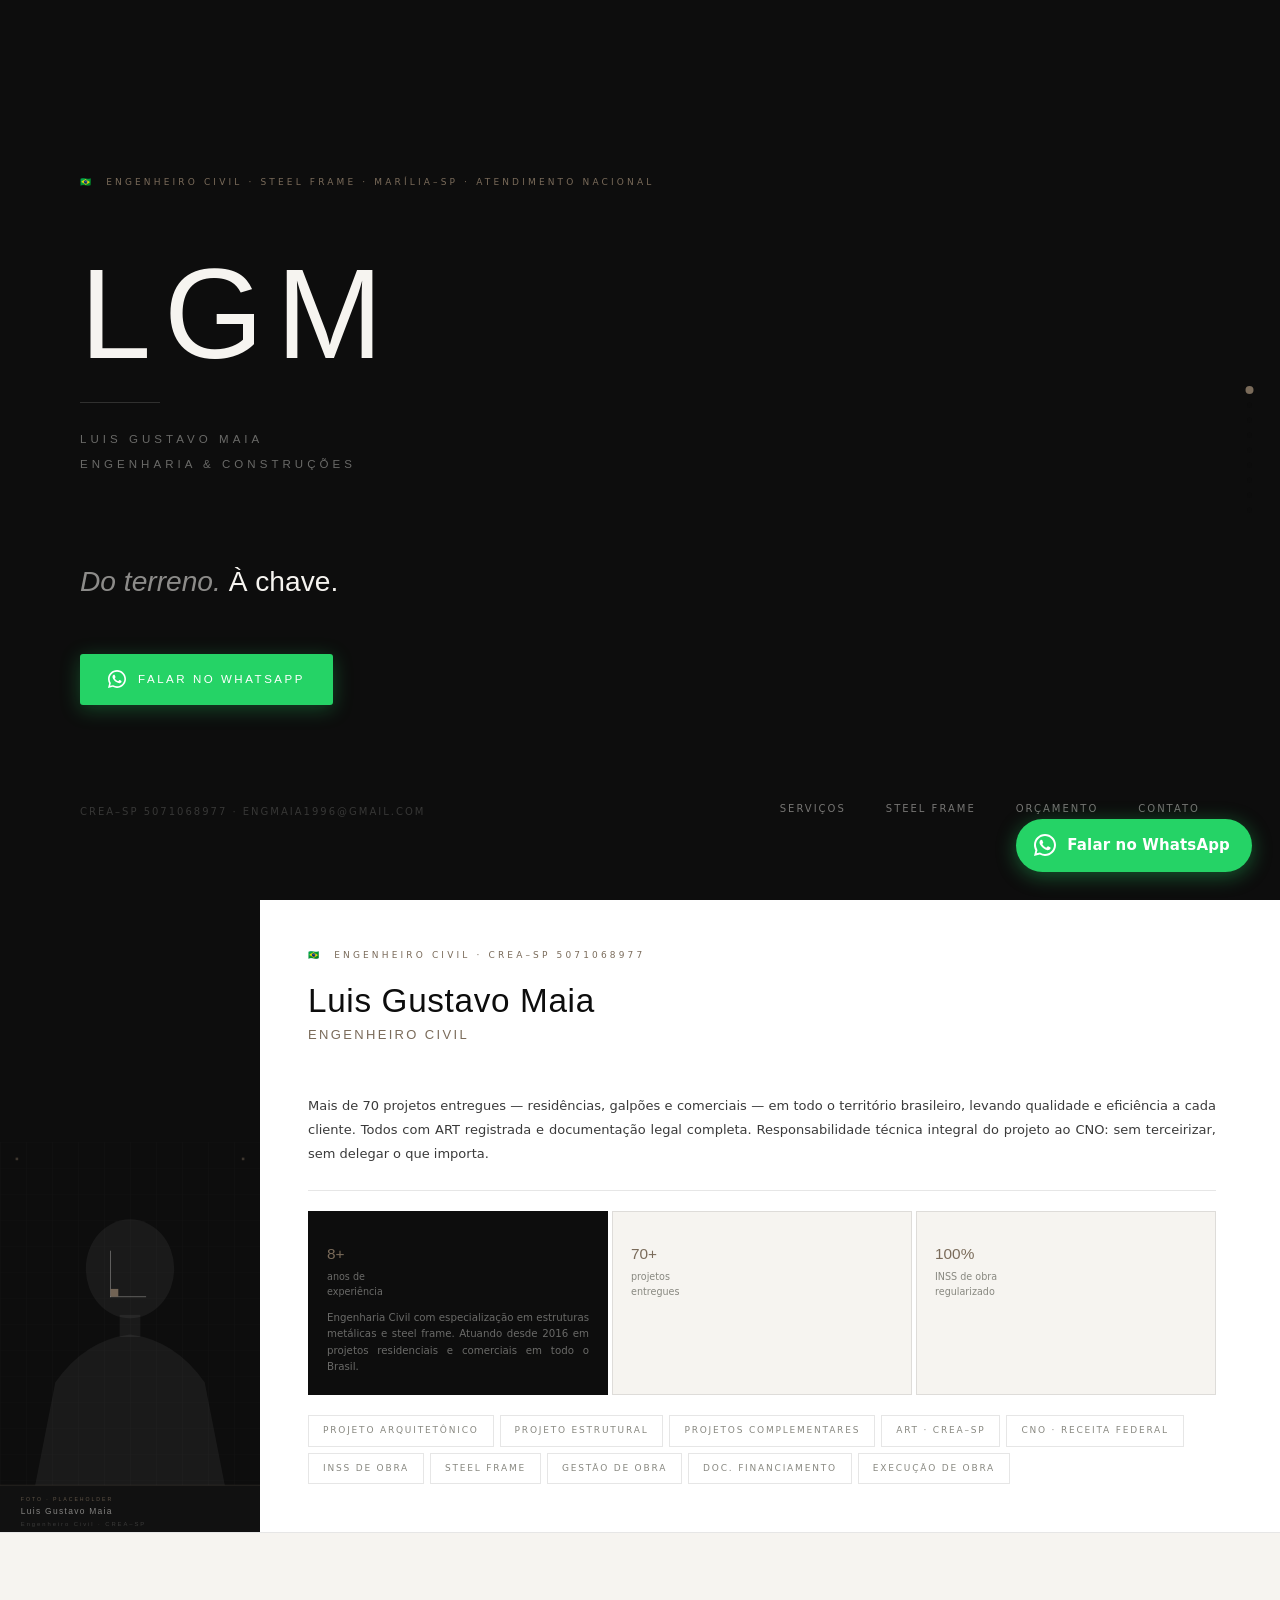
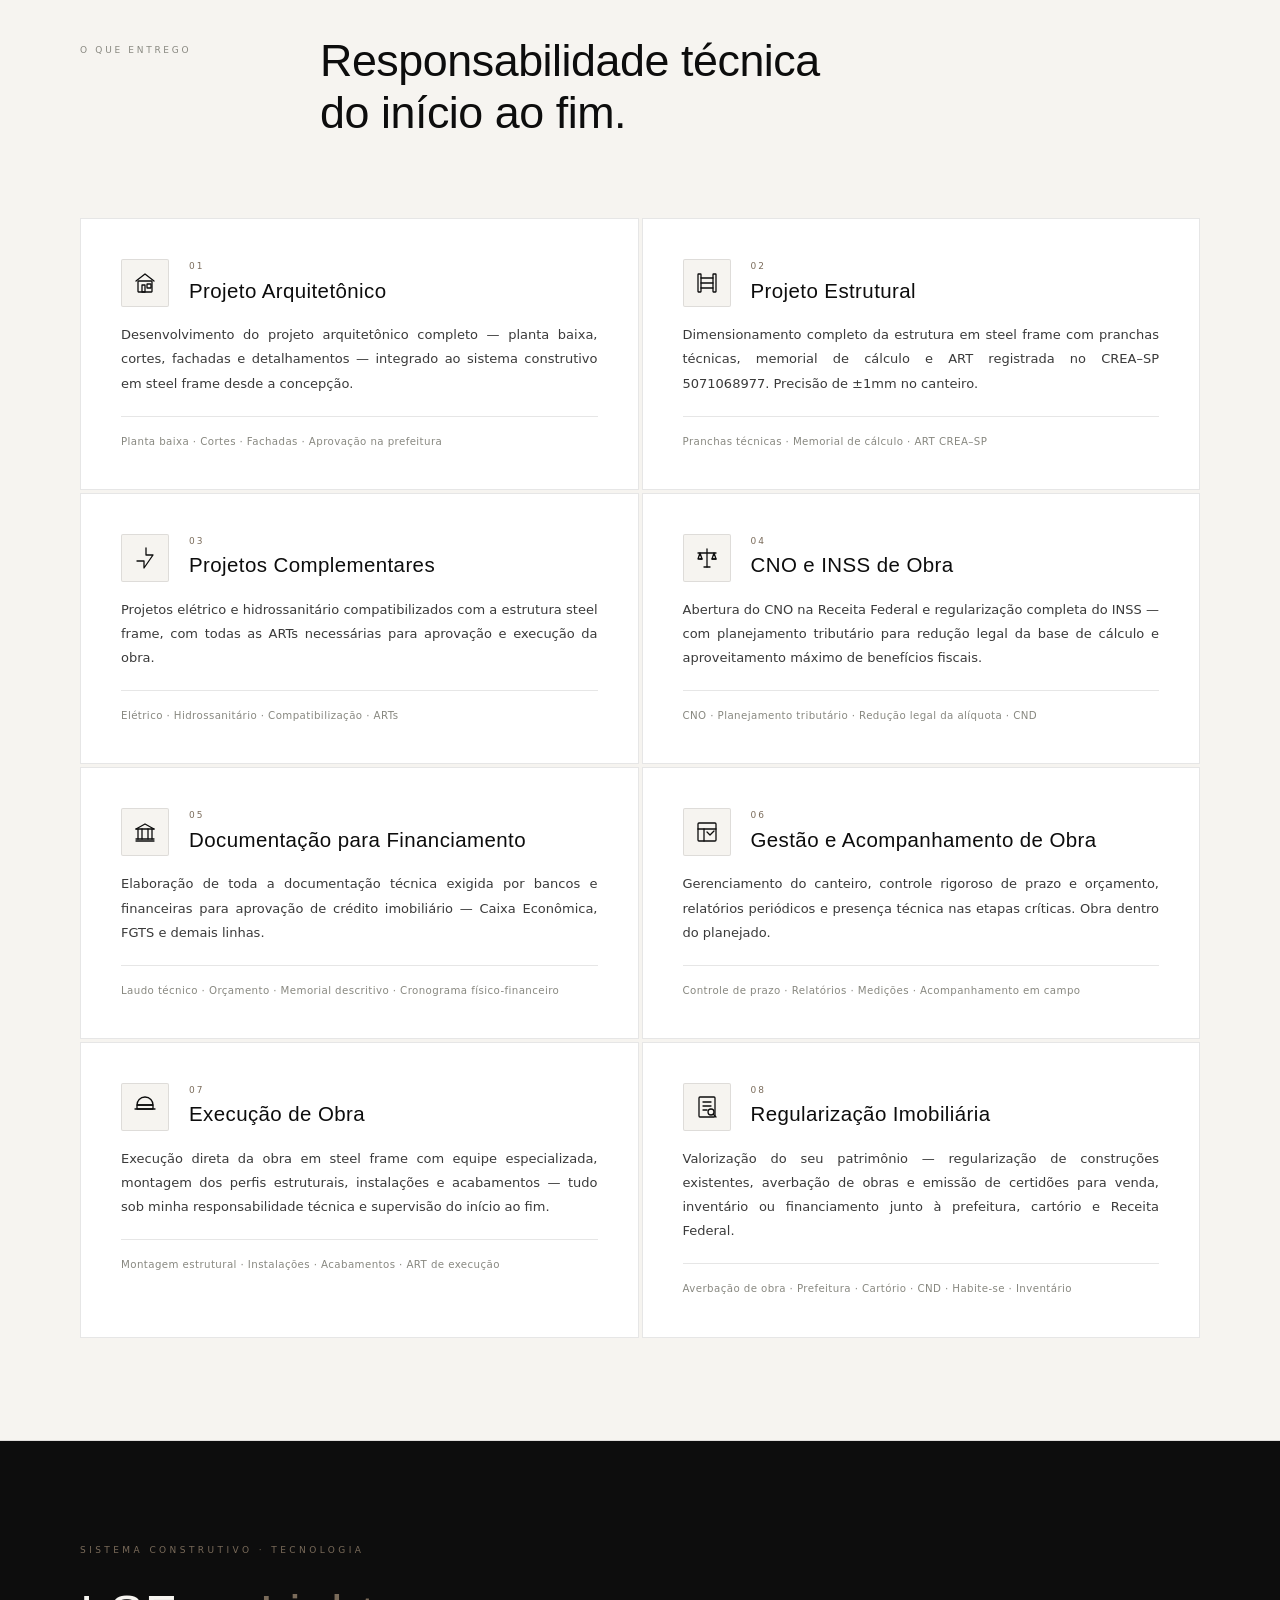
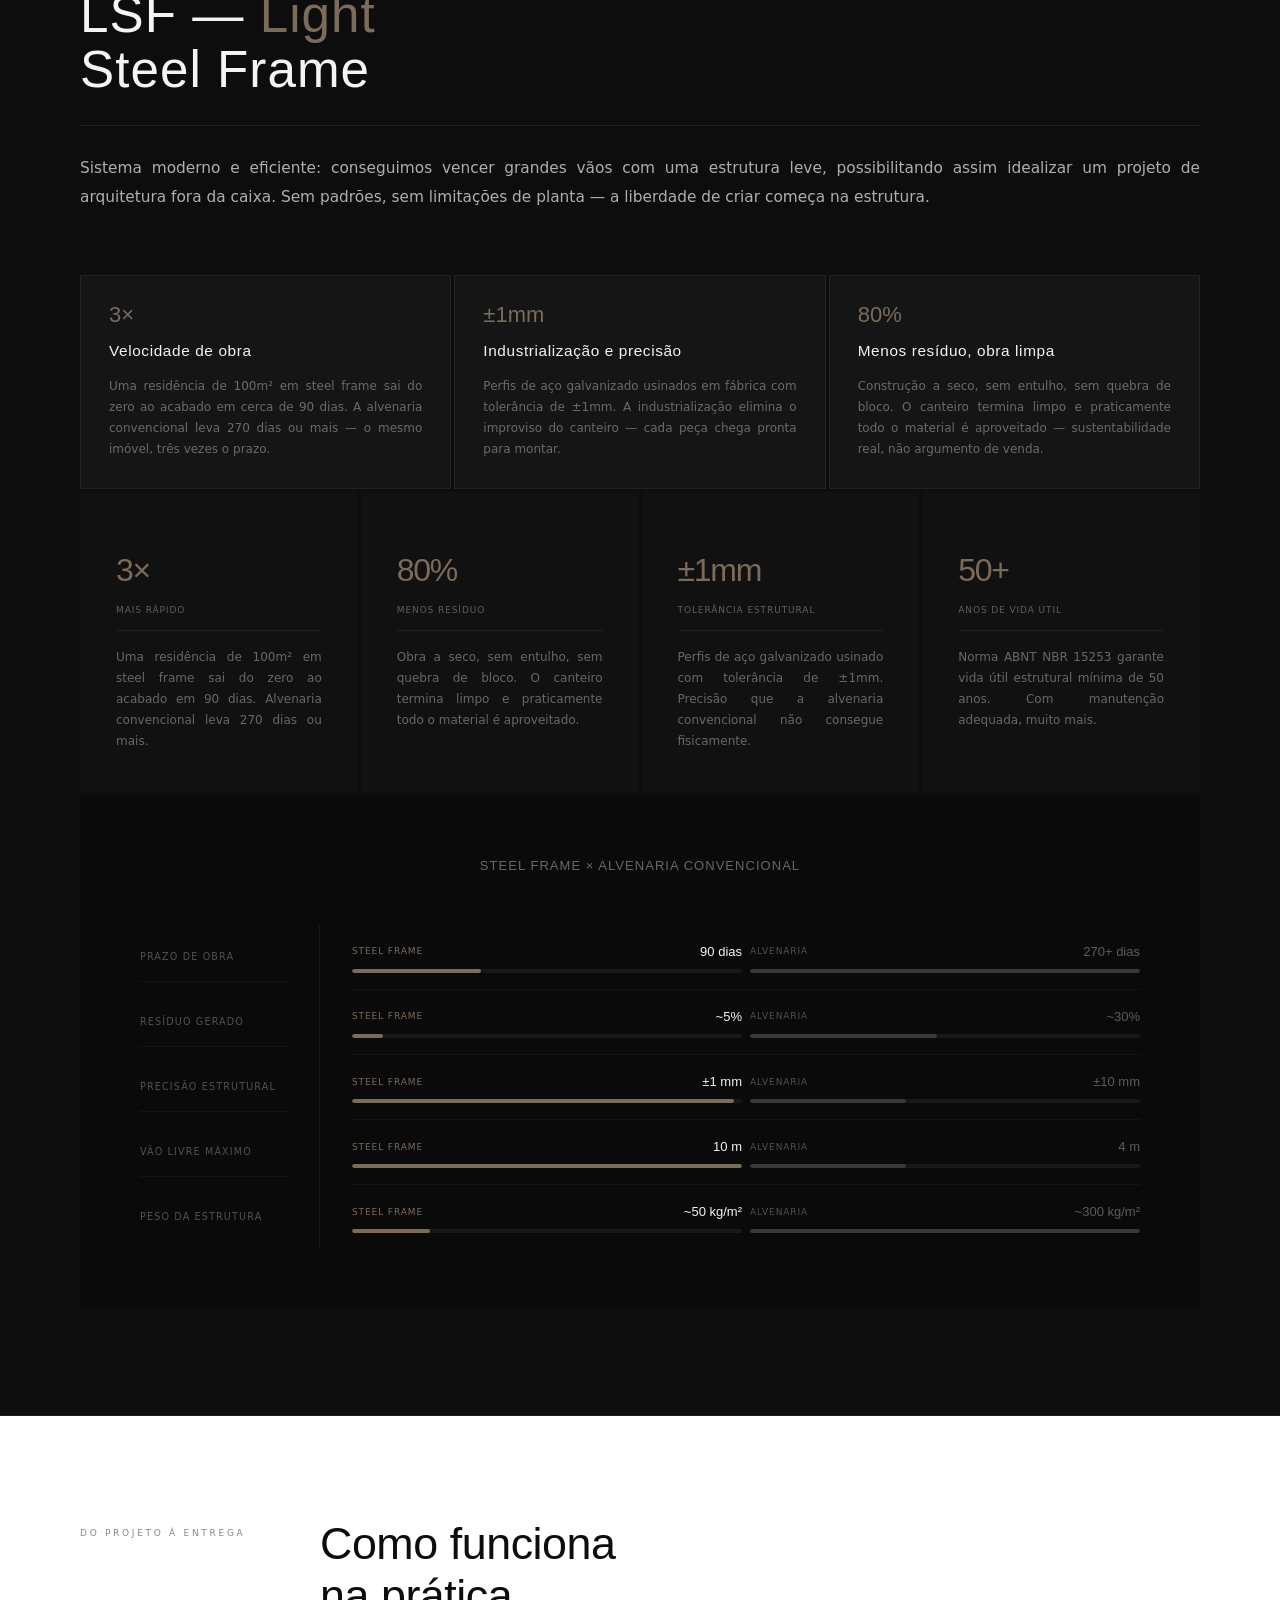
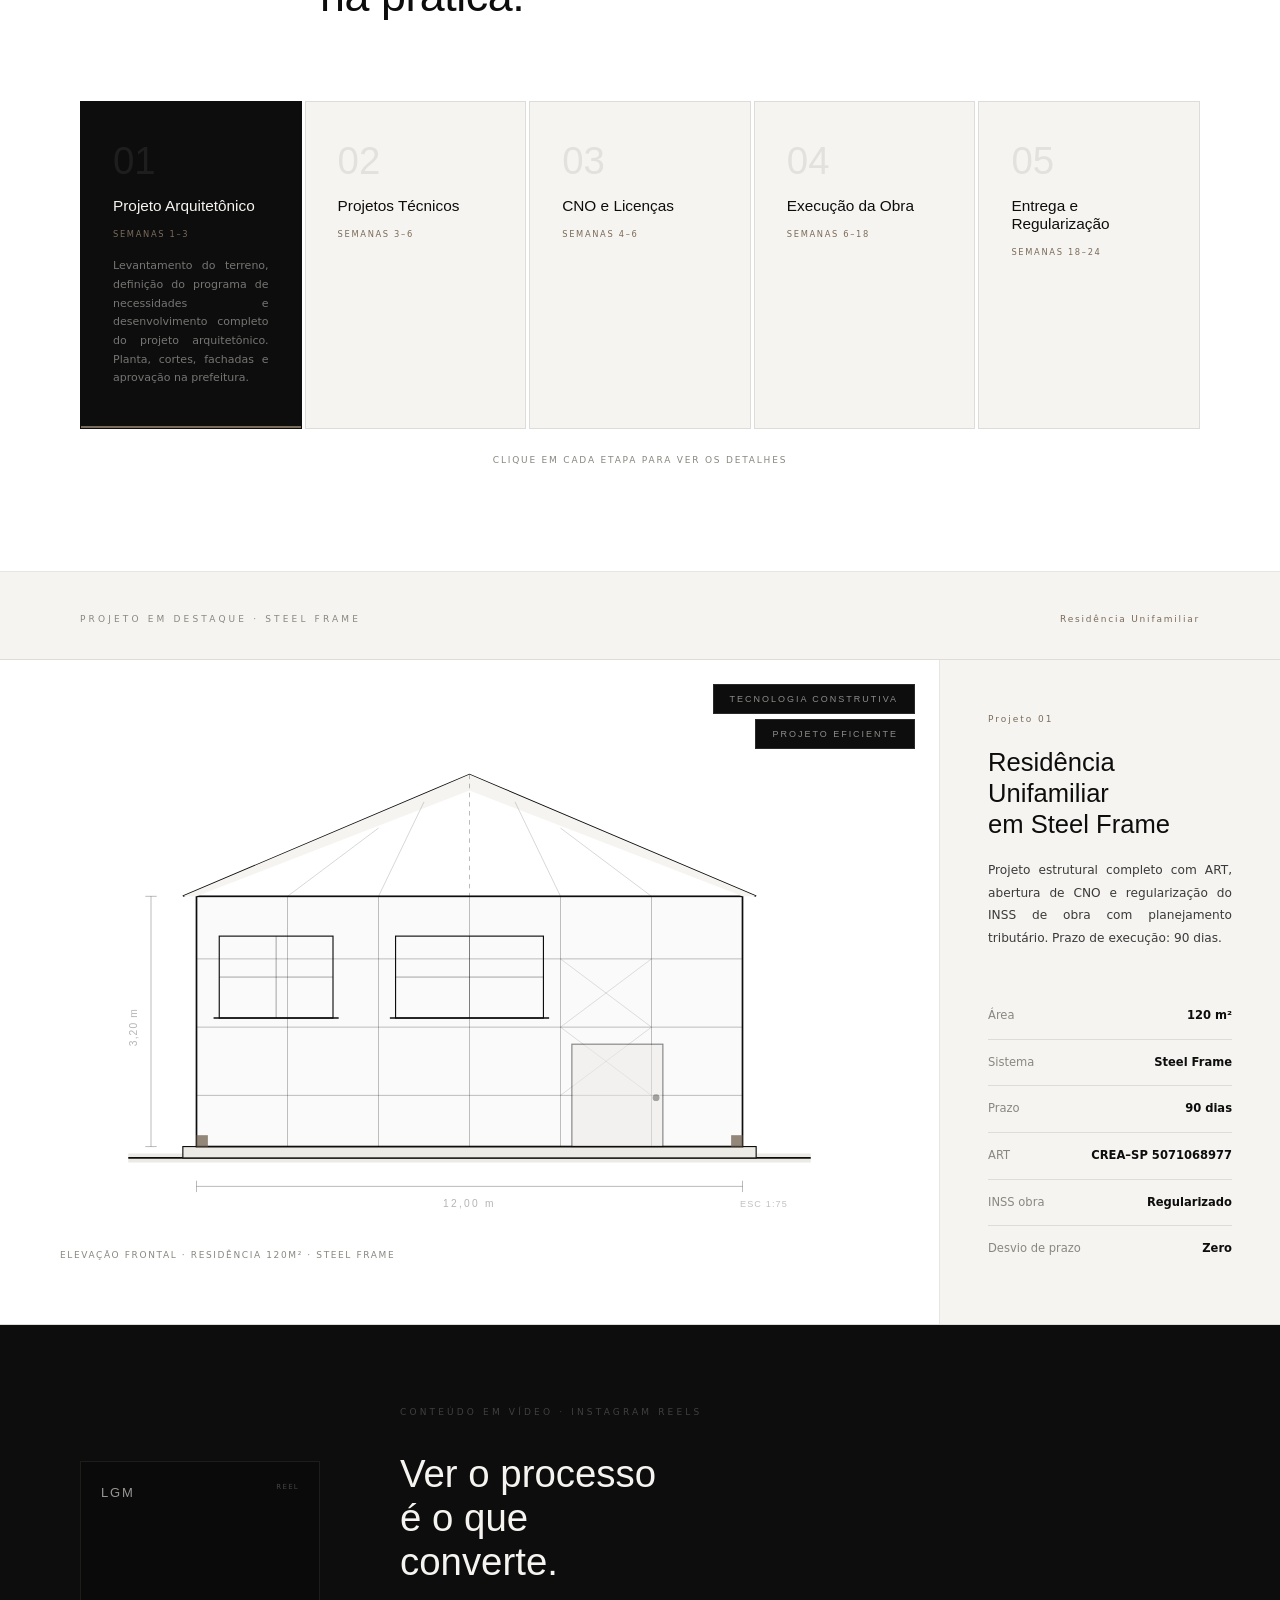
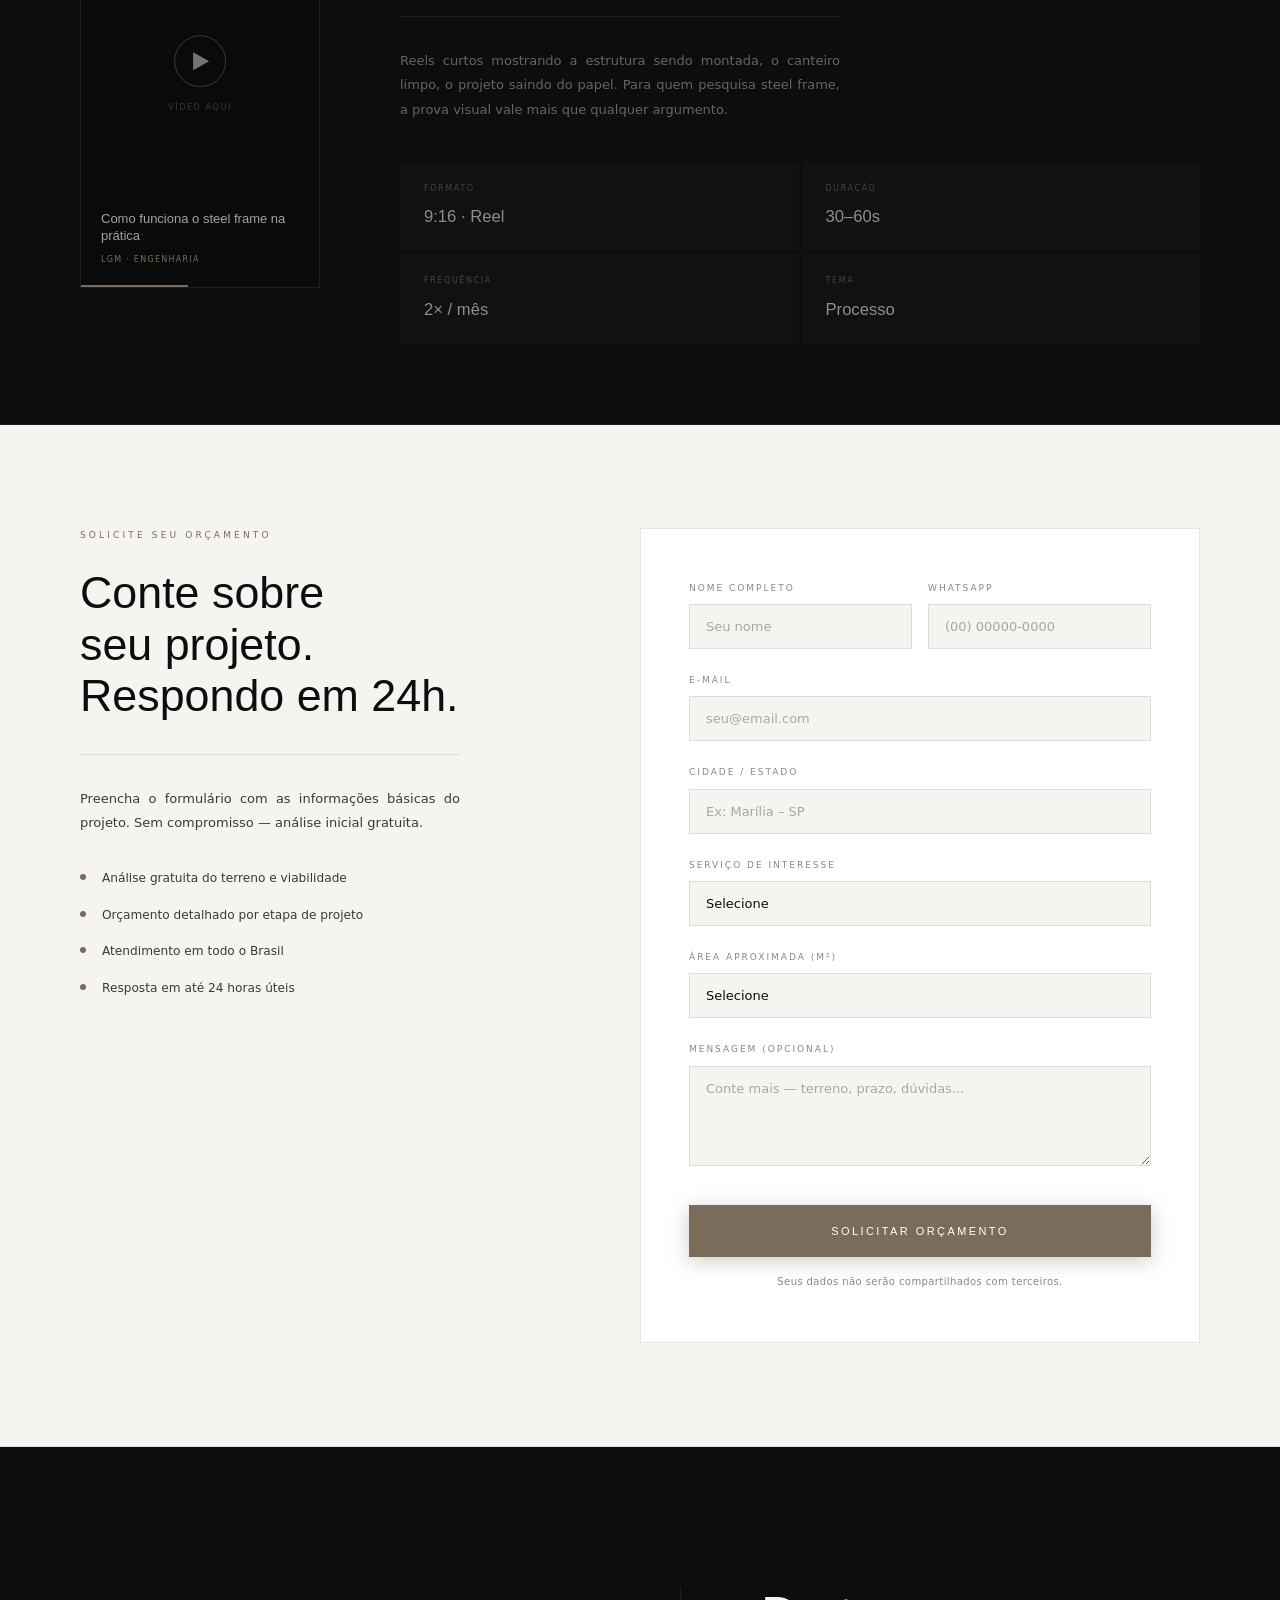
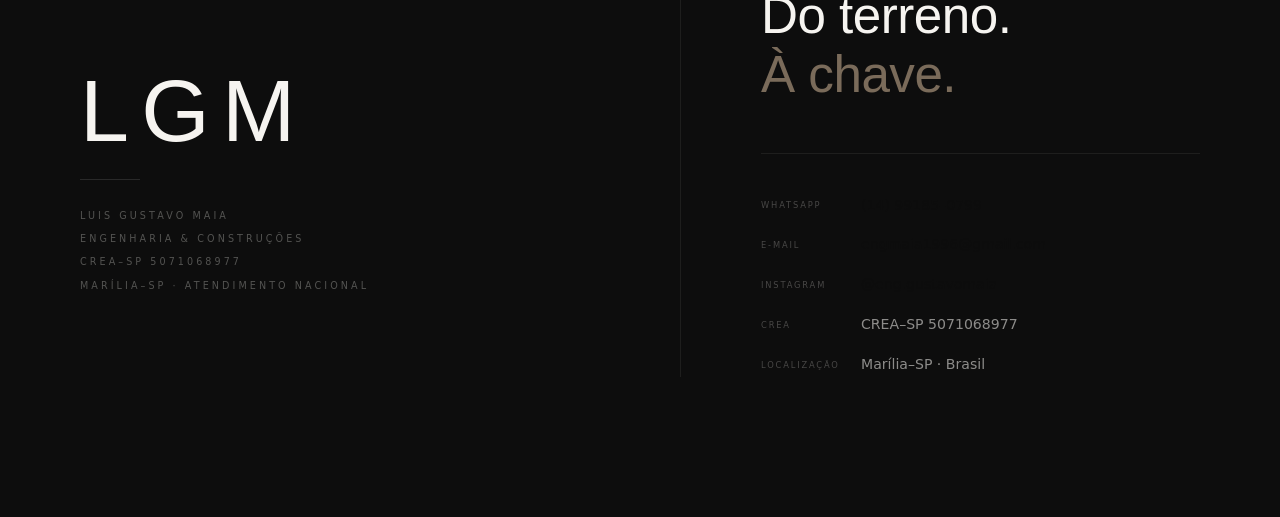
==== index.html @ 8bf704fa "Remove bloco sf-quote obsoleto da seção Steel Frame Co-Authored-By: Claude Sonnet 4.6 <noreply@anthr" ====
<!DOCTYPE html>
<html lang="pt-BR">
<head>
<meta charset="UTF-8">
<meta name="viewport" content="width=device-width, initial-scale=1.0, minimum-scale=1.0">
<title>LGM · Luis Gustavo Maia — Engenharia & Construções</title>
<style>

:root {
  --ink:    #0D0D0D;
  --ink2:   #3A3A3A;
  --ink3:   #888880;
  --paper:  #F6F4F0;
  --paper2: #ECEAE5;
  --white:  #FFFFFF;
  --terra:  #7A6B5A;
  --line:   rgba(13,13,13,0.10);
  --D: 'Gill Sans MT','Gill Sans','Century Gothic',Calibri,sans-serif;
  --B: 'Segoe UI',system-ui,-apple-system,Arial,sans-serif;
}

*, *::before, *::after { margin:0; padding:0; box-sizing:border-box; }
html { scroll-behavior: smooth; }
body {
  background: var(--paper);
  color: var(--ink);
  font-family: var(--B);
  font-size: clamp(14px, 1.1vw, 16px);
  line-height: 1.7;
  -webkit-font-smoothing: antialiased;
}

/* ── SCROLL REVEAL ── */
.reveal {
  opacity: 0;
  transform: translateY(28px);
  transition: opacity .65s ease, transform .65s ease;
}
.reveal.visible {
  opacity: 1;
  transform: translateY(0);
}
.reveal-delay-1 { transition-delay: .1s; }
.reveal-delay-2 { transition-delay: .2s; }
.reveal-delay-3 { transition-delay: .3s; }
.reveal-delay-4 { transition-delay: .4s; }

/* ── SIDENAV ── */
.sidenav {
  position: fixed; right: 28px; top: 50%;
  transform: translateY(-50%);
  display: flex; flex-direction: column; gap: 10px;
  z-index: 100;
}
.sidenav-dot {
  width: 5px; height: 5px; border-radius: 50%;
  background: rgba(13,13,13,.18); display: block;
  transition: background .2s, transform .2s;
}
.sidenav-dot:hover { background: var(--terra); transform: scale(1.5); }

/* ── 01 CAPA ── */
.cover {
  width: 100%; min-height: 100vh;
  background: var(--ink);
  display: grid; grid-template-rows: 1fr auto; padding: 80px;
}
.cover-center { display: flex; flex-direction: column; align-items: flex-start; justify-content: center; }
.cover-eyebrow { font-size: clamp(9px,0.7vw,11px); letter-spacing:.35em; text-transform:uppercase; color:var(--terra); margin-bottom:60px; }
.cover-logo { font-family:var(--D); font-size:clamp(80px,10vw,140px); font-weight:300; letter-spacing:.10em; color:var(--paper); line-height:1; margin-bottom:24px; }
.cover-rule { width:80px; height:1px; background:rgba(246,244,240,.15); margin-bottom:24px; }
.cover-name { font-family:var(--D); font-size:clamp(11px,0.9vw,14px); letter-spacing:.35em; text-transform:uppercase; color:rgba(246,244,240,.4); line-height:2.2; }
.cover-tagline { margin-top:80px; font-family:var(--D); font-size:clamp(22px,2.2vw,32px); font-weight:300; font-style:italic; color:rgba(246,244,240,.55); }
.cover-tagline em { color:var(--paper); font-style:normal; }
.cover-footer { display:flex; justify-content:space-between; align-items:flex-end; }
.cover-footer-label { font-size:10px; letter-spacing:.2em; text-transform:uppercase; color:rgba(246,244,240,.18); }
.cover-nav { display:flex; gap:40px; }
.cover-nav a { font-size:10px; letter-spacing:.2em; text-transform:uppercase; color:rgba(246,244,240,.45); text-decoration:none; transition:color .2s, border-bottom-color .2s; border-bottom:1px solid transparent; padding-bottom:2px; }
.cover-nav a:hover { color:var(--terra); border-bottom-color:var(--terra); }

/* ── 02 SOBRE ── */
.sobre-section { display:grid; grid-template-columns:260px 1fr; background:var(--white); border-bottom:1px solid var(--line); min-height:420px; }
.sobre-media { position:relative; overflow:visible; background:var(--ink); }
.portrait-box { width:100%; height:100%; min-height:420px; position:relative; overflow:hidden; display:flex; align-items:flex-end; }
.portrait-box img { width:100%; height:100%; object-fit:cover; object-position:center top; }
.sobre-content { padding:48px 64px 48px 48px; display:flex; flex-direction:column; justify-content:center; gap:20px; }
.sobre-eyebrow { font-size:clamp(9px,0.7vw,11px); letter-spacing:.35em; text-transform:uppercase; color:var(--terra); }
.sobre-name { font-family:var(--D); font-size:clamp(26px,2.6vw,38px); font-weight:300; color:var(--ink); line-height:1.1; letter-spacing:.02em; white-space:nowrap; }
.sobre-title-eng { font-family:var(--D); font-size:clamp(11px,0.9vw,14px); font-weight:300; letter-spacing:.18em; text-transform:uppercase; color:var(--terra); margin-top:-10px; }
.sobre-bio { font-size:clamp(13px,1vw,14px); color:var(--ink2); line-height:1.85; text-align:justify; padding-bottom:24px; border-bottom:1px solid var(--line); }
.sobre-creds { display:grid; grid-template-columns:1fr 1fr 1fr; gap:4px; }
.cred-card {
  padding:20px 18px; border:1px solid var(--line);
  cursor:pointer; transition:background .2s, transform .15s;
  background:var(--paper);
}
.cred-card:hover { background:var(--paper2); transform:translateY(-2px); }
.cred-card.active { background:var(--ink); }
.cred-num { font-family:var(--D); font-size:clamp(26px,2.5vw,34px); font-weight:300; color:var(--ink); line-height:1; margin-bottom:6px; transition:color .2s; }
.cred-card.active .cred-num { color:var(--paper); }
.cred-num span { font-size:clamp(13px,1.2vw,16px); color:var(--terra); }
.cred-label { font-size:clamp(9px,0.75vw,11px); color:var(--ink3); line-height:1.5; transition:color .2s; }
.cred-card.active .cred-label { color:rgba(246,244,240,.4); }
.cred-expand { font-size:clamp(10px,0.8vw,12px); color:var(--ink3); line-height:1.6; margin-top:10px; max-height:0; overflow:hidden; transition:max-height .35s ease, opacity .3s; opacity:0; text-align:justify; }
.cred-card.active .cred-expand { max-height:80px; opacity:1; color:rgba(246,244,240,.4); }
.sobre-tags { display:flex; flex-wrap:wrap; gap:6px; }
.svc-tag { font-size:9px; letter-spacing:.2em; text-transform:uppercase; padding:7px 14px; border:1px solid var(--line); color:var(--ink3); transition: border-color .2s, color .2s; cursor:default; }
.svc-tag:hover { border-color:var(--terra); color:var(--terra); }

/* ── 03 SERVIÇOS ── */
.servicos-section { padding:clamp(60px,8vw,120px) 80px; background:var(--paper); border-bottom:1px solid var(--line); }
.sec-header { display:grid; grid-template-columns:200px 1fr; gap:40px; align-items:start; margin-bottom:80px; }
.sec-label { font-size:clamp(9px,0.7vw,11px); letter-spacing:.3em; text-transform:uppercase; color:var(--ink3); padding-top:8px; }
.sec-title { font-family:var(--D); font-size:clamp(32px,3.5vw,52px); font-weight:300; color:var(--ink); line-height:1.15; letter-spacing:-.01em; }
.servicos-grid { display:grid; grid-template-columns:1fr 1fr; gap:3px; }
.svc-card {
  background:var(--white); padding:40px 40px 40px 40px;
  border:1px solid var(--line);
  display:flex; flex-direction:column; gap:16px;
  cursor:default;
  transition: box-shadow .25s, transform .25s, background .2s;
  position: relative; overflow: hidden;
}
.svc-card::after {
  content:''; position:absolute; bottom:0; left:0;
  width:0; height:2px; background:var(--terra);
  transition: width .35s ease;
}
.svc-card:hover { box-shadow:0 8px 40px rgba(0,0,0,.07); transform:translateY(-2px); background:var(--paper); }
.svc-card:hover::after { width:100%; }
/* icon + header row */
.svc-head { display:flex; align-items:flex-start; gap:20px; }
.svc-icon { width:48px; height:48px; flex-shrink:0; display:flex; align-items:center; justify-content:center; border:1px solid var(--line); border-radius:2px; background:var(--paper); transition:background .2s, border-color .2s; }
.svc-card:hover .svc-icon { background:var(--ink); border-color:var(--ink); }
.svc-icon svg { width:24px; height:24px; stroke:var(--ink); fill:none; transition:stroke .2s; }
.svc-card:hover .svc-icon svg { stroke:var(--paper); }
.svc-icon svg.filled { fill:var(--ink); stroke:none; transition:fill .2s; }
.svc-card:hover .svc-icon svg.filled { fill:var(--paper); }
.svc-meta { display:flex; flex-direction:column; gap:4px; }
.svc-num { font-size:clamp(9px,0.7vw,11px); letter-spacing:.22em; color:var(--terra); }
.svc-title { font-family:var(--D); font-size:clamp(18px,1.6vw,24px); font-weight:300; color:var(--ink); letter-spacing:.02em; line-height:1.2; }
.svc-desc { font-size:clamp(13px,1vw,14px); color:var(--ink2); line-height:1.85; text-align:justify; }
.svc-detail { margin-top:4px; padding-top:16px; border-top:1px solid var(--line); font-size:clamp(10px,0.8vw,12px); color:var(--ink3); letter-spacing:.04em; line-height:1.6; }

/* ── 04 STEEL FRAME ── */
.sf-section { background:var(--ink); padding:clamp(60px,8vw,120px) 80px; border-bottom:1px solid rgba(246,244,240,.06); }
.sf-intro { display:flex; flex-direction:column; gap:28px; margin-bottom:64px; }
.sf-eyebrow { font-size:clamp(9px,0.7vw,11px); letter-spacing:.38em; text-transform:uppercase; color:var(--terra); }
.sf-title { font-family:var(--D); font-size:clamp(36px,4vw,64px); font-weight:200; color:var(--paper); line-height:1.08; letter-spacing:.02em; }
.sf-title em { font-style:normal; color:var(--terra); }
.sf-subtitle { font-size:clamp(15px,1.2vw,18px); color:rgba(246,244,240,.70); line-height:1.85; text-align:justify; max-width:100%; border-top:1px solid rgba(246,244,240,.08); padding-top:28px; }
/* vantagens row */
.sf-vantagens { display:grid; grid-template-columns:repeat(3,1fr); gap:3px; margin-bottom:3px; }
.sf-vant { background:rgba(255,255,255,.03); border:1px solid rgba(246,244,240,.06); padding:28px 28px; display:flex; flex-direction:column; gap:12px; transition:background .22s; }
.sf-vant:hover { background:rgba(255,255,255,.06); }
.sf-vant-icon { font-size:22px; color:var(--terra); font-family:var(--D); font-weight:200; line-height:1; }
.sf-vant-title { font-family:var(--D); font-size:clamp(14px,1.2vw,17px); font-weight:300; color:var(--paper); letter-spacing:.04em; }
.sf-vant-text { font-size:clamp(12px,0.9vw,13px); color:rgba(246,244,240,.38); line-height:1.75; text-align:justify; }

/* Animated counters */
.sf-counters { display:grid; grid-template-columns:repeat(4,1fr); gap:3px; margin-bottom:3px; }
.sf-counter-card { background:#111; padding:40px 36px; position:relative; overflow:hidden; cursor:default; transition:background .25s; }
.sf-counter-card:hover { background:#161616; }
.sf-counter-card::before { content:''; position:absolute; top:0; left:0; right:0; height:2px; background:var(--terra); transform:scaleX(0); transform-origin:left; transition:transform .4s ease; }
.sf-counter-card:hover::before { transform:scaleX(1); }
.sf-counter-val { font-family:var(--D); font-size:clamp(52px,5vw,80px); font-weight:200; color:var(--paper); line-height:.85; letter-spacing:-.02em; margin-bottom:16px; }
.sf-counter-val span { font-size:clamp(24px,2.5vw,36px); color:var(--terra); }
.sf-counter-label { font-size:clamp(9px,0.7vw,11px); color:rgba(246,244,240,.35); letter-spacing:.1em; text-transform:uppercase; margin-bottom:12px; }
.sf-counter-desc { font-size:clamp(12px,0.9vw,13px); color:rgba(246,244,240,.38); line-height:1.75; padding-top:16px; border-top:1px solid rgba(246,244,240,.06); text-align:justify; }

/* Comparison infographic */
.sf-comparison { background:#0A0A0A; padding:60px; margin-bottom:3px; }
.sf-comp-title { font-family:var(--D); font-size:clamp(13px,1vw,16px); font-weight:300; color:rgba(246,244,240,.4); letter-spacing:.08em; text-transform:uppercase; margin-bottom:48px; text-align:center; }
.sf-comp-grid { display:grid; grid-template-columns:180px 1fr; gap:0; }
.sf-comp-labels { display:flex; flex-direction:column; justify-content:space-around; padding-right:32px; border-right:1px solid rgba(246,244,240,.06); }
.sf-comp-label { font-size:clamp(9px,0.75vw,11px); letter-spacing:.12em; text-transform:uppercase; color:rgba(246,244,240,.3); padding:16px 0; border-bottom:1px solid rgba(246,244,240,.04); }
.sf-comp-label:last-child { border-bottom:none; }
.sf-comp-bars { padding-left:32px; }
.sf-comp-row { display:grid; grid-template-columns:1fr 1fr; gap:8px; align-items:center; padding:16px 0; border-bottom:1px solid rgba(246,244,240,.04); }
.sf-comp-row:last-child { border-bottom:none; }
.sf-comp-bar-wrap { display:flex; flex-direction:column; gap:6px; }
.sf-comp-bar-header { display:flex; justify-content:space-between; align-items:center; }
.sf-comp-bar-name { font-size:9px; letter-spacing:.1em; text-transform:uppercase; }
.sf-comp-bar-val { font-family:var(--D); font-size:clamp(13px,1vw,15px); font-weight:300; }
.sf-comp-bar-track { height:4px; background:rgba(246,244,240,.06); border-radius:2px; overflow:hidden; }
.sf-comp-bar-fill { height:100%; border-radius:2px; width:0; transition:width 1.2s cubic-bezier(.4,0,.2,1); }
.bar-sf .sf-comp-bar-name { color:var(--terra); }
.bar-sf .sf-comp-bar-val { color:var(--paper); }
.bar-sf .sf-comp-bar-fill { background:var(--terra); }
.bar-alv .sf-comp-bar-name { color:rgba(246,244,240,.3); }
.bar-alv .sf-comp-bar-val { color:rgba(246,244,240,.35); }
.bar-alv .sf-comp-bar-fill { background:rgba(246,244,240,.15); }

/* Quote */
.sf-quote { padding:48px; border:1px solid rgba(246,244,240,.06); }
.sf-quote-text { font-family:var(--D); font-size:clamp(20px,2vw,30px); font-weight:300; color:rgba(246,244,240,.7); line-height:1.45; letter-spacing:.01em; max-width:700px; text-align:justify; }
.sf-quote-text em { color:var(--paper); font-style:normal; }

/* ── TIMELINE ── */
.timeline-section { background:var(--white); padding:clamp(60px,8vw,120px) 80px; border-bottom:1px solid var(--line); }
.tl-steps { display:grid; grid-template-columns:repeat(5,1fr); gap:3px; margin-top:80px; position:relative; }
.tl-step {
  background:var(--paper); padding:40px 32px;
  border:1px solid var(--line);
  cursor:pointer; transition:background .25s, transform .2s;
  position:relative; overflow:hidden;
}
.tl-step.active { background:var(--ink); }
.tl-step:hover:not(.active) { background:var(--paper2); transform:translateY(-3px); }
.tl-step-num { font-family:var(--D); font-size:clamp(28px,3vw,44px); font-weight:200; color:rgba(13,13,13,.08); line-height:1; margin-bottom:16px; transition:color .25s; }
.tl-step.active .tl-step-num { color:rgba(246,244,240,.08); }
.tl-step-title { font-family:var(--D); font-size:clamp(14px,1.2vw,17px); font-weight:300; color:var(--ink); line-height:1.2; margin-bottom:12px; transition:color .25s; }
.tl-step.active .tl-step-title { color:var(--paper); }
.tl-step-weeks { font-size:clamp(8px,0.65vw,10px); letter-spacing:.2em; text-transform:uppercase; color:var(--terra); margin-bottom:16px; }
.tl-step-desc { font-size:clamp(11px,0.85vw,13px); color:var(--ink3); line-height:1.7; max-height:0; overflow:hidden; transition:max-height .4s ease, opacity .3s; opacity:0; text-align:justify; }
.tl-step.active .tl-step-desc { max-height:160px; opacity:1; color:rgba(246,244,240,.45); }
.tl-step-bar { position:absolute; bottom:0; left:0; height:2px; width:0; background:var(--terra); transition:width .4s; }
.tl-step.active .tl-step-bar { width:100%; }
.tl-hint { text-align:center; margin-top:24px; font-size:clamp(9px,0.7vw,11px); letter-spacing:.2em; text-transform:uppercase; color:var(--ink3); }

/* ── 05 PROJETO ── */
.projeto-section { background:var(--paper); border-bottom:1px solid var(--line); }
.projeto-header { padding:40px 80px 32px; border-bottom:1px solid var(--line); display:flex; justify-content:space-between; align-items:baseline; }
.projeto-eyebrow { font-size:clamp(9px,0.7vw,11px); letter-spacing:.35em; text-transform:uppercase; color:var(--ink3); }
.projeto-label { font-size:clamp(9px,0.7vw,11px); letter-spacing:.2em; color:var(--terra); }
.projeto-inner { display:grid; grid-template-columns:1fr 340px; min-height:540px; }
.projeto-drawing { background:var(--white); border-right:1px solid var(--line); display:flex; flex-direction:column; align-items:center; justify-content:center; padding:60px; position:relative; }
.pj-caption { font-size:9px; letter-spacing:.18em; text-transform:uppercase; color:var(--ink3); margin-top:20px; align-self:flex-start; }
.projeto-info { padding:52px 48px; display:flex; flex-direction:column; justify-content:space-between; }
.pj-num { font-size:clamp(9px,0.7vw,11px); letter-spacing:.22em; color:var(--terra); margin-bottom:20px; display:block; }
.pj-title { font-family:var(--D); font-size:clamp(22px,2vw,28px); font-weight:300; color:var(--ink); line-height:1.2; margin-bottom:20px; }
.pj-desc { font-size:clamp(12px,0.95vw,14px); color:var(--ink2); line-height:1.85; margin-bottom:32px; text-align:justify; }
.pj-specs { list-style:none; }
.pj-specs li { display:flex; justify-content:space-between; align-items:center; padding:13px 0; border-bottom:1px solid var(--line); font-size:clamp(11px,0.9vw,13px); }
.pj-specs li:last-child { border-bottom:none; }
.pj-spec-key { color:var(--ink3); }
.pj-spec-val { color:var(--ink); font-weight:600; }

/* ── 06 REEL ── */
.reel-section { background:var(--ink); padding:80px; border-bottom:1px solid rgba(246,244,240,.06); }
.reel-inner { display:grid; grid-template-columns:240px 1fr; gap:80px; align-items:center; }
.reel-box { aspect-ratio:9/16; background:#0A0A0A; border:1px solid rgba(246,244,240,.08); position:relative; display:flex; flex-direction:column; justify-content:space-between; padding:20px; overflow:hidden; }
.reel-top { display:flex; justify-content:space-between; align-items:flex-start; }
.reel-logo { font-family:var(--D); font-size:13px; font-weight:300; letter-spacing:.14em; color:rgba(246,244,240,.6); }
.reel-type { font-size:7px; letter-spacing:.18em; text-transform:uppercase; color:rgba(246,244,240,.25); }
.reel-center { position:absolute; top:50%; left:50%; transform:translate(-50%,-50%); display:flex; flex-direction:column; align-items:center; gap:14px; }
.reel-play { width:52px; height:52px; border:1px solid rgba(246,244,240,.2); border-radius:50%; display:flex; align-items:center; justify-content:center; transition:border-color .2s, transform .2s; cursor:pointer; }
.reel-play:hover { border-color:var(--terra); transform:scale(1.1); }
.reel-play::after { content:''; width:0; height:0; border-top:9px solid transparent; border-bottom:9px solid transparent; border-left:16px solid rgba(246,244,240,.45); margin-left:3px; }
.reel-play-label { font-size:8px; letter-spacing:.2em; text-transform:uppercase; color:rgba(246,244,240,.2); }
.reel-bottom {}
.reel-title { font-family:var(--D); font-size:13px; font-weight:300; color:rgba(246,244,240,.65); line-height:1.3; margin-bottom:8px; }
.reel-sub { font-size:8px; letter-spacing:.16em; text-transform:uppercase; color:var(--terra); }
.reel-bar { position:absolute; bottom:0; left:0; width:45%; height:2px; background:var(--terra); }
.reel-info { display:flex; flex-direction:column; justify-content:center; }
.reel-info-tag { font-size:clamp(9px,0.7vw,11px); letter-spacing:.35em; text-transform:uppercase; color:rgba(246,244,240,.22); margin-bottom:32px; }
.reel-info-headline { font-family:var(--D); font-size:clamp(28px,3vw,44px); font-weight:300; color:var(--paper); line-height:1.15; margin-bottom:32px; }
.reel-info-text { font-size:clamp(13px,1vw,15px); color:rgba(246,244,240,.38); line-height:1.85; max-width:440px; padding-top:32px; border-top:1px solid rgba(246,244,240,.07); text-align:justify; }
.reel-formats { display:grid; grid-template-columns:1fr 1fr; gap:3px; margin-top:40px; }
.rfi { background:#111; padding:20px 24px; }
.rfi-label { font-size:8px; letter-spacing:.2em; text-transform:uppercase; color:rgba(246,244,240,.22); margin-bottom:8px; }
.rfi-val { font-family:var(--D); font-size:clamp(14px,1.3vw,18px); font-weight:300; color:rgba(246,244,240,.55); }

/* ── FORMULÁRIO ── */
.form-section { background:var(--paper); padding:clamp(60px,8vw,120px) 80px; border-bottom:1px solid var(--line); }
.form-inner { display:grid; grid-template-columns:1fr 560px; gap:100px; align-items:start; }
.form-left-label { font-size:clamp(9px,0.7vw,11px); letter-spacing:.35em; text-transform:uppercase; color:var(--terra); margin-bottom:24px; display:block; }
.form-left-title { font-family:var(--D); font-size:clamp(32px,3.5vw,48px); font-weight:300; color:var(--ink); line-height:1.15; margin-bottom:32px; }
.form-left-desc { font-size:clamp(13px,1vw,15px); color:var(--ink2); line-height:1.9; max-width:380px; border-top:1px solid var(--line); padding-top:32px; text-align:justify; }
.form-left-promise { margin-top:32px; display:flex; flex-direction:column; gap:16px; }
.form-promise-item { display:flex; align-items:flex-start; gap:16px; font-size:clamp(12px,0.95vw,14px); color:var(--ink2); }
.form-promise-dot { width:6px; height:6px; border-radius:50%; background:var(--terra); flex-shrink:0; margin-top:6px; }
.orcamento-form { background:var(--white); border:1px solid var(--line); padding:52px 48px; }
.form-group { margin-bottom:24px; }
.form-label { display:block; font-size:9px; letter-spacing:.22em; text-transform:uppercase; color:var(--ink3); margin-bottom:8px; }
.form-input, .form-select, .form-textarea {
  width:100%; background:var(--paper); border:1px solid var(--line);
  padding:14px 16px; font-family:var(--B); font-size:clamp(13px,1vw,15px);
  color:var(--ink); outline:none; transition:border-color .2s, box-shadow .2s;
  appearance:none; -webkit-appearance:none;
}
.form-input:focus, .form-select:focus, .form-textarea:focus {
  border-color:var(--terra);
  box-shadow: 0 0 0 3px rgba(122,107,90,.08);
}
.form-input::placeholder, .form-textarea::placeholder { color:var(--ink3); opacity:.7; }
.form-textarea { resize:vertical; min-height:100px; }
.form-row { display:grid; grid-template-columns:1fr 1fr; gap:16px; }
.form-submit {
  width:100%; background:var(--terra); color:#FFFFFF; border:none;
  padding:20px 32px; font-family:var(--D); font-size:clamp(11px,0.85vw,13px);
  letter-spacing:.22em; text-transform:uppercase; cursor:pointer;
  transition:background .25s, transform .15s;
  margin-top:8px; box-shadow:0 4px 20px rgba(122,107,90,.35);
}
.form-submit:hover { background:#5A4D3F; transform:translateY(-1px); box-shadow:0 6px 28px rgba(122,107,90,.45); }
.form-note { font-size:10px; color:var(--ink3); text-align:center; margin-top:16px; letter-spacing:.04em; }
.form-success { display:none; text-align:center; padding:40px 0; }
.form-success-icon { width:40px; height:40px; border:1px solid var(--terra); border-radius:50%; display:flex; align-items:center; justify-content:center; margin:0 auto 20px; font-size:18px; color:var(--terra); }
.form-success-title { font-family:var(--D); font-size:clamp(18px,1.6vw,24px); font-weight:300; color:var(--ink); margin-bottom:12px; }
.form-success-text { font-size:clamp(12px,0.95vw,14px); color:var(--ink2); line-height:1.8; text-align:justify; }

/* ── CONTATO ── */
.contact-section {
  background:var(--ink); padding:140px 80px;
  display:grid; grid-template-columns:1fr 1fr; gap:80px; align-items:center;
}
.contact-logo { font-family:var(--D); font-size:clamp(56px,7vw,88px); font-weight:200; letter-spacing:.14em; color:var(--paper); line-height:1; display:block; margin-bottom:24px; }
.contact-hr { width:60px; height:1px; background:rgba(246,244,240,.12); margin-bottom:24px; }
.contact-name { font-size:clamp(9px,0.75vw,11px); letter-spacing:.32em; text-transform:uppercase; color:rgba(246,244,240,.3); line-height:2.4; display:block; }
.contact-right { padding-left:80px; border-left:1px solid rgba(246,244,240,.07); }
.contact-tagline { font-family:var(--D); font-size:clamp(34px,4vw,54px); font-weight:300; color:var(--paper); line-height:1.15; letter-spacing:-.01em; margin-bottom:48px; }
.contact-tagline-accent { color:var(--terra); }
.contact-info { display:flex; flex-direction:column; gap:16px; padding-top:40px; border-top:1px solid rgba(246,244,240,.07); }
.contact-row { display:flex; align-items:center; gap:20px; }
.contact-row-label { font-size:clamp(8px,0.65vw,10px); letter-spacing:.22em; text-transform:uppercase; color:rgba(246,244,240,.25); width:80px; flex-shrink:0; }
.contact-row-val { font-size:clamp(13px,1.1vw,15px); color:rgba(246,244,240,.55); }

/* ── SAVINGS CALCULATOR ── */
.calc-section {
  background:var(--paper2); border-top:1px solid var(--line); border-bottom:1px solid var(--line);
  padding:64px 80px;
}
.calc-header { margin-bottom:40px; }
.calc-label { font-size:9px; letter-spacing:.32em; text-transform:uppercase; color:var(--terra); margin-bottom:10px; }
.calc-title { font-family:var(--D); font-size:clamp(22px,2vw,30px); font-weight:300; color:var(--ink); }
.calc-body { display:grid; grid-template-columns:1fr 2fr; gap:60px; align-items:center; }
.calc-slider-wrap { }
.calc-slider-label { font-size:clamp(11px,0.9vw,13px); color:var(--ink2); margin-bottom:8px; }
.calc-area-display { font-family:var(--D); font-size:clamp(48px,5vw,72px); font-weight:200; color:var(--ink); line-height:1; margin-bottom:4px; }
.calc-area-unit { font-size:clamp(11px,0.9vw,13px); color:var(--ink3); letter-spacing:.12em; margin-bottom:24px; }
.calc-range {
  -webkit-appearance:none; appearance:none; width:100%; height:2px;
  background:linear-gradient(to right, var(--terra) var(--pct,35%), rgba(13,13,13,.12) var(--pct,35%));
  outline:none; cursor:pointer; border-radius:1px;
}
.calc-range::-webkit-slider-thumb {
  -webkit-appearance:none; width:18px; height:18px; border-radius:50%;
  background:var(--terra); border:2px solid var(--paper); box-shadow:0 1px 6px rgba(0,0,0,.18); cursor:pointer;
}
.calc-range::-moz-range-thumb {
  width:18px; height:18px; border-radius:50%;
  background:var(--terra); border:2px solid var(--paper); cursor:pointer;
}
.calc-range-limits { display:flex; justify-content:space-between; font-size:10px; color:var(--ink3); margin-top:8px; }
.calc-results { display:grid; grid-template-columns:1fr 1fr 1fr; gap:20px; }
.calc-result-card {
  background:var(--white); border:1px solid var(--line); padding:24px 20px;
  position:relative; overflow:hidden; transition:transform .2s, box-shadow .2s;
}
.calc-result-card:hover { transform:translateY(-3px); box-shadow:0 8px 24px rgba(0,0,0,.08); }
.calc-result-bar-bg {
  position:absolute; bottom:0; left:0; right:0; height:3px; background:var(--line);
}
.calc-result-bar-fill {
  height:100%; background:var(--terra); transition:width .45s cubic-bezier(.4,0,.2,1);
}
.calc-result-icon { font-size:18px; margin-bottom:12px; color:var(--terra); font-family:var(--D); font-weight:300; }
.calc-result-val { font-family:var(--D); font-size:clamp(28px,2.8vw,40px); font-weight:200; color:var(--ink); line-height:1; margin-bottom:4px; transition:opacity .2s; }
.calc-result-unit { font-size:10px; letter-spacing:.18em; text-transform:uppercase; color:var(--ink3); margin-bottom:10px; }
.calc-result-label { font-size:clamp(11px,0.9vw,13px); color:var(--ink2); line-height:1.5; }
.calc-note { margin-top:28px; font-size:10px; color:var(--ink3); letter-spacing:.04em; }
.calc-vs { margin-top:8px; font-size:11px; color:var(--ink2); }
.calc-vs strong { color:var(--terra); }

/* ── GANTT CHART ── */
.gantt-wrap {
  margin-top:52px; padding:0 80px 80px;
}
.gantt-header { margin-bottom:20px; }
.gantt-label-small { font-size:9px; letter-spacing:.28em; text-transform:uppercase; color:var(--ink3); margin-bottom:6px; }
.gantt-title { font-family:var(--D); font-size:clamp(13px,1.1vw,16px); font-weight:300; color:var(--ink2); }
.gantt-chart { }
.gantt-axis { display:flex; margin-left:160px; margin-bottom:6px; gap:0; }
.gantt-week-label { flex:1; font-size:9px; color:var(--ink3); letter-spacing:.06em; text-align:center; border-left:1px solid var(--line); padding-top:2px; }
.gantt-rows { display:flex; flex-direction:column; gap:8px; }
.gantt-row { display:flex; align-items:center; gap:0; }
.gantt-row-label {
  width:160px; flex-shrink:0; font-size:clamp(10px,0.85vw,12px);
  color:var(--ink3); padding-right:16px; text-align:right; line-height:1.3;
  transition:color .25s;
}
.gantt-row.active .gantt-row-label { color:var(--ink); font-weight:600; }
.gantt-track { flex:1; height:22px; position:relative; background:rgba(13,13,13,.04); border-left:1px solid var(--line); }
.gantt-bar {
  position:absolute; top:4px; height:14px; border-radius:2px;
  background:rgba(13,13,13,.10);
  transition:background .3s, left .3s, width .3s;
}
.gantt-row.active .gantt-bar { background:var(--terra); }
.gantt-bar-label {
  position:absolute; right:6px; top:0; height:100%; display:flex; align-items:center;
  font-size:9px; color:rgba(13,13,13,.35); letter-spacing:.06em; white-space:nowrap;
  transition:color .3s;
}
.gantt-row.active .gantt-bar-label { color:var(--paper); }
.gantt-dividers { margin-left:160px; display:flex; position:relative; height:0; }
.gantt-divider { flex:1; border-left:1px solid var(--line); position:relative; }

/* ── BAR TOOLTIPS ── */
.sf-comp-row { position:relative; }
.sf-comp-bar-wrap { position:relative; }
.sf-comp-tooltip {
  display:none; position:absolute; bottom:calc(100% + 8px); left:50%; transform:translateX(-50%);
  background:var(--ink); color:var(--paper); font-size:10px; line-height:1.5;
  padding:8px 12px; white-space:nowrap; pointer-events:none; z-index:20;
  letter-spacing:.02em; max-width:200px; white-space:normal; width:180px;
}
.sf-comp-tooltip::after {
  content:''; position:absolute; top:100%; left:50%; transform:translateX(-50%);
  border:5px solid transparent; border-top-color:var(--ink);
}
.sf-comp-bar-wrap:hover .sf-comp-tooltip { display:block; }
.sf-comp-bar-wrap.bar-sf .sf-comp-bar-fill { transition: width 1.2s cubic-bezier(.4,0,.2,1); }
.sf-comp-bar-wrap.bar-alv .sf-comp-bar-fill { transition: width 1.2s cubic-bezier(.4,0,.2,1) .15s; }

/* ── counter card hover ── */
.sf-counter-card { cursor:default; transition:transform .22s, box-shadow .22s; }
.sf-counter-card:hover { transform:translateY(-4px); }

/* ── WHATSAPP FLOAT ── */
.wa-float {
  position:fixed; bottom:28px; right:28px; z-index:300;
  display:flex; align-items:center; gap:11px;
  background:#25D366; color:#fff;
  padding:14px 22px 14px 18px; border-radius:100px;
  font-family:var(--B); font-size:15px; font-weight:600;
  text-decoration:none; letter-spacing:.01em;
  box-shadow:0 4px 20px rgba(37,211,102,.40), 0 1px 4px rgba(0,0,0,.14);
  transition:transform .22s, box-shadow .22s;
}
.wa-float:hover { transform:translateY(-3px); box-shadow:0 8px 32px rgba(37,211,102,.55), 0 2px 6px rgba(0,0,0,.14); }
.wa-float svg { width:22px; height:22px; fill:#fff; flex-shrink:0; }

/* ── SIDENAV ACTIVE STATE ── */
.sidenav-dot.active { background:var(--terra); transform:scale(1.6); }

/* ── LINK CONTACTS ── */
.contact-link {
  color:inherit; text-decoration:none;
  transition:color .2s;
}
.contact-link:hover { color:var(--terra); }
.contact-link-dark {
  color:inherit; text-decoration:none;
  transition:color .2s;
}
.contact-link-dark:hover { color:#A08060; }

/* ── COVER CTA BUTTON ── */
.cover-cta {
  display:inline-flex; align-items:center; gap:12px;
  margin-top:48px;
  background:#25D366; color:#fff;
  padding:16px 28px; border-radius:3px;
  font-family:var(--D); font-size:clamp(10px,0.9vw,13px);
  letter-spacing:.22em; text-transform:uppercase;
  text-decoration:none; font-weight:400;
  box-shadow:0 4px 20px rgba(37,211,102,.30);
  transition:background .22s, box-shadow .22s, transform .18s;
}
.cover-cta:hover { background:#1ebe5c; box-shadow:0 6px 28px rgba(37,211,102,.45); transform:translateY(-1px); }
.cover-cta svg { width:18px; height:18px; fill:#fff; flex-shrink:0; }

/* ── RESPONSIVE — MOBILE ── */
@media (max-width: 900px) {
  .cover { padding:48px 32px; }
  .sobre-section { grid-template-columns:1fr; }
  .sobre-media { display:none; }
  .sobre-content { padding:40px 32px; }
  .sobre-creds { grid-template-columns:1fr 1fr 1fr; }
  .sec-header { grid-template-columns:1fr; gap:16px; margin-bottom:40px; }
  .servicos-grid { grid-template-columns:1fr; }
  .sf-counters { grid-template-columns:1fr 1fr; }
  .sf-comp-grid { grid-template-columns:1fr; }
  .sf-comp-labels { flex-direction:row; flex-wrap:wrap; border-right:none; border-bottom:1px solid rgba(246,244,240,.06); padding-right:0; padding-bottom:16px; margin-bottom:16px; }
  .tl-steps { grid-template-columns:1fr; }
  .projeto-inner { grid-template-columns:1fr; }
  .projeto-drawing { min-height:240px; }
  .reel-inner { grid-template-columns:1fr; gap:40px; }
  .reel-box { max-width:200px; }
  .form-inner { grid-template-columns:1fr; gap:40px; }
  .contact-section { grid-template-columns:1fr; gap:40px; padding:64px 32px; }
  .contact-right { padding-left:0; border-left:none; border-top:1px solid rgba(246,244,240,.07); padding-top:40px; }
  .calc-body { grid-template-columns:1fr; gap:40px; }
  .calc-results { grid-template-columns:1fr; }
  .sf-intro { grid-template-columns:1fr; gap:32px; }
  .two-panel { grid-template-columns:1fr; }
  .sidenav { display:none; }
  .wa-float span { display:none; }
  .wa-float { padding:14px 16px; }
}
@media (max-width: 600px) {
  .servicos-section { padding:48px 24px; }
  .sf-section { padding:48px 24px; }
  .timeline-section { padding:48px 24px; }
  .form-section { padding:48px 24px; }
  .sobre-content { padding:32px 24px; }
  .gantt-wrap { padding:0 24px 48px; }
  .sobre-creds { grid-template-columns:1fr; }
  .sf-counters { grid-template-columns:1fr; }
  .cover { padding:40px 24px; }
  .orcamento-form { padding:32px 24px; }
}
</style>
</head>
<body>

<nav class="sidenav">
  <a href="#capa"      class="sidenav-dot"></a>
  <a href="#sobre"     class="sidenav-dot"></a>
  <a href="#servicos"  class="sidenav-dot"></a>
  <a href="#sf"        class="sidenav-dot"></a>
  <a href="#timeline"  class="sidenav-dot"></a>
  <a href="#projeto"   class="sidenav-dot"></a>
  <a href="#reel"      class="sidenav-dot"></a>
  <a href="#orcamento" class="sidenav-dot"></a>
  <a href="#contato"   class="sidenav-dot"></a>
</nav>


<!-- ══ 01 CAPA ════════════════════════════ -->
<section class="cover" id="capa">
  <div class="cover-center">
    <div class="cover-eyebrow">🇧🇷 &nbsp;Engenheiro Civil · Steel Frame · Marília–SP · Atendimento Nacional</div>
    <div class="cover-logo">LGM</div>
    <div class="cover-rule"></div>
    <div class="cover-name">Luis Gustavo Maia<br>Engenharia &amp; Construções</div>
    <div class="cover-tagline">Do terreno. <em>À chave.</em></div>
    <a href="https://wa.me/5514991850799?text=Olá%2C%20vim%20pelo%20site%20e%20quero%20um%20orçamento" target="_blank" class="cover-cta">
      <svg viewBox="0 0 24 24" xmlns="http://www.w3.org/2000/svg"><path d="M17.472 14.382c-.297-.149-1.758-.867-2.03-.967-.273-.099-.471-.148-.67.15-.197.297-.767.966-.94 1.164-.173.199-.347.223-.644.075-.297-.15-1.255-.463-2.39-1.475-.883-.788-1.48-1.761-1.653-2.059-.173-.297-.018-.458.13-.606.134-.133.298-.347.446-.52.149-.174.198-.298.298-.497.099-.198.05-.371-.025-.52-.075-.149-.669-1.612-.916-2.207-.242-.579-.487-.5-.669-.51-.173-.008-.371-.01-.57-.01-.198 0-.52.074-.792.372-.272.297-1.04 1.016-1.04 2.479 0 1.462 1.065 2.875 1.213 3.074.149.198 2.096 3.2 5.077 4.487.709.306 1.262.489 1.694.625.712.227 1.36.195 1.871.118.571-.085 1.758-.719 2.006-1.413.248-.694.248-1.289.173-1.413-.074-.124-.272-.198-.57-.347z"/><path d="M12 0C5.373 0 0 5.373 0 12c0 2.127.558 4.122 1.533 5.855L0 24l6.335-1.511A11.945 11.945 0 0012 24c6.627 0 12-5.373 12-12S18.627 0 12 0zm0 21.818a9.818 9.818 0 01-5.003-1.371l-.36-.213-3.76.896.955-3.665-.233-.374A9.818 9.818 0 012.182 12C2.182 6.57 6.57 2.182 12 2.182S21.818 6.57 21.818 12 17.43 21.818 12 21.818z"/></svg>
      Falar no WhatsApp
    </a>
  </div>
  <div class="cover-footer">
    <div class="cover-footer-label">CREA–SP 5071068977 · engmaia1996@gmail.com</div>
    <nav class="cover-nav">
      <a href="#servicos">Serviços</a>
      <a href="#sf">Steel Frame</a>
      <a href="#orcamento">Orçamento</a>
      <a href="#contato">Contato</a>
    </nav>
  </div>
</section>


<!-- ══ 02 SOBRE ═══════════════════════════ -->
<section class="sobre-section" id="sobre">
  <div class="sobre-media">
    <div class="portrait-box">
      <svg width="400" height="600" viewBox="0 0 400 600" xmlns="http://www.w3.org/2000/svg"
           preserveAspectRatio="xMidYMax meet" style="position:absolute;inset:0;width:100%;height:100%;object-fit:contain;">
        <rect width="400" height="600" fill="#0D0D0D"/>
        <defs>
          <pattern id="pgrid" x="0" y="0" width="40" height="40" patternUnits="userSpaceOnUse">
            <path d="M 40 0 L 0 0 0 40" fill="none" stroke="#191919" stroke-width="0.6"/>
          </pattern>
        </defs>
        <rect width="400" height="600" fill="url(#pgrid)"/>
        <ellipse cx="200" cy="195" rx="68" ry="76" fill="#F6F4F0" opacity="0.055"/>
        <rect x="184" y="266" width="32" height="34" fill="#F6F4F0" opacity="0.055"/>
        <path d="M 40 600 L 85 370 Q 130 305 200 296 Q 270 305 315 370 L 360 600 Z" fill="#F6F4F0" opacity="0.055"/>
        <g transform="translate(170, 168)">
          <line x1="0" y1="0" x2="0" y2="70" stroke="#F6F4F0" stroke-width="1.5" stroke-linecap="square" opacity="0.32"/>
          <line x1="0" y1="70" x2="54" y2="70" stroke="#F6F4F0" stroke-width="1.5" stroke-linecap="square" opacity="0.32"/>
          <rect x="0" y="58" width="12" height="12" fill="#7A6B5A" opacity="0.9"/>
        </g>
        <rect x="0" y="528" width="400" height="72" fill="#111111"/>
        <line x1="0" y1="528" x2="400" y2="528" stroke="#7A6B5A" stroke-width="1" opacity="0.35"/>
        <text x="32" y="553" font-family="'Gill Sans MT','Century Gothic',sans-serif" font-size="8" letter-spacing="3" fill="#7A6B5A" opacity="0.75">FOTO · PLACEHOLDER</text>
        <text x="32" y="573" font-family="'Gill Sans MT','Century Gothic',sans-serif" font-size="13" letter-spacing="2" fill="#F6F4F0" opacity="0.5">Luis Gustavo Maia</text>
        <text x="32" y="590" font-family="'Gill Sans MT','Century Gothic',sans-serif" font-size="9" letter-spacing="3" fill="#F6F4F0" opacity="0.18">Engenheiro Civil · CREA–SP</text>
        <rect x="24" y="24" width="4" height="4" fill="#7A6B5A" opacity="0.45"/>
        <rect x="372" y="24" width="4" height="4" fill="#7A6B5A" opacity="0.45"/>
      </svg>
    </div>
  </div>
  <div class="sobre-content">
    <div class="sobre-eyebrow reveal">🇧🇷 &nbsp;Engenheiro Civil · CREA–SP 5071068977</div>
    <div class="sobre-name reveal reveal-delay-1">Luis Gustavo Maia</div>
    <div style="font-family:var(--D);font-size:clamp(13px,1vw,16px);font-weight:300;letter-spacing:.18em;text-transform:uppercase;color:var(--terra);margin-bottom:28px;margin-top:-16px;" class="reveal reveal-delay-1">Engenheiro Civil</div>
    <div class="sobre-bio reveal reveal-delay-2">
      Mais de 70 projetos entregues — residências, galpões e comerciais — em todo o território brasileiro, levando qualidade e eficiência a cada cliente. Todos com ART registrada e documentação legal completa. Responsabilidade técnica integral do projeto ao CNO: sem terceirizar, sem delegar o que importa.
    </div>
    <div class="sobre-creds reveal reveal-delay-3">
      <div class="cred-card active" onclick="selectCred(this)">
        <div class="cred-num"><span class="counter" data-target="8">0</span><span>+</span></div>
        <div class="cred-label">anos de<br>experiência</div>
        <div class="cred-expand">Engenharia Civil com especialização em estruturas metálicas e steel frame. Atuando desde 2016 em projetos residenciais e comerciais em todo o Brasil.</div>
      </div>
      <div class="cred-card" onclick="selectCred(this)">
        <div class="cred-num"><span class="counter" data-target="70">0</span><span>+</span></div>
        <div class="cred-label">projetos<br>entregues</div>
        <div class="cred-expand">Residências, galpões e comerciais em todo o território brasileiro. Qualidade e eficiência garantidos com ART e documentação integral em cada entrega.</div>
      </div>
      <div class="cred-card" onclick="selectCred(this)">
        <div class="cred-num"><span class="counter" data-target="100">0</span><span>%</span></div>
        <div class="cred-label">INSS de obra<br>regularizado</div>
        <div class="cred-expand">CNO quitado, planejamento tributário aplicado e certidão negativa entregue em todos os projetos. Zero passivo fiscal para o cliente.</div>
      </div>
    </div>
    <div class="sobre-tags reveal reveal-delay-4">
      <span class="svc-tag">Projeto Arquitetônico</span>
      <span class="svc-tag">Projeto Estrutural</span>
      <span class="svc-tag">Projetos Complementares</span>
      <span class="svc-tag">ART · CREA–SP</span>
      <span class="svc-tag">CNO · Receita Federal</span>
      <span class="svc-tag">INSS de Obra</span>
      <span class="svc-tag">Steel Frame</span>
      <span class="svc-tag">Gestão de Obra</span>
      <span class="svc-tag">Doc. Financiamento</span>
      <span class="svc-tag">Execução de Obra</span>
    </div>
  </div>
</section>


<!-- ══ 03 SERVIÇOS ════════════════════════ -->
<section class="servicos-section" id="servicos">
  <div class="sec-header reveal">
    <div class="sec-label">O que entrego</div>
    <div class="sec-title">Responsabilidade técnica<br>do início ao fim.</div>
  </div>
  <div class="servicos-grid">

    <!-- 01 Arquitetônico — casa minimalista -->
    <div class="svc-card reveal reveal-delay-1">
      <div class="svc-head">
        <div class="svc-icon">
          <svg viewBox="0 0 24 24" stroke-width="1.3" stroke-linecap="round" stroke-linejoin="round">
            <polyline points="3 10 12 3 21 10"/><rect x="5" y="10" width="14" height="11" rx=".5"/>
            <rect x="9" y="14" width="3" height="7"/><rect x="14" y="13" width="4" height="4" rx=".3"/>
          </svg>
        </div>
        <div class="svc-meta"><div class="svc-num">01</div><div class="svc-title">Projeto Arquitetônico</div></div>
      </div>
      <div class="svc-desc">Desenvolvimento do projeto arquitetônico completo — planta baixa, cortes, fachadas e detalhamentos — integrado ao sistema construtivo em steel frame desde a concepção.</div>
      <div class="svc-detail">Planta baixa · Cortes · Fachadas · Aprovação na prefeitura</div>
    </div>

    <!-- 02 Estrutural — perfis steel frame -->
    <div class="svc-card reveal reveal-delay-2">
      <div class="svc-head">
        <div class="svc-icon">
          <svg viewBox="0 0 24 24" stroke-width="1.3" stroke-linecap="round" stroke-linejoin="round">
            <rect x="3" y="3" width="3" height="18" rx=".4"/><rect x="18" y="3" width="3" height="18" rx=".4"/>
            <line x1="6" y1="7" x2="18" y2="7"/><line x1="6" y1="12" x2="18" y2="12"/><line x1="6" y1="17" x2="18" y2="17"/>
          </svg>
        </div>
        <div class="svc-meta"><div class="svc-num">02</div><div class="svc-title">Projeto Estrutural</div></div>
      </div>
      <div class="svc-desc">Dimensionamento completo da estrutura em steel frame com pranchas técnicas, memorial de cálculo e ART registrada no CREA–SP 5071068977. Precisão de ±1mm no canteiro.</div>
      <div class="svc-detail">Pranchas técnicas · Memorial de cálculo · ART CREA–SP</div>
    </div>

    <!-- 03 Complementares — raio + gota -->
    <div class="svc-card reveal reveal-delay-1">
      <div class="svc-head">
        <div class="svc-icon">
          <svg viewBox="0 0 24 24" stroke-width="1.3" stroke-linecap="round" stroke-linejoin="round">
            <polyline points="13 2 13 9 20 9 11 22 11 15 4 15"/>
          </svg>
        </div>
        <div class="svc-meta"><div class="svc-num">03</div><div class="svc-title">Projetos Complementares</div></div>
      </div>
      <div class="svc-desc">Projetos elétrico e hidrossanitário compatibilizados com a estrutura steel frame, com todas as ARTs necessárias para aprovação e execução da obra.</div>
      <div class="svc-detail">Elétrico · Hidrossanitário · Compatibilização · ARTs</div>
    </div>

    <!-- 04 CNO/INSS — prédio Receita Federal / balança -->
    <div class="svc-card reveal reveal-delay-2">
      <div class="svc-head">
        <div class="svc-icon">
          <svg viewBox="0 0 24 24" stroke-width="1.3" stroke-linecap="round" stroke-linejoin="round">
            <line x1="12" y1="3" x2="12" y2="21"/><line x1="3" y1="7" x2="21" y2="7"/>
            <polyline points="5 7 3 13 7 13 5 7"/><polyline points="19 7 17 13 21 13 19 7"/>
            <line x1="5" y1="13" x2="7" y2="13"/><line x1="17" y1="13" x2="21" y2="13"/>
            <line x1="9" y1="21" x2="15" y2="21"/>
          </svg>
        </div>
        <div class="svc-meta"><div class="svc-num">04</div><div class="svc-title">CNO e INSS de Obra</div></div>
      </div>
      <div class="svc-desc">Abertura do CNO na Receita Federal e regularização completa do INSS — com planejamento tributário para redução legal da base de cálculo e aproveitamento máximo de benefícios fiscais.</div>
      <div class="svc-detail">CNO · Planejamento tributário · Redução legal da alíquota · CND</div>
    </div>

    <!-- 05 Financiamento — banco / colunas -->
    <div class="svc-card reveal reveal-delay-1">
      <div class="svc-head">
        <div class="svc-icon">
          <svg viewBox="0 0 24 24" stroke-width="1.3" stroke-linecap="round" stroke-linejoin="round">
            <polyline points="3 9 12 4 21 9"/><line x1="3" y1="9" x2="21" y2="9"/>
            <line x1="5" y1="9" x2="5" y2="19"/><line x1="9" y1="9" x2="9" y2="19"/>
            <line x1="15" y1="9" x2="15" y2="19"/><line x1="19" y1="9" x2="19" y2="19"/>
            <line x1="3" y1="19" x2="21" y2="19"/><line x1="3" y1="21" x2="21" y2="21"/>
          </svg>
        </div>
        <div class="svc-meta"><div class="svc-num">05</div><div class="svc-title">Documentação para Financiamento</div></div>
      </div>
      <div class="svc-desc">Elaboração de toda a documentação técnica exigida por bancos e financeiras para aprovação de crédito imobiliário — Caixa Econômica, FGTS e demais linhas.</div>
      <div class="svc-detail">Laudo técnico · Orçamento · Memorial descritivo · Cronograma físico-financeiro</div>
    </div>

    <!-- 06 Gestão — gráfico / régua -->
    <div class="svc-card reveal reveal-delay-2">
      <div class="svc-head">
        <div class="svc-icon">
          <svg viewBox="0 0 24 24" stroke-width="1.3" stroke-linecap="round" stroke-linejoin="round">
            <rect x="3" y="3" width="18" height="18" rx="1"/>
            <line x1="3" y1="9" x2="21" y2="9"/>
            <line x1="9" y1="9" x2="9" y2="21"/>
            <polyline points="12 12 15 15 19 11"/>
          </svg>
        </div>
        <div class="svc-meta"><div class="svc-num">06</div><div class="svc-title">Gestão e Acompanhamento de Obra</div></div>
      </div>
      <div class="svc-desc">Gerenciamento do canteiro, controle rigoroso de prazo e orçamento, relatórios periódicos e presença técnica nas etapas críticas. Obra dentro do planejado.</div>
      <div class="svc-detail">Controle de prazo · Relatórios · Medições · Acompanhamento em campo</div>
    </div>

    <!-- 07 Execução — capacete / construção -->
    <div class="svc-card reveal reveal-delay-1">
      <div class="svc-head">
        <div class="svc-icon">
          <svg viewBox="0 0 24 24" stroke-width="1.3" stroke-linecap="round" stroke-linejoin="round">
            <path d="M12 2C7 2 4 6 4 10h16c0-4-3-8-8-8z"/>
            <line x1="2" y1="14" x2="22" y2="14"/>
            <rect x="4" y="10" width="16" height="4" rx=".3"/>
          </svg>
        </div>
        <div class="svc-meta"><div class="svc-num">07</div><div class="svc-title">Execução de Obra</div></div>
      </div>
      <div class="svc-desc">Execução direta da obra em steel frame com equipe especializada, montagem dos perfis estruturais, instalações e acabamentos — tudo sob minha responsabilidade técnica e supervisão do início ao fim.</div>
      <div class="svc-detail">Montagem estrutural · Instalações · Acabamentos · ART de execução</div>
    </div>

    <!-- 08 Regularização — carimbo / documento -->
    <div class="svc-card reveal reveal-delay-2">
      <div class="svc-head">
        <div class="svc-icon">
          <svg viewBox="0 0 24 24" stroke-width="1.3" stroke-linecap="round" stroke-linejoin="round">
            <rect x="4" y="2" width="16" height="20" rx="1"/>
            <line x1="8" y1="7" x2="16" y2="7"/><line x1="8" y1="11" x2="16" y2="11"/>
            <line x1="8" y1="15" x2="12" y2="15"/>
            <circle cx="16" cy="17" r="3"/>
            <line x1="18.1" y1="19.1" x2="21" y2="22"/>
          </svg>
        </div>
        <div class="svc-meta"><div class="svc-num">08</div><div class="svc-title">Regularização Imobiliária</div></div>
      </div>
      <div class="svc-desc">Valorização do seu patrimônio — regularização de construções existentes, averbação de obras e emissão de certidões para venda, inventário ou financiamento junto à prefeitura, cartório e Receita Federal.</div>
      <div class="svc-detail">Averbação de obra · Prefeitura · Cartório · CND · Habite-se · Inventário</div>
    </div>

  </div>
</section>


<!-- ══ 04 STEEL FRAME ═════════════════════ -->
<section class="sf-section" id="sf">

  <div class="sf-intro reveal">
    <div class="sf-eyebrow">Sistema Construtivo · Tecnologia</div>
    <div class="sf-title">LSF — <em>Light</em><br>Steel Frame</div>
    <div class="sf-subtitle">
      Sistema moderno e eficiente: conseguimos vencer grandes vãos com uma estrutura leve, possibilitando assim idealizar um projeto de arquitetura fora da caixa. Sem padrões, sem limitações de planta — a liberdade de criar começa na estrutura.
    </div>
  </div>

  <!-- Vantagens em 3 colunas -->
  <div class="sf-vantagens reveal">
    <div class="sf-vant">
      <div class="sf-vant-icon">3×</div>
      <div class="sf-vant-title">Velocidade de obra</div>
      <div class="sf-vant-text">Uma residência de 100m² em steel frame sai do zero ao acabado em cerca de 90 dias. A alvenaria convencional leva 270 dias ou mais — o mesmo imóvel, três vezes o prazo.</div>
    </div>
    <div class="sf-vant">
      <div class="sf-vant-icon">±1mm</div>
      <div class="sf-vant-title">Industrialização e precisão</div>
      <div class="sf-vant-text">Perfis de aço galvanizado usinados em fábrica com tolerância de ±1mm. A industrialização elimina o improviso do canteiro — cada peça chega pronta para montar.</div>
    </div>
    <div class="sf-vant">
      <div class="sf-vant-icon">80%</div>
      <div class="sf-vant-title">Menos resíduo, obra limpa</div>
      <div class="sf-vant-text">Construção a seco, sem entulho, sem quebra de bloco. O canteiro termina limpo e praticamente todo o material é aproveitado — sustentabilidade real, não argumento de venda.</div>
    </div>
  </div>

  <!-- Animated counters -->
  <div class="sf-counters">
    <div class="sf-counter-card reveal reveal-delay-1">
      <div class="sf-counter-val"><span class="counter" data-target="3">0</span><span>×</span></div>
      <div class="sf-counter-label">Mais rápido</div>
      <div class="sf-counter-desc">Uma residência de 100m² em steel frame sai do zero ao acabado em 90 dias. Alvenaria convencional leva 270 dias ou mais.</div>
    </div>
    <div class="sf-counter-card reveal reveal-delay-2">
      <div class="sf-counter-val"><span class="counter" data-target="80">0</span><span>%</span></div>
      <div class="sf-counter-label">Menos resíduo</div>
      <div class="sf-counter-desc">Obra a seco, sem entulho, sem quebra de bloco. O canteiro termina limpo e praticamente todo o material é aproveitado.</div>
    </div>
    <div class="sf-counter-card reveal reveal-delay-3">
      <div class="sf-counter-val"><span>±1</span><span>mm</span></div>
      <div class="sf-counter-label">Tolerância estrutural</div>
      <div class="sf-counter-desc">Perfis de aço galvanizado usinado com tolerância de ±1mm. Precisão que a alvenaria convencional não consegue fisicamente.</div>
    </div>
    <div class="sf-counter-card reveal reveal-delay-4">
      <div class="sf-counter-val"><span class="counter" data-target="50">0</span><span>+</span></div>
      <div class="sf-counter-label">Anos de vida útil</div>
      <div class="sf-counter-desc">Norma ABNT NBR 15253 garante vida útil estrutural mínima de 50 anos. Com manutenção adequada, muito mais.</div>
    </div>
  </div>

  <!-- Interactive comparison -->
  <div class="sf-comparison reveal">
    <div class="sf-comp-title">Steel Frame × Alvenaria Convencional</div>
    <div class="sf-comp-grid">
      <div class="sf-comp-labels">
        <div class="sf-comp-label">Prazo de obra</div>
        <div class="sf-comp-label">Resíduo gerado</div>
        <div class="sf-comp-label">Precisão estrutural</div>
        <div class="sf-comp-label">Vão livre máximo</div>
        <div class="sf-comp-label">Peso da estrutura</div>
      </div>
      <div class="sf-comp-bars" id="compBars">
        <!-- Prazo -->
        <div class="sf-comp-row">
          <div class="sf-comp-bar-wrap bar-sf">
            <div class="sf-comp-bar-header">
              <span class="sf-comp-bar-name">Steel Frame</span>
              <span class="sf-comp-bar-val">90 dias</span>
            </div>
            <div class="sf-comp-bar-track"><div class="sf-comp-bar-fill" data-width="33"></div></div>
          </div>
          <div class="sf-comp-bar-wrap bar-alv">
            <div class="sf-comp-bar-header">
              <span class="sf-comp-bar-name">Alvenaria</span>
              <span class="sf-comp-bar-val">270+ dias</span>
            </div>
            <div class="sf-comp-bar-track"><div class="sf-comp-bar-fill" data-width="100"></div></div>
          </div>
        </div>
        <!-- Resíduo -->
        <div class="sf-comp-row">
          <div class="sf-comp-bar-wrap bar-sf">
            <div class="sf-comp-bar-header">
              <span class="sf-comp-bar-name">Steel Frame</span>
              <span class="sf-comp-bar-val">~5%</span>
            </div>
            <div class="sf-comp-bar-track"><div class="sf-comp-bar-fill" data-width="8"></div></div>
          </div>
          <div class="sf-comp-bar-wrap bar-alv">
            <div class="sf-comp-bar-header">
              <span class="sf-comp-bar-name">Alvenaria</span>
              <span class="sf-comp-bar-val">~30%</span>
            </div>
            <div class="sf-comp-bar-track"><div class="sf-comp-bar-fill" data-width="48"></div></div>
          </div>
        </div>
        <!-- Precisão -->
        <div class="sf-comp-row">
          <div class="sf-comp-bar-wrap bar-sf">
            <div class="sf-comp-bar-header">
              <span class="sf-comp-bar-name">Steel Frame</span>
              <span class="sf-comp-bar-val">±1 mm</span>
            </div>
            <div class="sf-comp-bar-track"><div class="sf-comp-bar-fill" data-width="98"></div></div>
          </div>
          <div class="sf-comp-bar-wrap bar-alv">
            <div class="sf-comp-bar-header">
              <span class="sf-comp-bar-name">Alvenaria</span>
              <span class="sf-comp-bar-val">±10 mm</span>
            </div>
            <div class="sf-comp-bar-track"><div class="sf-comp-bar-fill" data-width="40"></div></div>
          </div>
        </div>
        <!-- Vão -->
        <div class="sf-comp-row">
          <div class="sf-comp-bar-wrap bar-sf">
            <div class="sf-comp-bar-header">
              <span class="sf-comp-bar-name">Steel Frame</span>
              <span class="sf-comp-bar-val">10 m</span>
            </div>
            <div class="sf-comp-bar-track"><div class="sf-comp-bar-fill" data-width="100"></div></div>
          </div>
          <div class="sf-comp-bar-wrap bar-alv">
            <div class="sf-comp-bar-header">
              <span class="sf-comp-bar-name">Alvenaria</span>
              <span class="sf-comp-bar-val">4 m</span>
            </div>
            <div class="sf-comp-bar-track"><div class="sf-comp-bar-fill" data-width="40"></div></div>
          </div>
        </div>
        <!-- Peso -->
        <div class="sf-comp-row">
          <div class="sf-comp-bar-wrap bar-sf">
            <div class="sf-comp-bar-header">
              <span class="sf-comp-bar-name">Steel Frame</span>
              <span class="sf-comp-bar-val">~50 kg/m²</span>
            </div>
            <div class="sf-comp-bar-track"><div class="sf-comp-bar-fill" data-width="20"></div></div>
          </div>
          <div class="sf-comp-bar-wrap bar-alv">
            <div class="sf-comp-bar-header">
              <span class="sf-comp-bar-name">Alvenaria</span>
              <span class="sf-comp-bar-val">~300 kg/m²</span>
            </div>
            <div class="sf-comp-bar-track"><div class="sf-comp-bar-fill" data-width="100"></div></div>
          </div>
        </div>
      </div>
    </div>
  </div>


</section>


<!-- ══ TIMELINE ═══════════════════════════ -->
<section class="timeline-section" id="timeline">
  <div class="sec-header reveal">
    <div class="sec-label">Do projeto à entrega</div>
    <div class="sec-title">Como funciona<br>na prática.</div>
  </div>
  <div class="tl-steps reveal">
    <div class="tl-step active" onclick="selectStep(this)">
      <div class="tl-step-bar"></div>
      <div class="tl-step-num">01</div>
      <div class="tl-step-title">Projeto Arquitetônico</div>
      <div class="tl-step-weeks">Semanas 1–3</div>
      <div class="tl-step-desc">Levantamento do terreno, definição do programa de necessidades e desenvolvimento completo do projeto arquitetônico. Planta, cortes, fachadas e aprovação na prefeitura.</div>
    </div>
    <div class="tl-step" onclick="selectStep(this)">
      <div class="tl-step-bar"></div>
      <div class="tl-step-num">02</div>
      <div class="tl-step-title">Projetos Técnicos</div>
      <div class="tl-step-weeks">Semanas 3–6</div>
      <div class="tl-step-desc">Projeto estrutural em steel frame, elétrico e hidrossanitário. Todos compatibilizados entre si e com ART registrada no CREA–SP para cada disciplina.</div>
    </div>
    <div class="tl-step" onclick="selectStep(this)">
      <div class="tl-step-bar"></div>
      <div class="tl-step-num">03</div>
      <div class="tl-step-title">CNO e Licenças</div>
      <div class="tl-step-weeks">Semanas 4–6</div>
      <div class="tl-step-desc">Abertura do CNO na Receita Federal, planejamento tributário do INSS de obra com redução legal da base de cálculo. Documentação de financiamento se necessário.</div>
    </div>
    <div class="tl-step" onclick="selectStep(this)">
      <div class="tl-step-bar"></div>
      <div class="tl-step-num">04</div>
      <div class="tl-step-title">Execução da Obra</div>
      <div class="tl-step-weeks">Semanas 6–18</div>
      <div class="tl-step-desc">Montagem da estrutura steel frame, fechamentos, instalações e acabamentos. Acompanhamento técnico periódico com relatórios e controle rigoroso de prazo e orçamento.</div>
    </div>
    <div class="tl-step" onclick="selectStep(this)">
      <div class="tl-step-bar"></div>
      <div class="tl-step-num">05</div>
      <div class="tl-step-title">Entrega e Regularização</div>
      <div class="tl-step-weeks">Semanas 18–24</div>
      <div class="tl-step-desc">Vistoria final, habite-se, quitação do INSS de obra com certidão negativa de débitos. Entrega das chaves com toda a documentação em ordem.</div>
    </div>
  </div>
  <div class="tl-hint reveal">Clique em cada etapa para ver os detalhes</div>
</section>


<!-- ══ 05 PROJETO ═════════════════════════ -->
<section class="projeto-section" id="projeto">
  <div class="projeto-header">
    <span class="projeto-eyebrow">Projeto em destaque · Steel Frame</span>
    <span class="projeto-label">Residência Unifamiliar</span>
  </div>
  <div class="projeto-inner">
    <div class="projeto-drawing reveal">

      <!-- View buttons -->
      <div style="position:absolute;top:24px;right:24px;z-index:10;display:flex;flex-direction:column;gap:5px;align-items:flex-end;">
        <button id="btnTecnologia" onclick="setProjectView('tecnologia')" style="
          background:var(--ink); color:rgba(246,244,240,.55); border:1px solid rgba(246,244,240,.12);
          padding:9px 16px; font-family:var(--D); font-size:9px;
          letter-spacing:.22em; text-transform:uppercase; cursor:pointer;
          transition:background .2s,color .2s,border-color .2s; white-space:nowrap;
        ">Tecnologia Construtiva</button>
        <button id="btnEficiente" onclick="setProjectView('eficiente')" style="
          background:var(--ink); color:rgba(246,244,240,.55); border:1px solid rgba(246,244,240,.12);
          padding:9px 16px; font-family:var(--D); font-size:9px;
          letter-spacing:.22em; text-transform:uppercase; cursor:pointer;
          transition:background .2s,color .2s,border-color .2s; white-space:nowrap;
        ">Projeto Eficiente</button>
      </div>

      <!-- View A: Elevação arquitectónica (default) -->
      <div id="viewElevation" style="width:100%; transition:opacity .45s ease;">
      <svg viewBox="0 0 720 440" width="100%" xmlns="http://www.w3.org/2000/svg">
        <line x1="60" y1="385" x2="660" y2="385" stroke="#ECEAE5" stroke-width="8"/>
        <line x1="60" y1="385" x2="660" y2="385" stroke="#0D0D0D" stroke-width="1.5"/>
        <rect x="108" y="375" width="504" height="10" fill="#ECEAE5" stroke="#0D0D0D" stroke-width="1"/>
        <rect x="120" y="155" width="480" height="220" fill="#FAFAFA" stroke="#0D0D0D" stroke-width="1.5"/>
        <polyline points="108,155 360,48 612,155" fill="none" stroke="#0D0D0D" stroke-width="1.5"/>
        <polyline points="108,155 360,48 612,155 600,155 360,62 120,155 Z" fill="#F6F4F0" stroke="none"/>
        <line x1="360" y1="48" x2="360" y2="155" stroke="#0D0D0D" stroke-width="0.7" stroke-dasharray="4,4" opacity="0.35"/>
        <line x1="200" y1="155" x2="200" y2="375" stroke="#0D0D0D" stroke-width="0.8" opacity="0.28"/>
        <line x1="280" y1="155" x2="280" y2="375" stroke="#0D0D0D" stroke-width="0.8" opacity="0.28"/>
        <line x1="360" y1="155" x2="360" y2="375" stroke="#0D0D0D" stroke-width="0.8" opacity="0.28"/>
        <line x1="440" y1="155" x2="440" y2="375" stroke="#0D0D0D" stroke-width="0.8" opacity="0.28"/>
        <line x1="520" y1="155" x2="520" y2="375" stroke="#0D0D0D" stroke-width="0.8" opacity="0.28"/>
        <line x1="120" y1="210" x2="600" y2="210" stroke="#0D0D0D" stroke-width="0.8" opacity="0.28"/>
        <line x1="120" y1="270" x2="600" y2="270" stroke="#0D0D0D" stroke-width="0.8" opacity="0.28"/>
        <line x1="120" y1="330" x2="600" y2="330" stroke="#0D0D0D" stroke-width="0.8" opacity="0.28"/>
        <line x1="440" y1="210" x2="520" y2="270" stroke="#0D0D0D" stroke-width="0.6" opacity="0.18"/>
        <line x1="520" y1="210" x2="440" y2="270" stroke="#0D0D0D" stroke-width="0.6" opacity="0.18"/>
        <line x1="440" y1="270" x2="520" y2="330" stroke="#0D0D0D" stroke-width="0.6" opacity="0.18"/>
        <line x1="520" y1="270" x2="440" y2="330" stroke="#0D0D0D" stroke-width="0.6" opacity="0.18"/>
        <rect x="140" y="190" width="100" height="72" fill="none" stroke="#0D0D0D" stroke-width="1"/>
        <line x1="190" y1="190" x2="190" y2="262" stroke="#0D0D0D" stroke-width="0.7" opacity="0.45"/>
        <line x1="140" y1="226" x2="240" y2="226" stroke="#0D0D0D" stroke-width="0.7" opacity="0.45"/>
        <line x1="135" y1="262" x2="245" y2="262" stroke="#0D0D0D" stroke-width="1.2"/>
        <rect x="295" y="190" width="130" height="72" fill="none" stroke="#0D0D0D" stroke-width="1"/>
        <line x1="360" y1="190" x2="360" y2="262" stroke="#0D0D0D" stroke-width="0.7" opacity="0.45"/>
        <line x1="295" y1="226" x2="425" y2="226" stroke="#0D0D0D" stroke-width="0.7" opacity="0.45"/>
        <line x1="290" y1="262" x2="430" y2="262" stroke="#0D0D0D" stroke-width="1.2"/>
        <rect x="450" y="285" width="80" height="90" fill="#ECEAE5" opacity="0.5" stroke="#0D0D0D" stroke-width="1"/>
        <circle cx="524" cy="332" r="3" fill="#0D0D0D" opacity="0.35"/>
        <line x1="200" y1="155" x2="280" y2="95" stroke="#0D0D0D" stroke-width="0.7" opacity="0.2"/>
        <line x1="280" y1="155" x2="320" y2="72" stroke="#0D0D0D" stroke-width="0.7" opacity="0.2"/>
        <line x1="440" y1="155" x2="400" y2="72" stroke="#0D0D0D" stroke-width="0.7" opacity="0.2"/>
        <line x1="520" y1="155" x2="440" y2="95" stroke="#0D0D0D" stroke-width="0.7" opacity="0.2"/>
        <rect x="120" y="365" width="10" height="10" fill="#7A6B5A" opacity="0.8"/>
        <rect x="590" y="365" width="10" height="10" fill="#7A6B5A" opacity="0.8"/>
        <line x1="120" y1="410" x2="600" y2="410" stroke="#0D0D0D" stroke-width="0.7" opacity="0.35"/>
        <line x1="120" y1="405" x2="120" y2="415" stroke="#0D0D0D" stroke-width="0.7" opacity="0.35"/>
        <line x1="600" y1="405" x2="600" y2="415" stroke="#0D0D0D" stroke-width="0.7" opacity="0.35"/>
        <text x="360" y="428" text-anchor="middle" font-family="'Gill Sans MT','Century Gothic',sans-serif" font-size="9" fill="#0D0D0D" opacity="0.3" letter-spacing="2">12,00 m</text>
        <line x1="80" y1="155" x2="80" y2="375" stroke="#0D0D0D" stroke-width="0.7" opacity="0.35"/>
        <line x1="75" y1="155" x2="85" y2="155" stroke="#0D0D0D" stroke-width="0.7" opacity="0.35"/>
        <line x1="75" y1="375" x2="85" y2="375" stroke="#0D0D0D" stroke-width="0.7" opacity="0.35"/>
        <text x="68" y="270" text-anchor="middle" font-family="'Gill Sans MT','Century Gothic',sans-serif" font-size="9" fill="#0D0D0D" opacity="0.3" letter-spacing="1" transform="rotate(-90, 68, 270)">3,20 m</text>
        <text x="640" y="428" text-anchor="end" font-family="'Gill Sans MT','Century Gothic',sans-serif" font-size="8" fill="#0D0D0D" opacity="0.25" letter-spacing="1">ESC 1:75</text>
      </svg>
      <div class="pj-caption" id="captionElevation">Elevação frontal · Residência 120m² · Steel Frame</div>
      </div><!-- /viewElevation -->

      <!-- View B: Tecnologia Construtiva — foto real LSF em montagem -->
      <div id="viewSteelFrame" style="width:100%; display:none; opacity:0; transition:opacity .45s ease; position:relative; overflow:hidden;">
        <img src="obra.svg" alt="Estrutura LSF em montagem" style="width:100%; aspect-ratio:720/440; object-fit:cover; object-position:center top; display:block;"/>
        <div style="position:absolute;bottom:0;left:0;right:0;padding:20px 28px 18px;background:linear-gradient(to top,rgba(13,13,13,.85) 0%,rgba(13,13,13,.2) 65%,transparent 100%);display:flex;justify-content:space-between;align-items:flex-end;">
          <div>
            <div style="font-family:var(--D);font-size:9px;letter-spacing:3px;text-transform:uppercase;color:#C9703A;margin-bottom:5px;">ESTRUTURA LSF EM MONTAGEM</div>
            <div style="font-family:var(--B);font-size:11px;color:rgba(246,244,240,.7);letter-spacing:.04em;">Montantes Cw 90mm · Contraventamento X · Aço galvanizado ASTM A653</div>
          </div>
          <div style="font-family:var(--D);font-size:8px;letter-spacing:2px;color:rgba(246,244,240,.35);text-transform:uppercase;white-space:nowrap;">LGM Engenharia</div>
        </div>
      </div><!-- /viewSteelFrame -->

      <!-- View C: Projeto Eficiente — foto real da residencia concluida -->
      <div id="viewEficiente" style="width:100%; display:none; opacity:0; transition:opacity .45s ease; position:relative; overflow:hidden;">
        <img src="casa.svg" alt="Residencia concluida em steel frame" style="width:100%; aspect-ratio:720/440; object-fit:cover; object-position:center; display:block;"/>
        <div style="position:absolute;bottom:0;left:0;right:0;padding:20px 28px 18px;background:linear-gradient(to top,rgba(13,13,13,.85) 0%,rgba(13,13,13,.2) 65%,transparent 100%);display:flex;justify-content:space-between;align-items:flex-end;">
          <div>
            <div style="font-family:var(--D);font-size:9px;letter-spacing:3px;text-transform:uppercase;color:#C9703A;margin-bottom:5px;">RESIDÊNCIA CONCLUÍDA · STEEL FRAME</div>
            <div style="font-family:var(--B);font-size:11px;color:rgba(246,244,240,.7);letter-spacing:.04em;">Cobertura plana · Fachada em concreto · 120m² · ART CREA–SP 5071068977</div>
          </div>
          <div style="font-family:var(--D);font-size:8px;letter-spacing:2px;color:rgba(246,244,240,.35);text-transform:uppercase;white-space:nowrap;">LGM Engenharia</div>
        </div>
      </div><!-- /viewEficiente -->

    </div>
    <div class="projeto-info reveal reveal-delay-2">
      <div>
        <span class="pj-num">Projeto 01</span>
        <div class="pj-title">Residência<br>Unifamiliar<br>em Steel Frame</div>
        <div class="pj-desc">Projeto estrutural completo com ART, abertura de CNO e regularização do INSS de obra com planejamento tributário. Prazo de execução: 90 dias.</div>
      </div>
      <ul class="pj-specs">
        <li><span class="pj-spec-key">Área</span><span class="pj-spec-val">120 m²</span></li>
        <li><span class="pj-spec-key">Sistema</span><span class="pj-spec-val">Steel Frame</span></li>
        <li><span class="pj-spec-key">Prazo</span><span class="pj-spec-val">90 dias</span></li>
        <li><span class="pj-spec-key">ART</span><span class="pj-spec-val">CREA–SP 5071068977</span></li>
        <li><span class="pj-spec-key">INSS obra</span><span class="pj-spec-val">Regularizado</span></li>
        <li><span class="pj-spec-key">Desvio de prazo</span><span class="pj-spec-val">Zero</span></li>
      </ul>
    </div>
  </div>
</section>


<!-- ══ 06 REEL ════════════════════════════ -->
<section class="reel-section" id="reel">
  <div class="reel-inner">
    <div class="reel-box reveal">
      <div class="reel-top">
        <span class="reel-logo">LGM</span>
        <span class="reel-type">Reel</span>
      </div>
      <div class="reel-center">
        <div class="reel-play"></div>
        <span class="reel-play-label">Vídeo aqui</span>
      </div>
      <div class="reel-bottom">
        <div class="reel-title">Como funciona o steel frame na prática</div>
        <div class="reel-sub">LGM · Engenharia</div>
      </div>
      <div class="reel-bar"></div>
    </div>
    <div class="reel-info reveal reveal-delay-2">
      <div class="reel-info-tag">Conteúdo em vídeo · Instagram Reels</div>
      <div class="reel-info-headline">Ver o processo<br>é o que<br>converte.</div>
      <div class="reel-info-text">Reels curtos mostrando a estrutura sendo montada, o canteiro limpo, o projeto saindo do papel. Para quem pesquisa steel frame, a prova visual vale mais que qualquer argumento.</div>
      <div class="reel-formats">
        <div class="rfi"><div class="rfi-label">Formato</div><div class="rfi-val">9:16 · Reel</div></div>
        <div class="rfi"><div class="rfi-label">Duração</div><div class="rfi-val">30–60s</div></div>
        <div class="rfi"><div class="rfi-label">Frequência</div><div class="rfi-val">2× / mês</div></div>
        <div class="rfi"><div class="rfi-label">Tema</div><div class="rfi-val">Processo</div></div>
      </div>
    </div>
  </div>
</section>


<!-- ══ ORÇAMENTO ══════════════════════════ -->
<section class="form-section" id="orcamento">
  <div class="form-inner">
    <div class="form-left reveal">
      <span class="form-left-label">Solicite seu orçamento</span>
      <div class="form-left-title">Conte sobre<br>seu projeto.<br>Respondo em 24h.</div>
      <div class="form-left-desc">Preencha o formulário com as informações básicas do projeto. Sem compromisso — análise inicial gratuita.</div>
      <div class="form-left-promise">
        <div class="form-promise-item"><div class="form-promise-dot"></div>Análise gratuita do terreno e viabilidade</div>
        <div class="form-promise-item"><div class="form-promise-dot"></div>Orçamento detalhado por etapa de projeto</div>
        <div class="form-promise-item"><div class="form-promise-dot"></div>Atendimento em todo o Brasil</div>
        <div class="form-promise-item"><div class="form-promise-dot"></div>Resposta em até 24 horas úteis</div>
      </div>
    </div>
    <div class="orcamento-form reveal reveal-delay-2">
      <form id="leadForm" onsubmit="submitForm(event)">
        <div class="form-row">
          <div class="form-group">
            <label class="form-label">Nome completo</label>
            <input type="text" class="form-input" placeholder="Seu nome" required>
          </div>
          <div class="form-group">
            <label class="form-label">WhatsApp</label>
            <input type="tel" class="form-input" placeholder="(00) 00000-0000" required>
          </div>
        </div>
        <div class="form-group">
          <label class="form-label">E-mail</label>
          <input type="email" class="form-input" placeholder="seu@email.com">
        </div>
        <div class="form-group">
          <label class="form-label">Cidade / Estado</label>
          <input type="text" class="form-input" placeholder="Ex: Marília – SP">
        </div>
        <div class="form-group">
          <label class="form-label">Serviço de interesse</label>
          <select class="form-select" required>
            <option value="" disabled selected>Selecione</option>
            <option>Projeto Arquitetônico + Estrutural</option>
            <option>Projeto Estrutural (Steel Frame)</option>
            <option>Projetos Complementares</option>
            <option>CNO + INSS de Obra</option>
            <option>Documentação para Financiamento</option>
            <option>Gestão de Obra</option>
            <option>Pacote Completo (do projeto à chave)</option>
          </select>
        </div>
        <div class="form-group">
          <label class="form-label">Área aproximada (m²)</label>
          <select class="form-select">
            <option value="" disabled selected>Selecione</option>
            <option>Até 80 m²</option>
            <option>80 – 120 m²</option>
            <option>120 – 200 m²</option>
            <option>200 – 350 m²</option>
            <option>Acima de 350 m²</option>
          </select>
        </div>
        <div class="form-group">
          <label class="form-label">Mensagem (opcional)</label>
          <textarea class="form-textarea" placeholder="Conte mais — terreno, prazo, dúvidas..."></textarea>
        </div>
        <button type="submit" class="form-submit">Solicitar Orçamento</button>
        <div class="form-note">Seus dados não serão compartilhados com terceiros.</div>
      </form>
      <div class="form-success" id="formSuccess">
        <div class="form-success-icon">✓</div>
        <div class="form-success-title">Mensagem recebida.</div>
        <div class="form-success-text">Entro em contato em até 24 horas úteis.<br>Obrigado pelo interesse — <strong>é para isso que estou aqui.</strong></div>
      </div>
    </div>
  </div>
</section>


<!-- ══ CONTATO ════════════════════════════ -->
<section class="contact-section" id="contato">
  <div class="contact-left reveal">
    <span class="contact-logo">LGM</span>
    <div class="contact-hr"></div>
    <span class="contact-name">
      Luis Gustavo Maia<br>
      Engenharia &amp; Construções<br>
      CREA–SP 5071068977<br>
      Marília–SP · Atendimento nacional
    </span>
  </div>
  <div class="contact-right reveal reveal-delay-2">
    <div class="contact-tagline">Do terreno.<br><span class="contact-tagline-accent">À chave.</span></div>
    <div class="contact-info">
      <div class="contact-row">
        <span class="contact-row-label">WhatsApp</span>
        <a href="https://wa.me/5514991850799" target="_blank" class="contact-row-val contact-link-dark">(14) 99185–0799</a>
      </div>
      <div class="contact-row">
        <span class="contact-row-label">E-mail</span>
        <a href="mailto:engmaia1996@gmail.com" class="contact-row-val contact-link-dark">engmaia1996@gmail.com</a>
      </div>
      <div class="contact-row">
        <span class="contact-row-label">Instagram</span>
        <a href="https://instagram.com/eng.gustavomaia" target="_blank" class="contact-row-val contact-link-dark">@eng.gustavomaia</a>
      </div>
      <div class="contact-row">
        <span class="contact-row-label">CREA</span>
        <span class="contact-row-val">CREA–SP 5071068977</span>
      </div>
      <div class="contact-row">
        <span class="contact-row-label">Localização</span>
        <span class="contact-row-val">Marília–SP · Brasil</span>
      </div>
    </div>
  </div>
</section>


<!-- ══ WHATSAPP FLOAT ════════════════════════ -->
<a href="https://wa.me/5514991850799?text=Olá%2C%20vim%20pelo%20site%20e%20quero%20um%20orçamento" target="_blank" class="wa-float" aria-label="Falar no WhatsApp">
  <svg viewBox="0 0 24 24" xmlns="http://www.w3.org/2000/svg"><path d="M17.472 14.382c-.297-.149-1.758-.867-2.03-.967-.273-.099-.471-.148-.67.15-.197.297-.767.966-.94 1.164-.173.199-.347.223-.644.075-.297-.15-1.255-.463-2.39-1.475-.883-.788-1.48-1.761-1.653-2.059-.173-.297-.018-.458.13-.606.134-.133.298-.347.446-.52.149-.174.198-.298.298-.497.099-.198.05-.371-.025-.52-.075-.149-.669-1.612-.916-2.207-.242-.579-.487-.5-.669-.51-.173-.008-.371-.01-.57-.01-.198 0-.52.074-.792.372-.272.297-1.04 1.016-1.04 2.479 0 1.462 1.065 2.875 1.213 3.074.149.198 2.096 3.2 5.077 4.487.709.306 1.262.489 1.694.625.712.227 1.36.195 1.871.118.571-.085 1.758-.719 2.006-1.413.248-.694.248-1.289.173-1.413-.074-.124-.272-.198-.57-.347z"/><path d="M12 0C5.373 0 0 5.373 0 12c0 2.127.558 4.122 1.533 5.855L0 24l6.335-1.511A11.945 11.945 0 0012 24c6.627 0 12-5.373 12-12S18.627 0 12 0zm0 21.818a9.818 9.818 0 01-5.003-1.371l-.36-.213-3.76.896.955-3.665-.233-.374A9.818 9.818 0 012.182 12C2.182 6.57 6.57 2.182 12 2.182S21.818 6.57 21.818 12 17.43 21.818 12 21.818z"/></svg>
  <span>Falar no WhatsApp</span>
</a>

<script>
// ── Scroll reveal ──
var revealObserver = new IntersectionObserver(function(entries) {
  entries.forEach(function(entry) {
    if (entry.isIntersecting) {
      entry.target.classList.add('visible');
    }
  });
}, { threshold: 0.12 });
document.querySelectorAll('.reveal').forEach(function(el) { revealObserver.observe(el); });

// ── Counter animation ──
function animateCounter(el) {
  var target = parseInt(el.dataset.target);
  var duration = 1200;
  var start = performance.now();
  function step(now) {
    var progress = Math.min((now - start) / duration, 1);
    var ease = 1 - Math.pow(1 - progress, 3);
    el.textContent = Math.floor(ease * target);
    if (progress < 1) requestAnimationFrame(step);
    else el.textContent = target;
  }
  requestAnimationFrame(step);
}
var counterObserver = new IntersectionObserver(function(entries) {
  entries.forEach(function(entry) {
    if (entry.isIntersecting) {
      entry.target.querySelectorAll('.counter').forEach(animateCounter);
      counterObserver.unobserve(entry.target);
    }
  });
}, { threshold: 0.3 });
document.querySelectorAll('.sobre-creds, .sf-counters').forEach(function(el) {
  counterObserver.observe(el);
});

// ── Comparison bars animation ──
var barsObserver = new IntersectionObserver(function(entries) {
  entries.forEach(function(entry) {
    if (entry.isIntersecting) {
      entry.target.querySelectorAll('.sf-comp-bar-fill').forEach(function(bar) {
        setTimeout(function() { bar.style.width = bar.dataset.width + '%'; }, 200);
      });
      barsObserver.unobserve(entry.target);
    }
  });
}, { threshold: 0.2 });
var compBars = document.getElementById('compBars');
if (compBars) barsObserver.observe(compBars);

// ── Timeline ──
function selectStep(el) {
  document.querySelectorAll('.tl-step').forEach(function(s) { s.classList.remove('active'); });
  el.classList.add('active');
}

function selectCred(el) {
  document.querySelectorAll('.cred-card').forEach(function(c) { c.classList.remove('active'); });
  el.classList.add('active');
}

// ── Project view (3 states) ──
var currentView = 'elevacao';
function setProjectView(view) {
  if (view === currentView) {
    // clicking active view goes back to elevação
    view = 'elevacao';
  }
  var views = {
    elevacao:   document.getElementById('viewElevation'),
    tecnologia: document.getElementById('viewSteelFrame'),
    eficiente:  document.getElementById('viewEficiente')
  };
  var btnTec = document.getElementById('btnTecnologia');
  var btnEfi = document.getElementById('btnEficiente');
  var activeStyle = 'background:var(--terra);color:var(--paper);border-color:var(--terra);';
  var inactiveStyle = 'background:var(--ink);color:rgba(246,244,240,.55);border:1px solid rgba(246,244,240,.12);';

  // fade out current
  var current = views[currentView];
  current.style.opacity = '0';
  setTimeout(function() {
    current.style.display = 'none';
    var next = views[view];
    next.style.display = 'block';
    requestAnimationFrame(function() { next.style.opacity = '1'; });
  }, 380);
  currentView = view;

  // update button states
  btnTec.style.cssText = 'padding:9px 16px;font-family:var(--D);font-size:9px;letter-spacing:.22em;text-transform:uppercase;cursor:pointer;transition:background .2s,color .2s,border-color .2s;white-space:nowrap;' + (view === 'tecnologia' ? activeStyle : inactiveStyle);
  btnEfi.style.cssText = 'padding:9px 16px;font-family:var(--D);font-size:9px;letter-spacing:.22em;text-transform:uppercase;cursor:pointer;transition:background .2s,color .2s,border-color .2s;white-space:nowrap;' + (view === 'eficiente' ? activeStyle : inactiveStyle);
}

// ── Sidenav active on scroll ──
(function() {
  var sectionIds = ['capa','sobre','servicos','sf','timeline','projeto','reel','orcamento','contato'];
  var dots = document.querySelectorAll('.sidenav-dot');
  function updateNav() {
    var scrollY = window.scrollY + window.innerHeight * 0.35;
    var active = 0;
    sectionIds.forEach(function(id, i) {
      var el = document.getElementById(id);
      if (el && el.offsetTop <= scrollY) active = i;
    });
    dots.forEach(function(d, i) {
      d.classList.toggle('active', i === active);
    });
  }
  window.addEventListener('scroll', updateNav, { passive:true });
  updateNav();
})();

// ── Form submit → WhatsApp ──
function submitForm(e) {
  e.preventDefault();
  var form = document.getElementById('leadForm');
  var success = document.getElementById('formSuccess');
  var inputs = form.querySelectorAll('input, select, textarea');
  var labels = form.querySelectorAll('.form-label');
  var msg = 'Olá! Vim pelo link de apresentação e gostaria de um orçamento.%0A%0A';
  inputs.forEach(function(inp, i) {
    if (inp.value && labels[i]) {
      msg += labels[i].textContent.trim() + ': ' + inp.value + '%0A';
    }
  });
  form.style.display = 'none';
  success.style.display = 'block';
  setTimeout(function() {
    window.open('https://wa.me/5514991850799?text=' + msg, '_blank');
  }, 800);
}
</script>

</body>
</html>
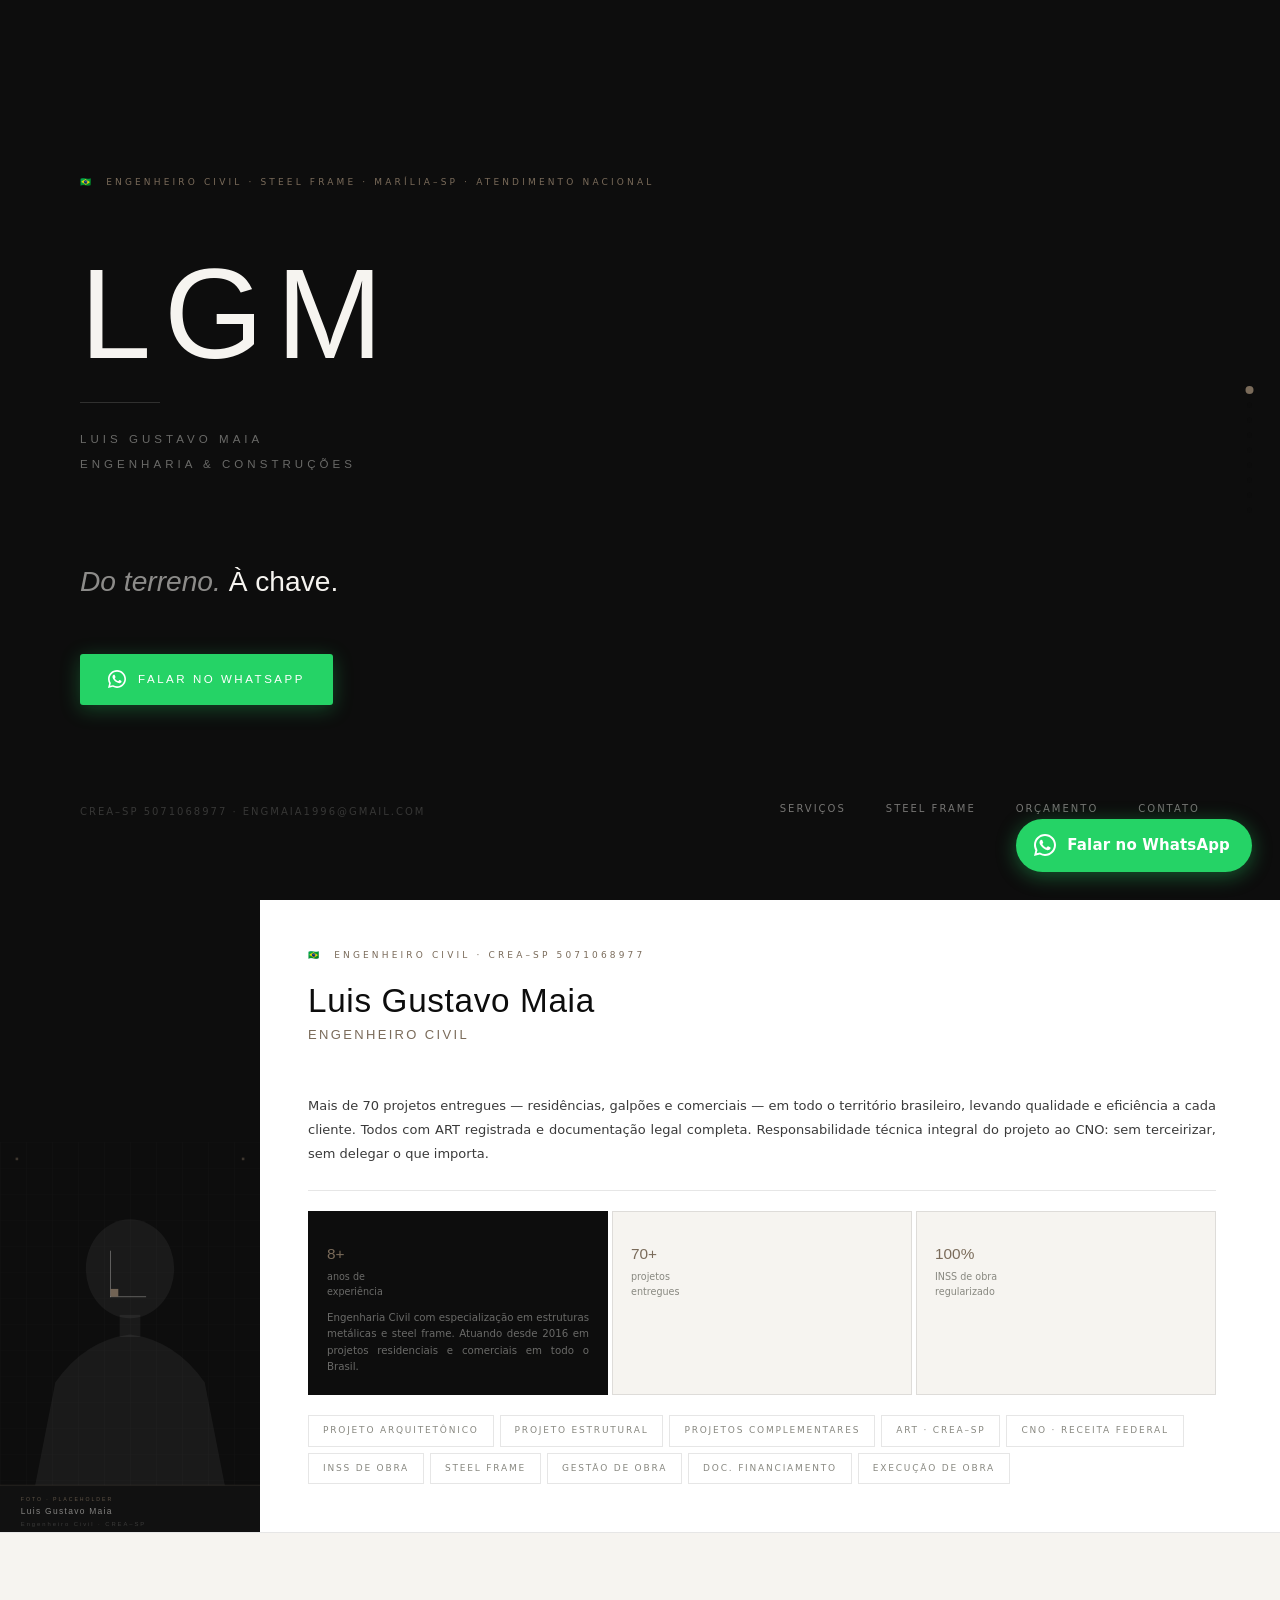
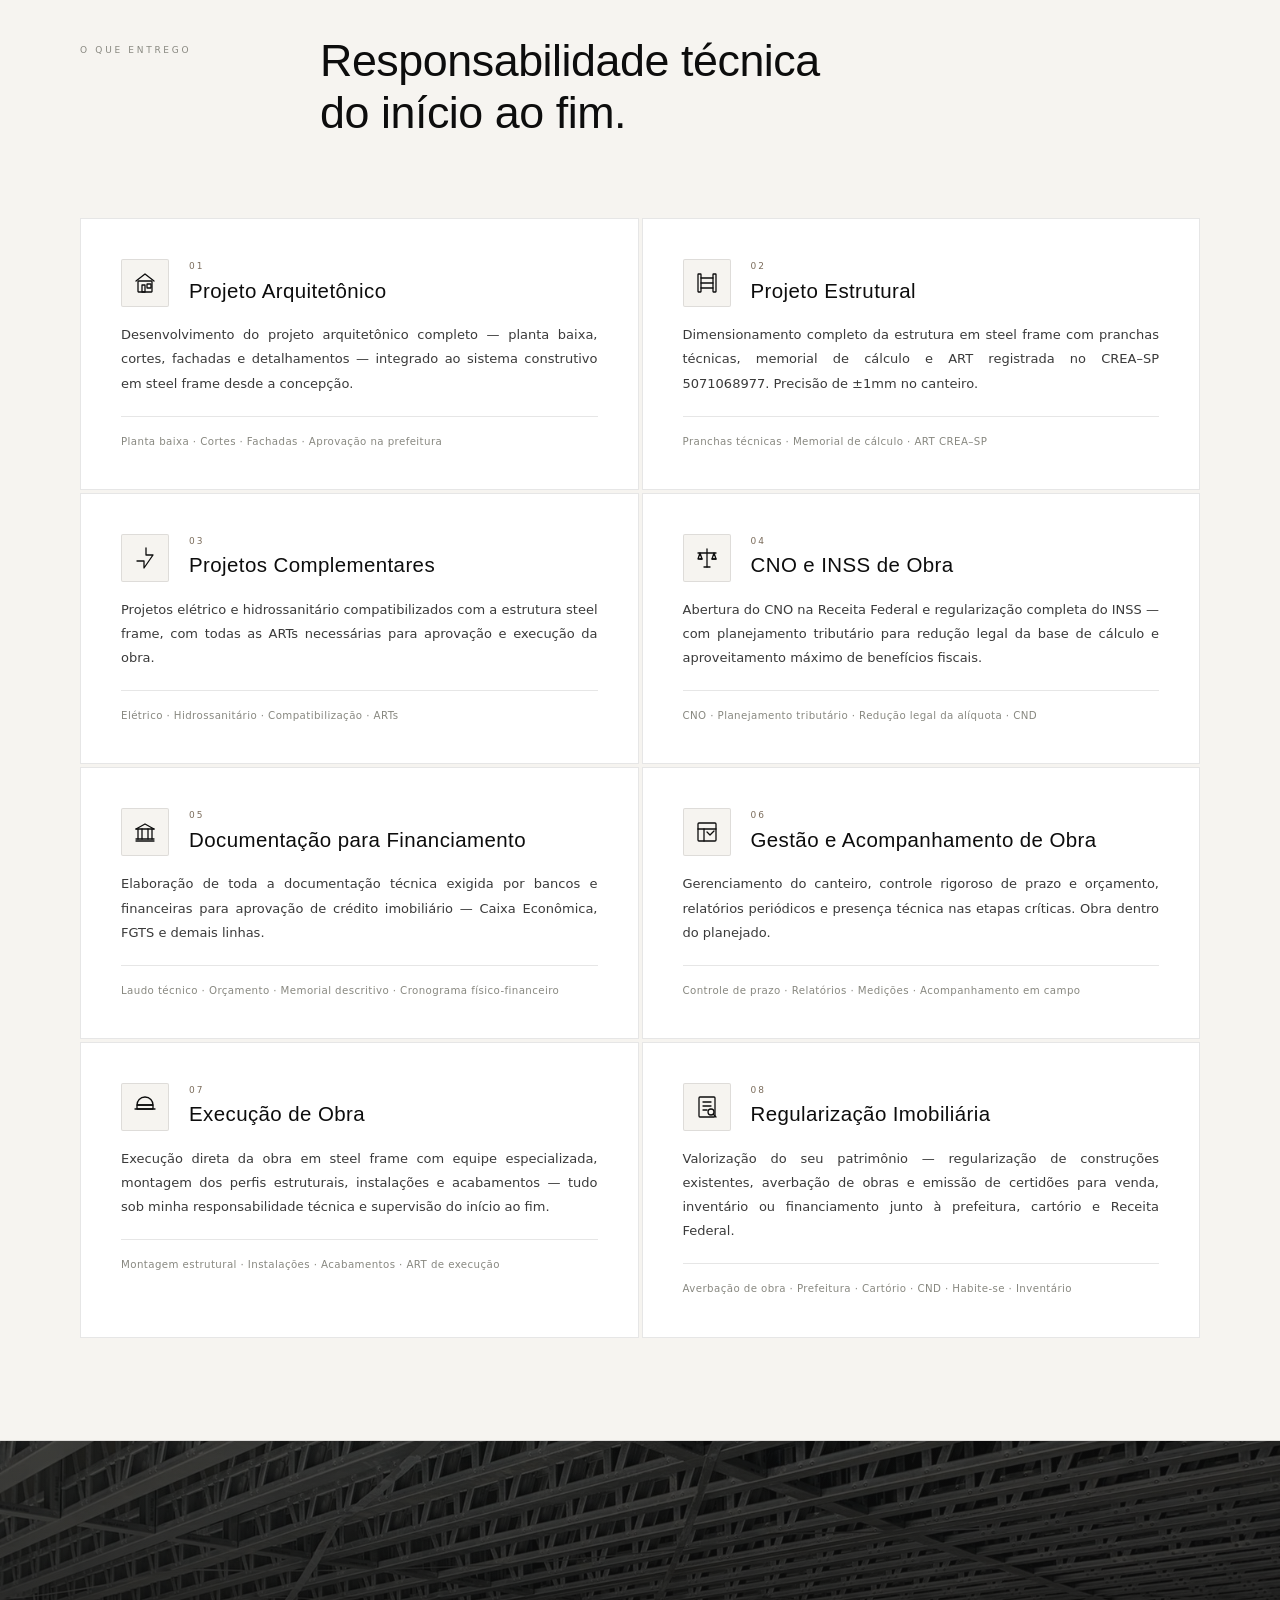
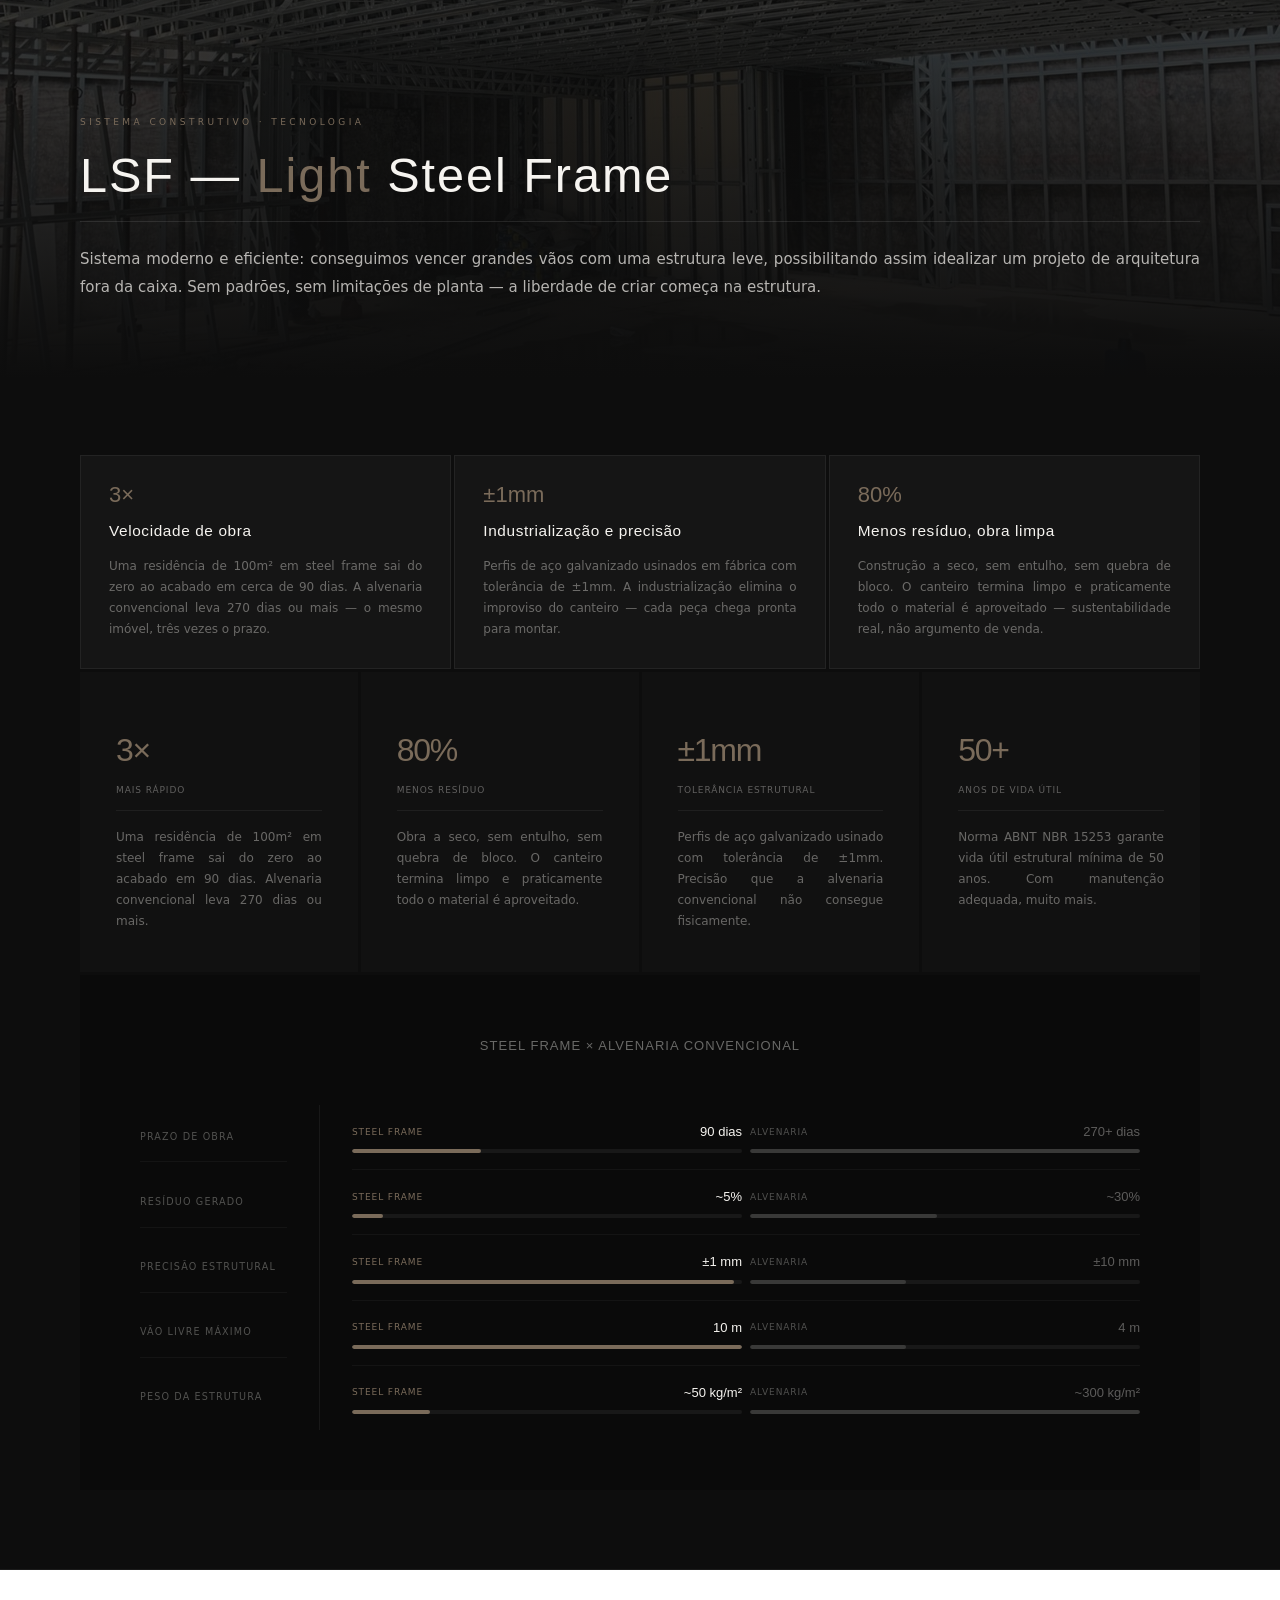
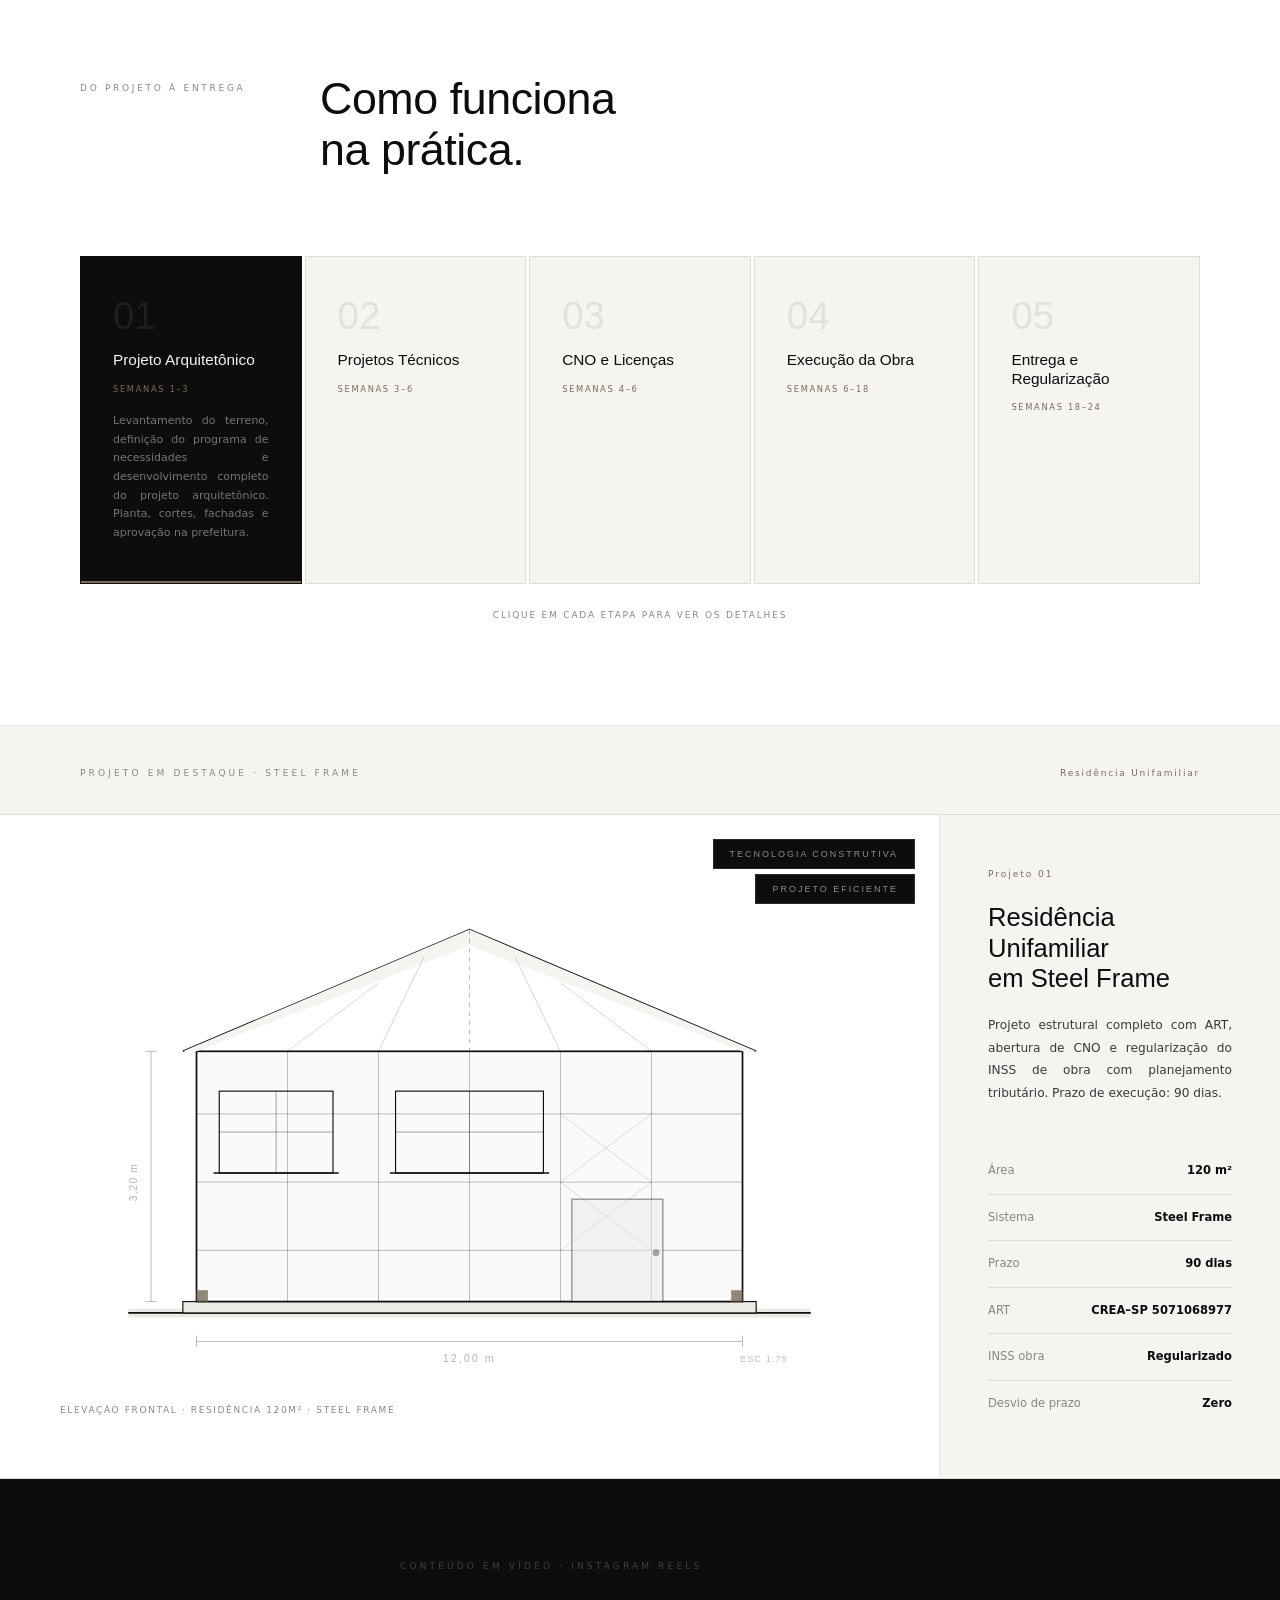
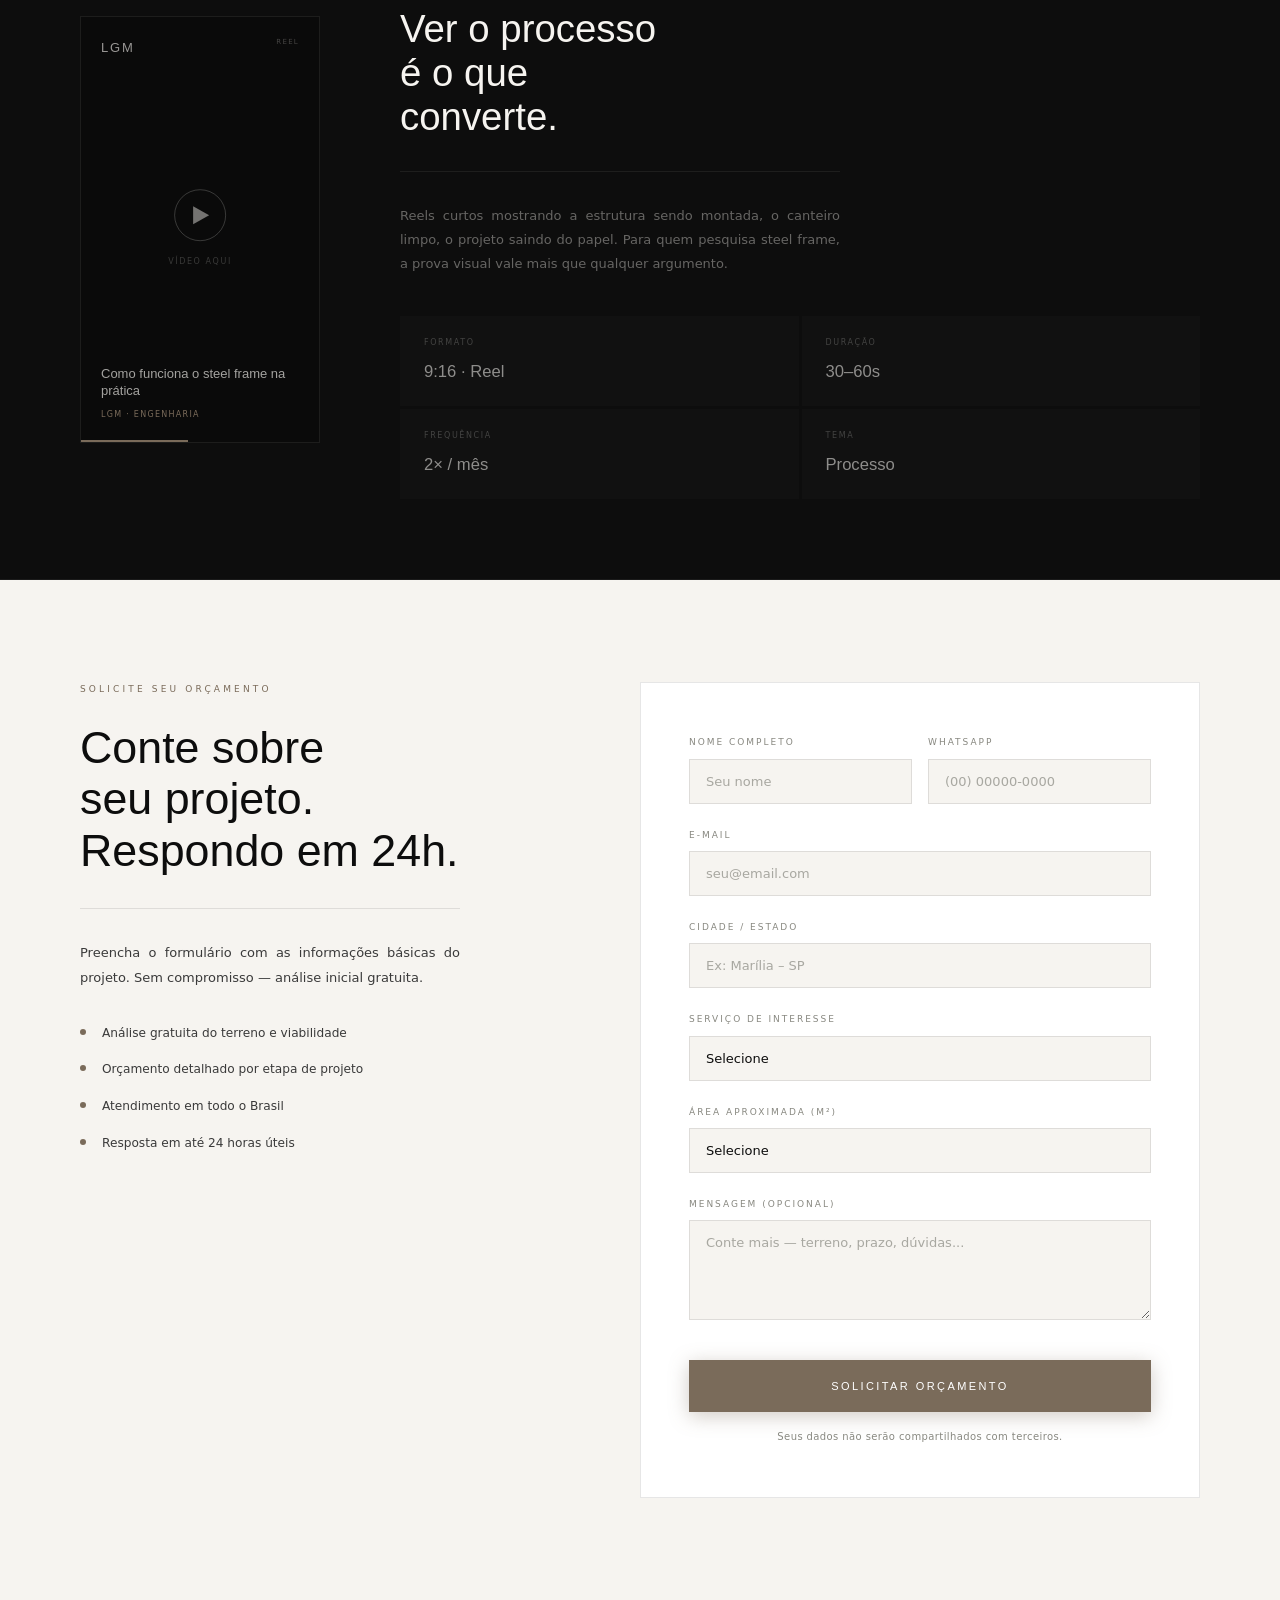
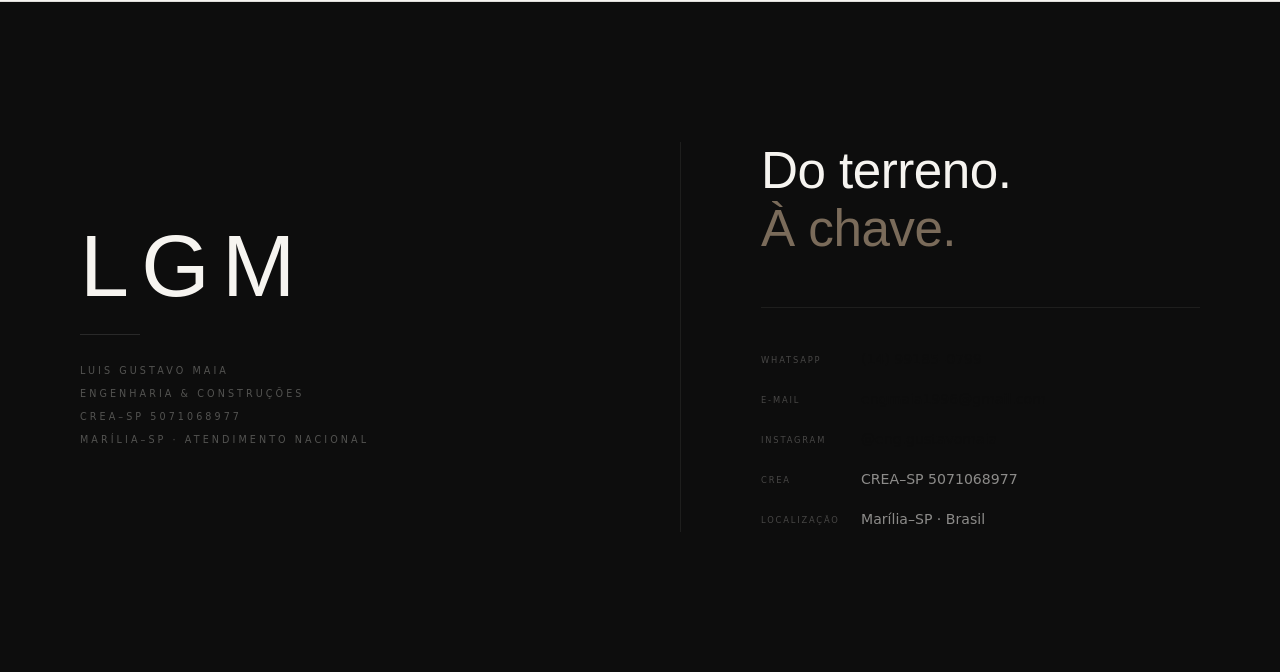
==== commit 27756746: "Steel Frame: hero banner com foto de fundo semitransparente - Foto dos perfis LSF como background (o" ====
--- a/index.html
+++ b/index.html
@@ -143,12 +143,54 @@
 .svc-detail { margin-top:4px; padding-top:16px; border-top:1px solid var(--line); font-size:clamp(10px,0.8vw,12px); color:var(--ink3); letter-spacing:.04em; line-height:1.6; }
 
 /* ── 04 STEEL FRAME ── */
-.sf-section { background:var(--ink); padding:clamp(60px,8vw,120px) 80px; border-bottom:1px solid rgba(246,244,240,.06); }
-.sf-intro { display:flex; flex-direction:column; gap:28px; margin-bottom:64px; }
+.sf-section { background:var(--ink); padding:0 0 0 0; border-bottom:1px solid rgba(246,244,240,.06); }
+
+/* Hero banner com foto */
+.sf-hero {
+  position:relative; overflow:hidden;
+  min-height:clamp(340px,42vw,560px);
+  display:flex; flex-direction:column; justify-content:flex-end;
+}
+.sf-hero-bg {
+  position:absolute; inset:0;
+  background: url('steel_frame.jpg') center center / cover no-repeat;
+  opacity:.28;
+}
+.sf-hero-overlay {
+  position:absolute; inset:0;
+  background: linear-gradient(
+    to bottom,
+    rgba(13,13,13,.10) 0%,
+    rgba(13,13,13,.55) 55%,
+    rgba(13,13,13,1.00) 100%
+  );
+}
+.sf-hero-content {
+  position:relative; z-index:2;
+  padding:clamp(40px,6vw,80px) 80px clamp(48px,6vw,80px);
+  display:flex; flex-direction:column; gap:20px;
+}
 .sf-eyebrow { font-size:clamp(9px,0.7vw,11px); letter-spacing:.38em; text-transform:uppercase; color:var(--terra); }
-.sf-title { font-family:var(--D); font-size:clamp(36px,4vw,64px); font-weight:200; color:var(--paper); line-height:1.08; letter-spacing:.02em; }
+.sf-title {
+  font-family:var(--D);
+  font-size:clamp(32px,3.8vw,62px);
+  font-weight:200; color:var(--paper);
+  line-height:1.05; letter-spacing:.04em;
+  white-space:nowrap;
+}
 .sf-title em { font-style:normal; color:var(--terra); }
-.sf-subtitle { font-size:clamp(15px,1.2vw,18px); color:rgba(246,244,240,.70); line-height:1.85; text-align:justify; max-width:100%; border-top:1px solid rgba(246,244,240,.08); padding-top:28px; }
+.sf-subtitle {
+  font-size:clamp(15px,1.15vw,18px);
+  color:rgba(246,244,240,.72);
+  line-height:1.85; text-align:justify;
+  max-width:100%;
+  border-top:1px solid rgba(246,244,240,.10);
+  padding-top:24px;
+}
+
+/* corpo (counters + comparativo) */
+.sf-body { padding:clamp(48px,6vw,80px) 80px; }
+
 /* vantagens row */
 .sf-vantagens { display:grid; grid-template-columns:repeat(3,1fr); gap:3px; margin-bottom:3px; }
 .sf-vant { background:rgba(255,255,255,.03); border:1px solid rgba(246,244,240,.06); padding:28px 28px; display:flex; flex-direction:column; gap:12px; transition:background .22s; }
@@ -759,13 +801,21 @@
 <!-- ══ 04 STEEL FRAME ═════════════════════ -->
 <section class="sf-section" id="sf">
 
-  <div class="sf-intro reveal">
-    <div class="sf-eyebrow">Sistema Construtivo · Tecnologia</div>
-    <div class="sf-title">LSF — <em>Light</em><br>Steel Frame</div>
-    <div class="sf-subtitle">
-      Sistema moderno e eficiente: conseguimos vencer grandes vãos com uma estrutura leve, possibilitando assim idealizar um projeto de arquitetura fora da caixa. Sem padrões, sem limitações de planta — a liberdade de criar começa na estrutura.
-    </div>
-  </div>
+  <!-- Hero banner com foto -->
+  <div class="sf-hero">
+    <div class="sf-hero-bg"></div>
+    <div class="sf-hero-overlay"></div>
+    <div class="sf-hero-content reveal">
+      <div class="sf-eyebrow">Sistema Construtivo · Tecnologia</div>
+      <div class="sf-title">LSF — <em>Light</em> Steel Frame</div>
+      <div class="sf-subtitle">
+        Sistema moderno e eficiente: conseguimos vencer grandes vãos com uma estrutura leve, possibilitando assim idealizar um projeto de arquitetura fora da caixa. Sem padrões, sem limitações de planta — a liberdade de criar começa na estrutura.
+      </div>
+    </div>
+  </div>
+
+  <!-- Corpo: vantagens + counters + comparativo -->
+  <div class="sf-body">
 
   <!-- Vantagens em 3 colunas -->
   <div class="sf-vantagens reveal">
@@ -911,6 +961,7 @@
     </div>
   </div>
 
+  </div><!-- /sf-body -->
 
 </section>
 
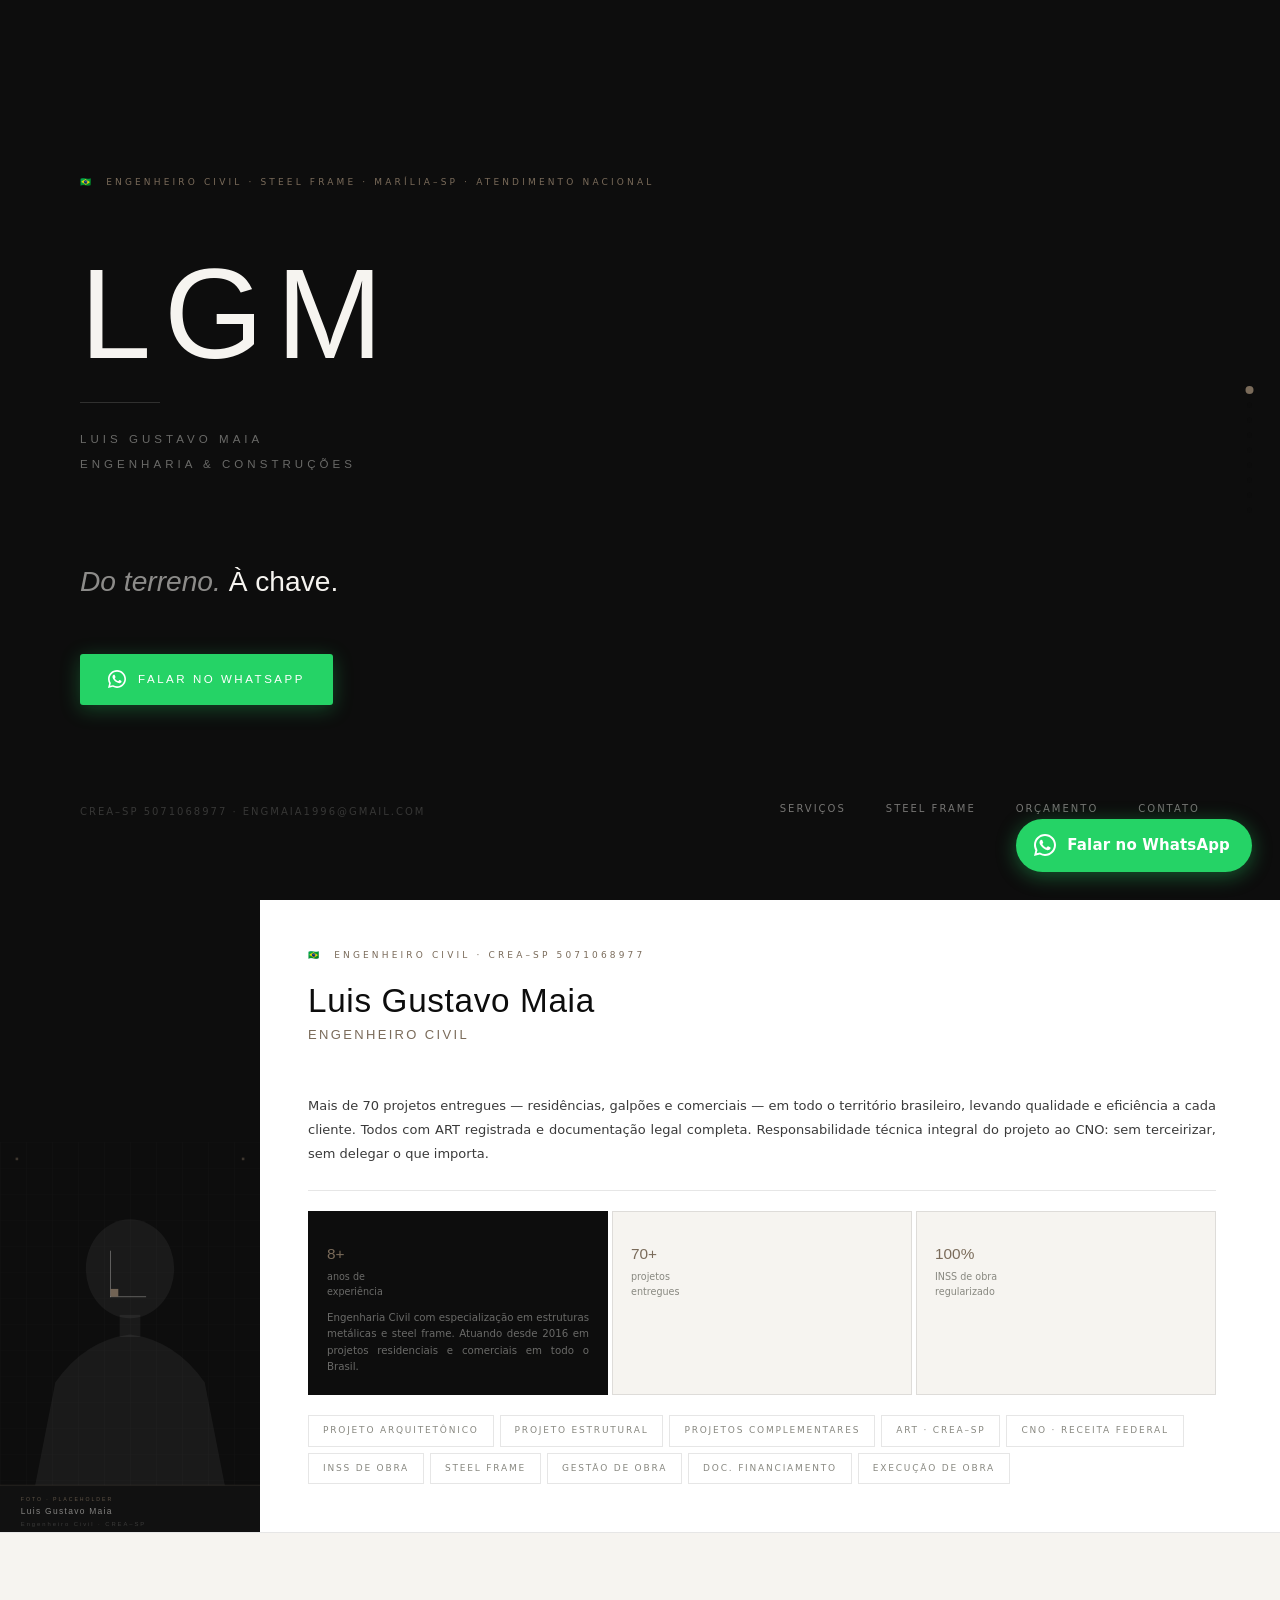
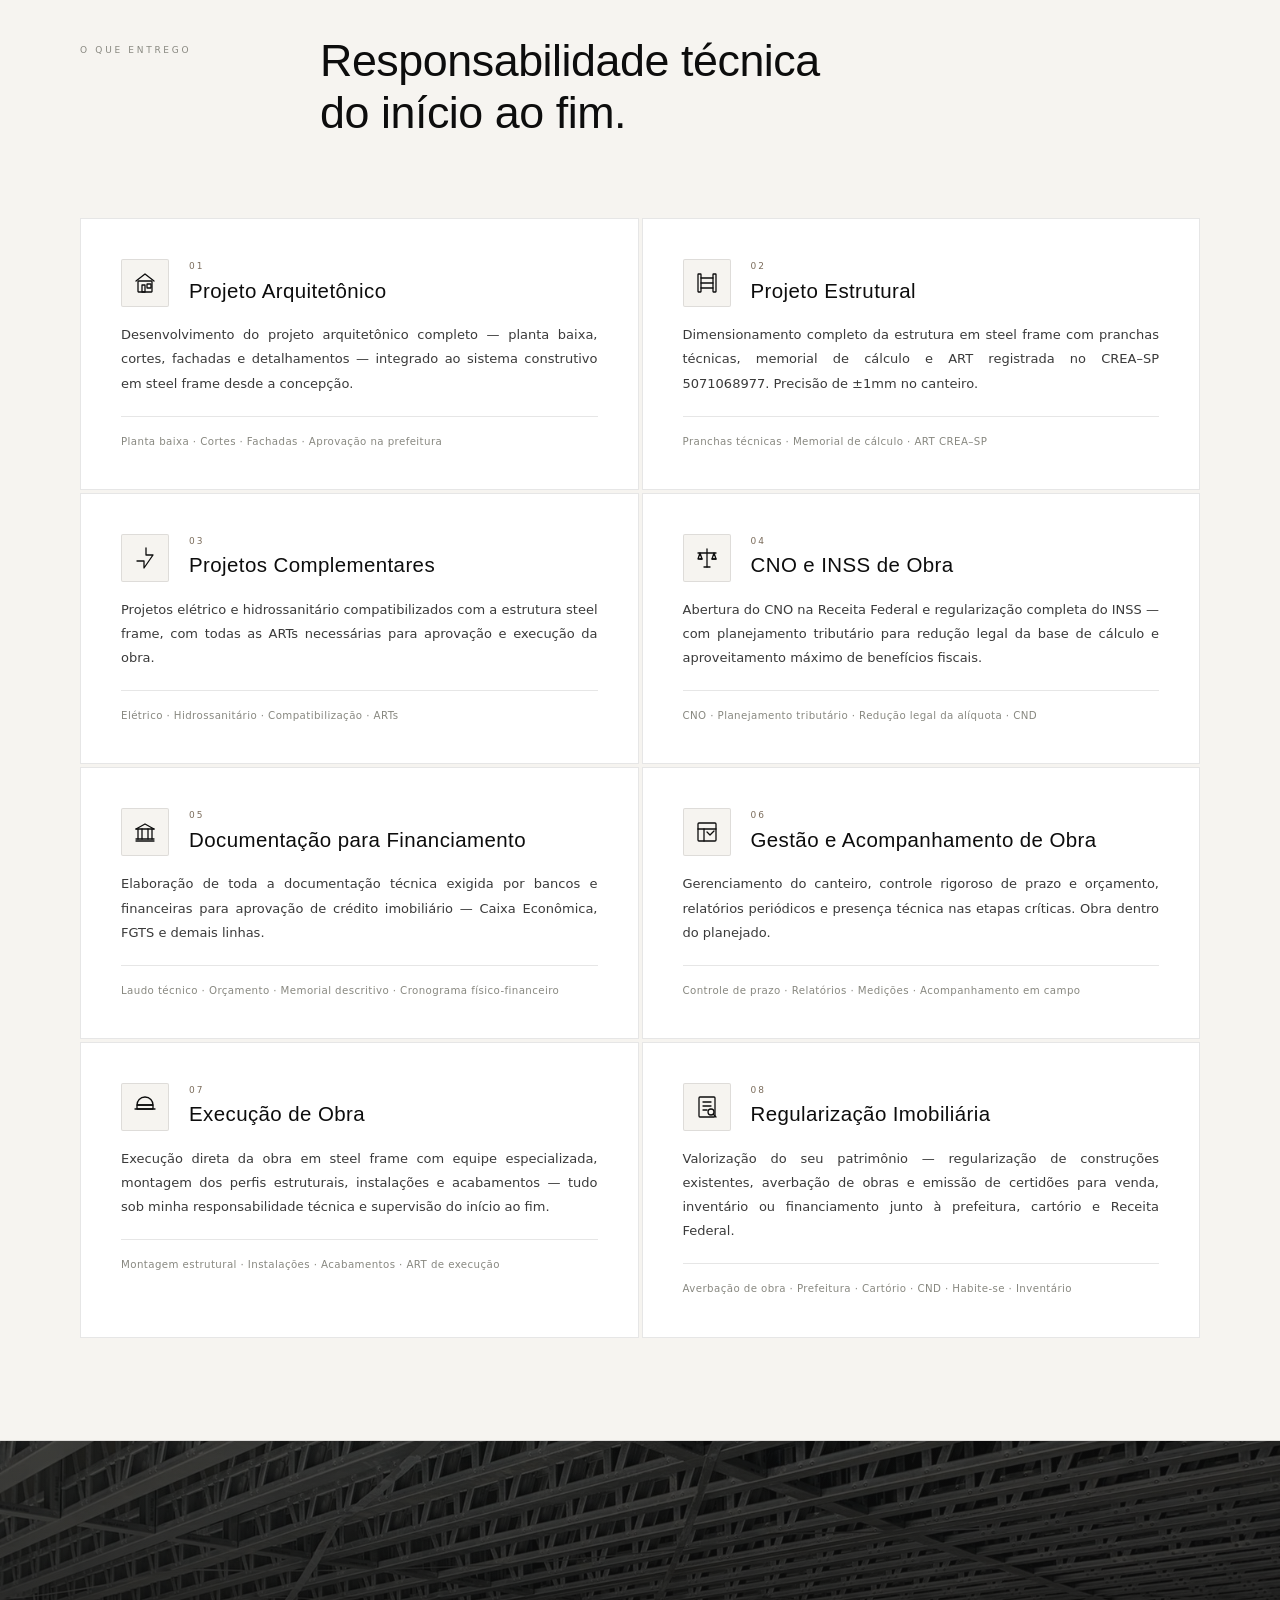
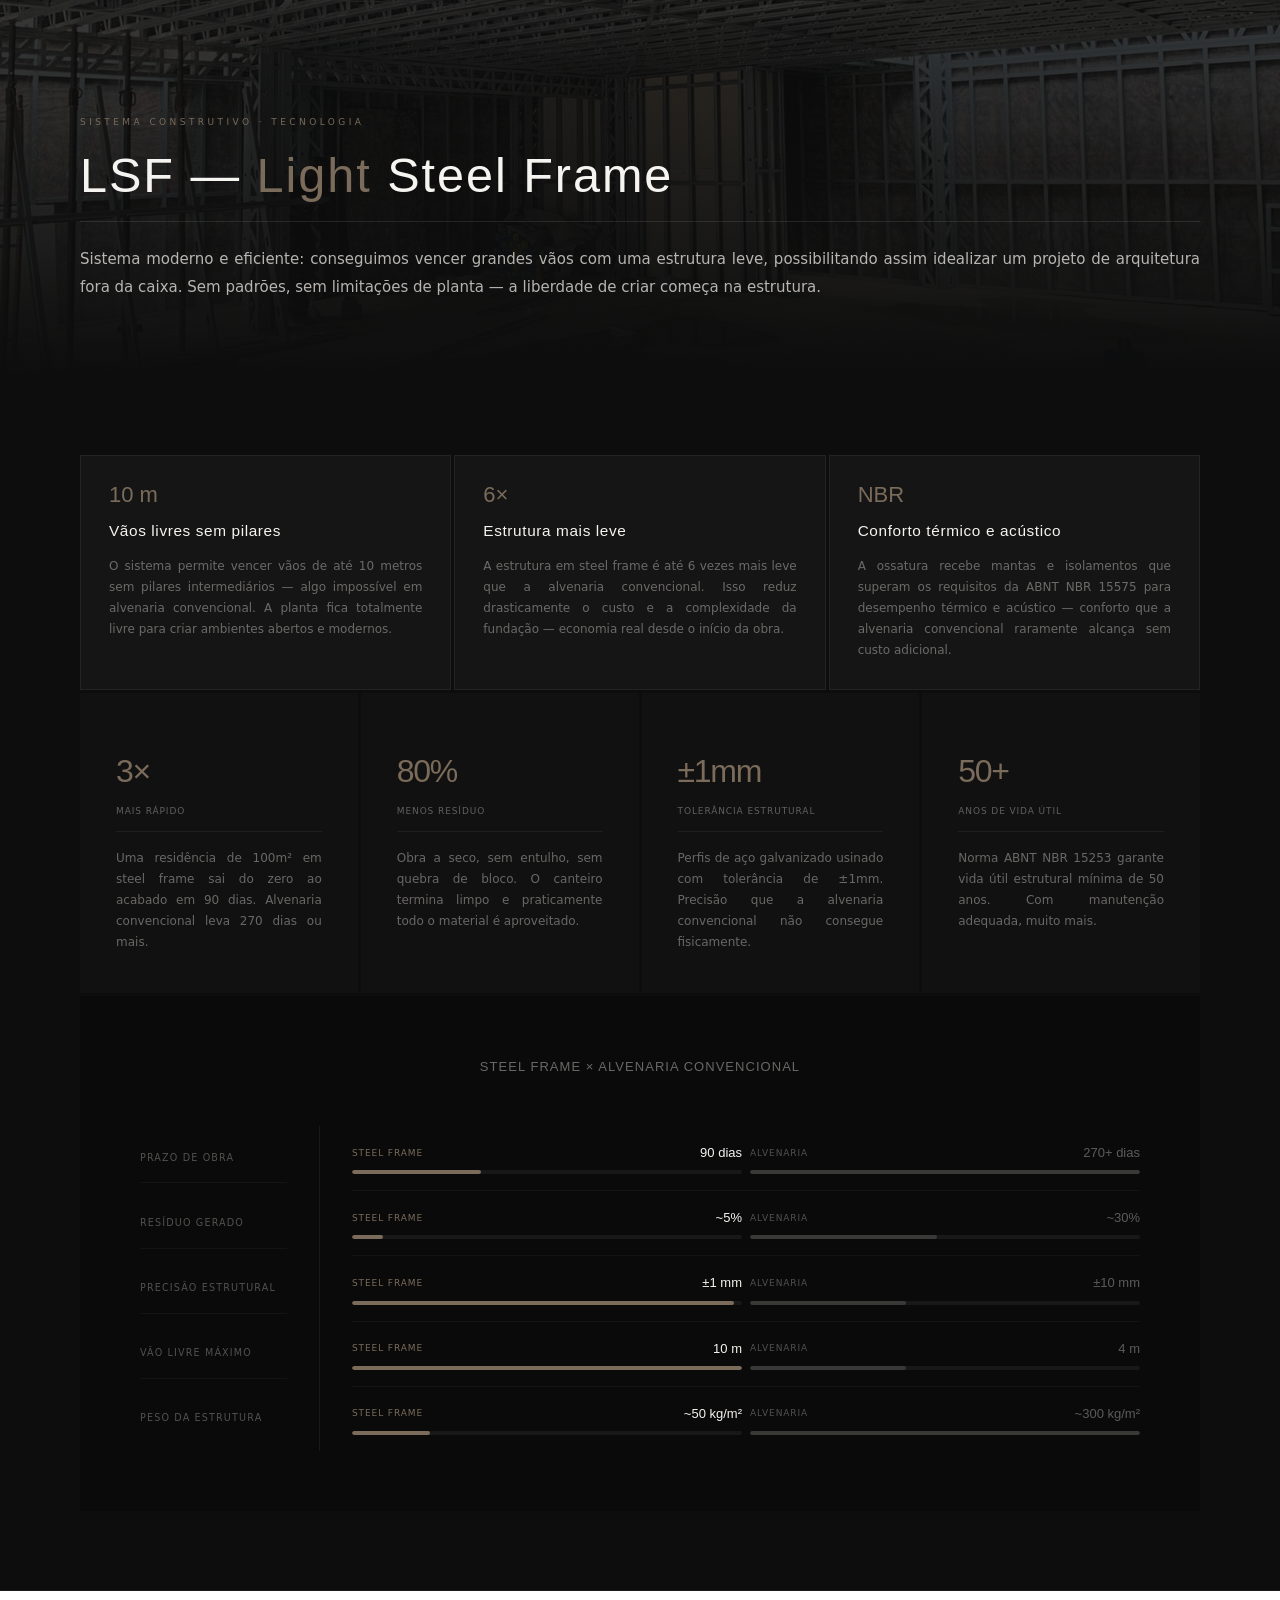
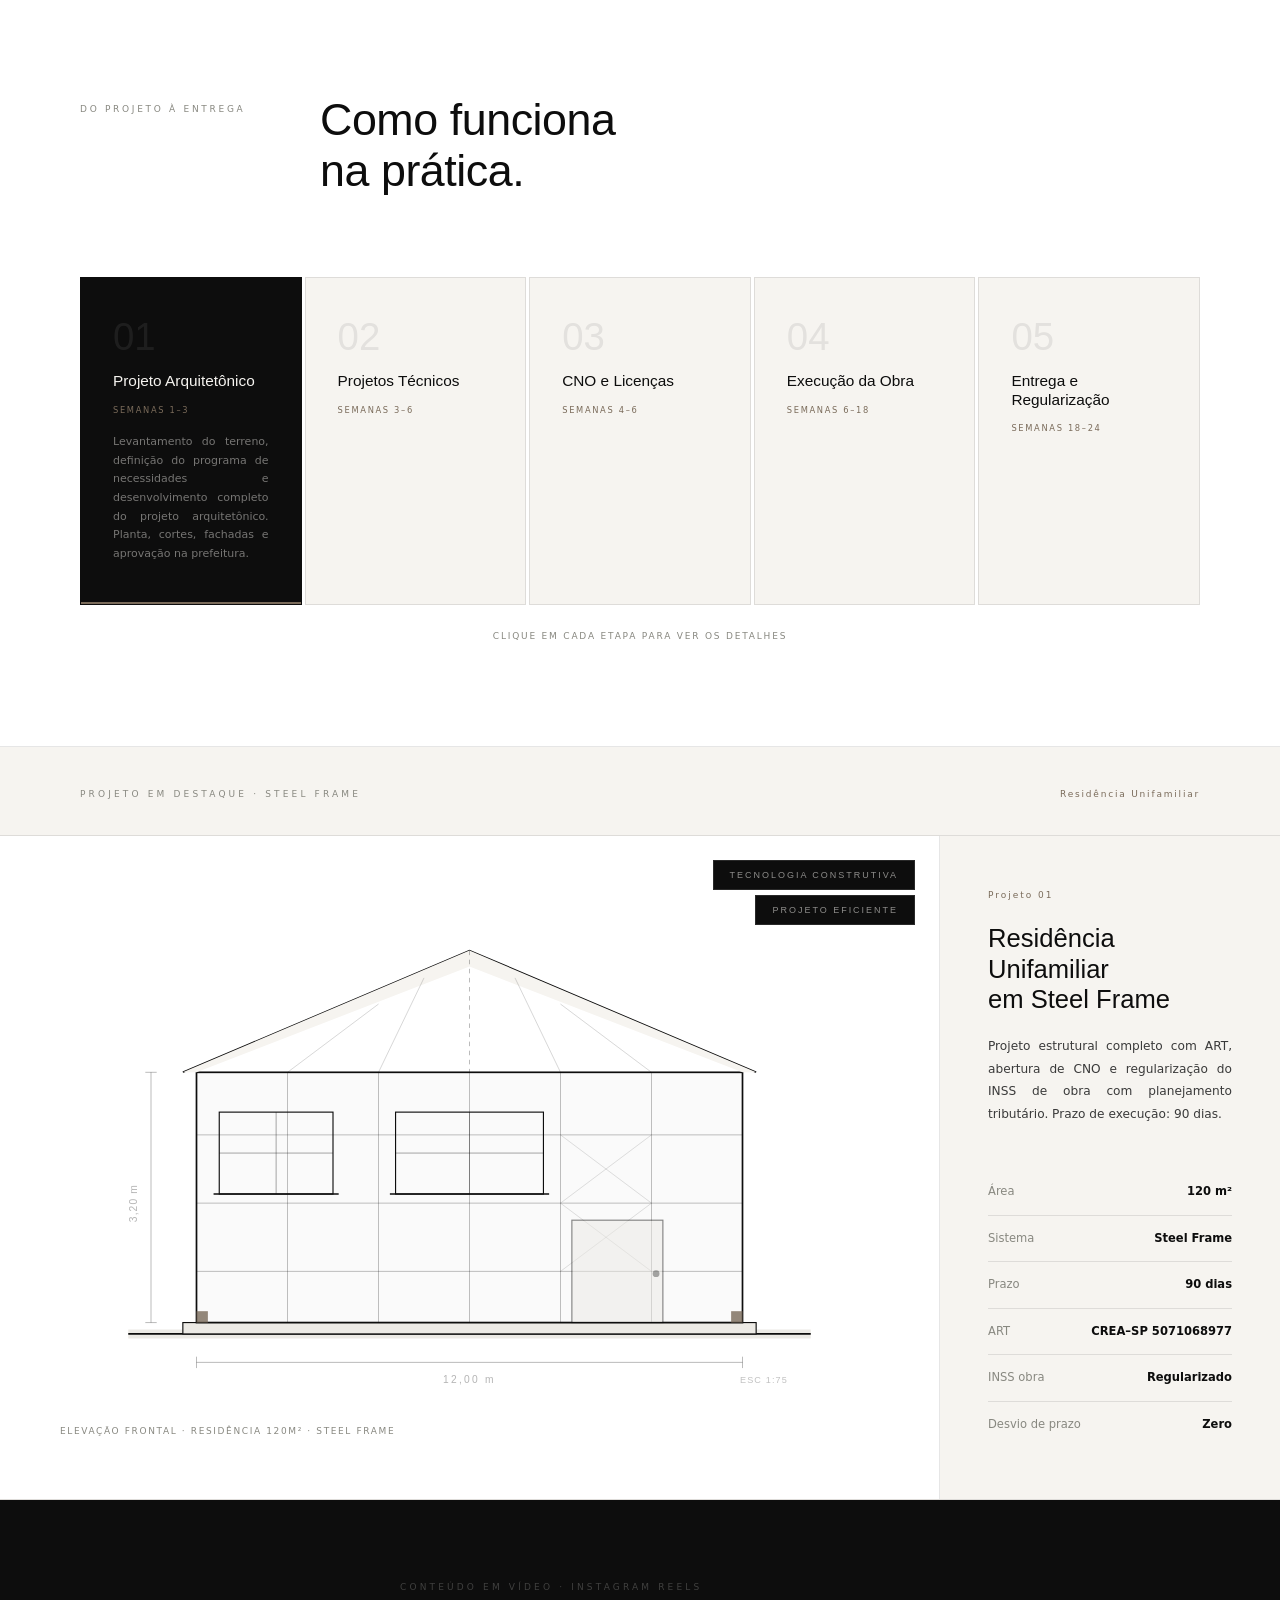
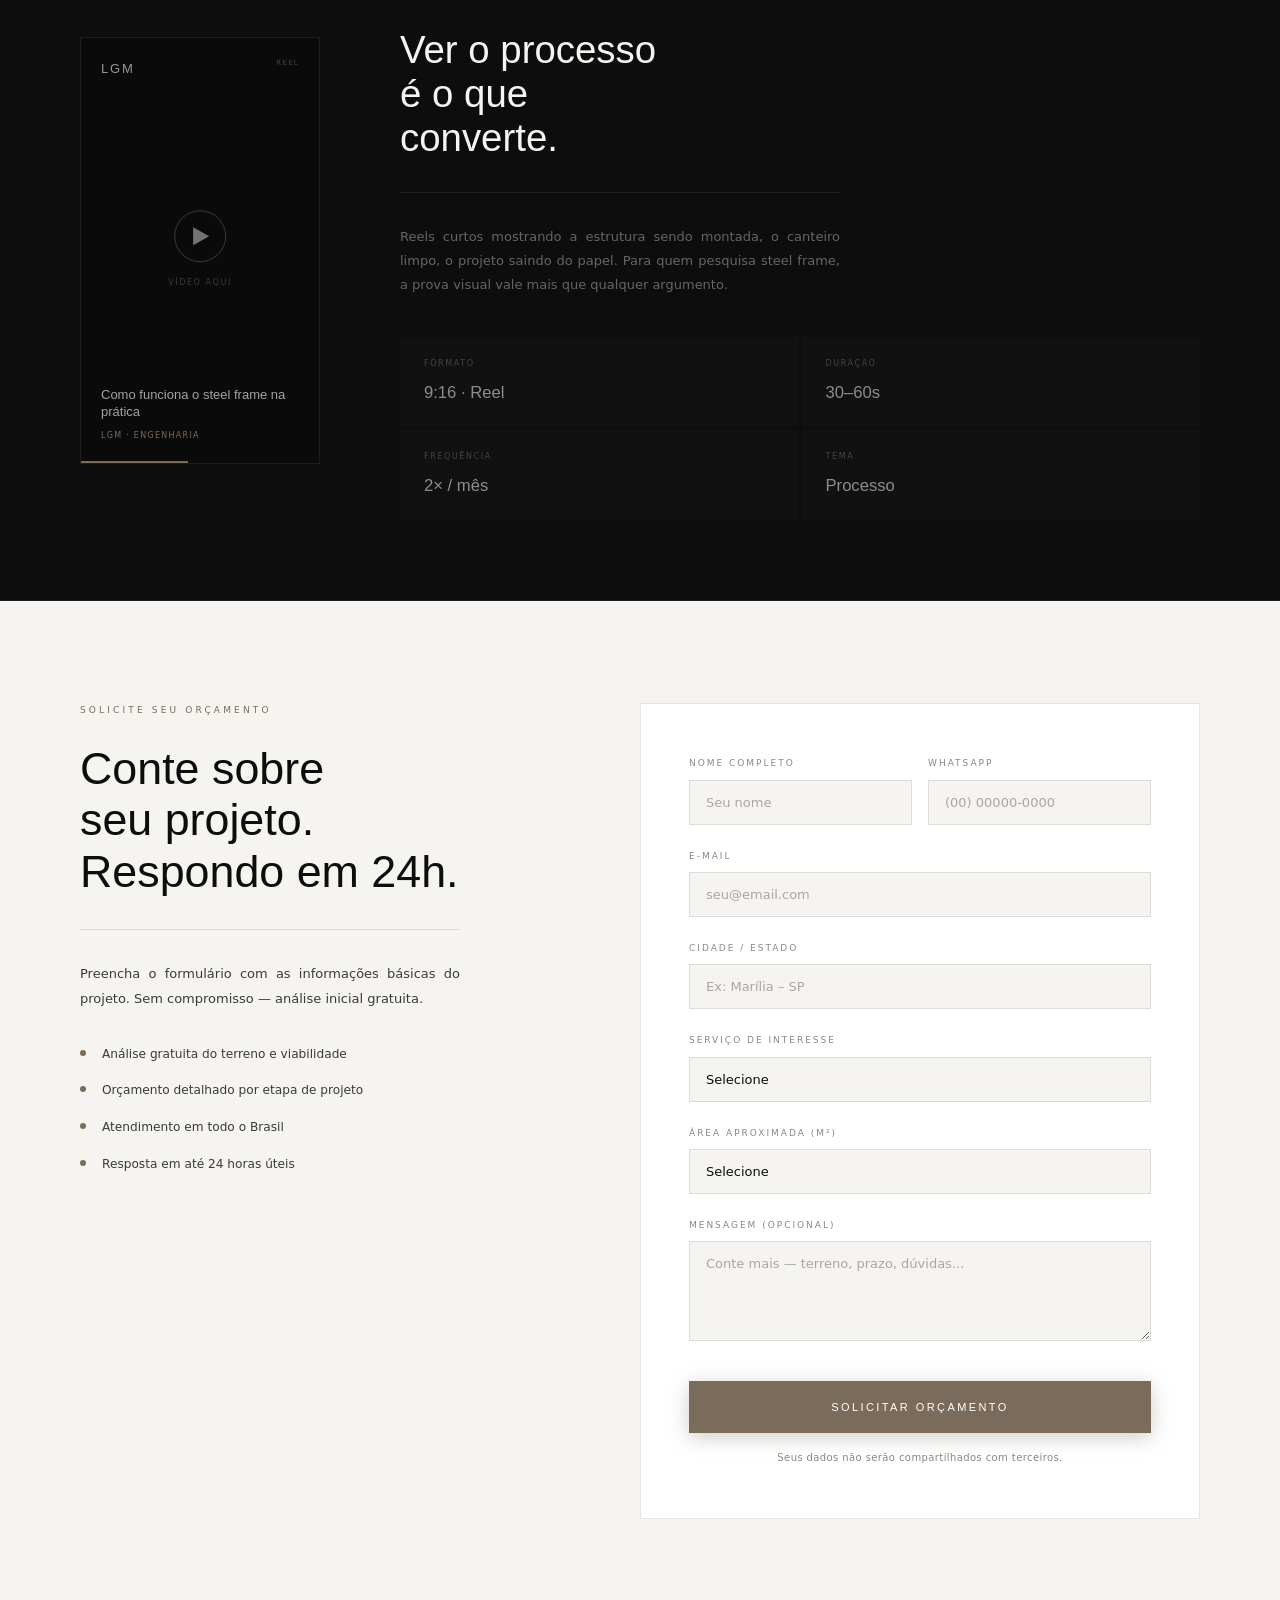
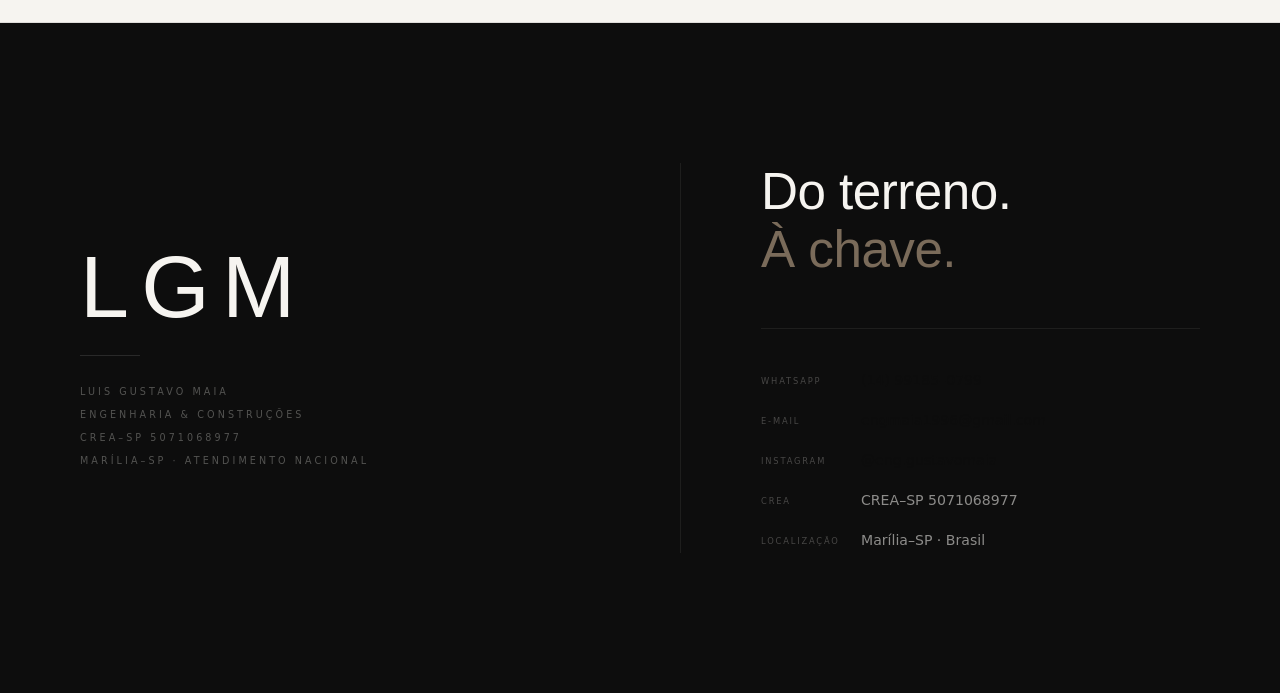
==== commit 1f090e86: "Steel Frame: substituir vantagens duplicadas por 3 diferenciais únicos - Vãos livres até 10m (arquit" ====
--- a/index.html
+++ b/index.html
@@ -817,22 +817,22 @@
   <!-- Corpo: vantagens + counters + comparativo -->
   <div class="sf-body">
 
-  <!-- Vantagens em 3 colunas -->
+  <!-- Vantagens em 3 colunas — diferentes dos counters -->
   <div class="sf-vantagens reveal">
     <div class="sf-vant">
-      <div class="sf-vant-icon">3×</div>
-      <div class="sf-vant-title">Velocidade de obra</div>
-      <div class="sf-vant-text">Uma residência de 100m² em steel frame sai do zero ao acabado em cerca de 90 dias. A alvenaria convencional leva 270 dias ou mais — o mesmo imóvel, três vezes o prazo.</div>
+      <div class="sf-vant-icon">10 m</div>
+      <div class="sf-vant-title">Vãos livres sem pilares</div>
+      <div class="sf-vant-text">O sistema permite vencer vãos de até 10 metros sem pilares intermediários — algo impossível em alvenaria convencional. A planta fica totalmente livre para criar ambientes abertos e modernos.</div>
     </div>
     <div class="sf-vant">
-      <div class="sf-vant-icon">±1mm</div>
-      <div class="sf-vant-title">Industrialização e precisão</div>
-      <div class="sf-vant-text">Perfis de aço galvanizado usinados em fábrica com tolerância de ±1mm. A industrialização elimina o improviso do canteiro — cada peça chega pronta para montar.</div>
+      <div class="sf-vant-icon">6×</div>
+      <div class="sf-vant-title">Estrutura mais leve</div>
+      <div class="sf-vant-text">A estrutura em steel frame é até 6 vezes mais leve que a alvenaria convencional. Isso reduz drasticamente o custo e a complexidade da fundação — economia real desde o início da obra.</div>
     </div>
     <div class="sf-vant">
-      <div class="sf-vant-icon">80%</div>
-      <div class="sf-vant-title">Menos resíduo, obra limpa</div>
-      <div class="sf-vant-text">Construção a seco, sem entulho, sem quebra de bloco. O canteiro termina limpo e praticamente todo o material é aproveitado — sustentabilidade real, não argumento de venda.</div>
+      <div class="sf-vant-icon">NBR</div>
+      <div class="sf-vant-title">Conforto térmico e acústico</div>
+      <div class="sf-vant-text">A ossatura recebe mantas e isolamentos que superam os requisitos da ABNT NBR 15575 para desempenho térmico e acústico — conforto que a alvenaria convencional raramente alcança sem custo adicional.</div>
     </div>
   </div>
 
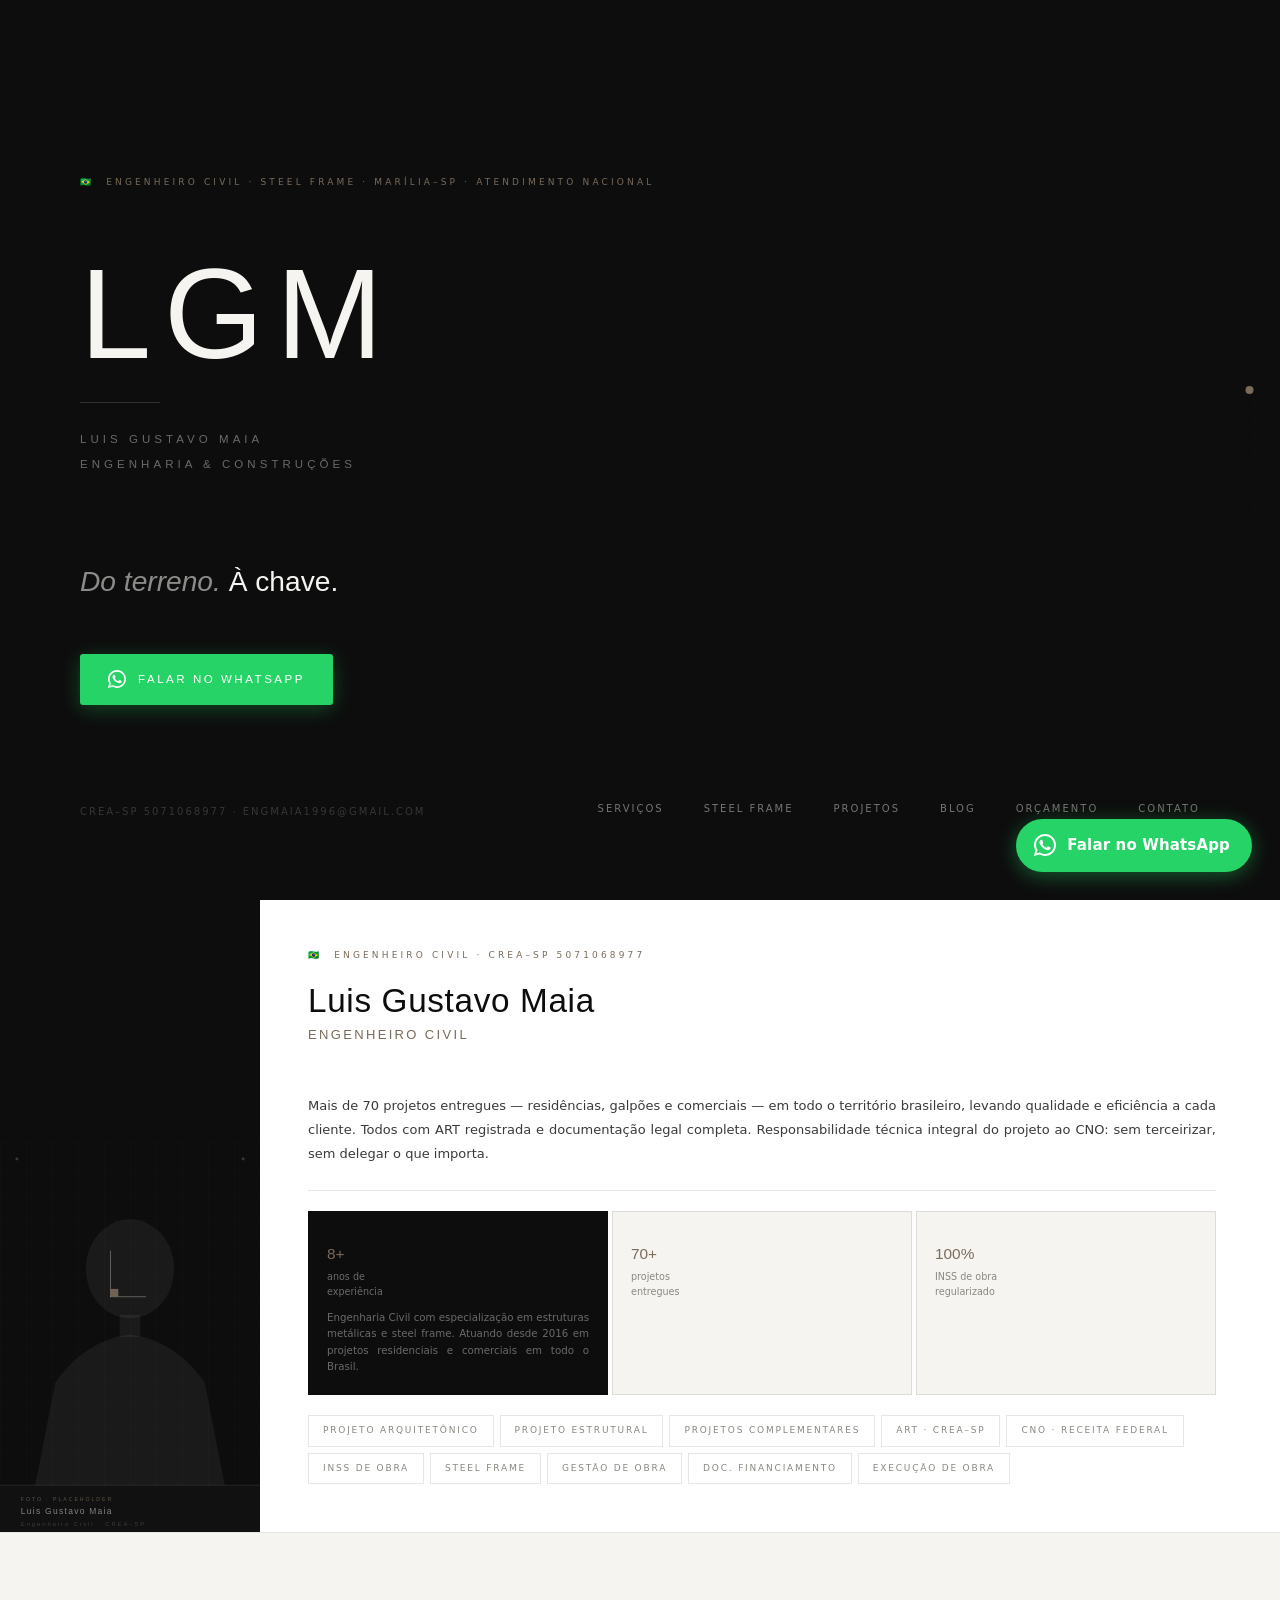
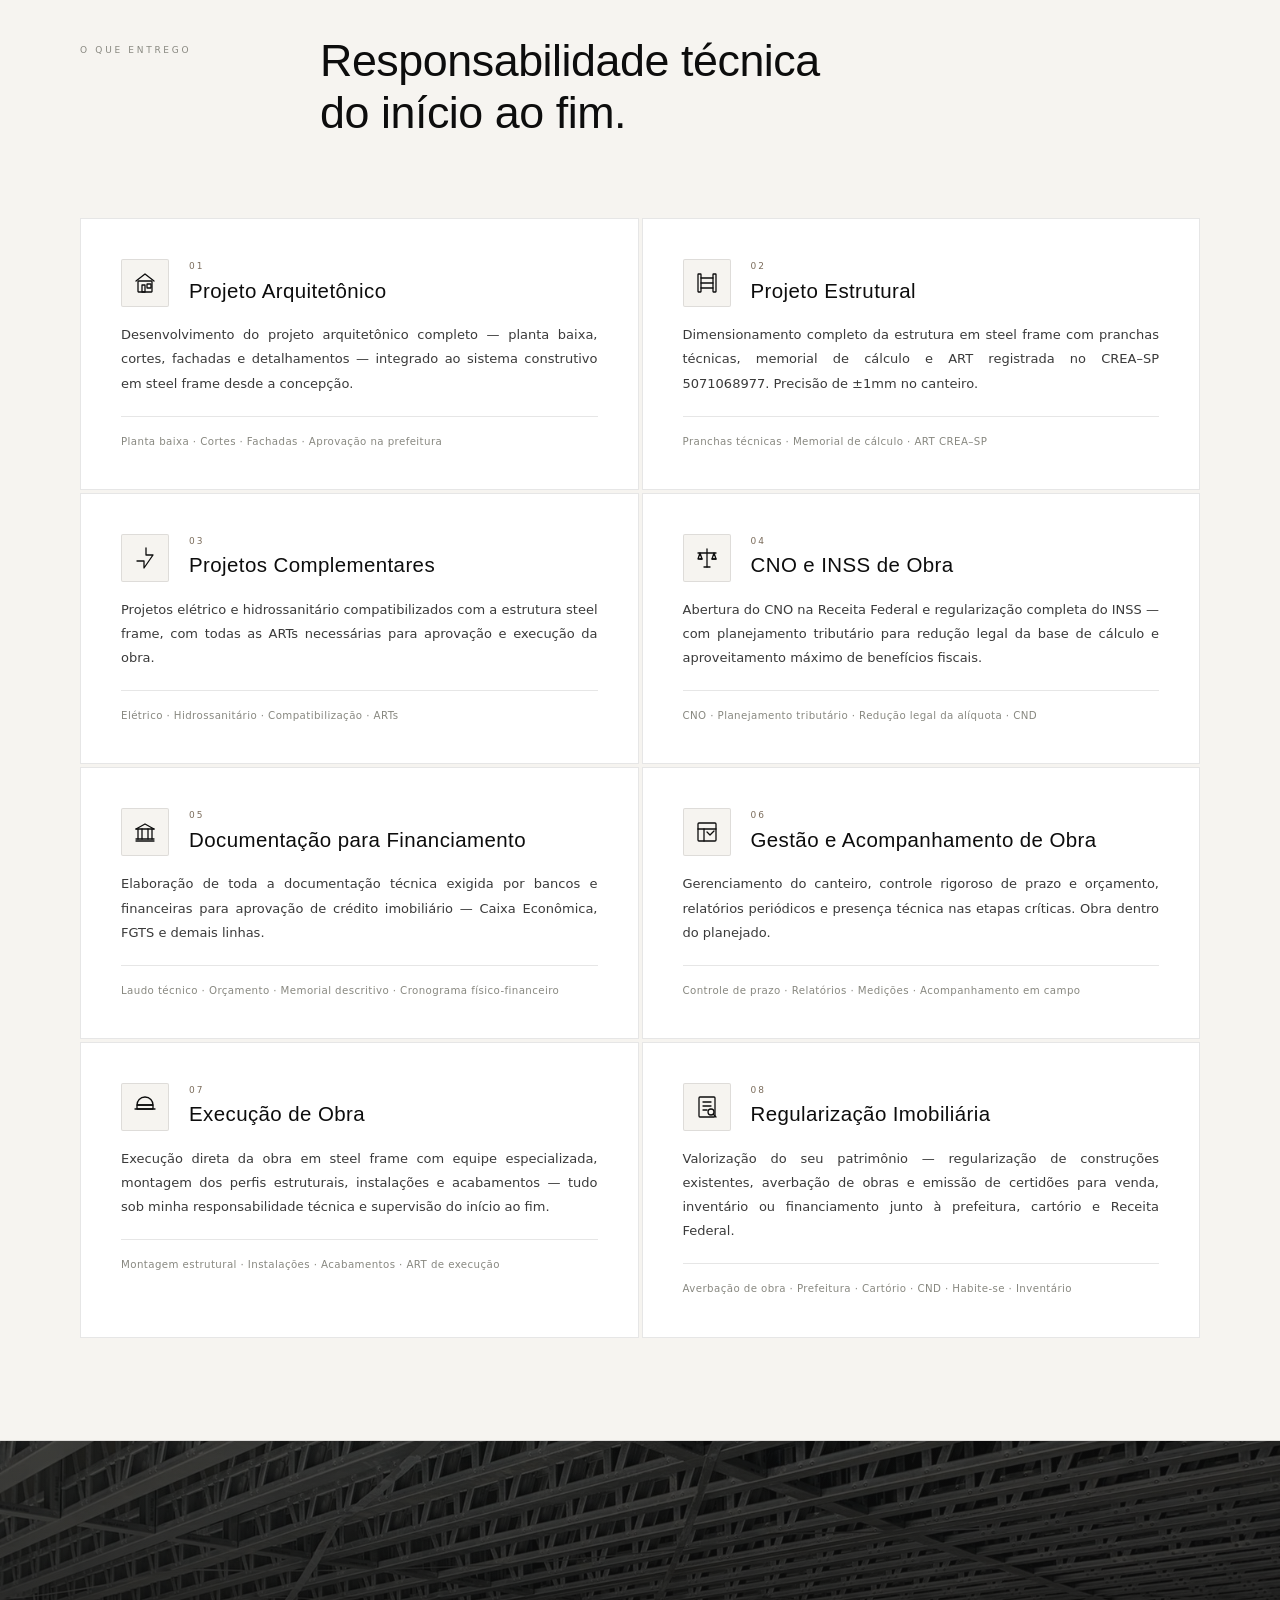
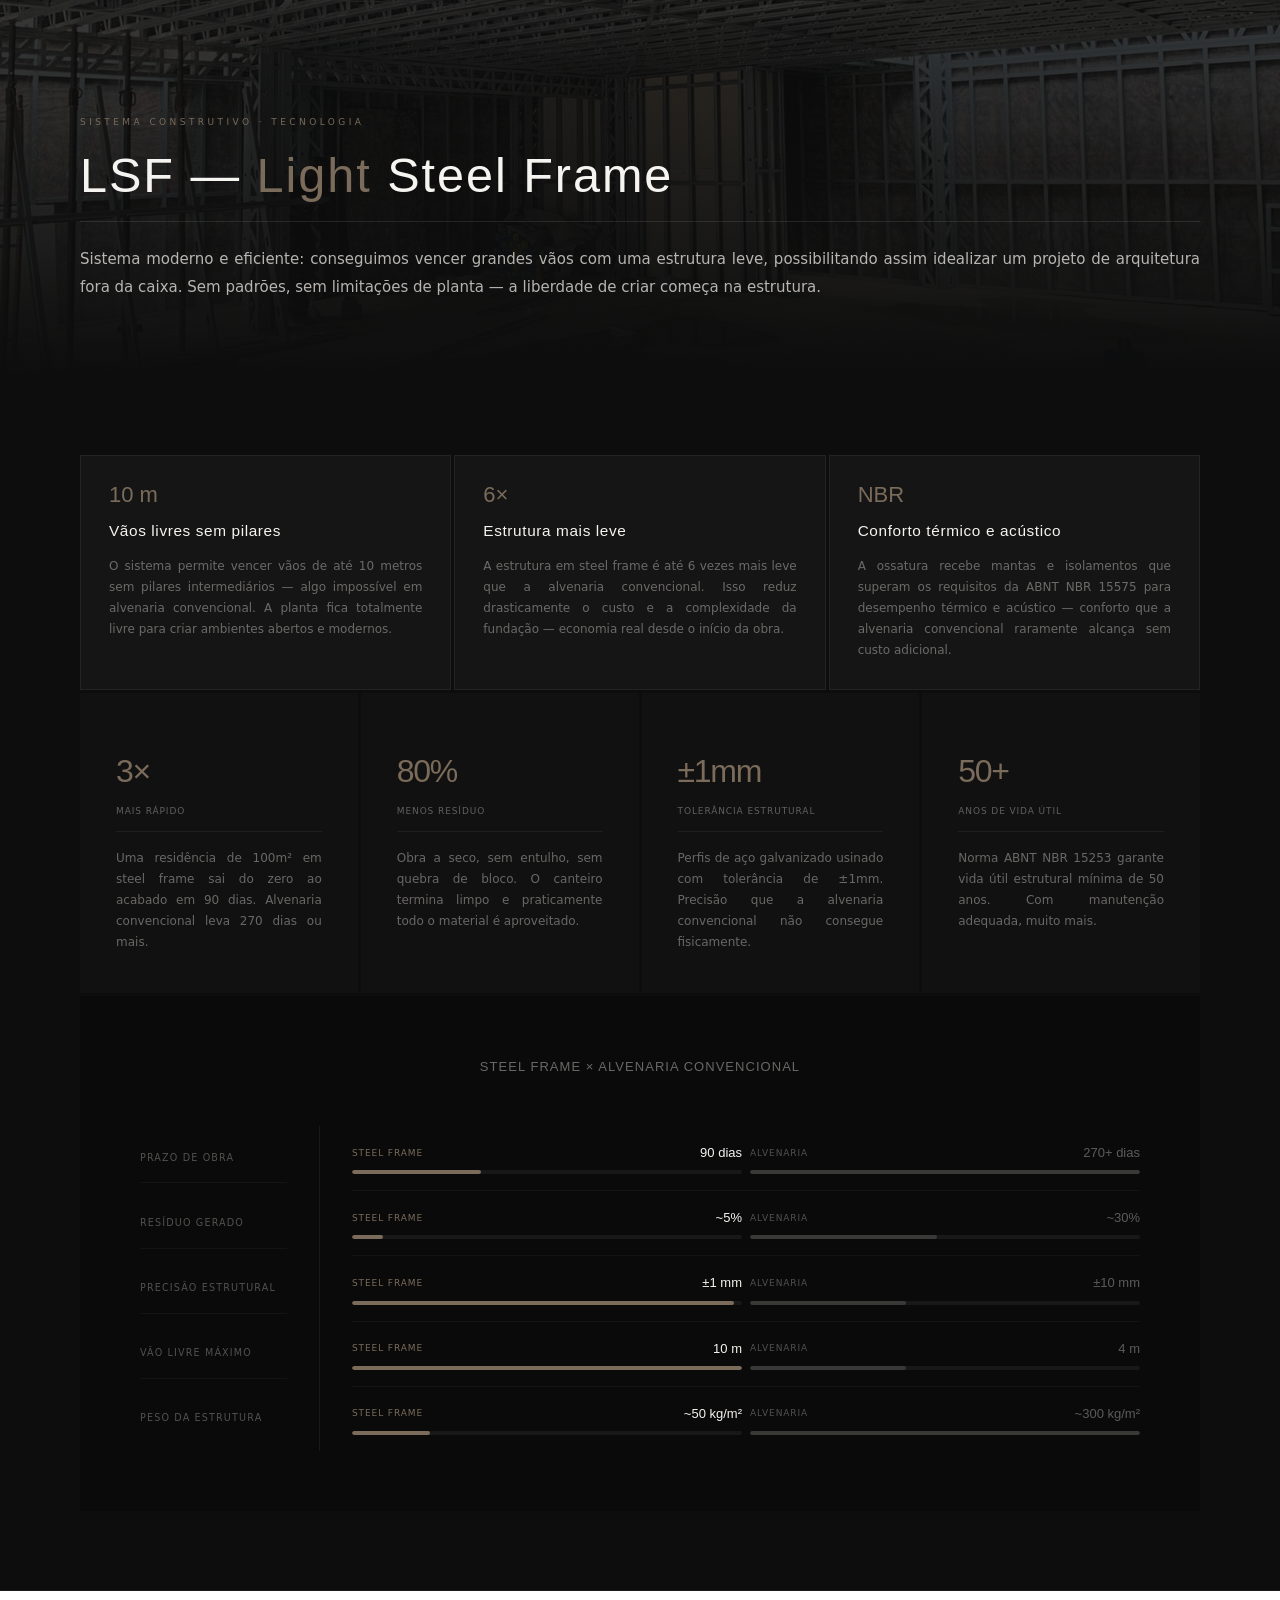
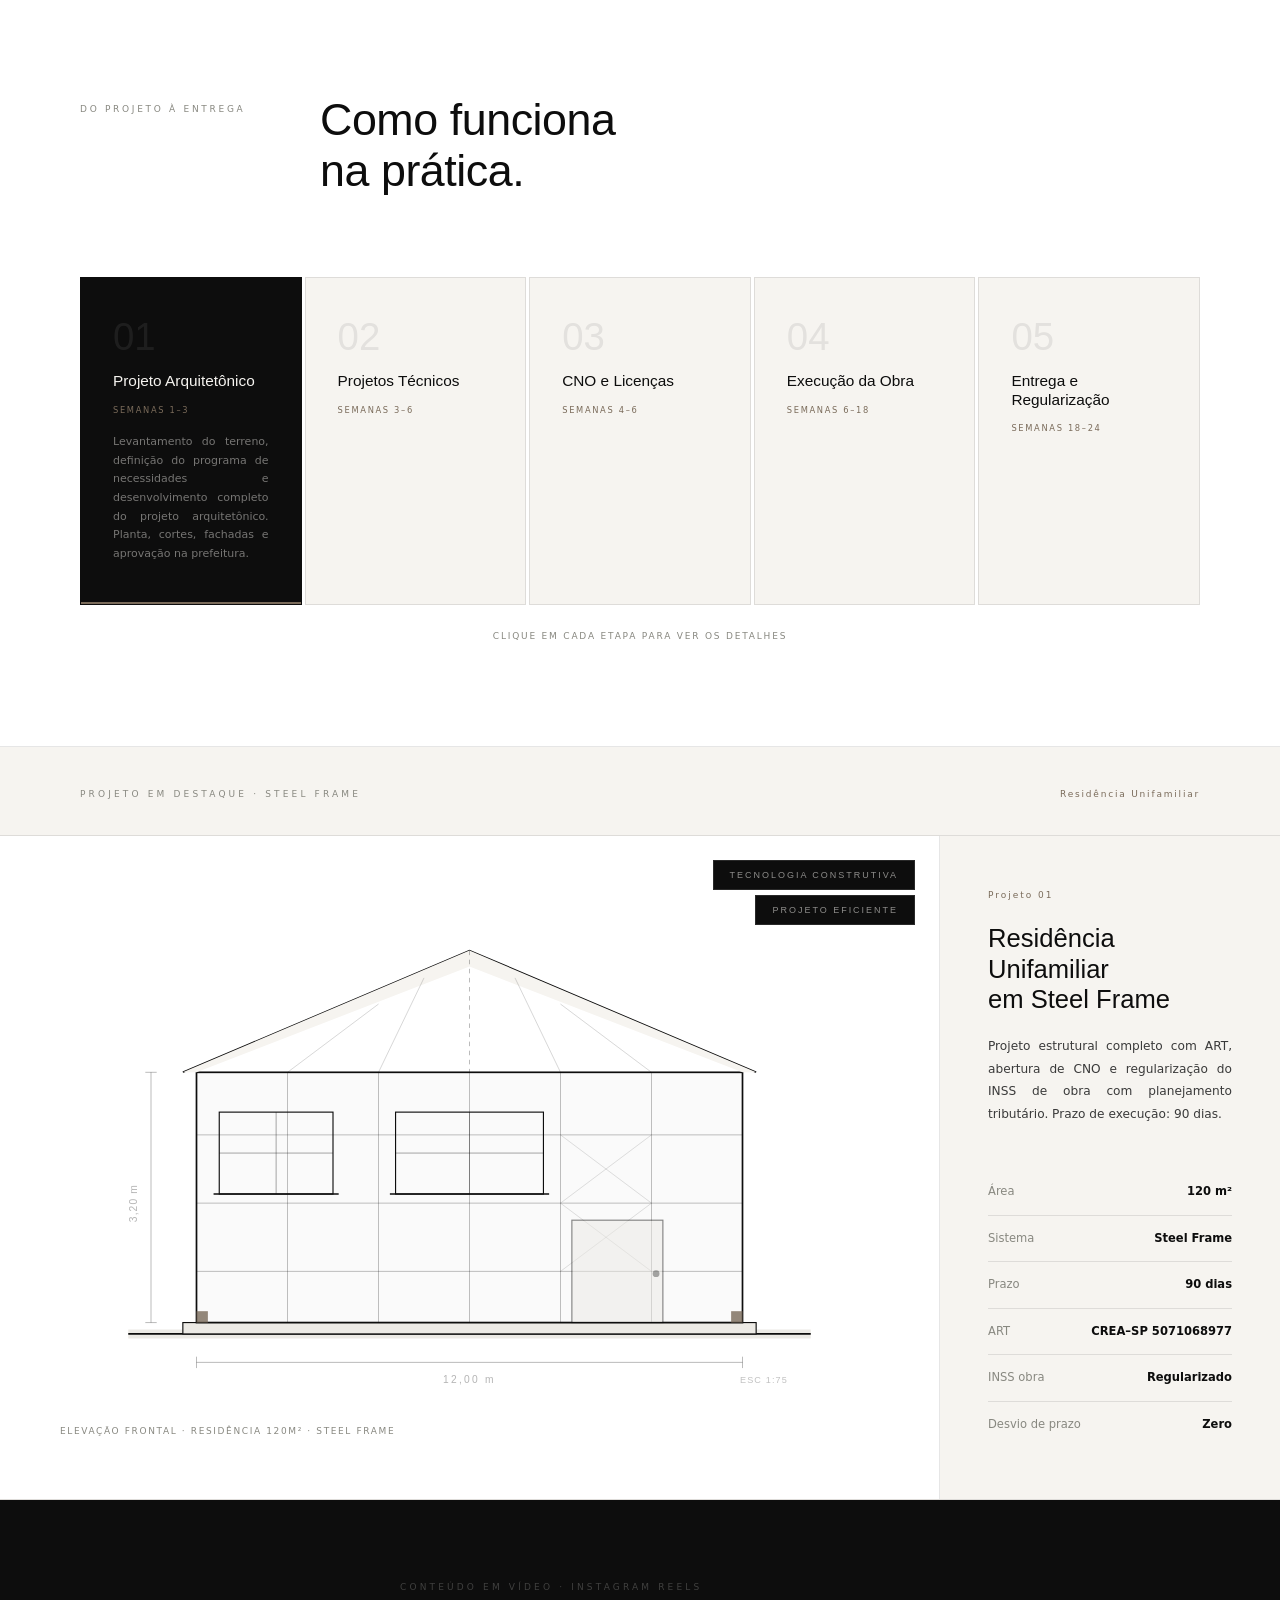
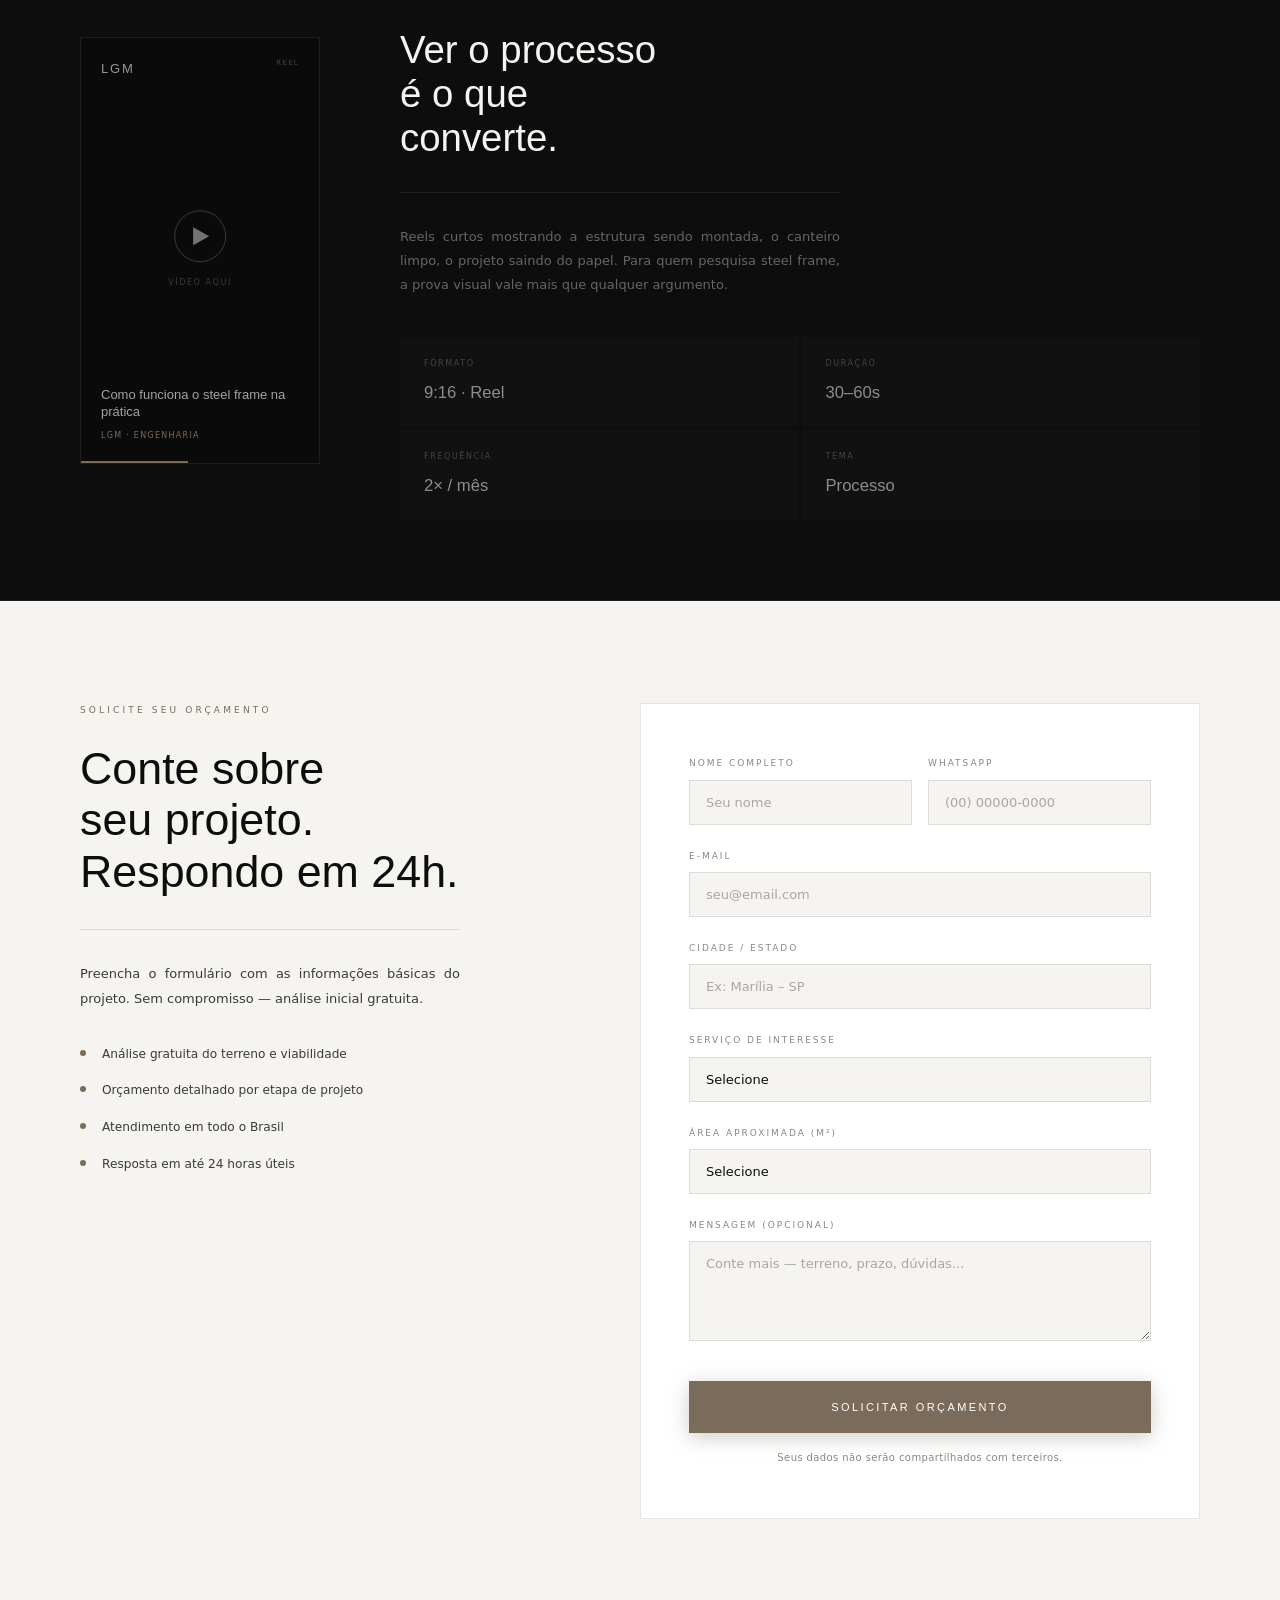
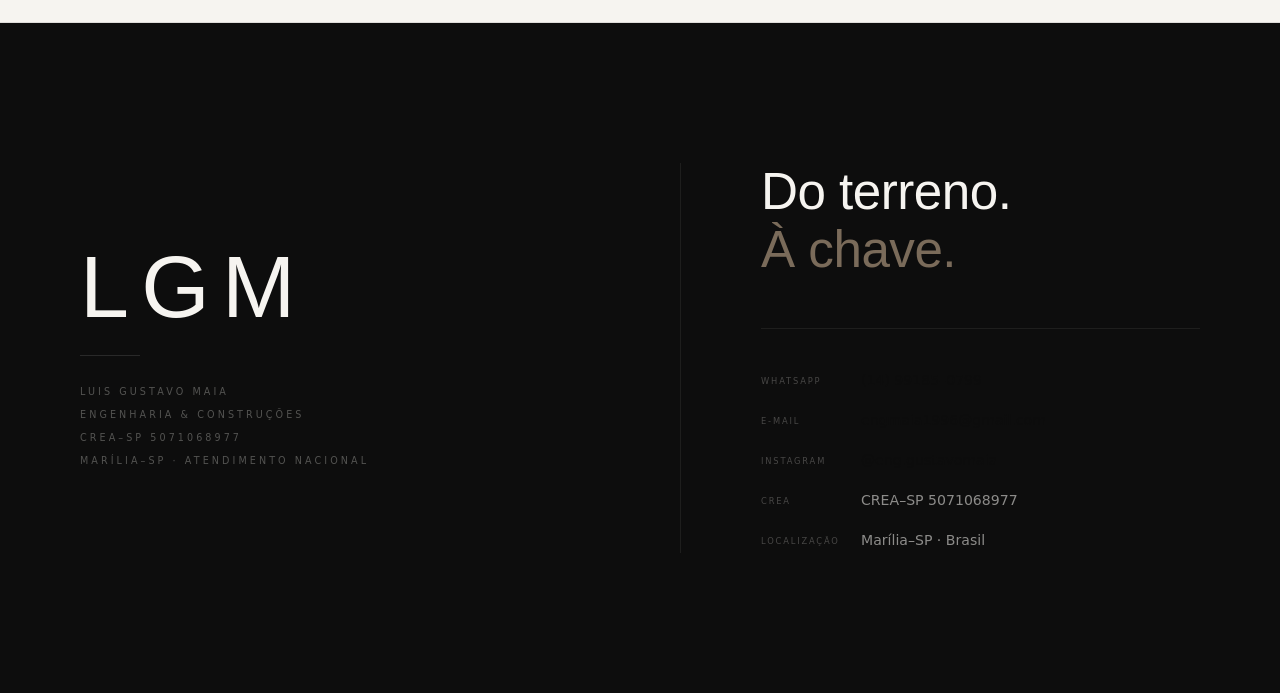
==== commit 41be5a04: "Adicionar páginas Blog e Projetos ao site LGM blog.html: - Hero escuro, filtros por categoria (Steel" ====
--- a/index.html
+++ b/index.html
@@ -579,6 +579,8 @@
     <nav class="cover-nav">
       <a href="#servicos">Serviços</a>
       <a href="#sf">Steel Frame</a>
+      <a href="projetos.html">Projetos</a>
+      <a href="blog.html">Blog</a>
       <a href="#orcamento">Orçamento</a>
       <a href="#contato">Contato</a>
     </nav>
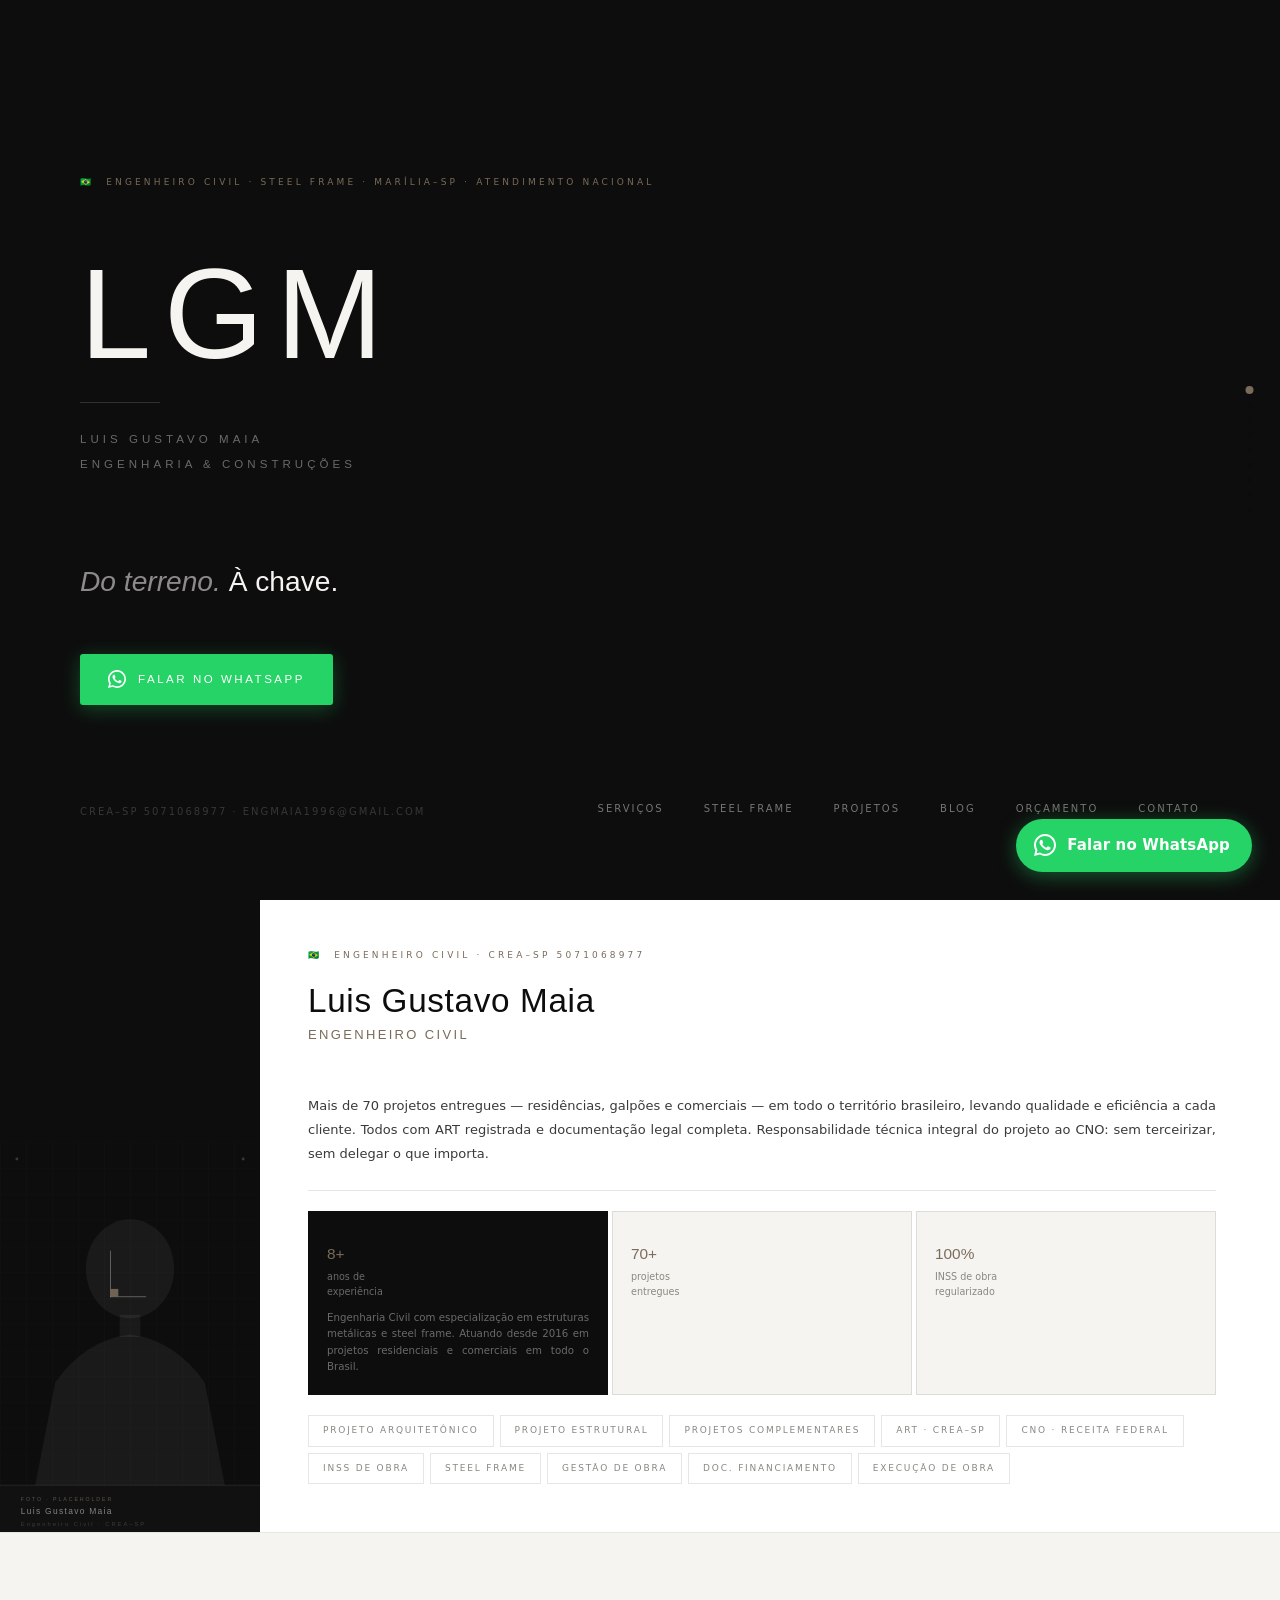
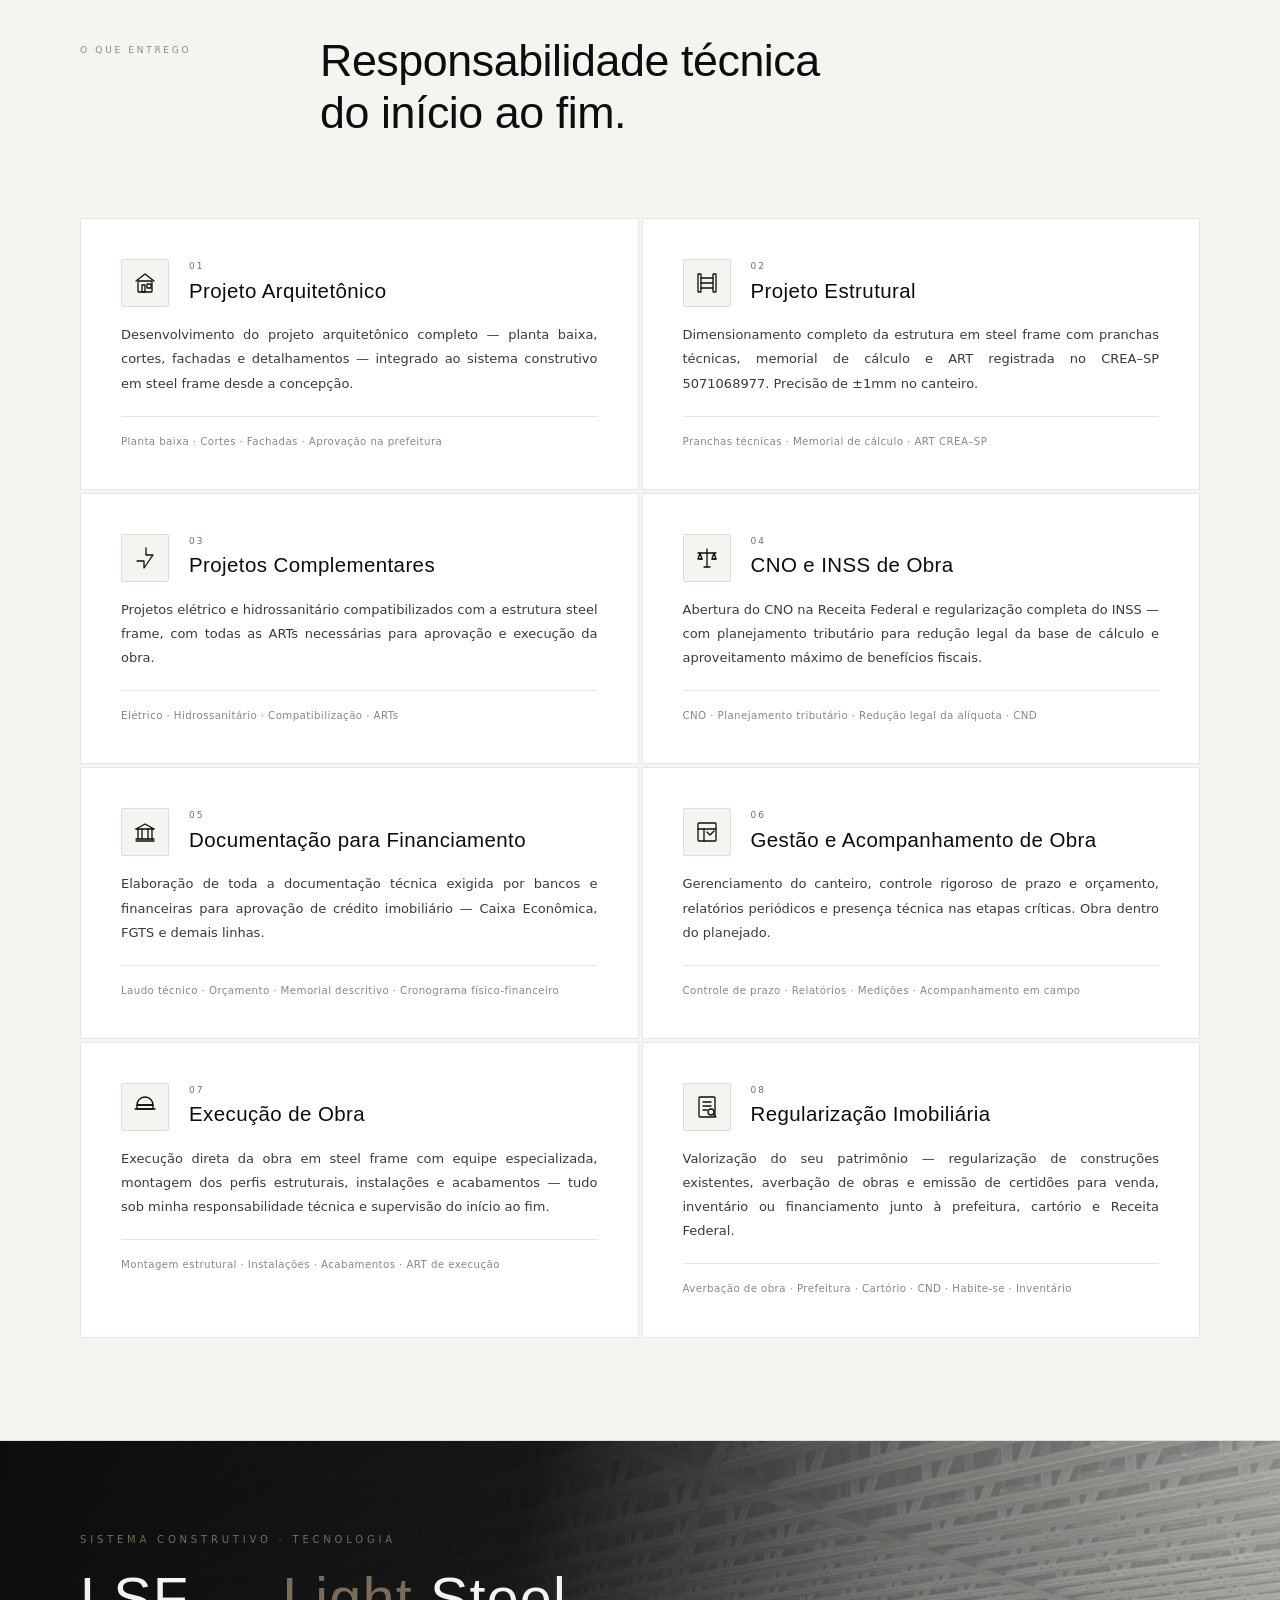
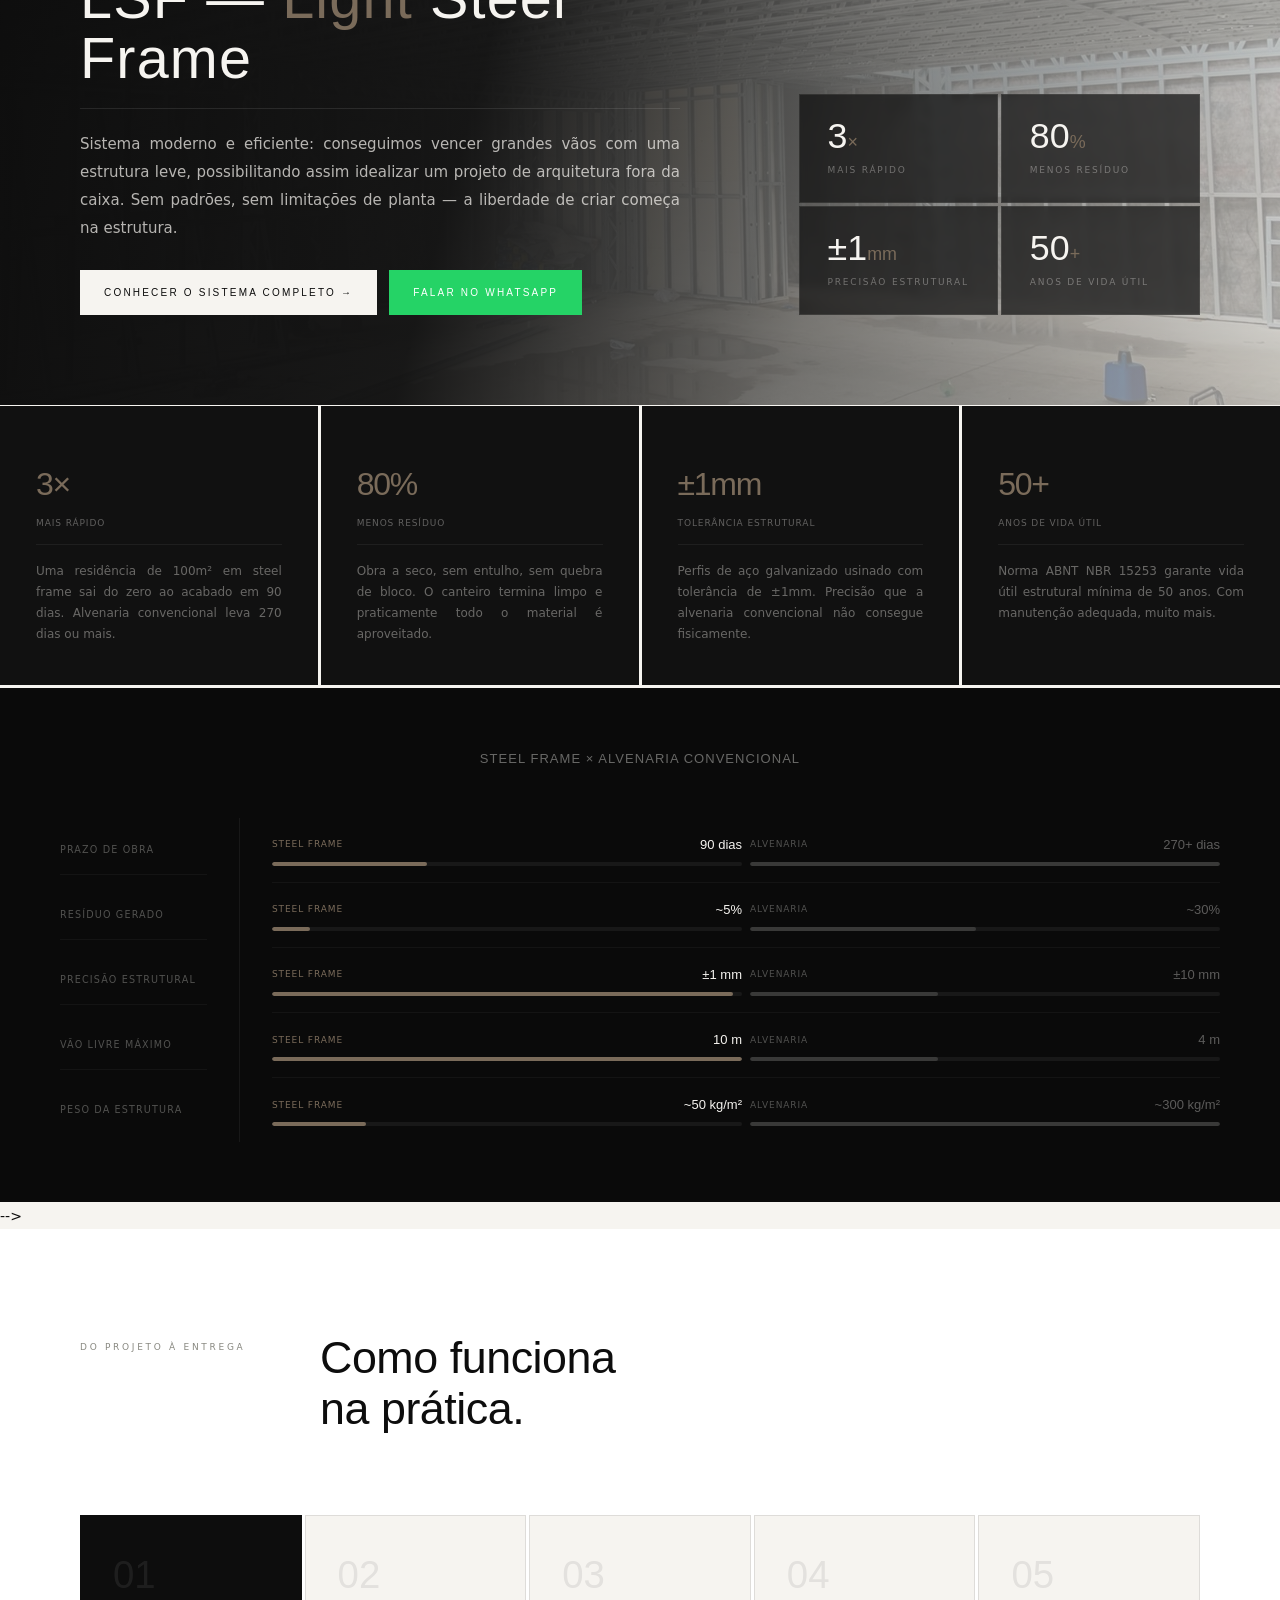
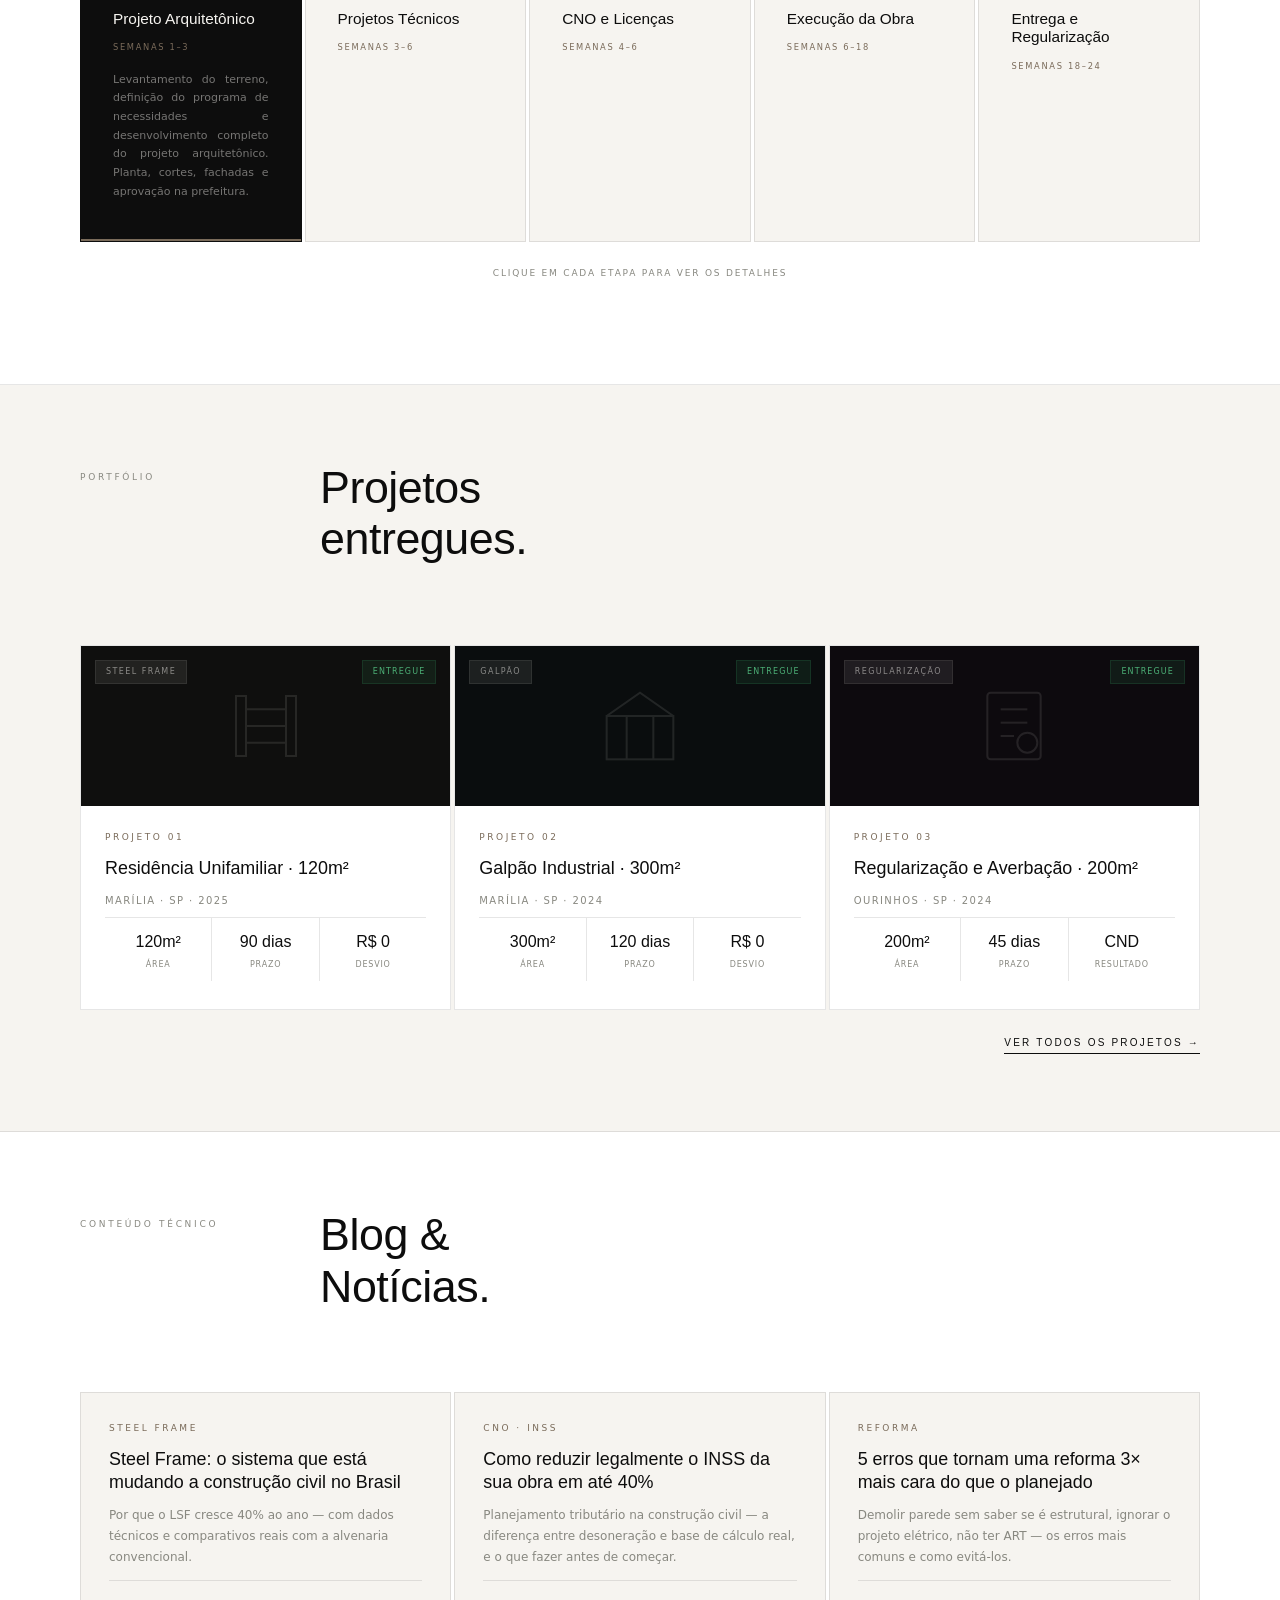
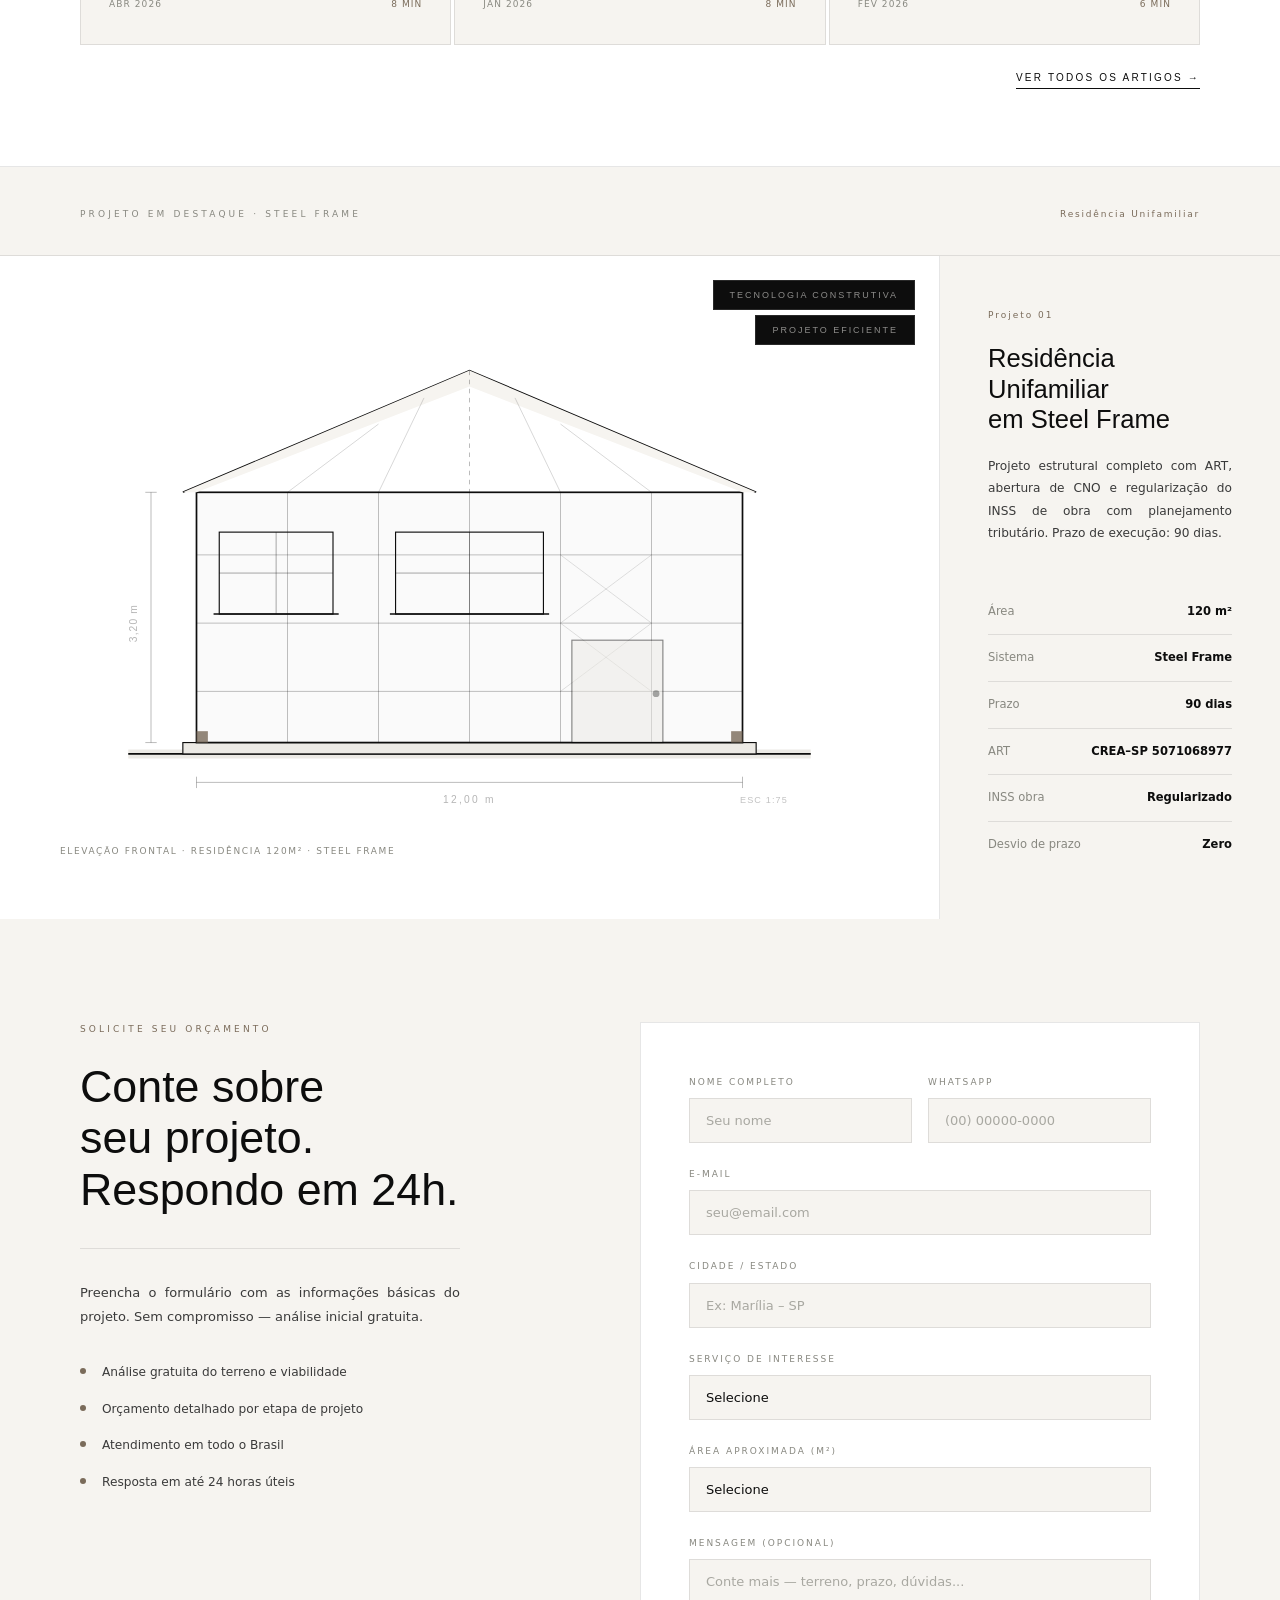
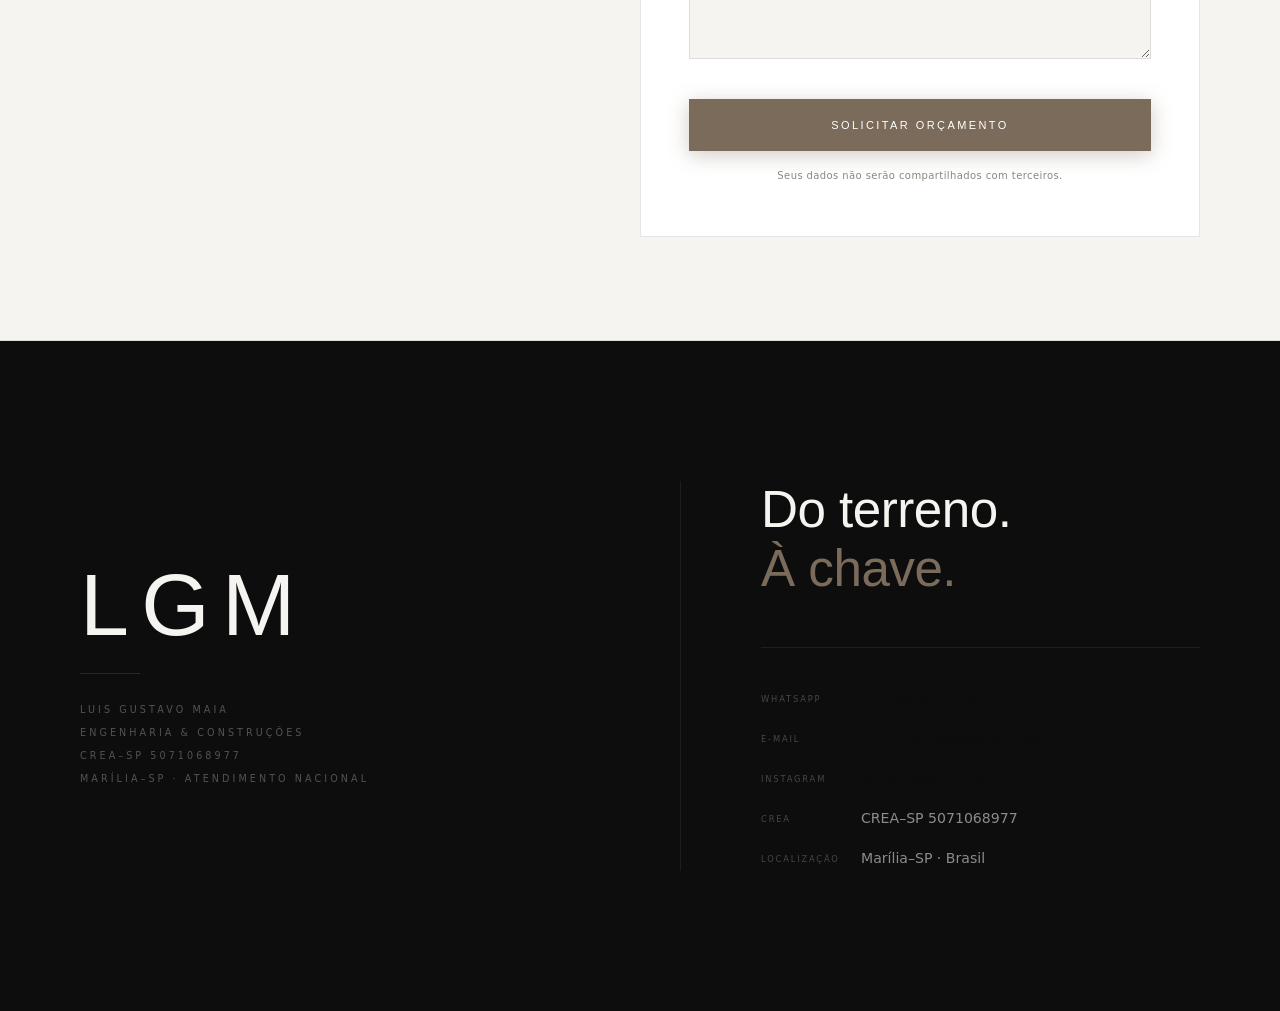
==== commit 014fd88c: "Reestruturação: single-page + Steel Frame como página dedicada index.html: - Seção SF vira TEASER co" ====
--- a/index.html
+++ b/index.html
@@ -549,15 +549,15 @@
 <body>
 
 <nav class="sidenav">
-  <a href="#capa"      class="sidenav-dot"></a>
-  <a href="#sobre"     class="sidenav-dot"></a>
-  <a href="#servicos"  class="sidenav-dot"></a>
-  <a href="#sf"        class="sidenav-dot"></a>
-  <a href="#timeline"  class="sidenav-dot"></a>
-  <a href="#projeto"   class="sidenav-dot"></a>
-  <a href="#reel"      class="sidenav-dot"></a>
-  <a href="#orcamento" class="sidenav-dot"></a>
-  <a href="#contato"   class="sidenav-dot"></a>
+  <a href="#capa"      class="sidenav-dot" title="Início"></a>
+  <a href="#sobre"     class="sidenav-dot" title="Sobre"></a>
+  <a href="#servicos"  class="sidenav-dot" title="Serviços"></a>
+  <a href="#sf"        class="sidenav-dot" title="Steel Frame"></a>
+  <a href="#timeline"  class="sidenav-dot" title="Como funciona"></a>
+  <a href="#projetos"  class="sidenav-dot" title="Projetos"></a>
+  <a href="#blog"      class="sidenav-dot" title="Blog"></a>
+  <a href="#orcamento" class="sidenav-dot" title="Orçamento"></a>
+  <a href="#contato"   class="sidenav-dot" title="Contato"></a>
 </nav>
 
 
@@ -578,9 +578,9 @@
     <div class="cover-footer-label">CREA–SP 5071068977 · engmaia1996@gmail.com</div>
     <nav class="cover-nav">
       <a href="#servicos">Serviços</a>
-      <a href="#sf">Steel Frame</a>
-      <a href="projetos.html">Projetos</a>
-      <a href="blog.html">Blog</a>
+      <a href="steelframe.html">Steel Frame</a>
+      <a href="#projetos">Projetos</a>
+      <a href="#blog">Blog</a>
       <a href="#orcamento">Orçamento</a>
       <a href="#contato">Contato</a>
     </nav>
@@ -800,27 +800,43 @@
 </section>
 
 
-<!-- ══ 04 STEEL FRAME ═════════════════════ -->
-<section class="sf-section" id="sf">
-
-  <!-- Hero banner com foto -->
-  <div class="sf-hero">
-    <div class="sf-hero-bg"></div>
-    <div class="sf-hero-overlay"></div>
-    <div class="sf-hero-content reveal">
-      <div class="sf-eyebrow">Sistema Construtivo · Tecnologia</div>
-      <div class="sf-title">LSF — <em>Light</em> Steel Frame</div>
-      <div class="sf-subtitle">
-        Sistema moderno e eficiente: conseguimos vencer grandes vãos com uma estrutura leve, possibilitando assim idealizar um projeto de arquitetura fora da caixa. Sem padrões, sem limitações de planta — a liberdade de criar começa na estrutura.
-      </div>
-    </div>
-  </div>
-
-  <!-- Corpo: vantagens + counters + comparativo -->
-  <div class="sf-body">
-
-  <!-- Vantagens em 3 colunas — diferentes dos counters -->
-  <div class="sf-vantagens reveal">
+<!-- ══ 04 STEEL FRAME TEASER ═══════════════ -->
+<section id="sf" style="position:relative;overflow:hidden;min-height:480px;display:flex;align-items:flex-end;border-bottom:1px solid rgba(246,244,240,.06);">
+  <div style="position:absolute;inset:0;background:url('steel_frame.jpg') center/cover no-repeat;opacity:.28;"></div>
+  <div style="position:absolute;inset:0;background:linear-gradient(105deg,rgba(13,13,13,1) 0%,rgba(13,13,13,.95) 38%,rgba(13,13,13,.5) 65%,rgba(13,13,13,.15) 100%);"></div>
+  <div class="reveal" style="position:relative;z-index:2;padding:clamp(48px,7vw,100px) 80px;display:flex;flex-direction:column;gap:20px;max-width:760px;">
+    <div style="font-size:10px;letter-spacing:.38em;text-transform:uppercase;color:var(--terra);">Sistema Construtivo · Tecnologia</div>
+    <div style="font-family:var(--D);font-size:clamp(36px,4.5vw,68px);font-weight:200;color:var(--paper);line-height:1.05;letter-spacing:.02em;">LSF — <span style="color:var(--terra);">Light</span> Steel Frame</div>
+    <div style="font-size:clamp(15px,1.15vw,18px);color:rgba(246,244,240,.72);line-height:1.85;text-align:justify;max-width:620px;border-top:1px solid rgba(246,244,240,.10);padding-top:22px;">
+      Sistema moderno e eficiente: conseguimos vencer grandes vãos com uma estrutura leve, possibilitando assim idealizar um projeto de arquitetura fora da caixa. Sem padrões, sem limitações de planta — a liberdade de criar começa na estrutura.
+    </div>
+    <div style="display:flex;gap:12px;flex-wrap:wrap;margin-top:8px;">
+      <a href="steelframe.html" style="display:inline-flex;align-items:center;gap:8px;background:var(--paper);color:var(--ink);font-family:var(--D);font-size:10px;letter-spacing:.22em;text-transform:uppercase;padding:14px 24px;text-decoration:none;transition:background .2s;">Conhecer o sistema completo →</a>
+      <a href="https://wa.me/5514991850799?text=Olá%2C%20quero%20saber%20mais%20sobre%20steel%20frame" target="_blank" style="display:inline-flex;align-items:center;gap:8px;background:#25D366;color:#fff;font-family:var(--D);font-size:10px;letter-spacing:.22em;text-transform:uppercase;padding:14px 24px;text-decoration:none;transition:background .2s;">Falar no WhatsApp</a>
+    </div>
+  </div>
+  <!-- 4 stats flutuantes no canto direito -->
+  <div style="position:relative;z-index:2;margin-left:auto;padding:clamp(48px,7vw,100px) 80px clamp(48px,7vw,100px) 0;display:grid;grid-template-columns:1fr 1fr;gap:3px;flex-shrink:0;" class="reveal">
+    <div style="background:rgba(13,13,13,.7);border:1px solid rgba(246,244,240,.08);padding:24px 28px;backdrop-filter:blur(4px);">
+      <div style="font-family:var(--D);font-size:clamp(28px,2.8vw,42px);font-weight:200;color:var(--paper);line-height:1;">3<span style="font-size:.5em;color:var(--terra);">×</span></div>
+      <div style="font-size:9px;letter-spacing:.2em;text-transform:uppercase;color:rgba(246,244,240,.35);margin-top:8px;">Mais rápido</div>
+    </div>
+    <div style="background:rgba(13,13,13,.7);border:1px solid rgba(246,244,240,.08);padding:24px 28px;backdrop-filter:blur(4px);">
+      <div style="font-family:var(--D);font-size:clamp(28px,2.8vw,42px);font-weight:200;color:var(--paper);line-height:1;">80<span style="font-size:.5em;color:var(--terra);">%</span></div>
+      <div style="font-size:9px;letter-spacing:.2em;text-transform:uppercase;color:rgba(246,244,240,.35);margin-top:8px;">Menos resíduo</div>
+    </div>
+    <div style="background:rgba(13,13,13,.7);border:1px solid rgba(246,244,240,.08);padding:24px 28px;backdrop-filter:blur(4px);">
+      <div style="font-family:var(--D);font-size:clamp(28px,2.8vw,42px);font-weight:200;color:var(--paper);line-height:1;">±1<span style="font-size:.5em;color:var(--terra);">mm</span></div>
+      <div style="font-size:9px;letter-spacing:.2em;text-transform:uppercase;color:rgba(246,244,240,.35);margin-top:8px;">Precisão estrutural</div>
+    </div>
+    <div style="background:rgba(13,13,13,.7);border:1px solid rgba(246,244,240,.08);padding:24px 28px;backdrop-filter:blur(4px);">
+      <div style="font-family:var(--D);font-size:clamp(28px,2.8vw,42px);font-weight:200;color:var(--paper);line-height:1;">50<span style="font-size:.5em;color:var(--terra);">+</span></div>
+      <div style="font-size:9px;letter-spacing:.2em;text-transform:uppercase;color:rgba(246,244,240,.35);margin-top:8px;">Anos de vida útil</div>
+    </div>
+  </div>
+</section>
+
+<!--
     <div class="sf-vant">
       <div class="sf-vant-icon">10 m</div>
       <div class="sf-vant-title">Vãos livres sem pilares</div>
@@ -963,9 +979,7 @@
     </div>
   </div>
 
-  </div><!-- /sf-body -->
-
-</section>
+-->
 
 
 <!-- ══ TIMELINE ═══════════════════════════ -->
@@ -1015,8 +1029,132 @@
 </section>
 
 
-<!-- ══ 05 PROJETO ═════════════════════════ -->
-<section class="projeto-section" id="projeto">
+<!-- ══ 05 PROJETOS ════════════════════════ -->
+<section style="background:var(--paper);border-bottom:1px solid var(--line);" id="projetos">
+  <div style="padding:clamp(48px,6vw,80px) 80px;">
+    <div class="sec-header reveal">
+      <div class="sec-label">Portfólio</div>
+      <div class="sec-title">Projetos<br>entregues.</div>
+    </div>
+    <div style="display:grid;grid-template-columns:repeat(3,1fr);gap:3px;" class="reveal">
+
+      <div style="background:var(--white);border:1px solid var(--line);display:flex;flex-direction:column;">
+        <div style="height:160px;background:#0F0F0E;position:relative;display:flex;align-items:center;justify-content:center;">
+          <svg width="80" height="80" viewBox="0 0 24 24" fill="none" stroke="#F6F4F0" stroke-width=".6" opacity=".1"><rect x="3" y="3" width="3" height="18"/><rect x="18" y="3" width="3" height="18"/><line x1="6" y1="7" x2="18" y2="7"/><line x1="6" y1="12" x2="18" y2="12"/><line x1="6" y1="17" x2="18" y2="17"/></svg>
+          <div style="position:absolute;top:14px;left:14px;font-size:8px;letter-spacing:.18em;text-transform:uppercase;padding:4px 10px;background:rgba(246,244,240,.08);color:rgba(246,244,240,.5);border:1px solid rgba(246,244,240,.08);">Steel Frame</div>
+          <div style="position:absolute;top:14px;right:14px;font-size:8px;letter-spacing:.14em;text-transform:uppercase;padding:4px 10px;background:rgba(43,122,75,.15);color:#4CAF76;border:1px solid rgba(43,122,75,.25);">Entregue</div>
+        </div>
+        <div style="padding:24px 24px 28px;display:flex;flex-direction:column;gap:8px;flex:1;">
+          <div style="font-size:9px;letter-spacing:.28em;text-transform:uppercase;color:var(--terra);">Projeto 01</div>
+          <div style="font-family:var(--D);font-size:clamp(16px,1.4vw,20px);font-weight:300;color:var(--ink);">Residência Unifamiliar · 120m²</div>
+          <div style="font-size:10px;letter-spacing:.14em;text-transform:uppercase;color:var(--ink3);">Marília · SP · 2025</div>
+          <div style="display:flex;gap:0;border-top:1px solid var(--line);margin-top:auto;">
+            <div style="flex:1;padding:10px 0;text-align:center;border-right:1px solid var(--line);"><div style="font-family:var(--D);font-size:16px;font-weight:300;color:var(--ink);">120m²</div><div style="font-size:8px;letter-spacing:.1em;text-transform:uppercase;color:var(--ink3);margin-top:3px;">Área</div></div>
+            <div style="flex:1;padding:10px 0;text-align:center;border-right:1px solid var(--line);"><div style="font-family:var(--D);font-size:16px;font-weight:300;color:var(--ink);">90 dias</div><div style="font-size:8px;letter-spacing:.1em;text-transform:uppercase;color:var(--ink3);margin-top:3px;">Prazo</div></div>
+            <div style="flex:1;padding:10px 0;text-align:center;"><div style="font-family:var(--D);font-size:16px;font-weight:300;color:var(--ink);">R$ 0</div><div style="font-size:8px;letter-spacing:.1em;text-transform:uppercase;color:var(--ink3);margin-top:3px;">Desvio</div></div>
+          </div>
+        </div>
+      </div>
+
+      <div style="background:var(--white);border:1px solid var(--line);display:flex;flex-direction:column;">
+        <div style="height:160px;background:#0A0D0E;position:relative;display:flex;align-items:center;justify-content:center;">
+          <svg width="80" height="80" viewBox="0 0 24 24" fill="none" stroke="#F6F4F0" stroke-width=".6" opacity=".1"><rect x="2" y="9" width="20" height="13"/><polyline points="2 9 12 2 22 9"/><line x1="8" y1="9" x2="8" y2="22"/><line x1="16" y1="9" x2="16" y2="22"/></svg>
+          <div style="position:absolute;top:14px;left:14px;font-size:8px;letter-spacing:.18em;text-transform:uppercase;padding:4px 10px;background:rgba(246,244,240,.08);color:rgba(246,244,240,.5);border:1px solid rgba(246,244,240,.08);">Galpão</div>
+          <div style="position:absolute;top:14px;right:14px;font-size:8px;letter-spacing:.14em;text-transform:uppercase;padding:4px 10px;background:rgba(43,122,75,.15);color:#4CAF76;border:1px solid rgba(43,122,75,.25);">Entregue</div>
+        </div>
+        <div style="padding:24px 24px 28px;display:flex;flex-direction:column;gap:8px;flex:1;">
+          <div style="font-size:9px;letter-spacing:.28em;text-transform:uppercase;color:var(--terra);">Projeto 02</div>
+          <div style="font-family:var(--D);font-size:clamp(16px,1.4vw,20px);font-weight:300;color:var(--ink);">Galpão Industrial · 300m²</div>
+          <div style="font-size:10px;letter-spacing:.14em;text-transform:uppercase;color:var(--ink3);">Marília · SP · 2024</div>
+          <div style="display:flex;gap:0;border-top:1px solid var(--line);margin-top:auto;">
+            <div style="flex:1;padding:10px 0;text-align:center;border-right:1px solid var(--line);"><div style="font-family:var(--D);font-size:16px;font-weight:300;color:var(--ink);">300m²</div><div style="font-size:8px;letter-spacing:.1em;text-transform:uppercase;color:var(--ink3);margin-top:3px;">Área</div></div>
+            <div style="flex:1;padding:10px 0;text-align:center;border-right:1px solid var(--line);"><div style="font-family:var(--D);font-size:16px;font-weight:300;color:var(--ink);">120 dias</div><div style="font-size:8px;letter-spacing:.1em;text-transform:uppercase;color:var(--ink3);margin-top:3px;">Prazo</div></div>
+            <div style="flex:1;padding:10px 0;text-align:center;"><div style="font-family:var(--D);font-size:16px;font-weight:300;color:var(--ink);">R$ 0</div><div style="font-size:8px;letter-spacing:.1em;text-transform:uppercase;color:var(--ink3);margin-top:3px;">Desvio</div></div>
+          </div>
+        </div>
+      </div>
+
+      <div style="background:var(--white);border:1px solid var(--line);display:flex;flex-direction:column;">
+        <div style="height:160px;background:#0D0A0E;position:relative;display:flex;align-items:center;justify-content:center;">
+          <svg width="80" height="80" viewBox="0 0 24 24" fill="none" stroke="#F6F4F0" stroke-width=".6" opacity=".1"><rect x="4" y="2" width="16" height="20" rx="1"/><line x1="8" y1="7" x2="16" y2="7"/><line x1="8" y1="11" x2="16" y2="11"/><line x1="8" y1="15" x2="12" y2="15"/><circle cx="16" cy="17" r="3"/></svg>
+          <div style="position:absolute;top:14px;left:14px;font-size:8px;letter-spacing:.18em;text-transform:uppercase;padding:4px 10px;background:rgba(246,244,244,.08);color:rgba(246,244,240,.5);border:1px solid rgba(246,244,240,.08);">Regularização</div>
+          <div style="position:absolute;top:14px;right:14px;font-size:8px;letter-spacing:.14em;text-transform:uppercase;padding:4px 10px;background:rgba(43,122,75,.15);color:#4CAF76;border:1px solid rgba(43,122,75,.25);">Entregue</div>
+        </div>
+        <div style="padding:24px 24px 28px;display:flex;flex-direction:column;gap:8px;flex:1;">
+          <div style="font-size:9px;letter-spacing:.28em;text-transform:uppercase;color:var(--terra);">Projeto 03</div>
+          <div style="font-family:var(--D);font-size:clamp(16px,1.4vw,20px);font-weight:300;color:var(--ink);">Regularização e Averbação · 200m²</div>
+          <div style="font-size:10px;letter-spacing:.14em;text-transform:uppercase;color:var(--ink3);">Ourinhos · SP · 2024</div>
+          <div style="display:flex;gap:0;border-top:1px solid var(--line);margin-top:auto;">
+            <div style="flex:1;padding:10px 0;text-align:center;border-right:1px solid var(--line);"><div style="font-family:var(--D);font-size:16px;font-weight:300;color:var(--ink);">200m²</div><div style="font-size:8px;letter-spacing:.1em;text-transform:uppercase;color:var(--ink3);margin-top:3px;">Área</div></div>
+            <div style="flex:1;padding:10px 0;text-align:center;border-right:1px solid var(--line);"><div style="font-family:var(--D);font-size:16px;font-weight:300;color:var(--ink);">45 dias</div><div style="font-size:8px;letter-spacing:.1em;text-transform:uppercase;color:var(--ink3);margin-top:3px;">Prazo</div></div>
+            <div style="flex:1;padding:10px 0;text-align:center;"><div style="font-family:var(--D);font-size:16px;font-weight:300;color:var(--ink);">CND</div><div style="font-size:8px;letter-spacing:.1em;text-transform:uppercase;color:var(--ink3);margin-top:3px;">Resultado</div></div>
+          </div>
+        </div>
+      </div>
+
+    </div>
+    <div style="display:flex;justify-content:flex-end;margin-top:24px;">
+      <a href="projetos.html" style="font-family:var(--D);font-size:10px;letter-spacing:.22em;text-transform:uppercase;color:var(--ink);text-decoration:none;border-bottom:1px solid var(--ink);padding-bottom:2px;transition:color .2s,border-color .2s;" onmouseover="this.style.color='var(--terra)';this.style.borderColor='var(--terra)'" onmouseout="this.style.color='var(--ink)';this.style.borderColor='var(--ink)'">Ver todos os projetos →</a>
+    </div>
+  </div>
+</section>
+
+
+<!-- ══ 06 BLOG ════════════════════════════ -->
+<section style="background:var(--white);border-bottom:1px solid var(--line);" id="blog">
+  <div style="padding:clamp(48px,6vw,80px) 80px;">
+    <div class="sec-header reveal">
+      <div class="sec-label">Conteúdo técnico</div>
+      <div class="sec-title">Blog &<br>Notícias.</div>
+    </div>
+    <div style="display:grid;grid-template-columns:repeat(3,1fr);gap:3px;" class="reveal">
+
+      <article style="background:var(--paper);border:1px solid var(--line);display:flex;flex-direction:column;position:relative;overflow:hidden;transition:transform .22s,box-shadow .22s;" onmouseover="this.style.transform='translateY(-3px)';this.style.boxShadow='0 8px 32px rgba(0,0,0,.08)'" onmouseout="this.style.transform='';this.style.boxShadow=''">
+        <div style="height:8px;background:var(--terra);width:0;transition:width .35s;position:absolute;bottom:0;left:0;" class="blog-hover-bar"></div>
+        <div style="padding:28px 28px 32px;display:flex;flex-direction:column;gap:12px;flex:1;">
+          <div style="font-size:9px;letter-spacing:.28em;text-transform:uppercase;color:var(--terra);">Steel Frame</div>
+          <div style="font-family:var(--D);font-size:clamp(16px,1.4vw,20px);font-weight:300;color:var(--ink);line-height:1.25;">Steel Frame: o sistema que está mudando a construção civil no Brasil</div>
+          <div style="font-size:clamp(12px,0.9vw,13px);color:var(--ink3);line-height:1.75;flex:1;">Por que o LSF cresce 40% ao ano — com dados técnicos e comparativos reais com a alvenaria convencional.</div>
+          <div style="display:flex;justify-content:space-between;align-items:center;padding-top:16px;border-top:1px solid var(--line);">
+            <span style="font-size:9px;letter-spacing:.12em;text-transform:uppercase;color:var(--ink3);">Abr 2026</span>
+            <span style="font-size:9px;letter-spacing:.12em;text-transform:uppercase;color:var(--terra);">8 min</span>
+          </div>
+        </div>
+      </article>
+
+      <article style="background:var(--paper);border:1px solid var(--line);display:flex;flex-direction:column;position:relative;overflow:hidden;transition:transform .22s,box-shadow .22s;" onmouseover="this.style.transform='translateY(-3px)';this.style.boxShadow='0 8px 32px rgba(0,0,0,.08)'" onmouseout="this.style.transform='';this.style.boxShadow=''">
+        <div style="padding:28px 28px 32px;display:flex;flex-direction:column;gap:12px;flex:1;">
+          <div style="font-size:9px;letter-spacing:.28em;text-transform:uppercase;color:var(--terra);">CNO · INSS</div>
+          <div style="font-family:var(--D);font-size:clamp(16px,1.4vw,20px);font-weight:300;color:var(--ink);line-height:1.25;">Como reduzir legalmente o INSS da sua obra em até 40%</div>
+          <div style="font-size:clamp(12px,0.9vw,13px);color:var(--ink3);line-height:1.75;flex:1;">Planejamento tributário na construção civil — a diferença entre desoneração e base de cálculo real, e o que fazer antes de começar.</div>
+          <div style="display:flex;justify-content:space-between;align-items:center;padding-top:16px;border-top:1px solid var(--line);">
+            <span style="font-size:9px;letter-spacing:.12em;text-transform:uppercase;color:var(--ink3);">Jan 2026</span>
+            <span style="font-size:9px;letter-spacing:.12em;text-transform:uppercase;color:var(--terra);">8 min</span>
+          </div>
+        </div>
+      </article>
+
+      <article style="background:var(--paper);border:1px solid var(--line);display:flex;flex-direction:column;position:relative;overflow:hidden;transition:transform .22s,box-shadow .22s;" onmouseover="this.style.transform='translateY(-3px)';this.style.boxShadow='0 8px 32px rgba(0,0,0,.08)'" onmouseout="this.style.transform='';this.style.boxShadow=''">
+        <div style="padding:28px 28px 32px;display:flex;flex-direction:column;gap:12px;flex:1;">
+          <div style="font-size:9px;letter-spacing:.28em;text-transform:uppercase;color:var(--terra);">Reforma</div>
+          <div style="font-family:var(--D);font-size:clamp(16px,1.4vw,20px);font-weight:300;color:var(--ink);line-height:1.25;">5 erros que tornam uma reforma 3× mais cara do que o planejado</div>
+          <div style="font-size:clamp(12px,0.9vw,13px);color:var(--ink3);line-height:1.75;flex:1;">Demolir parede sem saber se é estrutural, ignorar o projeto elétrico, não ter ART — os erros mais comuns e como evitá-los.</div>
+          <div style="display:flex;justify-content:space-between;align-items:center;padding-top:16px;border-top:1px solid var(--line);">
+            <span style="font-size:9px;letter-spacing:.12em;text-transform:uppercase;color:var(--ink3);">Fev 2026</span>
+            <span style="font-size:9px;letter-spacing:.12em;text-transform:uppercase;color:var(--terra);">6 min</span>
+          </div>
+        </div>
+      </article>
+
+    </div>
+    <div style="display:flex;justify-content:flex-end;margin-top:24px;">
+      <a href="blog.html" style="font-family:var(--D);font-size:10px;letter-spacing:.22em;text-transform:uppercase;color:var(--ink);text-decoration:none;border-bottom:1px solid var(--ink);padding-bottom:2px;transition:color .2s,border-color .2s;" onmouseover="this.style.color='var(--terra)';this.style.borderColor='var(--terra)'" onmouseout="this.style.color='var(--ink)';this.style.borderColor='var(--ink)'">Ver todos os artigos →</a>
+    </div>
+  </div>
+</section>
+
+
+<!--SEÇÕES ANTIGAS REMOVIDAS: #projeto (SVG drawing) + #reel (placeholder)-->
   <div class="projeto-header">
     <span class="projeto-eyebrow">Projeto em destaque · Steel Frame</span>
     <span class="projeto-label">Residência Unifamiliar</span>
@@ -1135,37 +1273,6 @@
 </section>
 
 
-<!-- ══ 06 REEL ════════════════════════════ -->
-<section class="reel-section" id="reel">
-  <div class="reel-inner">
-    <div class="reel-box reveal">
-      <div class="reel-top">
-        <span class="reel-logo">LGM</span>
-        <span class="reel-type">Reel</span>
-      </div>
-      <div class="reel-center">
-        <div class="reel-play"></div>
-        <span class="reel-play-label">Vídeo aqui</span>
-      </div>
-      <div class="reel-bottom">
-        <div class="reel-title">Como funciona o steel frame na prática</div>
-        <div class="reel-sub">LGM · Engenharia</div>
-      </div>
-      <div class="reel-bar"></div>
-    </div>
-    <div class="reel-info reveal reveal-delay-2">
-      <div class="reel-info-tag">Conteúdo em vídeo · Instagram Reels</div>
-      <div class="reel-info-headline">Ver o processo<br>é o que<br>converte.</div>
-      <div class="reel-info-text">Reels curtos mostrando a estrutura sendo montada, o canteiro limpo, o projeto saindo do papel. Para quem pesquisa steel frame, a prova visual vale mais que qualquer argumento.</div>
-      <div class="reel-formats">
-        <div class="rfi"><div class="rfi-label">Formato</div><div class="rfi-val">9:16 · Reel</div></div>
-        <div class="rfi"><div class="rfi-label">Duração</div><div class="rfi-val">30–60s</div></div>
-        <div class="rfi"><div class="rfi-label">Frequência</div><div class="rfi-val">2× / mês</div></div>
-        <div class="rfi"><div class="rfi-label">Tema</div><div class="rfi-val">Processo</div></div>
-      </div>
-    </div>
-  </div>
-</section>
 
 
 <!-- ══ ORÇAMENTO ══════════════════════════ -->
@@ -1386,7 +1493,7 @@
 
 // ── Sidenav active on scroll ──
 (function() {
-  var sectionIds = ['capa','sobre','servicos','sf','timeline','projeto','reel','orcamento','contato'];
+  var sectionIds = ['capa','sobre','servicos','sf','timeline','projetos','blog','orcamento','contato'];
   var dots = document.querySelectorAll('.sidenav-dot');
   function updateNav() {
     var scrollY = window.scrollY + window.innerHeight * 0.35;
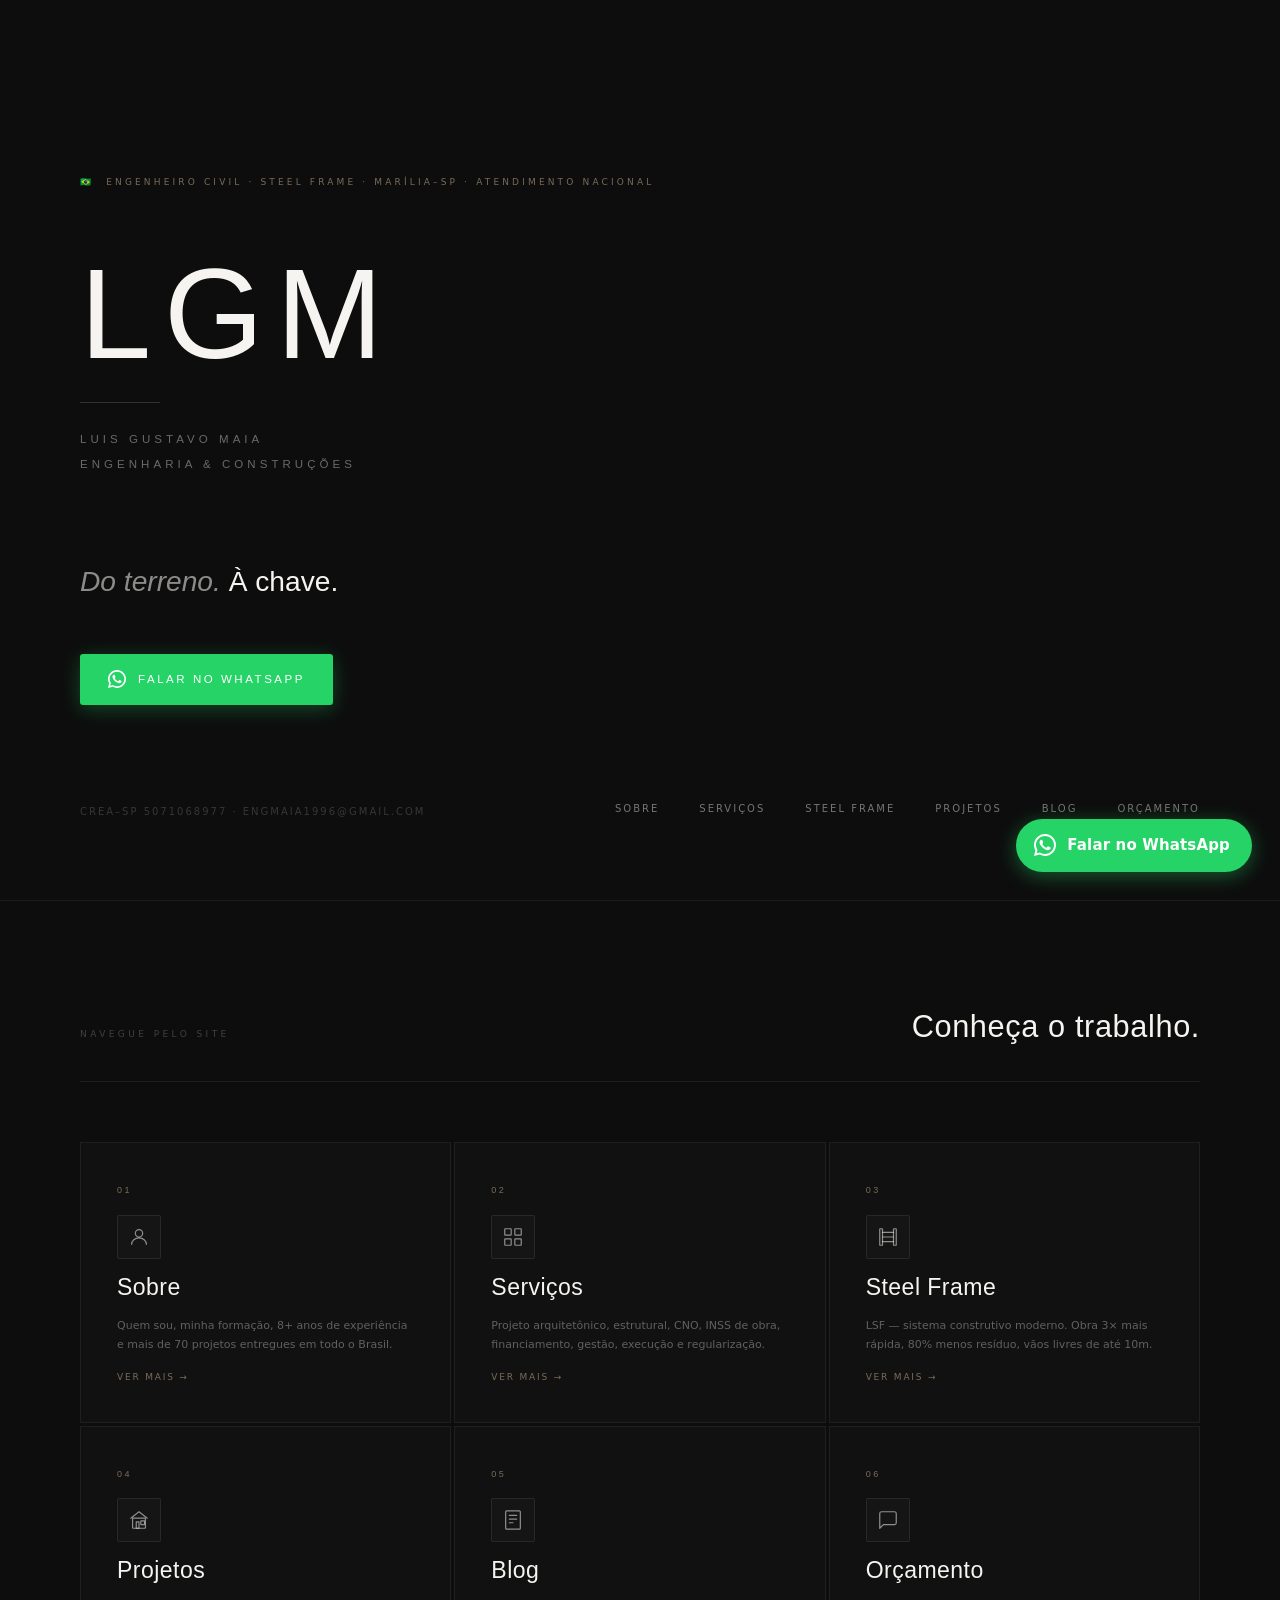
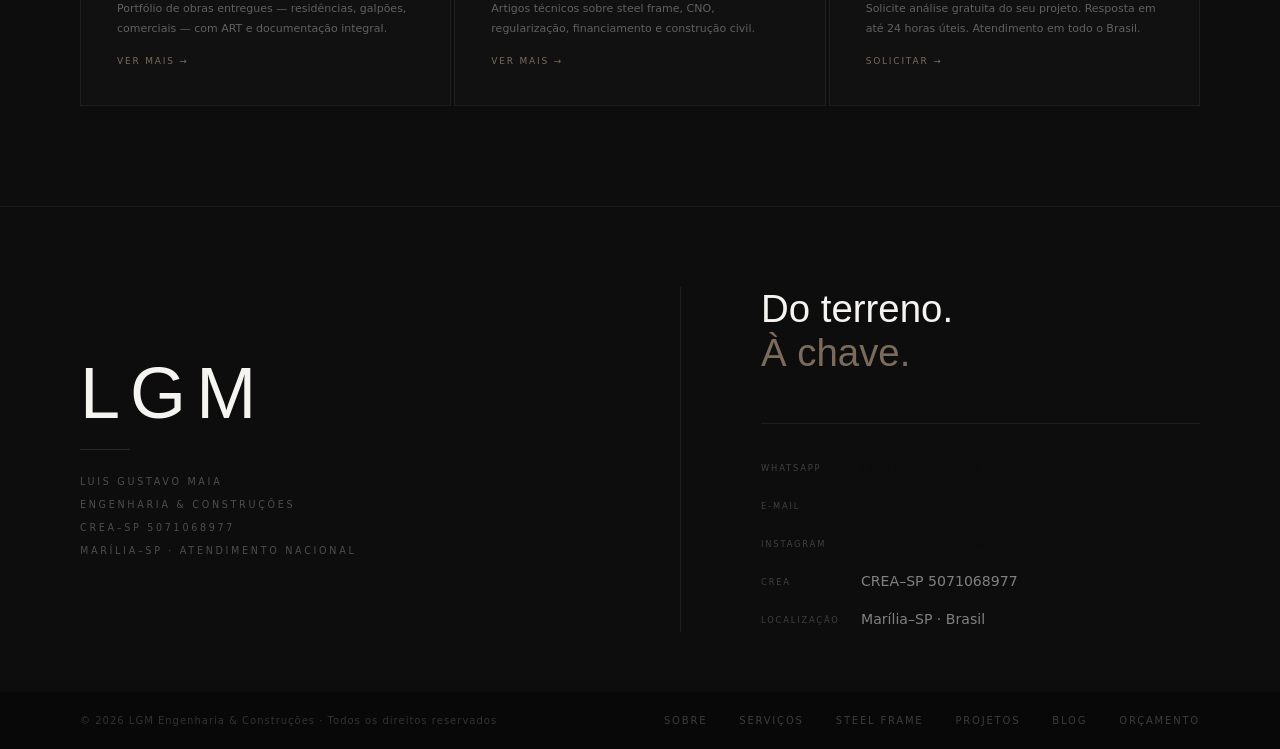
==== commit 279e5b44: "Restructure site: minimal index + 4 dedicated pages - index.html rewritten as clean landing (hero + " ====
--- a/index.html
+++ b/index.html
@@ -4,6 +4,7 @@
 <meta charset="UTF-8">
 <meta name="viewport" content="width=device-width, initial-scale=1.0, minimum-scale=1.0">
 <title>LGM · Luis Gustavo Maia — Engenharia & Construções</title>
+<meta name="description" content="Engenheiro Civil em Marília–SP. Steel frame, projetos arquitetônicos, CNO, INSS de obra e regularização imobiliária. CREA–SP 5071068977.">
 <style>
 
 :root {
@@ -36,28 +37,13 @@
   transform: translateY(28px);
   transition: opacity .65s ease, transform .65s ease;
 }
-.reveal.visible {
-  opacity: 1;
-  transform: translateY(0);
-}
+.reveal.visible { opacity: 1; transform: translateY(0); }
 .reveal-delay-1 { transition-delay: .1s; }
 .reveal-delay-2 { transition-delay: .2s; }
 .reveal-delay-3 { transition-delay: .3s; }
 .reveal-delay-4 { transition-delay: .4s; }
-
-/* ── SIDENAV ── */
-.sidenav {
-  position: fixed; right: 28px; top: 50%;
-  transform: translateY(-50%);
-  display: flex; flex-direction: column; gap: 10px;
-  z-index: 100;
-}
-.sidenav-dot {
-  width: 5px; height: 5px; border-radius: 50%;
-  background: rgba(13,13,13,.18); display: block;
-  transition: background .2s, transform .2s;
-}
-.sidenav-dot:hover { background: var(--terra); transform: scale(1.5); }
+.reveal-delay-5 { transition-delay: .5s; }
+.reveal-delay-6 { transition-delay: .6s; }
 
 /* ── 01 CAPA ── */
 .cover {
@@ -78,387 +64,151 @@
 .cover-nav a { font-size:10px; letter-spacing:.2em; text-transform:uppercase; color:rgba(246,244,240,.45); text-decoration:none; transition:color .2s, border-bottom-color .2s; border-bottom:1px solid transparent; padding-bottom:2px; }
 .cover-nav a:hover { color:var(--terra); border-bottom-color:var(--terra); }
 
-/* ── 02 SOBRE ── */
-.sobre-section { display:grid; grid-template-columns:260px 1fr; background:var(--white); border-bottom:1px solid var(--line); min-height:420px; }
-.sobre-media { position:relative; overflow:visible; background:var(--ink); }
-.portrait-box { width:100%; height:100%; min-height:420px; position:relative; overflow:hidden; display:flex; align-items:flex-end; }
-.portrait-box img { width:100%; height:100%; object-fit:cover; object-position:center top; }
-.sobre-content { padding:48px 64px 48px 48px; display:flex; flex-direction:column; justify-content:center; gap:20px; }
-.sobre-eyebrow { font-size:clamp(9px,0.7vw,11px); letter-spacing:.35em; text-transform:uppercase; color:var(--terra); }
-.sobre-name { font-family:var(--D); font-size:clamp(26px,2.6vw,38px); font-weight:300; color:var(--ink); line-height:1.1; letter-spacing:.02em; white-space:nowrap; }
-.sobre-title-eng { font-family:var(--D); font-size:clamp(11px,0.9vw,14px); font-weight:300; letter-spacing:.18em; text-transform:uppercase; color:var(--terra); margin-top:-10px; }
-.sobre-bio { font-size:clamp(13px,1vw,14px); color:var(--ink2); line-height:1.85; text-align:justify; padding-bottom:24px; border-bottom:1px solid var(--line); }
-.sobre-creds { display:grid; grid-template-columns:1fr 1fr 1fr; gap:4px; }
-.cred-card {
-  padding:20px 18px; border:1px solid var(--line);
-  cursor:pointer; transition:background .2s, transform .15s;
-  background:var(--paper);
-}
-.cred-card:hover { background:var(--paper2); transform:translateY(-2px); }
-.cred-card.active { background:var(--ink); }
-.cred-num { font-family:var(--D); font-size:clamp(26px,2.5vw,34px); font-weight:300; color:var(--ink); line-height:1; margin-bottom:6px; transition:color .2s; }
-.cred-card.active .cred-num { color:var(--paper); }
-.cred-num span { font-size:clamp(13px,1.2vw,16px); color:var(--terra); }
-.cred-label { font-size:clamp(9px,0.75vw,11px); color:var(--ink3); line-height:1.5; transition:color .2s; }
-.cred-card.active .cred-label { color:rgba(246,244,240,.4); }
-.cred-expand { font-size:clamp(10px,0.8vw,12px); color:var(--ink3); line-height:1.6; margin-top:10px; max-height:0; overflow:hidden; transition:max-height .35s ease, opacity .3s; opacity:0; text-align:justify; }
-.cred-card.active .cred-expand { max-height:80px; opacity:1; color:rgba(246,244,240,.4); }
-.sobre-tags { display:flex; flex-wrap:wrap; gap:6px; }
-.svc-tag { font-size:9px; letter-spacing:.2em; text-transform:uppercase; padding:7px 14px; border:1px solid var(--line); color:var(--ink3); transition: border-color .2s, color .2s; cursor:default; }
-.svc-tag:hover { border-color:var(--terra); color:var(--terra); }
-
-/* ── 03 SERVIÇOS ── */
-.servicos-section { padding:clamp(60px,8vw,120px) 80px; background:var(--paper); border-bottom:1px solid var(--line); }
-.sec-header { display:grid; grid-template-columns:200px 1fr; gap:40px; align-items:start; margin-bottom:80px; }
-.sec-label { font-size:clamp(9px,0.7vw,11px); letter-spacing:.3em; text-transform:uppercase; color:var(--ink3); padding-top:8px; }
-.sec-title { font-family:var(--D); font-size:clamp(32px,3.5vw,52px); font-weight:300; color:var(--ink); line-height:1.15; letter-spacing:-.01em; }
-.servicos-grid { display:grid; grid-template-columns:1fr 1fr; gap:3px; }
-.svc-card {
-  background:var(--white); padding:40px 40px 40px 40px;
-  border:1px solid var(--line);
-  display:flex; flex-direction:column; gap:16px;
-  cursor:default;
-  transition: box-shadow .25s, transform .25s, background .2s;
+/* ── CTA BUTTON ── */
+.cover-cta {
+  display:inline-flex; align-items:center; gap:12px;
+  margin-top:48px;
+  background:#25D366; color:#fff;
+  padding:16px 28px; border-radius:3px;
+  font-family:var(--D); font-size:clamp(10px,0.9vw,13px);
+  letter-spacing:.22em; text-transform:uppercase;
+  text-decoration:none; font-weight:400;
+  box-shadow:0 4px 20px rgba(37,211,102,.30);
+  transition:background .22s, box-shadow .22s, transform .18s;
+}
+.cover-cta:hover { background:#1ebe5c; box-shadow:0 6px 28px rgba(37,211,102,.45); transform:translateY(-1px); }
+.cover-cta svg { width:18px; height:18px; fill:#fff; flex-shrink:0; }
+
+/* ── NAV CARDS SECTION ── */
+.nav-section {
+  background: var(--ink);
+  padding: clamp(60px,8vw,100px) 80px;
+  border-top: 1px solid rgba(246,244,240,.06);
+}
+.nav-section-header {
+  display: flex; justify-content: space-between; align-items: baseline;
+  margin-bottom: 60px;
+  border-bottom: 1px solid rgba(246,244,240,.07);
+  padding-bottom: 28px;
+}
+.nav-section-label {
+  font-size: clamp(9px,0.7vw,11px); letter-spacing:.38em; text-transform:uppercase;
+  color: rgba(246,244,240,.22);
+}
+.nav-section-title {
+  font-family: var(--D); font-size: clamp(26px,2.4vw,36px); font-weight:200;
+  color: var(--paper); letter-spacing:.02em;
+}
+
+.nav-grid {
+  display: grid;
+  grid-template-columns: repeat(3, 1fr);
+  gap: 3px;
+}
+
+.nav-card {
+  background: #111;
+  border: 1px solid rgba(246,244,240,.06);
+  padding: 40px 36px 36px;
+  text-decoration: none;
+  color: inherit;
+  display: flex; flex-direction: column; gap: 16px;
   position: relative; overflow: hidden;
-}
-.svc-card::after {
+  cursor: pointer;
+  transition: background .25s, transform .22s;
+  min-height: 220px;
+}
+.nav-card::after {
   content:''; position:absolute; bottom:0; left:0;
   width:0; height:2px; background:var(--terra);
   transition: width .35s ease;
 }
-.svc-card:hover { box-shadow:0 8px 40px rgba(0,0,0,.07); transform:translateY(-2px); background:var(--paper); }
-.svc-card:hover::after { width:100%; }
-/* icon + header row */
-.svc-head { display:flex; align-items:flex-start; gap:20px; }
-.svc-icon { width:48px; height:48px; flex-shrink:0; display:flex; align-items:center; justify-content:center; border:1px solid var(--line); border-radius:2px; background:var(--paper); transition:background .2s, border-color .2s; }
-.svc-card:hover .svc-icon { background:var(--ink); border-color:var(--ink); }
-.svc-icon svg { width:24px; height:24px; stroke:var(--ink); fill:none; transition:stroke .2s; }
-.svc-card:hover .svc-icon svg { stroke:var(--paper); }
-.svc-icon svg.filled { fill:var(--ink); stroke:none; transition:fill .2s; }
-.svc-card:hover .svc-icon svg.filled { fill:var(--paper); }
-.svc-meta { display:flex; flex-direction:column; gap:4px; }
-.svc-num { font-size:clamp(9px,0.7vw,11px); letter-spacing:.22em; color:var(--terra); }
-.svc-title { font-family:var(--D); font-size:clamp(18px,1.6vw,24px); font-weight:300; color:var(--ink); letter-spacing:.02em; line-height:1.2; }
-.svc-desc { font-size:clamp(13px,1vw,14px); color:var(--ink2); line-height:1.85; text-align:justify; }
-.svc-detail { margin-top:4px; padding-top:16px; border-top:1px solid var(--line); font-size:clamp(10px,0.8vw,12px); color:var(--ink3); letter-spacing:.04em; line-height:1.6; }
-
-/* ── 04 STEEL FRAME ── */
-.sf-section { background:var(--ink); padding:0 0 0 0; border-bottom:1px solid rgba(246,244,240,.06); }
-
-/* Hero banner com foto */
-.sf-hero {
-  position:relative; overflow:hidden;
-  min-height:clamp(340px,42vw,560px);
-  display:flex; flex-direction:column; justify-content:flex-end;
-}
-.sf-hero-bg {
-  position:absolute; inset:0;
-  background: url('steel_frame.jpg') center center / cover no-repeat;
-  opacity:.28;
-}
-.sf-hero-overlay {
-  position:absolute; inset:0;
-  background: linear-gradient(
-    to bottom,
-    rgba(13,13,13,.10) 0%,
-    rgba(13,13,13,.55) 55%,
-    rgba(13,13,13,1.00) 100%
-  );
-}
-.sf-hero-content {
-  position:relative; z-index:2;
-  padding:clamp(40px,6vw,80px) 80px clamp(48px,6vw,80px);
-  display:flex; flex-direction:column; gap:20px;
-}
-.sf-eyebrow { font-size:clamp(9px,0.7vw,11px); letter-spacing:.38em; text-transform:uppercase; color:var(--terra); }
-.sf-title {
-  font-family:var(--D);
-  font-size:clamp(32px,3.8vw,62px);
-  font-weight:200; color:var(--paper);
-  line-height:1.05; letter-spacing:.04em;
-  white-space:nowrap;
-}
-.sf-title em { font-style:normal; color:var(--terra); }
-.sf-subtitle {
-  font-size:clamp(15px,1.15vw,18px);
-  color:rgba(246,244,240,.72);
-  line-height:1.85; text-align:justify;
-  max-width:100%;
-  border-top:1px solid rgba(246,244,240,.10);
-  padding-top:24px;
-}
-
-/* corpo (counters + comparativo) */
-.sf-body { padding:clamp(48px,6vw,80px) 80px; }
-
-/* vantagens row */
-.sf-vantagens { display:grid; grid-template-columns:repeat(3,1fr); gap:3px; margin-bottom:3px; }
-.sf-vant { background:rgba(255,255,255,.03); border:1px solid rgba(246,244,240,.06); padding:28px 28px; display:flex; flex-direction:column; gap:12px; transition:background .22s; }
-.sf-vant:hover { background:rgba(255,255,255,.06); }
-.sf-vant-icon { font-size:22px; color:var(--terra); font-family:var(--D); font-weight:200; line-height:1; }
-.sf-vant-title { font-family:var(--D); font-size:clamp(14px,1.2vw,17px); font-weight:300; color:var(--paper); letter-spacing:.04em; }
-.sf-vant-text { font-size:clamp(12px,0.9vw,13px); color:rgba(246,244,240,.38); line-height:1.75; text-align:justify; }
-
-/* Animated counters */
-.sf-counters { display:grid; grid-template-columns:repeat(4,1fr); gap:3px; margin-bottom:3px; }
-.sf-counter-card { background:#111; padding:40px 36px; position:relative; overflow:hidden; cursor:default; transition:background .25s; }
-.sf-counter-card:hover { background:#161616; }
-.sf-counter-card::before { content:''; position:absolute; top:0; left:0; right:0; height:2px; background:var(--terra); transform:scaleX(0); transform-origin:left; transition:transform .4s ease; }
-.sf-counter-card:hover::before { transform:scaleX(1); }
-.sf-counter-val { font-family:var(--D); font-size:clamp(52px,5vw,80px); font-weight:200; color:var(--paper); line-height:.85; letter-spacing:-.02em; margin-bottom:16px; }
-.sf-counter-val span { font-size:clamp(24px,2.5vw,36px); color:var(--terra); }
-.sf-counter-label { font-size:clamp(9px,0.7vw,11px); color:rgba(246,244,240,.35); letter-spacing:.1em; text-transform:uppercase; margin-bottom:12px; }
-.sf-counter-desc { font-size:clamp(12px,0.9vw,13px); color:rgba(246,244,240,.38); line-height:1.75; padding-top:16px; border-top:1px solid rgba(246,244,240,.06); text-align:justify; }
-
-/* Comparison infographic */
-.sf-comparison { background:#0A0A0A; padding:60px; margin-bottom:3px; }
-.sf-comp-title { font-family:var(--D); font-size:clamp(13px,1vw,16px); font-weight:300; color:rgba(246,244,240,.4); letter-spacing:.08em; text-transform:uppercase; margin-bottom:48px; text-align:center; }
-.sf-comp-grid { display:grid; grid-template-columns:180px 1fr; gap:0; }
-.sf-comp-labels { display:flex; flex-direction:column; justify-content:space-around; padding-right:32px; border-right:1px solid rgba(246,244,240,.06); }
-.sf-comp-label { font-size:clamp(9px,0.75vw,11px); letter-spacing:.12em; text-transform:uppercase; color:rgba(246,244,240,.3); padding:16px 0; border-bottom:1px solid rgba(246,244,240,.04); }
-.sf-comp-label:last-child { border-bottom:none; }
-.sf-comp-bars { padding-left:32px; }
-.sf-comp-row { display:grid; grid-template-columns:1fr 1fr; gap:8px; align-items:center; padding:16px 0; border-bottom:1px solid rgba(246,244,240,.04); }
-.sf-comp-row:last-child { border-bottom:none; }
-.sf-comp-bar-wrap { display:flex; flex-direction:column; gap:6px; }
-.sf-comp-bar-header { display:flex; justify-content:space-between; align-items:center; }
-.sf-comp-bar-name { font-size:9px; letter-spacing:.1em; text-transform:uppercase; }
-.sf-comp-bar-val { font-family:var(--D); font-size:clamp(13px,1vw,15px); font-weight:300; }
-.sf-comp-bar-track { height:4px; background:rgba(246,244,240,.06); border-radius:2px; overflow:hidden; }
-.sf-comp-bar-fill { height:100%; border-radius:2px; width:0; transition:width 1.2s cubic-bezier(.4,0,.2,1); }
-.bar-sf .sf-comp-bar-name { color:var(--terra); }
-.bar-sf .sf-comp-bar-val { color:var(--paper); }
-.bar-sf .sf-comp-bar-fill { background:var(--terra); }
-.bar-alv .sf-comp-bar-name { color:rgba(246,244,240,.3); }
-.bar-alv .sf-comp-bar-val { color:rgba(246,244,240,.35); }
-.bar-alv .sf-comp-bar-fill { background:rgba(246,244,240,.15); }
-
-/* Quote */
-.sf-quote { padding:48px; border:1px solid rgba(246,244,240,.06); }
-.sf-quote-text { font-family:var(--D); font-size:clamp(20px,2vw,30px); font-weight:300; color:rgba(246,244,240,.7); line-height:1.45; letter-spacing:.01em; max-width:700px; text-align:justify; }
-.sf-quote-text em { color:var(--paper); font-style:normal; }
-
-/* ── TIMELINE ── */
-.timeline-section { background:var(--white); padding:clamp(60px,8vw,120px) 80px; border-bottom:1px solid var(--line); }
-.tl-steps { display:grid; grid-template-columns:repeat(5,1fr); gap:3px; margin-top:80px; position:relative; }
-.tl-step {
-  background:var(--paper); padding:40px 32px;
-  border:1px solid var(--line);
-  cursor:pointer; transition:background .25s, transform .2s;
-  position:relative; overflow:hidden;
-}
-.tl-step.active { background:var(--ink); }
-.tl-step:hover:not(.active) { background:var(--paper2); transform:translateY(-3px); }
-.tl-step-num { font-family:var(--D); font-size:clamp(28px,3vw,44px); font-weight:200; color:rgba(13,13,13,.08); line-height:1; margin-bottom:16px; transition:color .25s; }
-.tl-step.active .tl-step-num { color:rgba(246,244,240,.08); }
-.tl-step-title { font-family:var(--D); font-size:clamp(14px,1.2vw,17px); font-weight:300; color:var(--ink); line-height:1.2; margin-bottom:12px; transition:color .25s; }
-.tl-step.active .tl-step-title { color:var(--paper); }
-.tl-step-weeks { font-size:clamp(8px,0.65vw,10px); letter-spacing:.2em; text-transform:uppercase; color:var(--terra); margin-bottom:16px; }
-.tl-step-desc { font-size:clamp(11px,0.85vw,13px); color:var(--ink3); line-height:1.7; max-height:0; overflow:hidden; transition:max-height .4s ease, opacity .3s; opacity:0; text-align:justify; }
-.tl-step.active .tl-step-desc { max-height:160px; opacity:1; color:rgba(246,244,240,.45); }
-.tl-step-bar { position:absolute; bottom:0; left:0; height:2px; width:0; background:var(--terra); transition:width .4s; }
-.tl-step.active .tl-step-bar { width:100%; }
-.tl-hint { text-align:center; margin-top:24px; font-size:clamp(9px,0.7vw,11px); letter-spacing:.2em; text-transform:uppercase; color:var(--ink3); }
-
-/* ── 05 PROJETO ── */
-.projeto-section { background:var(--paper); border-bottom:1px solid var(--line); }
-.projeto-header { padding:40px 80px 32px; border-bottom:1px solid var(--line); display:flex; justify-content:space-between; align-items:baseline; }
-.projeto-eyebrow { font-size:clamp(9px,0.7vw,11px); letter-spacing:.35em; text-transform:uppercase; color:var(--ink3); }
-.projeto-label { font-size:clamp(9px,0.7vw,11px); letter-spacing:.2em; color:var(--terra); }
-.projeto-inner { display:grid; grid-template-columns:1fr 340px; min-height:540px; }
-.projeto-drawing { background:var(--white); border-right:1px solid var(--line); display:flex; flex-direction:column; align-items:center; justify-content:center; padding:60px; position:relative; }
-.pj-caption { font-size:9px; letter-spacing:.18em; text-transform:uppercase; color:var(--ink3); margin-top:20px; align-self:flex-start; }
-.projeto-info { padding:52px 48px; display:flex; flex-direction:column; justify-content:space-between; }
-.pj-num { font-size:clamp(9px,0.7vw,11px); letter-spacing:.22em; color:var(--terra); margin-bottom:20px; display:block; }
-.pj-title { font-family:var(--D); font-size:clamp(22px,2vw,28px); font-weight:300; color:var(--ink); line-height:1.2; margin-bottom:20px; }
-.pj-desc { font-size:clamp(12px,0.95vw,14px); color:var(--ink2); line-height:1.85; margin-bottom:32px; text-align:justify; }
-.pj-specs { list-style:none; }
-.pj-specs li { display:flex; justify-content:space-between; align-items:center; padding:13px 0; border-bottom:1px solid var(--line); font-size:clamp(11px,0.9vw,13px); }
-.pj-specs li:last-child { border-bottom:none; }
-.pj-spec-key { color:var(--ink3); }
-.pj-spec-val { color:var(--ink); font-weight:600; }
-
-/* ── 06 REEL ── */
-.reel-section { background:var(--ink); padding:80px; border-bottom:1px solid rgba(246,244,240,.06); }
-.reel-inner { display:grid; grid-template-columns:240px 1fr; gap:80px; align-items:center; }
-.reel-box { aspect-ratio:9/16; background:#0A0A0A; border:1px solid rgba(246,244,240,.08); position:relative; display:flex; flex-direction:column; justify-content:space-between; padding:20px; overflow:hidden; }
-.reel-top { display:flex; justify-content:space-between; align-items:flex-start; }
-.reel-logo { font-family:var(--D); font-size:13px; font-weight:300; letter-spacing:.14em; color:rgba(246,244,240,.6); }
-.reel-type { font-size:7px; letter-spacing:.18em; text-transform:uppercase; color:rgba(246,244,240,.25); }
-.reel-center { position:absolute; top:50%; left:50%; transform:translate(-50%,-50%); display:flex; flex-direction:column; align-items:center; gap:14px; }
-.reel-play { width:52px; height:52px; border:1px solid rgba(246,244,240,.2); border-radius:50%; display:flex; align-items:center; justify-content:center; transition:border-color .2s, transform .2s; cursor:pointer; }
-.reel-play:hover { border-color:var(--terra); transform:scale(1.1); }
-.reel-play::after { content:''; width:0; height:0; border-top:9px solid transparent; border-bottom:9px solid transparent; border-left:16px solid rgba(246,244,240,.45); margin-left:3px; }
-.reel-play-label { font-size:8px; letter-spacing:.2em; text-transform:uppercase; color:rgba(246,244,240,.2); }
-.reel-bottom {}
-.reel-title { font-family:var(--D); font-size:13px; font-weight:300; color:rgba(246,244,240,.65); line-height:1.3; margin-bottom:8px; }
-.reel-sub { font-size:8px; letter-spacing:.16em; text-transform:uppercase; color:var(--terra); }
-.reel-bar { position:absolute; bottom:0; left:0; width:45%; height:2px; background:var(--terra); }
-.reel-info { display:flex; flex-direction:column; justify-content:center; }
-.reel-info-tag { font-size:clamp(9px,0.7vw,11px); letter-spacing:.35em; text-transform:uppercase; color:rgba(246,244,240,.22); margin-bottom:32px; }
-.reel-info-headline { font-family:var(--D); font-size:clamp(28px,3vw,44px); font-weight:300; color:var(--paper); line-height:1.15; margin-bottom:32px; }
-.reel-info-text { font-size:clamp(13px,1vw,15px); color:rgba(246,244,240,.38); line-height:1.85; max-width:440px; padding-top:32px; border-top:1px solid rgba(246,244,240,.07); text-align:justify; }
-.reel-formats { display:grid; grid-template-columns:1fr 1fr; gap:3px; margin-top:40px; }
-.rfi { background:#111; padding:20px 24px; }
-.rfi-label { font-size:8px; letter-spacing:.2em; text-transform:uppercase; color:rgba(246,244,240,.22); margin-bottom:8px; }
-.rfi-val { font-family:var(--D); font-size:clamp(14px,1.3vw,18px); font-weight:300; color:rgba(246,244,240,.55); }
-
-/* ── FORMULÁRIO ── */
-.form-section { background:var(--paper); padding:clamp(60px,8vw,120px) 80px; border-bottom:1px solid var(--line); }
-.form-inner { display:grid; grid-template-columns:1fr 560px; gap:100px; align-items:start; }
-.form-left-label { font-size:clamp(9px,0.7vw,11px); letter-spacing:.35em; text-transform:uppercase; color:var(--terra); margin-bottom:24px; display:block; }
-.form-left-title { font-family:var(--D); font-size:clamp(32px,3.5vw,48px); font-weight:300; color:var(--ink); line-height:1.15; margin-bottom:32px; }
-.form-left-desc { font-size:clamp(13px,1vw,15px); color:var(--ink2); line-height:1.9; max-width:380px; border-top:1px solid var(--line); padding-top:32px; text-align:justify; }
-.form-left-promise { margin-top:32px; display:flex; flex-direction:column; gap:16px; }
-.form-promise-item { display:flex; align-items:flex-start; gap:16px; font-size:clamp(12px,0.95vw,14px); color:var(--ink2); }
-.form-promise-dot { width:6px; height:6px; border-radius:50%; background:var(--terra); flex-shrink:0; margin-top:6px; }
-.orcamento-form { background:var(--white); border:1px solid var(--line); padding:52px 48px; }
-.form-group { margin-bottom:24px; }
-.form-label { display:block; font-size:9px; letter-spacing:.22em; text-transform:uppercase; color:var(--ink3); margin-bottom:8px; }
-.form-input, .form-select, .form-textarea {
-  width:100%; background:var(--paper); border:1px solid var(--line);
-  padding:14px 16px; font-family:var(--B); font-size:clamp(13px,1vw,15px);
-  color:var(--ink); outline:none; transition:border-color .2s, box-shadow .2s;
-  appearance:none; -webkit-appearance:none;
-}
-.form-input:focus, .form-select:focus, .form-textarea:focus {
-  border-color:var(--terra);
-  box-shadow: 0 0 0 3px rgba(122,107,90,.08);
-}
-.form-input::placeholder, .form-textarea::placeholder { color:var(--ink3); opacity:.7; }
-.form-textarea { resize:vertical; min-height:100px; }
-.form-row { display:grid; grid-template-columns:1fr 1fr; gap:16px; }
-.form-submit {
-  width:100%; background:var(--terra); color:#FFFFFF; border:none;
-  padding:20px 32px; font-family:var(--D); font-size:clamp(11px,0.85vw,13px);
-  letter-spacing:.22em; text-transform:uppercase; cursor:pointer;
-  transition:background .25s, transform .15s;
-  margin-top:8px; box-shadow:0 4px 20px rgba(122,107,90,.35);
-}
-.form-submit:hover { background:#5A4D3F; transform:translateY(-1px); box-shadow:0 6px 28px rgba(122,107,90,.45); }
-.form-note { font-size:10px; color:var(--ink3); text-align:center; margin-top:16px; letter-spacing:.04em; }
-.form-success { display:none; text-align:center; padding:40px 0; }
-.form-success-icon { width:40px; height:40px; border:1px solid var(--terra); border-radius:50%; display:flex; align-items:center; justify-content:center; margin:0 auto 20px; font-size:18px; color:var(--terra); }
-.form-success-title { font-family:var(--D); font-size:clamp(18px,1.6vw,24px); font-weight:300; color:var(--ink); margin-bottom:12px; }
-.form-success-text { font-size:clamp(12px,0.95vw,14px); color:var(--ink2); line-height:1.8; text-align:justify; }
-
-/* ── CONTATO ── */
-.contact-section {
-  background:var(--ink); padding:140px 80px;
-  display:grid; grid-template-columns:1fr 1fr; gap:80px; align-items:center;
-}
-.contact-logo { font-family:var(--D); font-size:clamp(56px,7vw,88px); font-weight:200; letter-spacing:.14em; color:var(--paper); line-height:1; display:block; margin-bottom:24px; }
-.contact-hr { width:60px; height:1px; background:rgba(246,244,240,.12); margin-bottom:24px; }
-.contact-name { font-size:clamp(9px,0.75vw,11px); letter-spacing:.32em; text-transform:uppercase; color:rgba(246,244,240,.3); line-height:2.4; display:block; }
-.contact-right { padding-left:80px; border-left:1px solid rgba(246,244,240,.07); }
-.contact-tagline { font-family:var(--D); font-size:clamp(34px,4vw,54px); font-weight:300; color:var(--paper); line-height:1.15; letter-spacing:-.01em; margin-bottom:48px; }
-.contact-tagline-accent { color:var(--terra); }
-.contact-info { display:flex; flex-direction:column; gap:16px; padding-top:40px; border-top:1px solid rgba(246,244,240,.07); }
-.contact-row { display:flex; align-items:center; gap:20px; }
-.contact-row-label { font-size:clamp(8px,0.65vw,10px); letter-spacing:.22em; text-transform:uppercase; color:rgba(246,244,240,.25); width:80px; flex-shrink:0; }
-.contact-row-val { font-size:clamp(13px,1.1vw,15px); color:rgba(246,244,240,.55); }
-
-/* ── SAVINGS CALCULATOR ── */
-.calc-section {
-  background:var(--paper2); border-top:1px solid var(--line); border-bottom:1px solid var(--line);
-  padding:64px 80px;
-}
-.calc-header { margin-bottom:40px; }
-.calc-label { font-size:9px; letter-spacing:.32em; text-transform:uppercase; color:var(--terra); margin-bottom:10px; }
-.calc-title { font-family:var(--D); font-size:clamp(22px,2vw,30px); font-weight:300; color:var(--ink); }
-.calc-body { display:grid; grid-template-columns:1fr 2fr; gap:60px; align-items:center; }
-.calc-slider-wrap { }
-.calc-slider-label { font-size:clamp(11px,0.9vw,13px); color:var(--ink2); margin-bottom:8px; }
-.calc-area-display { font-family:var(--D); font-size:clamp(48px,5vw,72px); font-weight:200; color:var(--ink); line-height:1; margin-bottom:4px; }
-.calc-area-unit { font-size:clamp(11px,0.9vw,13px); color:var(--ink3); letter-spacing:.12em; margin-bottom:24px; }
-.calc-range {
-  -webkit-appearance:none; appearance:none; width:100%; height:2px;
-  background:linear-gradient(to right, var(--terra) var(--pct,35%), rgba(13,13,13,.12) var(--pct,35%));
-  outline:none; cursor:pointer; border-radius:1px;
-}
-.calc-range::-webkit-slider-thumb {
-  -webkit-appearance:none; width:18px; height:18px; border-radius:50%;
-  background:var(--terra); border:2px solid var(--paper); box-shadow:0 1px 6px rgba(0,0,0,.18); cursor:pointer;
-}
-.calc-range::-moz-range-thumb {
-  width:18px; height:18px; border-radius:50%;
-  background:var(--terra); border:2px solid var(--paper); cursor:pointer;
-}
-.calc-range-limits { display:flex; justify-content:space-between; font-size:10px; color:var(--ink3); margin-top:8px; }
-.calc-results { display:grid; grid-template-columns:1fr 1fr 1fr; gap:20px; }
-.calc-result-card {
-  background:var(--white); border:1px solid var(--line); padding:24px 20px;
-  position:relative; overflow:hidden; transition:transform .2s, box-shadow .2s;
-}
-.calc-result-card:hover { transform:translateY(-3px); box-shadow:0 8px 24px rgba(0,0,0,.08); }
-.calc-result-bar-bg {
-  position:absolute; bottom:0; left:0; right:0; height:3px; background:var(--line);
-}
-.calc-result-bar-fill {
-  height:100%; background:var(--terra); transition:width .45s cubic-bezier(.4,0,.2,1);
-}
-.calc-result-icon { font-size:18px; margin-bottom:12px; color:var(--terra); font-family:var(--D); font-weight:300; }
-.calc-result-val { font-family:var(--D); font-size:clamp(28px,2.8vw,40px); font-weight:200; color:var(--ink); line-height:1; margin-bottom:4px; transition:opacity .2s; }
-.calc-result-unit { font-size:10px; letter-spacing:.18em; text-transform:uppercase; color:var(--ink3); margin-bottom:10px; }
-.calc-result-label { font-size:clamp(11px,0.9vw,13px); color:var(--ink2); line-height:1.5; }
-.calc-note { margin-top:28px; font-size:10px; color:var(--ink3); letter-spacing:.04em; }
-.calc-vs { margin-top:8px; font-size:11px; color:var(--ink2); }
-.calc-vs strong { color:var(--terra); }
-
-/* ── GANTT CHART ── */
-.gantt-wrap {
-  margin-top:52px; padding:0 80px 80px;
-}
-.gantt-header { margin-bottom:20px; }
-.gantt-label-small { font-size:9px; letter-spacing:.28em; text-transform:uppercase; color:var(--ink3); margin-bottom:6px; }
-.gantt-title { font-family:var(--D); font-size:clamp(13px,1.1vw,16px); font-weight:300; color:var(--ink2); }
-.gantt-chart { }
-.gantt-axis { display:flex; margin-left:160px; margin-bottom:6px; gap:0; }
-.gantt-week-label { flex:1; font-size:9px; color:var(--ink3); letter-spacing:.06em; text-align:center; border-left:1px solid var(--line); padding-top:2px; }
-.gantt-rows { display:flex; flex-direction:column; gap:8px; }
-.gantt-row { display:flex; align-items:center; gap:0; }
-.gantt-row-label {
-  width:160px; flex-shrink:0; font-size:clamp(10px,0.85vw,12px);
-  color:var(--ink3); padding-right:16px; text-align:right; line-height:1.3;
-  transition:color .25s;
-}
-.gantt-row.active .gantt-row-label { color:var(--ink); font-weight:600; }
-.gantt-track { flex:1; height:22px; position:relative; background:rgba(13,13,13,.04); border-left:1px solid var(--line); }
-.gantt-bar {
-  position:absolute; top:4px; height:14px; border-radius:2px;
-  background:rgba(13,13,13,.10);
-  transition:background .3s, left .3s, width .3s;
-}
-.gantt-row.active .gantt-bar { background:var(--terra); }
-.gantt-bar-label {
-  position:absolute; right:6px; top:0; height:100%; display:flex; align-items:center;
-  font-size:9px; color:rgba(13,13,13,.35); letter-spacing:.06em; white-space:nowrap;
-  transition:color .3s;
-}
-.gantt-row.active .gantt-bar-label { color:var(--paper); }
-.gantt-dividers { margin-left:160px; display:flex; position:relative; height:0; }
-.gantt-divider { flex:1; border-left:1px solid var(--line); position:relative; }
-
-/* ── BAR TOOLTIPS ── */
-.sf-comp-row { position:relative; }
-.sf-comp-bar-wrap { position:relative; }
-.sf-comp-tooltip {
-  display:none; position:absolute; bottom:calc(100% + 8px); left:50%; transform:translateX(-50%);
-  background:var(--ink); color:var(--paper); font-size:10px; line-height:1.5;
-  padding:8px 12px; white-space:nowrap; pointer-events:none; z-index:20;
-  letter-spacing:.02em; max-width:200px; white-space:normal; width:180px;
-}
-.sf-comp-tooltip::after {
-  content:''; position:absolute; top:100%; left:50%; transform:translateX(-50%);
-  border:5px solid transparent; border-top-color:var(--ink);
-}
-.sf-comp-bar-wrap:hover .sf-comp-tooltip { display:block; }
-.sf-comp-bar-wrap.bar-sf .sf-comp-bar-fill { transition: width 1.2s cubic-bezier(.4,0,.2,1); }
-.sf-comp-bar-wrap.bar-alv .sf-comp-bar-fill { transition: width 1.2s cubic-bezier(.4,0,.2,1) .15s; }
-
-/* ── counter card hover ── */
-.sf-counter-card { cursor:default; transition:transform .22s, box-shadow .22s; }
-.sf-counter-card:hover { transform:translateY(-4px); }
+.nav-card:hover { background: #161616; transform: translateY(-3px); }
+.nav-card:hover::after { width:100%; }
+
+.nav-card-num {
+  font-size: clamp(9px,0.7vw,11px); letter-spacing:.28em;
+  color: var(--terra); font-family: var(--D);
+}
+.nav-card-icon {
+  width: 44px; height: 44px;
+  border: 1px solid rgba(246,244,240,.08);
+  border-radius: 2px;
+  display: flex; align-items:center; justify-content:center;
+  background: rgba(255,255,255,.02);
+  transition: background .2s, border-color .2s;
+}
+.nav-card:hover .nav-card-icon { background: var(--terra); border-color: var(--terra); }
+.nav-card-icon svg {
+  width: 22px; height: 22px; stroke: rgba(246,244,240,.55); fill:none;
+  stroke-width: 1.3; stroke-linecap:round; stroke-linejoin:round;
+  transition: stroke .2s;
+}
+.nav-card:hover .nav-card-icon svg { stroke: var(--paper); }
+.nav-card-title {
+  font-family: var(--D); font-size: clamp(20px,1.8vw,26px);
+  font-weight:200; color: var(--paper); letter-spacing:.02em; line-height:1.1;
+  transition: color .2s;
+}
+.nav-card-desc {
+  font-size: clamp(11px,0.85vw,13px); color: rgba(246,244,240,.35);
+  line-height: 1.75; flex:1;
+}
+.nav-card-arrow {
+  font-size: clamp(9px,0.7vw,11px); letter-spacing:.2em; text-transform:uppercase;
+  color: var(--terra); margin-top: auto;
+  transition: letter-spacing .2s;
+}
+.nav-card:hover .nav-card-arrow { letter-spacing: .3em; }
+
+/* ── CONTACT FOOTER ── */
+.footer-section {
+  background: var(--ink);
+  border-top: 1px solid rgba(246,244,240,.06);
+  padding: 80px 80px 60px;
+  display: grid; grid-template-columns: 1fr 1fr; gap: 80px; align-items: center;
+}
+.footer-left {}
+.footer-logo {
+  font-family:var(--D); font-size:clamp(48px,6vw,72px);
+  font-weight:200; letter-spacing:.14em; color:var(--paper); line-height:1;
+  display:block; margin-bottom:20px;
+}
+.footer-hr { width:50px; height:1px; background:rgba(246,244,240,.12); margin-bottom:20px; }
+.footer-name {
+  font-size:clamp(9px,0.75vw,11px); letter-spacing:.28em; text-transform:uppercase;
+  color:rgba(246,244,240,.28); line-height:2.4; display:block;
+}
+.footer-right {
+  padding-left:80px;
+  border-left: 1px solid rgba(246,244,240,.07);
+  display:flex; flex-direction:column; gap:16px;
+}
+.footer-tagline {
+  font-family:var(--D); font-size:clamp(28px,3vw,42px);
+  font-weight:200; color:var(--paper); line-height:1.15; margin-bottom:32px;
+}
+.footer-tagline-accent { color:var(--terra); }
+.footer-info { display:flex; flex-direction:column; gap:14px; padding-top:32px; border-top:1px solid rgba(246,244,240,.07); }
+.footer-row { display:flex; align-items:center; gap:20px; }
+.footer-row-label {
+  font-size:clamp(8px,0.65vw,10px); letter-spacing:.22em; text-transform:uppercase;
+  color:rgba(246,244,240,.22); width:80px; flex-shrink:0;
+}
+.footer-row-val { font-size:clamp(13px,1.1vw,15px); color:rgba(246,244,240,.5); }
+.footer-link { color:inherit; text-decoration:none; transition:color .2s; }
+.footer-link:hover { color:#A08060; }
+.footer-bottom {
+  background:#080808; padding:20px 80px;
+  display:flex; justify-content:space-between; align-items:center;
+}
+.footer-copy { font-size:10px; letter-spacing:.1em; color:rgba(246,244,240,.18); }
+.footer-bottom-links { display:flex; gap:32px; }
+.footer-bottom-links a {
+  font-size:10px; letter-spacing:.18em; text-transform:uppercase;
+  color:rgba(246,244,240,.22); text-decoration:none; transition:color .2s;
+}
+.footer-bottom-links a:hover { color:var(--terra); }
 
 /* ── WHATSAPP FLOAT ── */
 .wa-float {
@@ -474,94 +224,33 @@
 .wa-float:hover { transform:translateY(-3px); box-shadow:0 8px 32px rgba(37,211,102,.55), 0 2px 6px rgba(0,0,0,.14); }
 .wa-float svg { width:22px; height:22px; fill:#fff; flex-shrink:0; }
 
-/* ── SIDENAV ACTIVE STATE ── */
-.sidenav-dot.active { background:var(--terra); transform:scale(1.6); }
-
-/* ── LINK CONTACTS ── */
-.contact-link {
-  color:inherit; text-decoration:none;
-  transition:color .2s;
-}
-.contact-link:hover { color:var(--terra); }
-.contact-link-dark {
-  color:inherit; text-decoration:none;
-  transition:color .2s;
-}
-.contact-link-dark:hover { color:#A08060; }
-
-/* ── COVER CTA BUTTON ── */
-.cover-cta {
-  display:inline-flex; align-items:center; gap:12px;
-  margin-top:48px;
-  background:#25D366; color:#fff;
-  padding:16px 28px; border-radius:3px;
-  font-family:var(--D); font-size:clamp(10px,0.9vw,13px);
-  letter-spacing:.22em; text-transform:uppercase;
-  text-decoration:none; font-weight:400;
-  box-shadow:0 4px 20px rgba(37,211,102,.30);
-  transition:background .22s, box-shadow .22s, transform .18s;
-}
-.cover-cta:hover { background:#1ebe5c; box-shadow:0 6px 28px rgba(37,211,102,.45); transform:translateY(-1px); }
-.cover-cta svg { width:18px; height:18px; fill:#fff; flex-shrink:0; }
-
-/* ── RESPONSIVE — MOBILE ── */
+/* ── RESPONSIVE ── */
 @media (max-width: 900px) {
-  .cover { padding:48px 32px; }
-  .sobre-section { grid-template-columns:1fr; }
-  .sobre-media { display:none; }
-  .sobre-content { padding:40px 32px; }
-  .sobre-creds { grid-template-columns:1fr 1fr 1fr; }
-  .sec-header { grid-template-columns:1fr; gap:16px; margin-bottom:40px; }
-  .servicos-grid { grid-template-columns:1fr; }
-  .sf-counters { grid-template-columns:1fr 1fr; }
-  .sf-comp-grid { grid-template-columns:1fr; }
-  .sf-comp-labels { flex-direction:row; flex-wrap:wrap; border-right:none; border-bottom:1px solid rgba(246,244,240,.06); padding-right:0; padding-bottom:16px; margin-bottom:16px; }
-  .tl-steps { grid-template-columns:1fr; }
-  .projeto-inner { grid-template-columns:1fr; }
-  .projeto-drawing { min-height:240px; }
-  .reel-inner { grid-template-columns:1fr; gap:40px; }
-  .reel-box { max-width:200px; }
-  .form-inner { grid-template-columns:1fr; gap:40px; }
-  .contact-section { grid-template-columns:1fr; gap:40px; padding:64px 32px; }
-  .contact-right { padding-left:0; border-left:none; border-top:1px solid rgba(246,244,240,.07); padding-top:40px; }
-  .calc-body { grid-template-columns:1fr; gap:40px; }
-  .calc-results { grid-template-columns:1fr; }
-  .sf-intro { grid-template-columns:1fr; gap:32px; }
-  .two-panel { grid-template-columns:1fr; }
-  .sidenav { display:none; }
+  .cover { padding: 48px 32px; }
+  .nav-section { padding: 60px 32px; }
+  .nav-grid { grid-template-columns: 1fr 1fr; }
+  .footer-section { grid-template-columns: 1fr; gap:40px; padding:60px 32px; }
+  .footer-right { padding-left:0; border-left:none; border-top:1px solid rgba(246,244,240,.07); padding-top:32px; }
+  .footer-bottom { padding:16px 32px; }
+}
+@media (max-width: 600px) {
+  .cover { padding: 40px 24px; }
+  .cover-logo { font-size: clamp(64px,16vw,100px); }
+  .nav-section { padding: 48px 24px; }
+  .nav-section-header { flex-direction:column; gap:12px; }
+  .nav-grid { grid-template-columns: 1fr; }
+  .nav-card { min-height: auto; padding: 32px 28px; }
+  .footer-section { padding: 48px 24px; }
+  .footer-bottom { flex-direction:column; gap:12px; padding:20px 24px; }
+  .footer-bottom-links { gap:20px; flex-wrap:wrap; justify-content:center; }
   .wa-float span { display:none; }
-  .wa-float { padding:14px 16px; }
-}
-@media (max-width: 600px) {
-  .servicos-section { padding:48px 24px; }
-  .sf-section { padding:48px 24px; }
-  .timeline-section { padding:48px 24px; }
-  .form-section { padding:48px 24px; }
-  .sobre-content { padding:32px 24px; }
-  .gantt-wrap { padding:0 24px 48px; }
-  .sobre-creds { grid-template-columns:1fr; }
-  .sf-counters { grid-template-columns:1fr; }
-  .cover { padding:40px 24px; }
-  .orcamento-form { padding:32px 24px; }
+  .wa-float { padding: 14px 16px; }
 }
 </style>
 </head>
 <body>
 
-<nav class="sidenav">
-  <a href="#capa"      class="sidenav-dot" title="Início"></a>
-  <a href="#sobre"     class="sidenav-dot" title="Sobre"></a>
-  <a href="#servicos"  class="sidenav-dot" title="Serviços"></a>
-  <a href="#sf"        class="sidenav-dot" title="Steel Frame"></a>
-  <a href="#timeline"  class="sidenav-dot" title="Como funciona"></a>
-  <a href="#projetos"  class="sidenav-dot" title="Projetos"></a>
-  <a href="#blog"      class="sidenav-dot" title="Blog"></a>
-  <a href="#orcamento" class="sidenav-dot" title="Orçamento"></a>
-  <a href="#contato"   class="sidenav-dot" title="Contato"></a>
-</nav>
-
-
-<!-- ══ 01 CAPA ════════════════════════════ -->
+<!-- ══ 01 CAPA ════════════════════════════════ -->
 <section class="cover" id="capa">
   <div class="cover-center">
     <div class="cover-eyebrow">🇧🇷 &nbsp;Engenheiro Civil · Steel Frame · Marília–SP · Atendimento Nacional</div>
@@ -577,817 +266,173 @@
   <div class="cover-footer">
     <div class="cover-footer-label">CREA–SP 5071068977 · engmaia1996@gmail.com</div>
     <nav class="cover-nav">
-      <a href="#servicos">Serviços</a>
+      <a href="sobre.html">Sobre</a>
+      <a href="servicos.html">Serviços</a>
       <a href="steelframe.html">Steel Frame</a>
-      <a href="#projetos">Projetos</a>
-      <a href="#blog">Blog</a>
-      <a href="#orcamento">Orçamento</a>
-      <a href="#contato">Contato</a>
+      <a href="projetos.html">Projetos</a>
+      <a href="blog.html">Blog</a>
+      <a href="orcamento.html">Orçamento</a>
     </nav>
   </div>
 </section>
 
 
-<!-- ══ 02 SOBRE ═══════════════════════════ -->
-<section class="sobre-section" id="sobre">
-  <div class="sobre-media">
-    <div class="portrait-box">
-      <svg width="400" height="600" viewBox="0 0 400 600" xmlns="http://www.w3.org/2000/svg"
-           preserveAspectRatio="xMidYMax meet" style="position:absolute;inset:0;width:100%;height:100%;object-fit:contain;">
-        <rect width="400" height="600" fill="#0D0D0D"/>
-        <defs>
-          <pattern id="pgrid" x="0" y="0" width="40" height="40" patternUnits="userSpaceOnUse">
-            <path d="M 40 0 L 0 0 0 40" fill="none" stroke="#191919" stroke-width="0.6"/>
-          </pattern>
-        </defs>
-        <rect width="400" height="600" fill="url(#pgrid)"/>
-        <ellipse cx="200" cy="195" rx="68" ry="76" fill="#F6F4F0" opacity="0.055"/>
-        <rect x="184" y="266" width="32" height="34" fill="#F6F4F0" opacity="0.055"/>
-        <path d="M 40 600 L 85 370 Q 130 305 200 296 Q 270 305 315 370 L 360 600 Z" fill="#F6F4F0" opacity="0.055"/>
-        <g transform="translate(170, 168)">
-          <line x1="0" y1="0" x2="0" y2="70" stroke="#F6F4F0" stroke-width="1.5" stroke-linecap="square" opacity="0.32"/>
-          <line x1="0" y1="70" x2="54" y2="70" stroke="#F6F4F0" stroke-width="1.5" stroke-linecap="square" opacity="0.32"/>
-          <rect x="0" y="58" width="12" height="12" fill="#7A6B5A" opacity="0.9"/>
-        </g>
-        <rect x="0" y="528" width="400" height="72" fill="#111111"/>
-        <line x1="0" y1="528" x2="400" y2="528" stroke="#7A6B5A" stroke-width="1" opacity="0.35"/>
-        <text x="32" y="553" font-family="'Gill Sans MT','Century Gothic',sans-serif" font-size="8" letter-spacing="3" fill="#7A6B5A" opacity="0.75">FOTO · PLACEHOLDER</text>
-        <text x="32" y="573" font-family="'Gill Sans MT','Century Gothic',sans-serif" font-size="13" letter-spacing="2" fill="#F6F4F0" opacity="0.5">Luis Gustavo Maia</text>
-        <text x="32" y="590" font-family="'Gill Sans MT','Century Gothic',sans-serif" font-size="9" letter-spacing="3" fill="#F6F4F0" opacity="0.18">Engenheiro Civil · CREA–SP</text>
-        <rect x="24" y="24" width="4" height="4" fill="#7A6B5A" opacity="0.45"/>
-        <rect x="372" y="24" width="4" height="4" fill="#7A6B5A" opacity="0.45"/>
-      </svg>
+<!-- ══ 02 NAV CARDS ═══════════════════════════ -->
+<section class="nav-section">
+  <div class="nav-section-header reveal">
+    <span class="nav-section-label">Navegue pelo site</span>
+    <span class="nav-section-title">Conheça o trabalho.</span>
+  </div>
+
+  <div class="nav-grid">
+
+    <!-- Sobre -->
+    <a href="sobre.html" class="nav-card reveal reveal-delay-1">
+      <div class="nav-card-num">01</div>
+      <div class="nav-card-icon">
+        <svg viewBox="0 0 24 24">
+          <circle cx="12" cy="8" r="4"/>
+          <path d="M4 20c0-4 3.6-7 8-7s8 3 8 7"/>
+        </svg>
+      </div>
+      <div class="nav-card-title">Sobre</div>
+      <div class="nav-card-desc">Quem sou, minha formação, 8+ anos de experiência e mais de 70 projetos entregues em todo o Brasil.</div>
+      <div class="nav-card-arrow">Ver mais →</div>
+    </a>
+
+    <!-- Serviços -->
+    <a href="servicos.html" class="nav-card reveal reveal-delay-2">
+      <div class="nav-card-num">02</div>
+      <div class="nav-card-icon">
+        <svg viewBox="0 0 24 24">
+          <rect x="3" y="3" width="7" height="7" rx=".5"/>
+          <rect x="14" y="3" width="7" height="7" rx=".5"/>
+          <rect x="3" y="14" width="7" height="7" rx=".5"/>
+          <rect x="14" y="14" width="7" height="7" rx=".5"/>
+        </svg>
+      </div>
+      <div class="nav-card-title">Serviços</div>
+      <div class="nav-card-desc">Projeto arquitetônico, estrutural, CNO, INSS de obra, financiamento, gestão, execução e regularização.</div>
+      <div class="nav-card-arrow">Ver mais →</div>
+    </a>
+
+    <!-- Steel Frame -->
+    <a href="steelframe.html" class="nav-card reveal reveal-delay-3">
+      <div class="nav-card-num">03</div>
+      <div class="nav-card-icon">
+        <svg viewBox="0 0 24 24">
+          <rect x="3" y="3" width="3" height="18" rx=".4"/>
+          <rect x="18" y="3" width="3" height="18" rx=".4"/>
+          <line x1="6" y1="7" x2="18" y2="7"/>
+          <line x1="6" y1="12" x2="18" y2="12"/>
+          <line x1="6" y1="17" x2="18" y2="17"/>
+        </svg>
+      </div>
+      <div class="nav-card-title">Steel Frame</div>
+      <div class="nav-card-desc">LSF — sistema construtivo moderno. Obra 3× mais rápida, 80% menos resíduo, vãos livres de até 10m.</div>
+      <div class="nav-card-arrow">Ver mais →</div>
+    </a>
+
+    <!-- Projetos -->
+    <a href="projetos.html" class="nav-card reveal reveal-delay-1">
+      <div class="nav-card-num">04</div>
+      <div class="nav-card-icon">
+        <svg viewBox="0 0 24 24">
+          <polyline points="3 10 12 3 21 10"/>
+          <rect x="5" y="10" width="14" height="11" rx=".5"/>
+          <rect x="9" y="14" width="3" height="7"/>
+          <rect x="14" y="13" width="4" height="4" rx=".3"/>
+        </svg>
+      </div>
+      <div class="nav-card-title">Projetos</div>
+      <div class="nav-card-desc">Portfólio de obras entregues — residências, galpões, comerciais — com ART e documentação integral.</div>
+      <div class="nav-card-arrow">Ver mais →</div>
+    </a>
+
+    <!-- Blog -->
+    <a href="blog.html" class="nav-card reveal reveal-delay-2">
+      <div class="nav-card-num">05</div>
+      <div class="nav-card-icon">
+        <svg viewBox="0 0 24 24">
+          <rect x="4" y="2" width="16" height="20" rx="1"/>
+          <line x1="8" y1="7" x2="16" y2="7"/>
+          <line x1="8" y1="11" x2="16" y2="11"/>
+          <line x1="8" y1="15" x2="12" y2="15"/>
+        </svg>
+      </div>
+      <div class="nav-card-title">Blog</div>
+      <div class="nav-card-desc">Artigos técnicos sobre steel frame, CNO, regularização, financiamento e construção civil.</div>
+      <div class="nav-card-arrow">Ver mais →</div>
+    </a>
+
+    <!-- Orçamento -->
+    <a href="orcamento.html" class="nav-card reveal reveal-delay-3">
+      <div class="nav-card-num">06</div>
+      <div class="nav-card-icon">
+        <svg viewBox="0 0 24 24">
+          <path d="M21 15a2 2 0 0 1-2 2H7l-4 4V5a2 2 0 0 1 2-2h14a2 2 0 0 1 2 2z"/>
+        </svg>
+      </div>
+      <div class="nav-card-title">Orçamento</div>
+      <div class="nav-card-desc">Solicite análise gratuita do seu projeto. Resposta em até 24 horas úteis. Atendimento em todo o Brasil.</div>
+      <div class="nav-card-arrow">Solicitar →</div>
+    </a>
+
+  </div>
+</section>
+
+
+<!-- ══ 03 CONTACT FOOTER ═══════════════════════ -->
+<footer>
+  <div class="footer-section reveal">
+    <div class="footer-left">
+      <span class="footer-logo">LGM</span>
+      <div class="footer-hr"></div>
+      <span class="footer-name">
+        Luis Gustavo Maia<br>
+        Engenharia &amp; Construções<br>
+        CREA–SP 5071068977<br>
+        Marília–SP · Atendimento nacional
+      </span>
     </div>
-  </div>
-  <div class="sobre-content">
-    <div class="sobre-eyebrow reveal">🇧🇷 &nbsp;Engenheiro Civil · CREA–SP 5071068977</div>
-    <div class="sobre-name reveal reveal-delay-1">Luis Gustavo Maia</div>
-    <div style="font-family:var(--D);font-size:clamp(13px,1vw,16px);font-weight:300;letter-spacing:.18em;text-transform:uppercase;color:var(--terra);margin-bottom:28px;margin-top:-16px;" class="reveal reveal-delay-1">Engenheiro Civil</div>
-    <div class="sobre-bio reveal reveal-delay-2">
-      Mais de 70 projetos entregues — residências, galpões e comerciais — em todo o território brasileiro, levando qualidade e eficiência a cada cliente. Todos com ART registrada e documentação legal completa. Responsabilidade técnica integral do projeto ao CNO: sem terceirizar, sem delegar o que importa.
+    <div class="footer-right reveal reveal-delay-2">
+      <div class="footer-tagline">Do terreno.<br><span class="footer-tagline-accent">À chave.</span></div>
+      <div class="footer-info">
+        <div class="footer-row">
+          <span class="footer-row-label">WhatsApp</span>
+          <a href="https://wa.me/5514991850799" target="_blank" class="footer-row-val footer-link">(14) 99185–0799</a>
+        </div>
+        <div class="footer-row">
+          <span class="footer-row-label">E-mail</span>
+          <a href="mailto:engmaia1996@gmail.com" class="footer-row-val footer-link">engmaia1996@gmail.com</a>
+        </div>
+        <div class="footer-row">
+          <span class="footer-row-label">Instagram</span>
+          <a href="https://instagram.com/eng.gustavomaia" target="_blank" class="footer-row-val footer-link">@eng.gustavomaia</a>
+        </div>
+        <div class="footer-row">
+          <span class="footer-row-label">CREA</span>
+          <span class="footer-row-val">CREA–SP 5071068977</span>
+        </div>
+        <div class="footer-row">
+          <span class="footer-row-label">Localização</span>
+          <span class="footer-row-val">Marília–SP · Brasil</span>
+        </div>
+      </div>
     </div>
-    <div class="sobre-creds reveal reveal-delay-3">
-      <div class="cred-card active" onclick="selectCred(this)">
-        <div class="cred-num"><span class="counter" data-target="8">0</span><span>+</span></div>
-        <div class="cred-label">anos de<br>experiência</div>
-        <div class="cred-expand">Engenharia Civil com especialização em estruturas metálicas e steel frame. Atuando desde 2016 em projetos residenciais e comerciais em todo o Brasil.</div>
-      </div>
-      <div class="cred-card" onclick="selectCred(this)">
-        <div class="cred-num"><span class="counter" data-target="70">0</span><span>+</span></div>
-        <div class="cred-label">projetos<br>entregues</div>
-        <div class="cred-expand">Residências, galpões e comerciais em todo o território brasileiro. Qualidade e eficiência garantidos com ART e documentação integral em cada entrega.</div>
-      </div>
-      <div class="cred-card" onclick="selectCred(this)">
-        <div class="cred-num"><span class="counter" data-target="100">0</span><span>%</span></div>
-        <div class="cred-label">INSS de obra<br>regularizado</div>
-        <div class="cred-expand">CNO quitado, planejamento tributário aplicado e certidão negativa entregue em todos os projetos. Zero passivo fiscal para o cliente.</div>
-      </div>
-    </div>
-    <div class="sobre-tags reveal reveal-delay-4">
-      <span class="svc-tag">Projeto Arquitetônico</span>
-      <span class="svc-tag">Projeto Estrutural</span>
-      <span class="svc-tag">Projetos Complementares</span>
-      <span class="svc-tag">ART · CREA–SP</span>
-      <span class="svc-tag">CNO · Receita Federal</span>
-      <span class="svc-tag">INSS de Obra</span>
-      <span class="svc-tag">Steel Frame</span>
-      <span class="svc-tag">Gestão de Obra</span>
-      <span class="svc-tag">Doc. Financiamento</span>
-      <span class="svc-tag">Execução de Obra</span>
-    </div>
-  </div>
-</section>
-
-
-<!-- ══ 03 SERVIÇOS ════════════════════════ -->
-<section class="servicos-section" id="servicos">
-  <div class="sec-header reveal">
-    <div class="sec-label">O que entrego</div>
-    <div class="sec-title">Responsabilidade técnica<br>do início ao fim.</div>
-  </div>
-  <div class="servicos-grid">
-
-    <!-- 01 Arquitetônico — casa minimalista -->
-    <div class="svc-card reveal reveal-delay-1">
-      <div class="svc-head">
-        <div class="svc-icon">
-          <svg viewBox="0 0 24 24" stroke-width="1.3" stroke-linecap="round" stroke-linejoin="round">
-            <polyline points="3 10 12 3 21 10"/><rect x="5" y="10" width="14" height="11" rx=".5"/>
-            <rect x="9" y="14" width="3" height="7"/><rect x="14" y="13" width="4" height="4" rx=".3"/>
-          </svg>
-        </div>
-        <div class="svc-meta"><div class="svc-num">01</div><div class="svc-title">Projeto Arquitetônico</div></div>
-      </div>
-      <div class="svc-desc">Desenvolvimento do projeto arquitetônico completo — planta baixa, cortes, fachadas e detalhamentos — integrado ao sistema construtivo em steel frame desde a concepção.</div>
-      <div class="svc-detail">Planta baixa · Cortes · Fachadas · Aprovação na prefeitura</div>
-    </div>
-
-    <!-- 02 Estrutural — perfis steel frame -->
-    <div class="svc-card reveal reveal-delay-2">
-      <div class="svc-head">
-        <div class="svc-icon">
-          <svg viewBox="0 0 24 24" stroke-width="1.3" stroke-linecap="round" stroke-linejoin="round">
-            <rect x="3" y="3" width="3" height="18" rx=".4"/><rect x="18" y="3" width="3" height="18" rx=".4"/>
-            <line x1="6" y1="7" x2="18" y2="7"/><line x1="6" y1="12" x2="18" y2="12"/><line x1="6" y1="17" x2="18" y2="17"/>
-          </svg>
-        </div>
-        <div class="svc-meta"><div class="svc-num">02</div><div class="svc-title">Projeto Estrutural</div></div>
-      </div>
-      <div class="svc-desc">Dimensionamento completo da estrutura em steel frame com pranchas técnicas, memorial de cálculo e ART registrada no CREA–SP 5071068977. Precisão de ±1mm no canteiro.</div>
-      <div class="svc-detail">Pranchas técnicas · Memorial de cálculo · ART CREA–SP</div>
-    </div>
-
-    <!-- 03 Complementares — raio + gota -->
-    <div class="svc-card reveal reveal-delay-1">
-      <div class="svc-head">
-        <div class="svc-icon">
-          <svg viewBox="0 0 24 24" stroke-width="1.3" stroke-linecap="round" stroke-linejoin="round">
-            <polyline points="13 2 13 9 20 9 11 22 11 15 4 15"/>
-          </svg>
-        </div>
-        <div class="svc-meta"><div class="svc-num">03</div><div class="svc-title">Projetos Complementares</div></div>
-      </div>
-      <div class="svc-desc">Projetos elétrico e hidrossanitário compatibilizados com a estrutura steel frame, com todas as ARTs necessárias para aprovação e execução da obra.</div>
-      <div class="svc-detail">Elétrico · Hidrossanitário · Compatibilização · ARTs</div>
-    </div>
-
-    <!-- 04 CNO/INSS — prédio Receita Federal / balança -->
-    <div class="svc-card reveal reveal-delay-2">
-      <div class="svc-head">
-        <div class="svc-icon">
-          <svg viewBox="0 0 24 24" stroke-width="1.3" stroke-linecap="round" stroke-linejoin="round">
-            <line x1="12" y1="3" x2="12" y2="21"/><line x1="3" y1="7" x2="21" y2="7"/>
-            <polyline points="5 7 3 13 7 13 5 7"/><polyline points="19 7 17 13 21 13 19 7"/>
-            <line x1="5" y1="13" x2="7" y2="13"/><line x1="17" y1="13" x2="21" y2="13"/>
-            <line x1="9" y1="21" x2="15" y2="21"/>
-          </svg>
-        </div>
-        <div class="svc-meta"><div class="svc-num">04</div><div class="svc-title">CNO e INSS de Obra</div></div>
-      </div>
-      <div class="svc-desc">Abertura do CNO na Receita Federal e regularização completa do INSS — com planejamento tributário para redução legal da base de cálculo e aproveitamento máximo de benefícios fiscais.</div>
-      <div class="svc-detail">CNO · Planejamento tributário · Redução legal da alíquota · CND</div>
-    </div>
-
-    <!-- 05 Financiamento — banco / colunas -->
-    <div class="svc-card reveal reveal-delay-1">
-      <div class="svc-head">
-        <div class="svc-icon">
-          <svg viewBox="0 0 24 24" stroke-width="1.3" stroke-linecap="round" stroke-linejoin="round">
-            <polyline points="3 9 12 4 21 9"/><line x1="3" y1="9" x2="21" y2="9"/>
-            <line x1="5" y1="9" x2="5" y2="19"/><line x1="9" y1="9" x2="9" y2="19"/>
-            <line x1="15" y1="9" x2="15" y2="19"/><line x1="19" y1="9" x2="19" y2="19"/>
-            <line x1="3" y1="19" x2="21" y2="19"/><line x1="3" y1="21" x2="21" y2="21"/>
-          </svg>
-        </div>
-        <div class="svc-meta"><div class="svc-num">05</div><div class="svc-title">Documentação para Financiamento</div></div>
-      </div>
-      <div class="svc-desc">Elaboração de toda a documentação técnica exigida por bancos e financeiras para aprovação de crédito imobiliário — Caixa Econômica, FGTS e demais linhas.</div>
-      <div class="svc-detail">Laudo técnico · Orçamento · Memorial descritivo · Cronograma físico-financeiro</div>
-    </div>
-
-    <!-- 06 Gestão — gráfico / régua -->
-    <div class="svc-card reveal reveal-delay-2">
-      <div class="svc-head">
-        <div class="svc-icon">
-          <svg viewBox="0 0 24 24" stroke-width="1.3" stroke-linecap="round" stroke-linejoin="round">
-            <rect x="3" y="3" width="18" height="18" rx="1"/>
-            <line x1="3" y1="9" x2="21" y2="9"/>
-            <line x1="9" y1="9" x2="9" y2="21"/>
-            <polyline points="12 12 15 15 19 11"/>
-          </svg>
-        </div>
-        <div class="svc-meta"><div class="svc-num">06</div><div class="svc-title">Gestão e Acompanhamento de Obra</div></div>
-      </div>
-      <div class="svc-desc">Gerenciamento do canteiro, controle rigoroso de prazo e orçamento, relatórios periódicos e presença técnica nas etapas críticas. Obra dentro do planejado.</div>
-      <div class="svc-detail">Controle de prazo · Relatórios · Medições · Acompanhamento em campo</div>
-    </div>
-
-    <!-- 07 Execução — capacete / construção -->
-    <div class="svc-card reveal reveal-delay-1">
-      <div class="svc-head">
-        <div class="svc-icon">
-          <svg viewBox="0 0 24 24" stroke-width="1.3" stroke-linecap="round" stroke-linejoin="round">
-            <path d="M12 2C7 2 4 6 4 10h16c0-4-3-8-8-8z"/>
-            <line x1="2" y1="14" x2="22" y2="14"/>
-            <rect x="4" y="10" width="16" height="4" rx=".3"/>
-          </svg>
-        </div>
-        <div class="svc-meta"><div class="svc-num">07</div><div class="svc-title">Execução de Obra</div></div>
-      </div>
-      <div class="svc-desc">Execução direta da obra em steel frame com equipe especializada, montagem dos perfis estruturais, instalações e acabamentos — tudo sob minha responsabilidade técnica e supervisão do início ao fim.</div>
-      <div class="svc-detail">Montagem estrutural · Instalações · Acabamentos · ART de execução</div>
-    </div>
-
-    <!-- 08 Regularização — carimbo / documento -->
-    <div class="svc-card reveal reveal-delay-2">
-      <div class="svc-head">
-        <div class="svc-icon">
-          <svg viewBox="0 0 24 24" stroke-width="1.3" stroke-linecap="round" stroke-linejoin="round">
-            <rect x="4" y="2" width="16" height="20" rx="1"/>
-            <line x1="8" y1="7" x2="16" y2="7"/><line x1="8" y1="11" x2="16" y2="11"/>
-            <line x1="8" y1="15" x2="12" y2="15"/>
-            <circle cx="16" cy="17" r="3"/>
-            <line x1="18.1" y1="19.1" x2="21" y2="22"/>
-          </svg>
-        </div>
-        <div class="svc-meta"><div class="svc-num">08</div><div class="svc-title">Regularização Imobiliária</div></div>
-      </div>
-      <div class="svc-desc">Valorização do seu patrimônio — regularização de construções existentes, averbação de obras e emissão de certidões para venda, inventário ou financiamento junto à prefeitura, cartório e Receita Federal.</div>
-      <div class="svc-detail">Averbação de obra · Prefeitura · Cartório · CND · Habite-se · Inventário</div>
-    </div>
-
-  </div>
-</section>
-
-
-<!-- ══ 04 STEEL FRAME TEASER ═══════════════ -->
-<section id="sf" style="position:relative;overflow:hidden;min-height:480px;display:flex;align-items:flex-end;border-bottom:1px solid rgba(246,244,240,.06);">
-  <div style="position:absolute;inset:0;background:url('steel_frame.jpg') center/cover no-repeat;opacity:.28;"></div>
-  <div style="position:absolute;inset:0;background:linear-gradient(105deg,rgba(13,13,13,1) 0%,rgba(13,13,13,.95) 38%,rgba(13,13,13,.5) 65%,rgba(13,13,13,.15) 100%);"></div>
-  <div class="reveal" style="position:relative;z-index:2;padding:clamp(48px,7vw,100px) 80px;display:flex;flex-direction:column;gap:20px;max-width:760px;">
-    <div style="font-size:10px;letter-spacing:.38em;text-transform:uppercase;color:var(--terra);">Sistema Construtivo · Tecnologia</div>
-    <div style="font-family:var(--D);font-size:clamp(36px,4.5vw,68px);font-weight:200;color:var(--paper);line-height:1.05;letter-spacing:.02em;">LSF — <span style="color:var(--terra);">Light</span> Steel Frame</div>
-    <div style="font-size:clamp(15px,1.15vw,18px);color:rgba(246,244,240,.72);line-height:1.85;text-align:justify;max-width:620px;border-top:1px solid rgba(246,244,240,.10);padding-top:22px;">
-      Sistema moderno e eficiente: conseguimos vencer grandes vãos com uma estrutura leve, possibilitando assim idealizar um projeto de arquitetura fora da caixa. Sem padrões, sem limitações de planta — a liberdade de criar começa na estrutura.
-    </div>
-    <div style="display:flex;gap:12px;flex-wrap:wrap;margin-top:8px;">
-      <a href="steelframe.html" style="display:inline-flex;align-items:center;gap:8px;background:var(--paper);color:var(--ink);font-family:var(--D);font-size:10px;letter-spacing:.22em;text-transform:uppercase;padding:14px 24px;text-decoration:none;transition:background .2s;">Conhecer o sistema completo →</a>
-      <a href="https://wa.me/5514991850799?text=Olá%2C%20quero%20saber%20mais%20sobre%20steel%20frame" target="_blank" style="display:inline-flex;align-items:center;gap:8px;background:#25D366;color:#fff;font-family:var(--D);font-size:10px;letter-spacing:.22em;text-transform:uppercase;padding:14px 24px;text-decoration:none;transition:background .2s;">Falar no WhatsApp</a>
-    </div>
-  </div>
-  <!-- 4 stats flutuantes no canto direito -->
-  <div style="position:relative;z-index:2;margin-left:auto;padding:clamp(48px,7vw,100px) 80px clamp(48px,7vw,100px) 0;display:grid;grid-template-columns:1fr 1fr;gap:3px;flex-shrink:0;" class="reveal">
-    <div style="background:rgba(13,13,13,.7);border:1px solid rgba(246,244,240,.08);padding:24px 28px;backdrop-filter:blur(4px);">
-      <div style="font-family:var(--D);font-size:clamp(28px,2.8vw,42px);font-weight:200;color:var(--paper);line-height:1;">3<span style="font-size:.5em;color:var(--terra);">×</span></div>
-      <div style="font-size:9px;letter-spacing:.2em;text-transform:uppercase;color:rgba(246,244,240,.35);margin-top:8px;">Mais rápido</div>
-    </div>
-    <div style="background:rgba(13,13,13,.7);border:1px solid rgba(246,244,240,.08);padding:24px 28px;backdrop-filter:blur(4px);">
-      <div style="font-family:var(--D);font-size:clamp(28px,2.8vw,42px);font-weight:200;color:var(--paper);line-height:1;">80<span style="font-size:.5em;color:var(--terra);">%</span></div>
-      <div style="font-size:9px;letter-spacing:.2em;text-transform:uppercase;color:rgba(246,244,240,.35);margin-top:8px;">Menos resíduo</div>
-    </div>
-    <div style="background:rgba(13,13,13,.7);border:1px solid rgba(246,244,240,.08);padding:24px 28px;backdrop-filter:blur(4px);">
-      <div style="font-family:var(--D);font-size:clamp(28px,2.8vw,42px);font-weight:200;color:var(--paper);line-height:1;">±1<span style="font-size:.5em;color:var(--terra);">mm</span></div>
-      <div style="font-size:9px;letter-spacing:.2em;text-transform:uppercase;color:rgba(246,244,240,.35);margin-top:8px;">Precisão estrutural</div>
-    </div>
-    <div style="background:rgba(13,13,13,.7);border:1px solid rgba(246,244,240,.08);padding:24px 28px;backdrop-filter:blur(4px);">
-      <div style="font-family:var(--D);font-size:clamp(28px,2.8vw,42px);font-weight:200;color:var(--paper);line-height:1;">50<span style="font-size:.5em;color:var(--terra);">+</span></div>
-      <div style="font-size:9px;letter-spacing:.2em;text-transform:uppercase;color:rgba(246,244,240,.35);margin-top:8px;">Anos de vida útil</div>
-    </div>
-  </div>
-</section>
-
-<!--
-    <div class="sf-vant">
-      <div class="sf-vant-icon">10 m</div>
-      <div class="sf-vant-title">Vãos livres sem pilares</div>
-      <div class="sf-vant-text">O sistema permite vencer vãos de até 10 metros sem pilares intermediários — algo impossível em alvenaria convencional. A planta fica totalmente livre para criar ambientes abertos e modernos.</div>
-    </div>
-    <div class="sf-vant">
-      <div class="sf-vant-icon">6×</div>
-      <div class="sf-vant-title">Estrutura mais leve</div>
-      <div class="sf-vant-text">A estrutura em steel frame é até 6 vezes mais leve que a alvenaria convencional. Isso reduz drasticamente o custo e a complexidade da fundação — economia real desde o início da obra.</div>
-    </div>
-    <div class="sf-vant">
-      <div class="sf-vant-icon">NBR</div>
-      <div class="sf-vant-title">Conforto térmico e acústico</div>
-      <div class="sf-vant-text">A ossatura recebe mantas e isolamentos que superam os requisitos da ABNT NBR 15575 para desempenho térmico e acústico — conforto que a alvenaria convencional raramente alcança sem custo adicional.</div>
-    </div>
-  </div>
-
-  <!-- Animated counters -->
-  <div class="sf-counters">
-    <div class="sf-counter-card reveal reveal-delay-1">
-      <div class="sf-counter-val"><span class="counter" data-target="3">0</span><span>×</span></div>
-      <div class="sf-counter-label">Mais rápido</div>
-      <div class="sf-counter-desc">Uma residência de 100m² em steel frame sai do zero ao acabado em 90 dias. Alvenaria convencional leva 270 dias ou mais.</div>
-    </div>
-    <div class="sf-counter-card reveal reveal-delay-2">
-      <div class="sf-counter-val"><span class="counter" data-target="80">0</span><span>%</span></div>
-      <div class="sf-counter-label">Menos resíduo</div>
-      <div class="sf-counter-desc">Obra a seco, sem entulho, sem quebra de bloco. O canteiro termina limpo e praticamente todo o material é aproveitado.</div>
-    </div>
-    <div class="sf-counter-card reveal reveal-delay-3">
-      <div class="sf-counter-val"><span>±1</span><span>mm</span></div>
-      <div class="sf-counter-label">Tolerância estrutural</div>
-      <div class="sf-counter-desc">Perfis de aço galvanizado usinado com tolerância de ±1mm. Precisão que a alvenaria convencional não consegue fisicamente.</div>
-    </div>
-    <div class="sf-counter-card reveal reveal-delay-4">
-      <div class="sf-counter-val"><span class="counter" data-target="50">0</span><span>+</span></div>
-      <div class="sf-counter-label">Anos de vida útil</div>
-      <div class="sf-counter-desc">Norma ABNT NBR 15253 garante vida útil estrutural mínima de 50 anos. Com manutenção adequada, muito mais.</div>
-    </div>
-  </div>
-
-  <!-- Interactive comparison -->
-  <div class="sf-comparison reveal">
-    <div class="sf-comp-title">Steel Frame × Alvenaria Convencional</div>
-    <div class="sf-comp-grid">
-      <div class="sf-comp-labels">
-        <div class="sf-comp-label">Prazo de obra</div>
-        <div class="sf-comp-label">Resíduo gerado</div>
-        <div class="sf-comp-label">Precisão estrutural</div>
-        <div class="sf-comp-label">Vão livre máximo</div>
-        <div class="sf-comp-label">Peso da estrutura</div>
-      </div>
-      <div class="sf-comp-bars" id="compBars">
-        <!-- Prazo -->
-        <div class="sf-comp-row">
-          <div class="sf-comp-bar-wrap bar-sf">
-            <div class="sf-comp-bar-header">
-              <span class="sf-comp-bar-name">Steel Frame</span>
-              <span class="sf-comp-bar-val">90 dias</span>
-            </div>
-            <div class="sf-comp-bar-track"><div class="sf-comp-bar-fill" data-width="33"></div></div>
-          </div>
-          <div class="sf-comp-bar-wrap bar-alv">
-            <div class="sf-comp-bar-header">
-              <span class="sf-comp-bar-name">Alvenaria</span>
-              <span class="sf-comp-bar-val">270+ dias</span>
-            </div>
-            <div class="sf-comp-bar-track"><div class="sf-comp-bar-fill" data-width="100"></div></div>
-          </div>
-        </div>
-        <!-- Resíduo -->
-        <div class="sf-comp-row">
-          <div class="sf-comp-bar-wrap bar-sf">
-            <div class="sf-comp-bar-header">
-              <span class="sf-comp-bar-name">Steel Frame</span>
-              <span class="sf-comp-bar-val">~5%</span>
-            </div>
-            <div class="sf-comp-bar-track"><div class="sf-comp-bar-fill" data-width="8"></div></div>
-          </div>
-          <div class="sf-comp-bar-wrap bar-alv">
-            <div class="sf-comp-bar-header">
-              <span class="sf-comp-bar-name">Alvenaria</span>
-              <span class="sf-comp-bar-val">~30%</span>
-            </div>
-            <div class="sf-comp-bar-track"><div class="sf-comp-bar-fill" data-width="48"></div></div>
-          </div>
-        </div>
-        <!-- Precisão -->
-        <div class="sf-comp-row">
-          <div class="sf-comp-bar-wrap bar-sf">
-            <div class="sf-comp-bar-header">
-              <span class="sf-comp-bar-name">Steel Frame</span>
-              <span class="sf-comp-bar-val">±1 mm</span>
-            </div>
-            <div class="sf-comp-bar-track"><div class="sf-comp-bar-fill" data-width="98"></div></div>
-          </div>
-          <div class="sf-comp-bar-wrap bar-alv">
-            <div class="sf-comp-bar-header">
-              <span class="sf-comp-bar-name">Alvenaria</span>
-              <span class="sf-comp-bar-val">±10 mm</span>
-            </div>
-            <div class="sf-comp-bar-track"><div class="sf-comp-bar-fill" data-width="40"></div></div>
-          </div>
-        </div>
-        <!-- Vão -->
-        <div class="sf-comp-row">
-          <div class="sf-comp-bar-wrap bar-sf">
-            <div class="sf-comp-bar-header">
-              <span class="sf-comp-bar-name">Steel Frame</span>
-              <span class="sf-comp-bar-val">10 m</span>
-            </div>
-            <div class="sf-comp-bar-track"><div class="sf-comp-bar-fill" data-width="100"></div></div>
-          </div>
-          <div class="sf-comp-bar-wrap bar-alv">
-            <div class="sf-comp-bar-header">
-              <span class="sf-comp-bar-name">Alvenaria</span>
-              <span class="sf-comp-bar-val">4 m</span>
-            </div>
-            <div class="sf-comp-bar-track"><div class="sf-comp-bar-fill" data-width="40"></div></div>
-          </div>
-        </div>
-        <!-- Peso -->
-        <div class="sf-comp-row">
-          <div class="sf-comp-bar-wrap bar-sf">
-            <div class="sf-comp-bar-header">
-              <span class="sf-comp-bar-name">Steel Frame</span>
-              <span class="sf-comp-bar-val">~50 kg/m²</span>
-            </div>
-            <div class="sf-comp-bar-track"><div class="sf-comp-bar-fill" data-width="20"></div></div>
-          </div>
-          <div class="sf-comp-bar-wrap bar-alv">
-            <div class="sf-comp-bar-header">
-              <span class="sf-comp-bar-name">Alvenaria</span>
-              <span class="sf-comp-bar-val">~300 kg/m²</span>
-            </div>
-            <div class="sf-comp-bar-track"><div class="sf-comp-bar-fill" data-width="100"></div></div>
-          </div>
-        </div>
-      </div>
-    </div>
-  </div>
-
--->
-
-
-<!-- ══ TIMELINE ═══════════════════════════ -->
-<section class="timeline-section" id="timeline">
-  <div class="sec-header reveal">
-    <div class="sec-label">Do projeto à entrega</div>
-    <div class="sec-title">Como funciona<br>na prática.</div>
-  </div>
-  <div class="tl-steps reveal">
-    <div class="tl-step active" onclick="selectStep(this)">
-      <div class="tl-step-bar"></div>
-      <div class="tl-step-num">01</div>
-      <div class="tl-step-title">Projeto Arquitetônico</div>
-      <div class="tl-step-weeks">Semanas 1–3</div>
-      <div class="tl-step-desc">Levantamento do terreno, definição do programa de necessidades e desenvolvimento completo do projeto arquitetônico. Planta, cortes, fachadas e aprovação na prefeitura.</div>
-    </div>
-    <div class="tl-step" onclick="selectStep(this)">
-      <div class="tl-step-bar"></div>
-      <div class="tl-step-num">02</div>
-      <div class="tl-step-title">Projetos Técnicos</div>
-      <div class="tl-step-weeks">Semanas 3–6</div>
-      <div class="tl-step-desc">Projeto estrutural em steel frame, elétrico e hidrossanitário. Todos compatibilizados entre si e com ART registrada no CREA–SP para cada disciplina.</div>
-    </div>
-    <div class="tl-step" onclick="selectStep(this)">
-      <div class="tl-step-bar"></div>
-      <div class="tl-step-num">03</div>
-      <div class="tl-step-title">CNO e Licenças</div>
-      <div class="tl-step-weeks">Semanas 4–6</div>
-      <div class="tl-step-desc">Abertura do CNO na Receita Federal, planejamento tributário do INSS de obra com redução legal da base de cálculo. Documentação de financiamento se necessário.</div>
-    </div>
-    <div class="tl-step" onclick="selectStep(this)">
-      <div class="tl-step-bar"></div>
-      <div class="tl-step-num">04</div>
-      <div class="tl-step-title">Execução da Obra</div>
-      <div class="tl-step-weeks">Semanas 6–18</div>
-      <div class="tl-step-desc">Montagem da estrutura steel frame, fechamentos, instalações e acabamentos. Acompanhamento técnico periódico com relatórios e controle rigoroso de prazo e orçamento.</div>
-    </div>
-    <div class="tl-step" onclick="selectStep(this)">
-      <div class="tl-step-bar"></div>
-      <div class="tl-step-num">05</div>
-      <div class="tl-step-title">Entrega e Regularização</div>
-      <div class="tl-step-weeks">Semanas 18–24</div>
-      <div class="tl-step-desc">Vistoria final, habite-se, quitação do INSS de obra com certidão negativa de débitos. Entrega das chaves com toda a documentação em ordem.</div>
-    </div>
-  </div>
-  <div class="tl-hint reveal">Clique em cada etapa para ver os detalhes</div>
-</section>
-
-
-<!-- ══ 05 PROJETOS ════════════════════════ -->
-<section style="background:var(--paper);border-bottom:1px solid var(--line);" id="projetos">
-  <div style="padding:clamp(48px,6vw,80px) 80px;">
-    <div class="sec-header reveal">
-      <div class="sec-label">Portfólio</div>
-      <div class="sec-title">Projetos<br>entregues.</div>
-    </div>
-    <div style="display:grid;grid-template-columns:repeat(3,1fr);gap:3px;" class="reveal">
-
-      <div style="background:var(--white);border:1px solid var(--line);display:flex;flex-direction:column;">
-        <div style="height:160px;background:#0F0F0E;position:relative;display:flex;align-items:center;justify-content:center;">
-          <svg width="80" height="80" viewBox="0 0 24 24" fill="none" stroke="#F6F4F0" stroke-width=".6" opacity=".1"><rect x="3" y="3" width="3" height="18"/><rect x="18" y="3" width="3" height="18"/><line x1="6" y1="7" x2="18" y2="7"/><line x1="6" y1="12" x2="18" y2="12"/><line x1="6" y1="17" x2="18" y2="17"/></svg>
-          <div style="position:absolute;top:14px;left:14px;font-size:8px;letter-spacing:.18em;text-transform:uppercase;padding:4px 10px;background:rgba(246,244,240,.08);color:rgba(246,244,240,.5);border:1px solid rgba(246,244,240,.08);">Steel Frame</div>
-          <div style="position:absolute;top:14px;right:14px;font-size:8px;letter-spacing:.14em;text-transform:uppercase;padding:4px 10px;background:rgba(43,122,75,.15);color:#4CAF76;border:1px solid rgba(43,122,75,.25);">Entregue</div>
-        </div>
-        <div style="padding:24px 24px 28px;display:flex;flex-direction:column;gap:8px;flex:1;">
-          <div style="font-size:9px;letter-spacing:.28em;text-transform:uppercase;color:var(--terra);">Projeto 01</div>
-          <div style="font-family:var(--D);font-size:clamp(16px,1.4vw,20px);font-weight:300;color:var(--ink);">Residência Unifamiliar · 120m²</div>
-          <div style="font-size:10px;letter-spacing:.14em;text-transform:uppercase;color:var(--ink3);">Marília · SP · 2025</div>
-          <div style="display:flex;gap:0;border-top:1px solid var(--line);margin-top:auto;">
-            <div style="flex:1;padding:10px 0;text-align:center;border-right:1px solid var(--line);"><div style="font-family:var(--D);font-size:16px;font-weight:300;color:var(--ink);">120m²</div><div style="font-size:8px;letter-spacing:.1em;text-transform:uppercase;color:var(--ink3);margin-top:3px;">Área</div></div>
-            <div style="flex:1;padding:10px 0;text-align:center;border-right:1px solid var(--line);"><div style="font-family:var(--D);font-size:16px;font-weight:300;color:var(--ink);">90 dias</div><div style="font-size:8px;letter-spacing:.1em;text-transform:uppercase;color:var(--ink3);margin-top:3px;">Prazo</div></div>
-            <div style="flex:1;padding:10px 0;text-align:center;"><div style="font-family:var(--D);font-size:16px;font-weight:300;color:var(--ink);">R$ 0</div><div style="font-size:8px;letter-spacing:.1em;text-transform:uppercase;color:var(--ink3);margin-top:3px;">Desvio</div></div>
-          </div>
-        </div>
-      </div>
-
-      <div style="background:var(--white);border:1px solid var(--line);display:flex;flex-direction:column;">
-        <div style="height:160px;background:#0A0D0E;position:relative;display:flex;align-items:center;justify-content:center;">
-          <svg width="80" height="80" viewBox="0 0 24 24" fill="none" stroke="#F6F4F0" stroke-width=".6" opacity=".1"><rect x="2" y="9" width="20" height="13"/><polyline points="2 9 12 2 22 9"/><line x1="8" y1="9" x2="8" y2="22"/><line x1="16" y1="9" x2="16" y2="22"/></svg>
-          <div style="position:absolute;top:14px;left:14px;font-size:8px;letter-spacing:.18em;text-transform:uppercase;padding:4px 10px;background:rgba(246,244,240,.08);color:rgba(246,244,240,.5);border:1px solid rgba(246,244,240,.08);">Galpão</div>
-          <div style="position:absolute;top:14px;right:14px;font-size:8px;letter-spacing:.14em;text-transform:uppercase;padding:4px 10px;background:rgba(43,122,75,.15);color:#4CAF76;border:1px solid rgba(43,122,75,.25);">Entregue</div>
-        </div>
-        <div style="padding:24px 24px 28px;display:flex;flex-direction:column;gap:8px;flex:1;">
-          <div style="font-size:9px;letter-spacing:.28em;text-transform:uppercase;color:var(--terra);">Projeto 02</div>
-          <div style="font-family:var(--D);font-size:clamp(16px,1.4vw,20px);font-weight:300;color:var(--ink);">Galpão Industrial · 300m²</div>
-          <div style="font-size:10px;letter-spacing:.14em;text-transform:uppercase;color:var(--ink3);">Marília · SP · 2024</div>
-          <div style="display:flex;gap:0;border-top:1px solid var(--line);margin-top:auto;">
-            <div style="flex:1;padding:10px 0;text-align:center;border-right:1px solid var(--line);"><div style="font-family:var(--D);font-size:16px;font-weight:300;color:var(--ink);">300m²</div><div style="font-size:8px;letter-spacing:.1em;text-transform:uppercase;color:var(--ink3);margin-top:3px;">Área</div></div>
-            <div style="flex:1;padding:10px 0;text-align:center;border-right:1px solid var(--line);"><div style="font-family:var(--D);font-size:16px;font-weight:300;color:var(--ink);">120 dias</div><div style="font-size:8px;letter-spacing:.1em;text-transform:uppercase;color:var(--ink3);margin-top:3px;">Prazo</div></div>
-            <div style="flex:1;padding:10px 0;text-align:center;"><div style="font-family:var(--D);font-size:16px;font-weight:300;color:var(--ink);">R$ 0</div><div style="font-size:8px;letter-spacing:.1em;text-transform:uppercase;color:var(--ink3);margin-top:3px;">Desvio</div></div>
-          </div>
-        </div>
-      </div>
-
-      <div style="background:var(--white);border:1px solid var(--line);display:flex;flex-direction:column;">
-        <div style="height:160px;background:#0D0A0E;position:relative;display:flex;align-items:center;justify-content:center;">
-          <svg width="80" height="80" viewBox="0 0 24 24" fill="none" stroke="#F6F4F0" stroke-width=".6" opacity=".1"><rect x="4" y="2" width="16" height="20" rx="1"/><line x1="8" y1="7" x2="16" y2="7"/><line x1="8" y1="11" x2="16" y2="11"/><line x1="8" y1="15" x2="12" y2="15"/><circle cx="16" cy="17" r="3"/></svg>
-          <div style="position:absolute;top:14px;left:14px;font-size:8px;letter-spacing:.18em;text-transform:uppercase;padding:4px 10px;background:rgba(246,244,244,.08);color:rgba(246,244,240,.5);border:1px solid rgba(246,244,240,.08);">Regularização</div>
-          <div style="position:absolute;top:14px;right:14px;font-size:8px;letter-spacing:.14em;text-transform:uppercase;padding:4px 10px;background:rgba(43,122,75,.15);color:#4CAF76;border:1px solid rgba(43,122,75,.25);">Entregue</div>
-        </div>
-        <div style="padding:24px 24px 28px;display:flex;flex-direction:column;gap:8px;flex:1;">
-          <div style="font-size:9px;letter-spacing:.28em;text-transform:uppercase;color:var(--terra);">Projeto 03</div>
-          <div style="font-family:var(--D);font-size:clamp(16px,1.4vw,20px);font-weight:300;color:var(--ink);">Regularização e Averbação · 200m²</div>
-          <div style="font-size:10px;letter-spacing:.14em;text-transform:uppercase;color:var(--ink3);">Ourinhos · SP · 2024</div>
-          <div style="display:flex;gap:0;border-top:1px solid var(--line);margin-top:auto;">
-            <div style="flex:1;padding:10px 0;text-align:center;border-right:1px solid var(--line);"><div style="font-family:var(--D);font-size:16px;font-weight:300;color:var(--ink);">200m²</div><div style="font-size:8px;letter-spacing:.1em;text-transform:uppercase;color:var(--ink3);margin-top:3px;">Área</div></div>
-            <div style="flex:1;padding:10px 0;text-align:center;border-right:1px solid var(--line);"><div style="font-family:var(--D);font-size:16px;font-weight:300;color:var(--ink);">45 dias</div><div style="font-size:8px;letter-spacing:.1em;text-transform:uppercase;color:var(--ink3);margin-top:3px;">Prazo</div></div>
-            <div style="flex:1;padding:10px 0;text-align:center;"><div style="font-family:var(--D);font-size:16px;font-weight:300;color:var(--ink);">CND</div><div style="font-size:8px;letter-spacing:.1em;text-transform:uppercase;color:var(--ink3);margin-top:3px;">Resultado</div></div>
-          </div>
-        </div>
-      </div>
-
-    </div>
-    <div style="display:flex;justify-content:flex-end;margin-top:24px;">
-      <a href="projetos.html" style="font-family:var(--D);font-size:10px;letter-spacing:.22em;text-transform:uppercase;color:var(--ink);text-decoration:none;border-bottom:1px solid var(--ink);padding-bottom:2px;transition:color .2s,border-color .2s;" onmouseover="this.style.color='var(--terra)';this.style.borderColor='var(--terra)'" onmouseout="this.style.color='var(--ink)';this.style.borderColor='var(--ink)'">Ver todos os projetos →</a>
-    </div>
-  </div>
-</section>
-
-
-<!-- ══ 06 BLOG ════════════════════════════ -->
-<section style="background:var(--white);border-bottom:1px solid var(--line);" id="blog">
-  <div style="padding:clamp(48px,6vw,80px) 80px;">
-    <div class="sec-header reveal">
-      <div class="sec-label">Conteúdo técnico</div>
-      <div class="sec-title">Blog &<br>Notícias.</div>
-    </div>
-    <div style="display:grid;grid-template-columns:repeat(3,1fr);gap:3px;" class="reveal">
-
-      <article style="background:var(--paper);border:1px solid var(--line);display:flex;flex-direction:column;position:relative;overflow:hidden;transition:transform .22s,box-shadow .22s;" onmouseover="this.style.transform='translateY(-3px)';this.style.boxShadow='0 8px 32px rgba(0,0,0,.08)'" onmouseout="this.style.transform='';this.style.boxShadow=''">
-        <div style="height:8px;background:var(--terra);width:0;transition:width .35s;position:absolute;bottom:0;left:0;" class="blog-hover-bar"></div>
-        <div style="padding:28px 28px 32px;display:flex;flex-direction:column;gap:12px;flex:1;">
-          <div style="font-size:9px;letter-spacing:.28em;text-transform:uppercase;color:var(--terra);">Steel Frame</div>
-          <div style="font-family:var(--D);font-size:clamp(16px,1.4vw,20px);font-weight:300;color:var(--ink);line-height:1.25;">Steel Frame: o sistema que está mudando a construção civil no Brasil</div>
-          <div style="font-size:clamp(12px,0.9vw,13px);color:var(--ink3);line-height:1.75;flex:1;">Por que o LSF cresce 40% ao ano — com dados técnicos e comparativos reais com a alvenaria convencional.</div>
-          <div style="display:flex;justify-content:space-between;align-items:center;padding-top:16px;border-top:1px solid var(--line);">
-            <span style="font-size:9px;letter-spacing:.12em;text-transform:uppercase;color:var(--ink3);">Abr 2026</span>
-            <span style="font-size:9px;letter-spacing:.12em;text-transform:uppercase;color:var(--terra);">8 min</span>
-          </div>
-        </div>
-      </article>
-
-      <article style="background:var(--paper);border:1px solid var(--line);display:flex;flex-direction:column;position:relative;overflow:hidden;transition:transform .22s,box-shadow .22s;" onmouseover="this.style.transform='translateY(-3px)';this.style.boxShadow='0 8px 32px rgba(0,0,0,.08)'" onmouseout="this.style.transform='';this.style.boxShadow=''">
-        <div style="padding:28px 28px 32px;display:flex;flex-direction:column;gap:12px;flex:1;">
-          <div style="font-size:9px;letter-spacing:.28em;text-transform:uppercase;color:var(--terra);">CNO · INSS</div>
-          <div style="font-family:var(--D);font-size:clamp(16px,1.4vw,20px);font-weight:300;color:var(--ink);line-height:1.25;">Como reduzir legalmente o INSS da sua obra em até 40%</div>
-          <div style="font-size:clamp(12px,0.9vw,13px);color:var(--ink3);line-height:1.75;flex:1;">Planejamento tributário na construção civil — a diferença entre desoneração e base de cálculo real, e o que fazer antes de começar.</div>
-          <div style="display:flex;justify-content:space-between;align-items:center;padding-top:16px;border-top:1px solid var(--line);">
-            <span style="font-size:9px;letter-spacing:.12em;text-transform:uppercase;color:var(--ink3);">Jan 2026</span>
-            <span style="font-size:9px;letter-spacing:.12em;text-transform:uppercase;color:var(--terra);">8 min</span>
-          </div>
-        </div>
-      </article>
-
-      <article style="background:var(--paper);border:1px solid var(--line);display:flex;flex-direction:column;position:relative;overflow:hidden;transition:transform .22s,box-shadow .22s;" onmouseover="this.style.transform='translateY(-3px)';this.style.boxShadow='0 8px 32px rgba(0,0,0,.08)'" onmouseout="this.style.transform='';this.style.boxShadow=''">
-        <div style="padding:28px 28px 32px;display:flex;flex-direction:column;gap:12px;flex:1;">
-          <div style="font-size:9px;letter-spacing:.28em;text-transform:uppercase;color:var(--terra);">Reforma</div>
-          <div style="font-family:var(--D);font-size:clamp(16px,1.4vw,20px);font-weight:300;color:var(--ink);line-height:1.25;">5 erros que tornam uma reforma 3× mais cara do que o planejado</div>
-          <div style="font-size:clamp(12px,0.9vw,13px);color:var(--ink3);line-height:1.75;flex:1;">Demolir parede sem saber se é estrutural, ignorar o projeto elétrico, não ter ART — os erros mais comuns e como evitá-los.</div>
-          <div style="display:flex;justify-content:space-between;align-items:center;padding-top:16px;border-top:1px solid var(--line);">
-            <span style="font-size:9px;letter-spacing:.12em;text-transform:uppercase;color:var(--ink3);">Fev 2026</span>
-            <span style="font-size:9px;letter-spacing:.12em;text-transform:uppercase;color:var(--terra);">6 min</span>
-          </div>
-        </div>
-      </article>
-
-    </div>
-    <div style="display:flex;justify-content:flex-end;margin-top:24px;">
-      <a href="blog.html" style="font-family:var(--D);font-size:10px;letter-spacing:.22em;text-transform:uppercase;color:var(--ink);text-decoration:none;border-bottom:1px solid var(--ink);padding-bottom:2px;transition:color .2s,border-color .2s;" onmouseover="this.style.color='var(--terra)';this.style.borderColor='var(--terra)'" onmouseout="this.style.color='var(--ink)';this.style.borderColor='var(--ink)'">Ver todos os artigos →</a>
-    </div>
-  </div>
-</section>
-
-
-<!--SEÇÕES ANTIGAS REMOVIDAS: #projeto (SVG drawing) + #reel (placeholder)-->
-  <div class="projeto-header">
-    <span class="projeto-eyebrow">Projeto em destaque · Steel Frame</span>
-    <span class="projeto-label">Residência Unifamiliar</span>
-  </div>
-  <div class="projeto-inner">
-    <div class="projeto-drawing reveal">
-
-      <!-- View buttons -->
-      <div style="position:absolute;top:24px;right:24px;z-index:10;display:flex;flex-direction:column;gap:5px;align-items:flex-end;">
-        <button id="btnTecnologia" onclick="setProjectView('tecnologia')" style="
-          background:var(--ink); color:rgba(246,244,240,.55); border:1px solid rgba(246,244,240,.12);
-          padding:9px 16px; font-family:var(--D); font-size:9px;
-          letter-spacing:.22em; text-transform:uppercase; cursor:pointer;
-          transition:background .2s,color .2s,border-color .2s; white-space:nowrap;
-        ">Tecnologia Construtiva</button>
-        <button id="btnEficiente" onclick="setProjectView('eficiente')" style="
-          background:var(--ink); color:rgba(246,244,240,.55); border:1px solid rgba(246,244,240,.12);
-          padding:9px 16px; font-family:var(--D); font-size:9px;
-          letter-spacing:.22em; text-transform:uppercase; cursor:pointer;
-          transition:background .2s,color .2s,border-color .2s; white-space:nowrap;
-        ">Projeto Eficiente</button>
-      </div>
-
-      <!-- View A: Elevação arquitectónica (default) -->
-      <div id="viewElevation" style="width:100%; transition:opacity .45s ease;">
-      <svg viewBox="0 0 720 440" width="100%" xmlns="http://www.w3.org/2000/svg">
-        <line x1="60" y1="385" x2="660" y2="385" stroke="#ECEAE5" stroke-width="8"/>
-        <line x1="60" y1="385" x2="660" y2="385" stroke="#0D0D0D" stroke-width="1.5"/>
-        <rect x="108" y="375" width="504" height="10" fill="#ECEAE5" stroke="#0D0D0D" stroke-width="1"/>
-        <rect x="120" y="155" width="480" height="220" fill="#FAFAFA" stroke="#0D0D0D" stroke-width="1.5"/>
-        <polyline points="108,155 360,48 612,155" fill="none" stroke="#0D0D0D" stroke-width="1.5"/>
-        <polyline points="108,155 360,48 612,155 600,155 360,62 120,155 Z" fill="#F6F4F0" stroke="none"/>
-        <line x1="360" y1="48" x2="360" y2="155" stroke="#0D0D0D" stroke-width="0.7" stroke-dasharray="4,4" opacity="0.35"/>
-        <line x1="200" y1="155" x2="200" y2="375" stroke="#0D0D0D" stroke-width="0.8" opacity="0.28"/>
-        <line x1="280" y1="155" x2="280" y2="375" stroke="#0D0D0D" stroke-width="0.8" opacity="0.28"/>
-        <line x1="360" y1="155" x2="360" y2="375" stroke="#0D0D0D" stroke-width="0.8" opacity="0.28"/>
-        <line x1="440" y1="155" x2="440" y2="375" stroke="#0D0D0D" stroke-width="0.8" opacity="0.28"/>
-        <line x1="520" y1="155" x2="520" y2="375" stroke="#0D0D0D" stroke-width="0.8" opacity="0.28"/>
-        <line x1="120" y1="210" x2="600" y2="210" stroke="#0D0D0D" stroke-width="0.8" opacity="0.28"/>
-        <line x1="120" y1="270" x2="600" y2="270" stroke="#0D0D0D" stroke-width="0.8" opacity="0.28"/>
-        <line x1="120" y1="330" x2="600" y2="330" stroke="#0D0D0D" stroke-width="0.8" opacity="0.28"/>
-        <line x1="440" y1="210" x2="520" y2="270" stroke="#0D0D0D" stroke-width="0.6" opacity="0.18"/>
-        <line x1="520" y1="210" x2="440" y2="270" stroke="#0D0D0D" stroke-width="0.6" opacity="0.18"/>
-        <line x1="440" y1="270" x2="520" y2="330" stroke="#0D0D0D" stroke-width="0.6" opacity="0.18"/>
-        <line x1="520" y1="270" x2="440" y2="330" stroke="#0D0D0D" stroke-width="0.6" opacity="0.18"/>
-        <rect x="140" y="190" width="100" height="72" fill="none" stroke="#0D0D0D" stroke-width="1"/>
-        <line x1="190" y1="190" x2="190" y2="262" stroke="#0D0D0D" stroke-width="0.7" opacity="0.45"/>
-        <line x1="140" y1="226" x2="240" y2="226" stroke="#0D0D0D" stroke-width="0.7" opacity="0.45"/>
-        <line x1="135" y1="262" x2="245" y2="262" stroke="#0D0D0D" stroke-width="1.2"/>
-        <rect x="295" y="190" width="130" height="72" fill="none" stroke="#0D0D0D" stroke-width="1"/>
-        <line x1="360" y1="190" x2="360" y2="262" stroke="#0D0D0D" stroke-width="0.7" opacity="0.45"/>
-        <line x1="295" y1="226" x2="425" y2="226" stroke="#0D0D0D" stroke-width="0.7" opacity="0.45"/>
-        <line x1="290" y1="262" x2="430" y2="262" stroke="#0D0D0D" stroke-width="1.2"/>
-        <rect x="450" y="285" width="80" height="90" fill="#ECEAE5" opacity="0.5" stroke="#0D0D0D" stroke-width="1"/>
-        <circle cx="524" cy="332" r="3" fill="#0D0D0D" opacity="0.35"/>
-        <line x1="200" y1="155" x2="280" y2="95" stroke="#0D0D0D" stroke-width="0.7" opacity="0.2"/>
-        <line x1="280" y1="155" x2="320" y2="72" stroke="#0D0D0D" stroke-width="0.7" opacity="0.2"/>
-        <line x1="440" y1="155" x2="400" y2="72" stroke="#0D0D0D" stroke-width="0.7" opacity="0.2"/>
-        <line x1="520" y1="155" x2="440" y2="95" stroke="#0D0D0D" stroke-width="0.7" opacity="0.2"/>
-        <rect x="120" y="365" width="10" height="10" fill="#7A6B5A" opacity="0.8"/>
-        <rect x="590" y="365" width="10" height="10" fill="#7A6B5A" opacity="0.8"/>
-        <line x1="120" y1="410" x2="600" y2="410" stroke="#0D0D0D" stroke-width="0.7" opacity="0.35"/>
-        <line x1="120" y1="405" x2="120" y2="415" stroke="#0D0D0D" stroke-width="0.7" opacity="0.35"/>
-        <line x1="600" y1="405" x2="600" y2="415" stroke="#0D0D0D" stroke-width="0.7" opacity="0.35"/>
-        <text x="360" y="428" text-anchor="middle" font-family="'Gill Sans MT','Century Gothic',sans-serif" font-size="9" fill="#0D0D0D" opacity="0.3" letter-spacing="2">12,00 m</text>
-        <line x1="80" y1="155" x2="80" y2="375" stroke="#0D0D0D" stroke-width="0.7" opacity="0.35"/>
-        <line x1="75" y1="155" x2="85" y2="155" stroke="#0D0D0D" stroke-width="0.7" opacity="0.35"/>
-        <line x1="75" y1="375" x2="85" y2="375" stroke="#0D0D0D" stroke-width="0.7" opacity="0.35"/>
-        <text x="68" y="270" text-anchor="middle" font-family="'Gill Sans MT','Century Gothic',sans-serif" font-size="9" fill="#0D0D0D" opacity="0.3" letter-spacing="1" transform="rotate(-90, 68, 270)">3,20 m</text>
-        <text x="640" y="428" text-anchor="end" font-family="'Gill Sans MT','Century Gothic',sans-serif" font-size="8" fill="#0D0D0D" opacity="0.25" letter-spacing="1">ESC 1:75</text>
-      </svg>
-      <div class="pj-caption" id="captionElevation">Elevação frontal · Residência 120m² · Steel Frame</div>
-      </div><!-- /viewElevation -->
-
-      <!-- View B: Tecnologia Construtiva — foto real LSF em montagem -->
-      <div id="viewSteelFrame" style="width:100%; display:none; opacity:0; transition:opacity .45s ease; position:relative; overflow:hidden;">
-        <img src="obra.svg" alt="Estrutura LSF em montagem" style="width:100%; aspect-ratio:720/440; object-fit:cover; object-position:center top; display:block;"/>
-        <div style="position:absolute;bottom:0;left:0;right:0;padding:20px 28px 18px;background:linear-gradient(to top,rgba(13,13,13,.85) 0%,rgba(13,13,13,.2) 65%,transparent 100%);display:flex;justify-content:space-between;align-items:flex-end;">
-          <div>
-            <div style="font-family:var(--D);font-size:9px;letter-spacing:3px;text-transform:uppercase;color:#C9703A;margin-bottom:5px;">ESTRUTURA LSF EM MONTAGEM</div>
-            <div style="font-family:var(--B);font-size:11px;color:rgba(246,244,240,.7);letter-spacing:.04em;">Montantes Cw 90mm · Contraventamento X · Aço galvanizado ASTM A653</div>
-          </div>
-          <div style="font-family:var(--D);font-size:8px;letter-spacing:2px;color:rgba(246,244,240,.35);text-transform:uppercase;white-space:nowrap;">LGM Engenharia</div>
-        </div>
-      </div><!-- /viewSteelFrame -->
-
-      <!-- View C: Projeto Eficiente — foto real da residencia concluida -->
-      <div id="viewEficiente" style="width:100%; display:none; opacity:0; transition:opacity .45s ease; position:relative; overflow:hidden;">
-        <img src="casa.svg" alt="Residencia concluida em steel frame" style="width:100%; aspect-ratio:720/440; object-fit:cover; object-position:center; display:block;"/>
-        <div style="position:absolute;bottom:0;left:0;right:0;padding:20px 28px 18px;background:linear-gradient(to top,rgba(13,13,13,.85) 0%,rgba(13,13,13,.2) 65%,transparent 100%);display:flex;justify-content:space-between;align-items:flex-end;">
-          <div>
-            <div style="font-family:var(--D);font-size:9px;letter-spacing:3px;text-transform:uppercase;color:#C9703A;margin-bottom:5px;">RESIDÊNCIA CONCLUÍDA · STEEL FRAME</div>
-            <div style="font-family:var(--B);font-size:11px;color:rgba(246,244,240,.7);letter-spacing:.04em;">Cobertura plana · Fachada em concreto · 120m² · ART CREA–SP 5071068977</div>
-          </div>
-          <div style="font-family:var(--D);font-size:8px;letter-spacing:2px;color:rgba(246,244,240,.35);text-transform:uppercase;white-space:nowrap;">LGM Engenharia</div>
-        </div>
-      </div><!-- /viewEficiente -->
-
-    </div>
-    <div class="projeto-info reveal reveal-delay-2">
-      <div>
-        <span class="pj-num">Projeto 01</span>
-        <div class="pj-title">Residência<br>Unifamiliar<br>em Steel Frame</div>
-        <div class="pj-desc">Projeto estrutural completo com ART, abertura de CNO e regularização do INSS de obra com planejamento tributário. Prazo de execução: 90 dias.</div>
-      </div>
-      <ul class="pj-specs">
-        <li><span class="pj-spec-key">Área</span><span class="pj-spec-val">120 m²</span></li>
-        <li><span class="pj-spec-key">Sistema</span><span class="pj-spec-val">Steel Frame</span></li>
-        <li><span class="pj-spec-key">Prazo</span><span class="pj-spec-val">90 dias</span></li>
-        <li><span class="pj-spec-key">ART</span><span class="pj-spec-val">CREA–SP 5071068977</span></li>
-        <li><span class="pj-spec-key">INSS obra</span><span class="pj-spec-val">Regularizado</span></li>
-        <li><span class="pj-spec-key">Desvio de prazo</span><span class="pj-spec-val">Zero</span></li>
-      </ul>
-    </div>
-  </div>
-</section>
-
-
-
-
-<!-- ══ ORÇAMENTO ══════════════════════════ -->
-<section class="form-section" id="orcamento">
-  <div class="form-inner">
-    <div class="form-left reveal">
-      <span class="form-left-label">Solicite seu orçamento</span>
-      <div class="form-left-title">Conte sobre<br>seu projeto.<br>Respondo em 24h.</div>
-      <div class="form-left-desc">Preencha o formulário com as informações básicas do projeto. Sem compromisso — análise inicial gratuita.</div>
-      <div class="form-left-promise">
-        <div class="form-promise-item"><div class="form-promise-dot"></div>Análise gratuita do terreno e viabilidade</div>
-        <div class="form-promise-item"><div class="form-promise-dot"></div>Orçamento detalhado por etapa de projeto</div>
-        <div class="form-promise-item"><div class="form-promise-dot"></div>Atendimento em todo o Brasil</div>
-        <div class="form-promise-item"><div class="form-promise-dot"></div>Resposta em até 24 horas úteis</div>
-      </div>
-    </div>
-    <div class="orcamento-form reveal reveal-delay-2">
-      <form id="leadForm" onsubmit="submitForm(event)">
-        <div class="form-row">
-          <div class="form-group">
-            <label class="form-label">Nome completo</label>
-            <input type="text" class="form-input" placeholder="Seu nome" required>
-          </div>
-          <div class="form-group">
-            <label class="form-label">WhatsApp</label>
-            <input type="tel" class="form-input" placeholder="(00) 00000-0000" required>
-          </div>
-        </div>
-        <div class="form-group">
-          <label class="form-label">E-mail</label>
-          <input type="email" class="form-input" placeholder="seu@email.com">
-        </div>
-        <div class="form-group">
-          <label class="form-label">Cidade / Estado</label>
-          <input type="text" class="form-input" placeholder="Ex: Marília – SP">
-        </div>
-        <div class="form-group">
-          <label class="form-label">Serviço de interesse</label>
-          <select class="form-select" required>
-            <option value="" disabled selected>Selecione</option>
-            <option>Projeto Arquitetônico + Estrutural</option>
-            <option>Projeto Estrutural (Steel Frame)</option>
-            <option>Projetos Complementares</option>
-            <option>CNO + INSS de Obra</option>
-            <option>Documentação para Financiamento</option>
-            <option>Gestão de Obra</option>
-            <option>Pacote Completo (do projeto à chave)</option>
-          </select>
-        </div>
-        <div class="form-group">
-          <label class="form-label">Área aproximada (m²)</label>
-          <select class="form-select">
-            <option value="" disabled selected>Selecione</option>
-            <option>Até 80 m²</option>
-            <option>80 – 120 m²</option>
-            <option>120 – 200 m²</option>
-            <option>200 – 350 m²</option>
-            <option>Acima de 350 m²</option>
-          </select>
-        </div>
-        <div class="form-group">
-          <label class="form-label">Mensagem (opcional)</label>
-          <textarea class="form-textarea" placeholder="Conte mais — terreno, prazo, dúvidas..."></textarea>
-        </div>
-        <button type="submit" class="form-submit">Solicitar Orçamento</button>
-        <div class="form-note">Seus dados não serão compartilhados com terceiros.</div>
-      </form>
-      <div class="form-success" id="formSuccess">
-        <div class="form-success-icon">✓</div>
-        <div class="form-success-title">Mensagem recebida.</div>
-        <div class="form-success-text">Entro em contato em até 24 horas úteis.<br>Obrigado pelo interesse — <strong>é para isso que estou aqui.</strong></div>
-      </div>
-    </div>
-  </div>
-</section>
-
-
-<!-- ══ CONTATO ════════════════════════════ -->
-<section class="contact-section" id="contato">
-  <div class="contact-left reveal">
-    <span class="contact-logo">LGM</span>
-    <div class="contact-hr"></div>
-    <span class="contact-name">
-      Luis Gustavo Maia<br>
-      Engenharia &amp; Construções<br>
-      CREA–SP 5071068977<br>
-      Marília–SP · Atendimento nacional
-    </span>
-  </div>
-  <div class="contact-right reveal reveal-delay-2">
-    <div class="contact-tagline">Do terreno.<br><span class="contact-tagline-accent">À chave.</span></div>
-    <div class="contact-info">
-      <div class="contact-row">
-        <span class="contact-row-label">WhatsApp</span>
-        <a href="https://wa.me/5514991850799" target="_blank" class="contact-row-val contact-link-dark">(14) 99185–0799</a>
-      </div>
-      <div class="contact-row">
-        <span class="contact-row-label">E-mail</span>
-        <a href="mailto:engmaia1996@gmail.com" class="contact-row-val contact-link-dark">engmaia1996@gmail.com</a>
-      </div>
-      <div class="contact-row">
-        <span class="contact-row-label">Instagram</span>
-        <a href="https://instagram.com/eng.gustavomaia" target="_blank" class="contact-row-val contact-link-dark">@eng.gustavomaia</a>
-      </div>
-      <div class="contact-row">
-        <span class="contact-row-label">CREA</span>
-        <span class="contact-row-val">CREA–SP 5071068977</span>
-      </div>
-      <div class="contact-row">
-        <span class="contact-row-label">Localização</span>
-        <span class="contact-row-val">Marília–SP · Brasil</span>
-      </div>
-    </div>
-  </div>
-</section>
+  </div>
+  <div class="footer-bottom">
+    <span class="footer-copy">© 2026 LGM Engenharia & Construções · Todos os direitos reservados</span>
+    <nav class="footer-bottom-links">
+      <a href="sobre.html">Sobre</a>
+      <a href="servicos.html">Serviços</a>
+      <a href="steelframe.html">Steel Frame</a>
+      <a href="projetos.html">Projetos</a>
+      <a href="blog.html">Blog</a>
+      <a href="orcamento.html">Orçamento</a>
+    </nav>
+  </div>
+</footer>
 
 
 <!-- ══ WHATSAPP FLOAT ════════════════════════ -->
@@ -1400,135 +445,10 @@
 // ── Scroll reveal ──
 var revealObserver = new IntersectionObserver(function(entries) {
   entries.forEach(function(entry) {
-    if (entry.isIntersecting) {
-      entry.target.classList.add('visible');
-    }
+    if (entry.isIntersecting) entry.target.classList.add('visible');
   });
 }, { threshold: 0.12 });
 document.querySelectorAll('.reveal').forEach(function(el) { revealObserver.observe(el); });
-
-// ── Counter animation ──
-function animateCounter(el) {
-  var target = parseInt(el.dataset.target);
-  var duration = 1200;
-  var start = performance.now();
-  function step(now) {
-    var progress = Math.min((now - start) / duration, 1);
-    var ease = 1 - Math.pow(1 - progress, 3);
-    el.textContent = Math.floor(ease * target);
-    if (progress < 1) requestAnimationFrame(step);
-    else el.textContent = target;
-  }
-  requestAnimationFrame(step);
-}
-var counterObserver = new IntersectionObserver(function(entries) {
-  entries.forEach(function(entry) {
-    if (entry.isIntersecting) {
-      entry.target.querySelectorAll('.counter').forEach(animateCounter);
-      counterObserver.unobserve(entry.target);
-    }
-  });
-}, { threshold: 0.3 });
-document.querySelectorAll('.sobre-creds, .sf-counters').forEach(function(el) {
-  counterObserver.observe(el);
-});
-
-// ── Comparison bars animation ──
-var barsObserver = new IntersectionObserver(function(entries) {
-  entries.forEach(function(entry) {
-    if (entry.isIntersecting) {
-      entry.target.querySelectorAll('.sf-comp-bar-fill').forEach(function(bar) {
-        setTimeout(function() { bar.style.width = bar.dataset.width + '%'; }, 200);
-      });
-      barsObserver.unobserve(entry.target);
-    }
-  });
-}, { threshold: 0.2 });
-var compBars = document.getElementById('compBars');
-if (compBars) barsObserver.observe(compBars);
-
-// ── Timeline ──
-function selectStep(el) {
-  document.querySelectorAll('.tl-step').forEach(function(s) { s.classList.remove('active'); });
-  el.classList.add('active');
-}
-
-function selectCred(el) {
-  document.querySelectorAll('.cred-card').forEach(function(c) { c.classList.remove('active'); });
-  el.classList.add('active');
-}
-
-// ── Project view (3 states) ──
-var currentView = 'elevacao';
-function setProjectView(view) {
-  if (view === currentView) {
-    // clicking active view goes back to elevação
-    view = 'elevacao';
-  }
-  var views = {
-    elevacao:   document.getElementById('viewElevation'),
-    tecnologia: document.getElementById('viewSteelFrame'),
-    eficiente:  document.getElementById('viewEficiente')
-  };
-  var btnTec = document.getElementById('btnTecnologia');
-  var btnEfi = document.getElementById('btnEficiente');
-  var activeStyle = 'background:var(--terra);color:var(--paper);border-color:var(--terra);';
-  var inactiveStyle = 'background:var(--ink);color:rgba(246,244,240,.55);border:1px solid rgba(246,244,240,.12);';
-
-  // fade out current
-  var current = views[currentView];
-  current.style.opacity = '0';
-  setTimeout(function() {
-    current.style.display = 'none';
-    var next = views[view];
-    next.style.display = 'block';
-    requestAnimationFrame(function() { next.style.opacity = '1'; });
-  }, 380);
-  currentView = view;
-
-  // update button states
-  btnTec.style.cssText = 'padding:9px 16px;font-family:var(--D);font-size:9px;letter-spacing:.22em;text-transform:uppercase;cursor:pointer;transition:background .2s,color .2s,border-color .2s;white-space:nowrap;' + (view === 'tecnologia' ? activeStyle : inactiveStyle);
-  btnEfi.style.cssText = 'padding:9px 16px;font-family:var(--D);font-size:9px;letter-spacing:.22em;text-transform:uppercase;cursor:pointer;transition:background .2s,color .2s,border-color .2s;white-space:nowrap;' + (view === 'eficiente' ? activeStyle : inactiveStyle);
-}
-
-// ── Sidenav active on scroll ──
-(function() {
-  var sectionIds = ['capa','sobre','servicos','sf','timeline','projetos','blog','orcamento','contato'];
-  var dots = document.querySelectorAll('.sidenav-dot');
-  function updateNav() {
-    var scrollY = window.scrollY + window.innerHeight * 0.35;
-    var active = 0;
-    sectionIds.forEach(function(id, i) {
-      var el = document.getElementById(id);
-      if (el && el.offsetTop <= scrollY) active = i;
-    });
-    dots.forEach(function(d, i) {
-      d.classList.toggle('active', i === active);
-    });
-  }
-  window.addEventListener('scroll', updateNav, { passive:true });
-  updateNav();
-})();
-
-// ── Form submit → WhatsApp ──
-function submitForm(e) {
-  e.preventDefault();
-  var form = document.getElementById('leadForm');
-  var success = document.getElementById('formSuccess');
-  var inputs = form.querySelectorAll('input, select, textarea');
-  var labels = form.querySelectorAll('.form-label');
-  var msg = 'Olá! Vim pelo link de apresentação e gostaria de um orçamento.%0A%0A';
-  inputs.forEach(function(inp, i) {
-    if (inp.value && labels[i]) {
-      msg += labels[i].textContent.trim() + ': ' + inp.value + '%0A';
-    }
-  });
-  form.style.display = 'none';
-  success.style.display = 'block';
-  setTimeout(function() {
-    window.open('https://wa.me/5514991850799?text=' + msg, '_blank');
-  }, 800);
-}
 </script>
 
 </body>
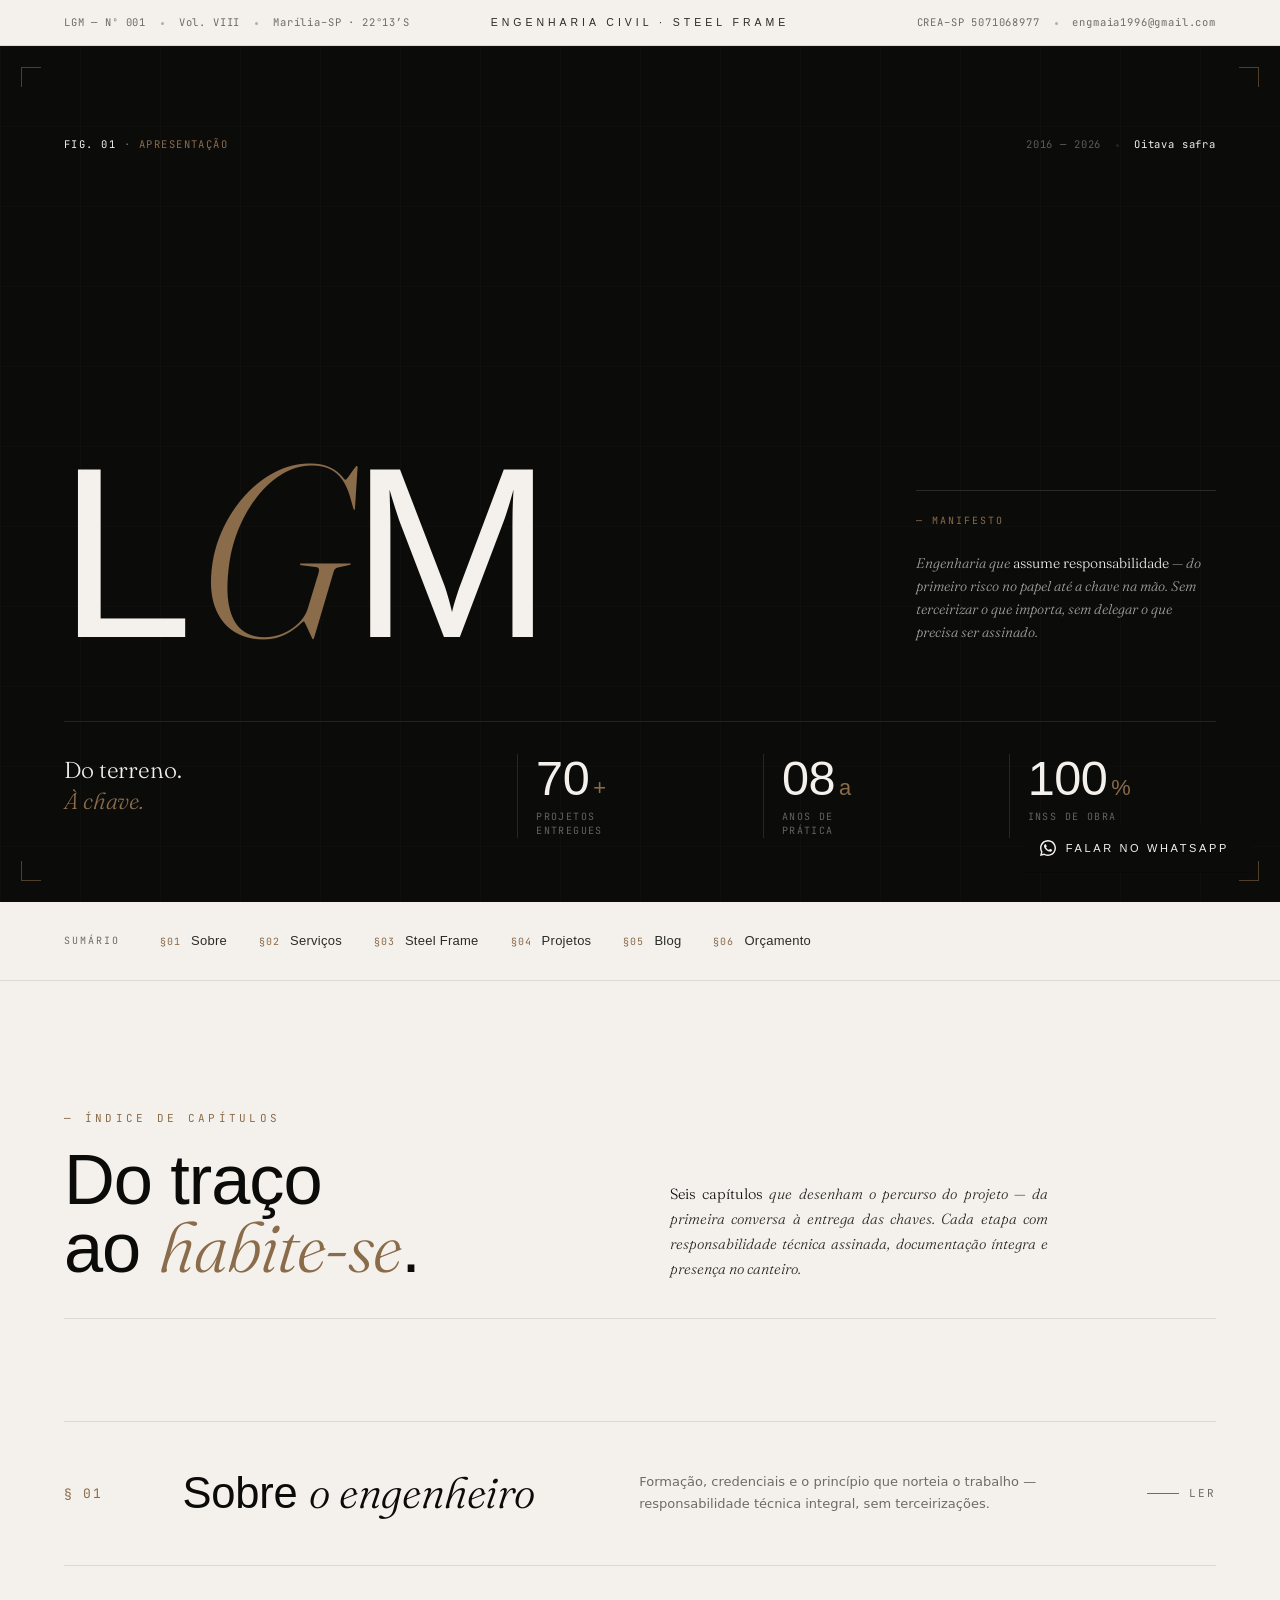
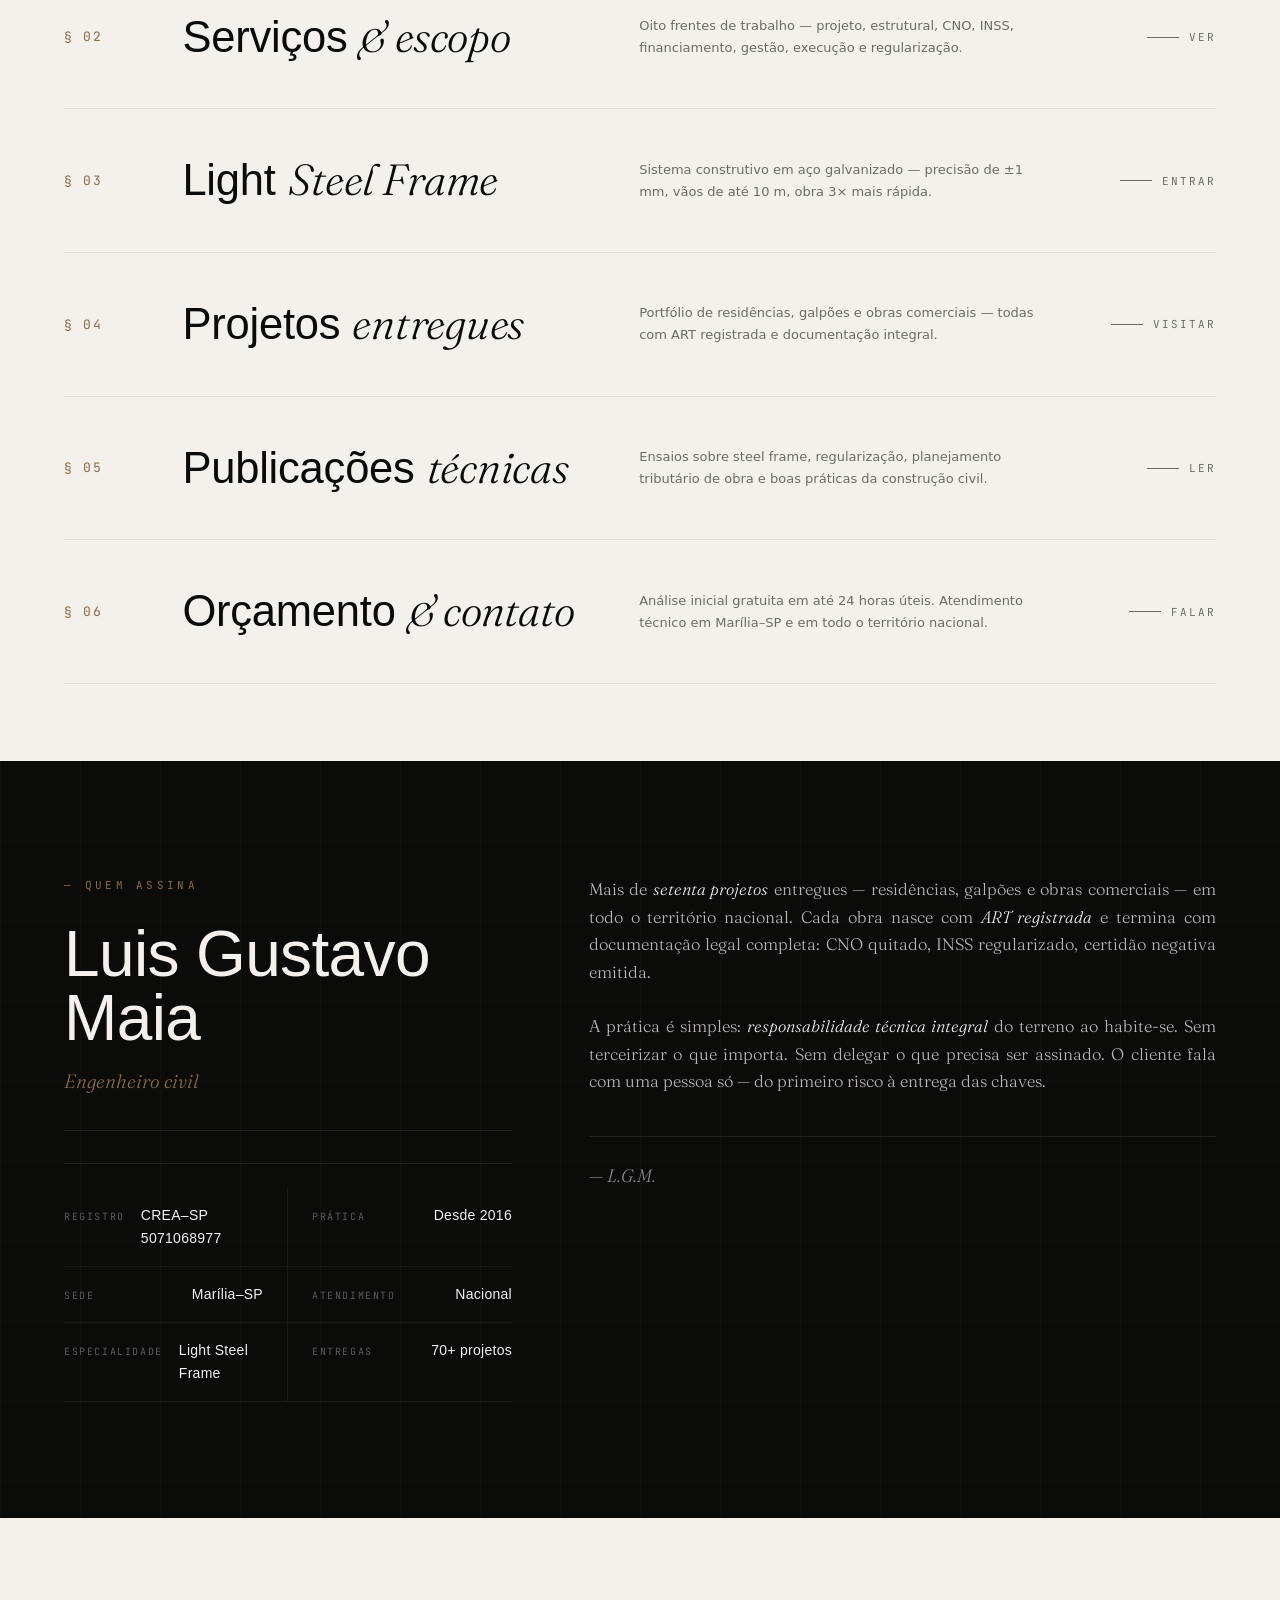
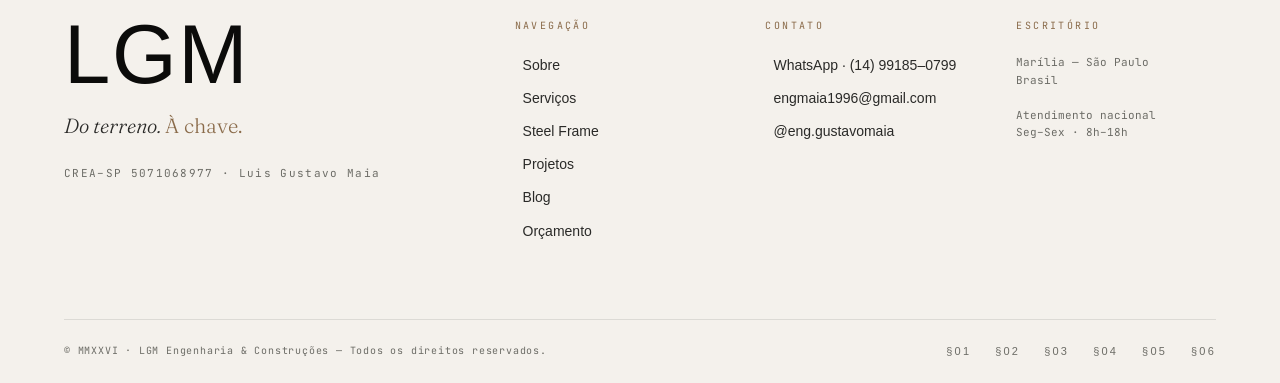
==== commit 53873e8f: "Redesign index as editorial portfolio - Architectural magazine aesthetic inspired by Mies, Ando, Stu" ====
--- a/index.html
+++ b/index.html
@@ -3,21 +3,41 @@
 <head>
 <meta charset="UTF-8">
 <meta name="viewport" content="width=device-width, initial-scale=1.0, minimum-scale=1.0">
-<title>LGM · Luis Gustavo Maia — Engenharia & Construções</title>
-<meta name="description" content="Engenheiro Civil em Marília–SP. Steel frame, projetos arquitetônicos, CNO, INSS de obra e regularização imobiliária. CREA–SP 5071068977.">
+<title>LGM · Luis Gustavo Maia — Engenharia Civil · Steel Frame · Marília–SP</title>
+<meta name="description" content="Engenharia civil com responsabilidade técnica integral — do projeto ao CNO. Steel Frame, regularização, financiamento. CREA–SP 5071068977.">
+<link rel="preconnect" href="https://fonts.googleapis.com">
+<link rel="preconnect" href="https://fonts.gstatic.com" crossorigin>
+<link href="https://fonts.googleapis.com/css2?family=Fraunces:ital,opsz,wght@0,9..144,300;0,9..144,400;1,9..144,300&family=JetBrains+Mono:wght@300;400&display=swap" rel="stylesheet">
 <style>
+/* ════════════════════════════════════════════════
+   LGM · Editorial Portfolio
+   Inspired by: Mies van der Rohe · Tadao Ando ·
+   Studio MK27 · Isay Weinfeld · Paulo Mendes da Rocha
+   ═══════════════════════════════════════════════ */
 
 :root {
-  --ink:    #0D0D0D;
-  --ink2:   #3A3A3A;
-  --ink3:   #888880;
-  --paper:  #F6F4F0;
-  --paper2: #ECEAE5;
-  --white:  #FFFFFF;
-  --terra:  #7A6B5A;
-  --line:   rgba(13,13,13,0.10);
-  --D: 'Gill Sans MT','Gill Sans','Century Gothic',Calibri,sans-serif;
-  --B: 'Segoe UI',system-ui,-apple-system,Arial,sans-serif;
+  --ink:    #0B0B0A;
+  --ink2:   #2A2A28;
+  --ink3:   #6C6C66;
+  --ink4:   #A8A8A0;
+  --paper:  #F4F1EC;
+  --paper2: #E8E4DC;
+  --paper3: #D8D2C6;
+  --white:  #FFFFFE;
+  --terra:  #8A6B4A;
+  --terra2: #6B5238;
+  --rust:   #A65828;
+  --line:   rgba(11,11,10,0.10);
+  --line2:  rgba(11,11,10,0.05);
+  --line-w: rgba(244,241,236,0.10);
+
+  --D: 'Fraunces', 'Gill Sans MT', 'Century Gothic', Georgia, serif;
+  --S: 'Gill Sans MT','Gill Sans','Century Gothic',Calibri,sans-serif;
+  --B: 'Inter','Segoe UI',system-ui,-apple-system,Arial,sans-serif;
+  --M: 'JetBrains Mono', 'Menlo', 'Consolas', monospace;
+
+  --max: 1480px;
+  --pad: clamp(24px, 5vw, 80px);
 }
 
 *, *::before, *::after { margin:0; padding:0; box-sizing:border-box; }
@@ -26,429 +46,787 @@
   background: var(--paper);
   color: var(--ink);
   font-family: var(--B);
-  font-size: clamp(14px, 1.1vw, 16px);
+  font-size: clamp(14px, 1.05vw, 16px);
+  line-height: 1.65;
+  -webkit-font-smoothing: antialiased;
+  text-rendering: optimizeLegibility;
+  overflow-x: hidden;
+}
+
+/* ── TYPE UTILITIES ── */
+.mono { font-family: var(--M); font-feature-settings:'ss01'; }
+.caps { font-family: var(--S); text-transform:uppercase; letter-spacing:.28em; font-size:10px; font-weight:400; }
+.serif { font-family: var(--D); font-weight:300; font-style:italic; }
+
+/* ── SCROLL REVEAL ── */
+.reveal { opacity:0; transform:translateY(22px); transition:opacity .85s cubic-bezier(.22,1,.36,1), transform .85s cubic-bezier(.22,1,.36,1); }
+.reveal.visible { opacity:1; transform:translateY(0); }
+.d1 { transition-delay:.08s; } .d2 { transition-delay:.16s; } .d3 { transition-delay:.24s; }
+.d4 { transition-delay:.32s; } .d5 { transition-delay:.40s; } .d6 { transition-delay:.48s; }
+
+/* ══════════════════════════════════════════════
+   MASTHEAD (newspaper-style top rail)
+   ══════════════════════════════════════════════ */
+.masthead {
+  position:relative; z-index:5;
+  background:var(--paper);
+  border-bottom:1px solid var(--line);
+  padding: 14px var(--pad);
+  display:grid; grid-template-columns: 1fr auto 1fr;
+  align-items:center; gap:24px;
+  font-family:var(--M); font-size:10.5px;
+  letter-spacing:.08em; color:var(--ink3);
+}
+.masthead-left  { text-align:left;   }
+.masthead-right { text-align:right;  }
+.masthead-center {
+  font-family:var(--S); letter-spacing:.38em; text-transform:uppercase;
+  font-size:10.5px; color:var(--ink2);
+}
+.masthead a { color:inherit; text-decoration:none; transition:color .2s; }
+.masthead a:hover { color:var(--terra); }
+.dot-sep { display:inline-block; width:3px; height:3px; border-radius:50%; background:currentColor; opacity:.5; margin:0 8px; vertical-align:middle; }
+
+/* ══════════════════════════════════════════════
+   HERO · Editorial Cover
+   ══════════════════════════════════════════════ */
+.hero {
+  position:relative;
+  min-height: calc(100vh - 44px);
+  background: var(--ink);
+  color: var(--paper);
+  padding: clamp(48px,7vw,96px) var(--pad) clamp(36px,5vw,72px);
+  overflow:hidden;
+  display:grid;
+  grid-template-rows: auto 1fr auto;
+  gap: clamp(40px,5vw,80px);
+}
+/* subtle engineering grid background */
+.hero::before {
+  content:''; position:absolute; inset:0; pointer-events:none;
+  background-image:
+    linear-gradient(to right, rgba(244,241,236,.025) 1px, transparent 1px),
+    linear-gradient(to bottom, rgba(244,241,236,.025) 1px, transparent 1px);
+  background-size: 80px 80px;
+  opacity:.8;
+}
+/* corner marks — architectural drawing */
+.hero::after {
+  content:''; position:absolute;
+  top:20px; left:20px; right:20px; bottom:20px;
+  border:1px solid transparent;
+  background:
+    linear-gradient(to right, var(--terra) 0, var(--terra) 20px, transparent 20px) top left,
+    linear-gradient(to bottom, var(--terra) 0, var(--terra) 20px, transparent 20px) top left,
+    linear-gradient(to left, var(--terra) 0, var(--terra) 20px, transparent 20px) top right,
+    linear-gradient(to bottom, var(--terra) 0, var(--terra) 20px, transparent 20px) top right,
+    linear-gradient(to right, var(--terra) 0, var(--terra) 20px, transparent 20px) bottom left,
+    linear-gradient(to top, var(--terra) 0, var(--terra) 20px, transparent 20px) bottom left,
+    linear-gradient(to left, var(--terra) 0, var(--terra) 20px, transparent 20px) bottom right,
+    linear-gradient(to top, var(--terra) 0, var(--terra) 20px, transparent 20px) bottom right;
+  background-size: 20px 1px, 1px 20px, 20px 1px, 1px 20px, 20px 1px, 1px 20px, 20px 1px, 1px 20px;
+  background-repeat:no-repeat;
+  pointer-events:none;
+  opacity:.55;
+}
+
+.hero-inner { position:relative; z-index:2; display:contents; }
+
+/* ── Hero top row: fig number + breadcrumb ── */
+.hero-top {
+  position:relative; z-index:2;
+  display:flex; justify-content:space-between; align-items:flex-start;
+  gap:24px; flex-wrap:wrap;
+}
+.hero-fig {
+  font-family:var(--M); font-size:10.5px; letter-spacing:.14em;
+  color:var(--terra); text-transform:uppercase;
+}
+.hero-fig b { color:var(--paper); font-weight:400; }
+.hero-breadcrumb {
+  font-family:var(--M); font-size:10.5px; letter-spacing:.08em;
+  color:rgba(244,241,236,.35); text-align:right;
+}
+.hero-breadcrumb b { color:var(--paper); font-weight:400; }
+
+/* ── Hero center: display mark ── */
+.hero-center {
+  position:relative; z-index:2;
+  display:grid;
+  grid-template-columns: 1fr auto;
+  gap: clamp(24px,4vw,60px);
+  align-items: end;
+}
+.hero-display {
+  font-family:var(--S);
+  font-weight:200;
+  font-size: clamp(88px, 19vw, 280px);
+  line-height: .85;
+  letter-spacing: .01em;
+  color: var(--paper);
+  transform: translateX(-6px);
+}
+.hero-display .serif-accent {
+  font-family: var(--D);
+  font-style: italic;
+  font-weight: 300;
+  color: var(--terra);
+}
+.hero-right {
+  display:flex; flex-direction:column; gap:22px;
+  max-width: 300px;
+  padding-bottom: 12px;
+  border-top: 1px solid rgba(244,241,236,.14);
+  padding-top: 22px;
+}
+.hero-right-label {
+  font-family:var(--M); font-size:10px; letter-spacing:.2em;
+  color: var(--terra); text-transform:uppercase;
+}
+.hero-right-text {
+  font-family:var(--D);
+  font-weight:300;
+  font-size: clamp(13px, 1.1vw, 15px);
+  line-height: 1.65;
+  color: rgba(244,241,236,.65);
+  font-style: italic;
+}
+.hero-right-text em { font-style:normal; color:var(--paper); }
+
+/* ── Hero bottom row ── */
+.hero-bottom {
+  position:relative; z-index:2;
+  display:grid;
+  grid-template-columns: 2fr 1fr 1fr 1fr;
+  gap: clamp(20px,3vw,48px);
+  padding-top: 32px;
+  border-top: 1px solid rgba(244,241,236,.10);
+  align-items:start;
+}
+.hero-manifesto {
+  font-family:var(--D); font-weight:300;
+  font-size: clamp(18px, 1.8vw, 28px);
+  line-height: 1.35;
+  color: var(--paper);
+  max-width: 38ch;
+  letter-spacing:-.005em;
+}
+.hero-manifesto em {
+  font-style: italic;
+  color: var(--terra);
+}
+.hero-stat {
+  display:flex; flex-direction:column; gap:8px;
+  padding-left: 18px; border-left: 1px solid rgba(244,241,236,.12);
+}
+.hero-stat-val {
+  font-family: var(--S); font-weight:200;
+  font-size: clamp(34px, 3.8vw, 56px);
+  line-height: 1;
+  color: var(--paper);
+  letter-spacing: -.01em;
+}
+.hero-stat-val .unit { font-size:.45em; color:var(--terra); margin-left:4px; }
+.hero-stat-label {
+  font-family:var(--M); font-size:10px; letter-spacing:.14em;
+  color: rgba(244,241,236,.38); text-transform:uppercase;
+  line-height:1.4;
+}
+
+/* ══════════════════════════════════════════════
+   INDEX BAR · Architectural contents
+   ══════════════════════════════════════════════ */
+.index-bar {
+  background: var(--paper);
+  border-bottom: 1px solid var(--line);
+  padding: 28px var(--pad);
+  display:flex; align-items:center; gap:40px;
+  overflow-x:auto;
+  white-space:nowrap;
+  -ms-overflow-style:none; scrollbar-width:none;
+}
+.index-bar::-webkit-scrollbar { display:none; }
+.index-bar-label {
+  font-family:var(--M); font-size:10px; letter-spacing:.2em;
+  color:var(--ink3); text-transform:uppercase; flex-shrink:0;
+}
+.index-bar-items {
+  display:flex; align-items:center; gap:32px; flex:1;
+}
+.index-bar-item {
+  display:inline-flex; align-items:baseline; gap:10px;
+  text-decoration:none;
+  font-family:var(--S); font-size:13px; letter-spacing:.02em;
+  color:var(--ink2); transition:color .22s;
+}
+.index-bar-item:hover { color:var(--terra); }
+.index-bar-item .num {
+  font-family:var(--M); font-size:10px; color:var(--terra);
+  letter-spacing:.1em;
+}
+
+/* ══════════════════════════════════════════════
+   CHAPTERS · Nav as architectural catalogue
+   ══════════════════════════════════════════════ */
+.chapters {
+  background: var(--paper);
+  padding: clamp(60px,10vw,140px) var(--pad) clamp(40px,6vw,80px);
+}
+.chapters-header {
+  display:grid; grid-template-columns: 1fr 1fr; gap:60px;
+  margin-bottom: clamp(60px,8vw,120px);
+  align-items:end;
+  padding-bottom: 36px;
+  border-bottom: 1px solid var(--line);
+}
+.chapters-eyebrow {
+  font-family:var(--M); font-size:11px; letter-spacing:.3em;
+  color: var(--terra); text-transform:uppercase;
+  margin-bottom:20px;
+}
+.chapters-title {
+  font-family:var(--S); font-weight:200;
+  font-size: clamp(40px, 5.5vw, 88px);
+  line-height: .95;
+  color: var(--ink);
+  letter-spacing: -.015em;
+}
+.chapters-title .it { font-family:var(--D); font-style:italic; font-weight:300; color:var(--terra); }
+.chapters-meta {
+  font-family: var(--D); font-weight:300; font-style:italic;
+  font-size: clamp(14px, 1.15vw, 17px);
   line-height: 1.7;
-  -webkit-font-smoothing: antialiased;
-}
-
-/* ── SCROLL REVEAL ── */
-.reveal {
-  opacity: 0;
-  transform: translateY(28px);
-  transition: opacity .65s ease, transform .65s ease;
-}
-.reveal.visible { opacity: 1; transform: translateY(0); }
-.reveal-delay-1 { transition-delay: .1s; }
-.reveal-delay-2 { transition-delay: .2s; }
-.reveal-delay-3 { transition-delay: .3s; }
-.reveal-delay-4 { transition-delay: .4s; }
-.reveal-delay-5 { transition-delay: .5s; }
-.reveal-delay-6 { transition-delay: .6s; }
-
-/* ── 01 CAPA ── */
-.cover {
-  width: 100%; min-height: 100vh;
+  color: var(--ink2);
+  max-width: 42ch;
+  text-align:justify;
+}
+.chapters-meta em { font-style:normal; color:var(--ink); }
+
+.chapters-list {
+  display: flex; flex-direction: column;
+  border-top: 1px solid var(--line);
+}
+.chapter {
+  position:relative;
+  display:grid;
+  grid-template-columns: 80px 1fr 1fr 120px;
+  gap: clamp(16px, 3vw, 48px);
+  align-items:center;
+  padding: clamp(28px,4vw,48px) 0;
+  border-bottom: 1px solid var(--line);
+  text-decoration:none; color:inherit;
+  transition: padding .4s cubic-bezier(.22,1,.36,1);
+}
+.chapter::before {
+  content:''; position:absolute;
+  top:0; left:0; height:100%; width:0;
   background: var(--ink);
-  display: grid; grid-template-rows: 1fr auto; padding: 80px;
-}
-.cover-center { display: flex; flex-direction: column; align-items: flex-start; justify-content: center; }
-.cover-eyebrow { font-size: clamp(9px,0.7vw,11px); letter-spacing:.35em; text-transform:uppercase; color:var(--terra); margin-bottom:60px; }
-.cover-logo { font-family:var(--D); font-size:clamp(80px,10vw,140px); font-weight:300; letter-spacing:.10em; color:var(--paper); line-height:1; margin-bottom:24px; }
-.cover-rule { width:80px; height:1px; background:rgba(246,244,240,.15); margin-bottom:24px; }
-.cover-name { font-family:var(--D); font-size:clamp(11px,0.9vw,14px); letter-spacing:.35em; text-transform:uppercase; color:rgba(246,244,240,.4); line-height:2.2; }
-.cover-tagline { margin-top:80px; font-family:var(--D); font-size:clamp(22px,2.2vw,32px); font-weight:300; font-style:italic; color:rgba(246,244,240,.55); }
-.cover-tagline em { color:var(--paper); font-style:normal; }
-.cover-footer { display:flex; justify-content:space-between; align-items:flex-end; }
-.cover-footer-label { font-size:10px; letter-spacing:.2em; text-transform:uppercase; color:rgba(246,244,240,.18); }
-.cover-nav { display:flex; gap:40px; }
-.cover-nav a { font-size:10px; letter-spacing:.2em; text-transform:uppercase; color:rgba(246,244,240,.45); text-decoration:none; transition:color .2s, border-bottom-color .2s; border-bottom:1px solid transparent; padding-bottom:2px; }
-.cover-nav a:hover { color:var(--terra); border-bottom-color:var(--terra); }
-
-/* ── CTA BUTTON ── */
-.cover-cta {
-  display:inline-flex; align-items:center; gap:12px;
-  margin-top:48px;
-  background:#25D366; color:#fff;
-  padding:16px 28px; border-radius:3px;
-  font-family:var(--D); font-size:clamp(10px,0.9vw,13px);
-  letter-spacing:.22em; text-transform:uppercase;
-  text-decoration:none; font-weight:400;
-  box-shadow:0 4px 20px rgba(37,211,102,.30);
-  transition:background .22s, box-shadow .22s, transform .18s;
-}
-.cover-cta:hover { background:#1ebe5c; box-shadow:0 6px 28px rgba(37,211,102,.45); transform:translateY(-1px); }
-.cover-cta svg { width:18px; height:18px; fill:#fff; flex-shrink:0; }
-
-/* ── NAV CARDS SECTION ── */
-.nav-section {
+  transition: width .5s cubic-bezier(.22,1,.36,1);
+  z-index:0;
+}
+.chapter:hover::before { width:100%; }
+.chapter:hover { padding-left: 24px; padding-right: 24px; }
+.chapter > * { position:relative; z-index:1; transition: color .35s ease; }
+.chapter:hover .ch-num,
+.chapter:hover .ch-title,
+.chapter:hover .ch-desc,
+.chapter:hover .ch-arrow { color: var(--paper); }
+.chapter:hover .ch-num { color: var(--terra); }
+.chapter:hover .ch-arrow { color: var(--terra); }
+
+.ch-num {
+  font-family:var(--M); font-size:13px; letter-spacing:.12em;
+  color: var(--terra);
+}
+.ch-title {
+  font-family:var(--S); font-weight:200;
+  font-size: clamp(28px, 3.4vw, 52px);
+  line-height: 1.05;
+  color: var(--ink);
+  letter-spacing: -.005em;
+}
+.ch-title .it {
+  font-family: var(--D); font-style:italic; font-weight:300;
+}
+.ch-desc {
+  font-family: var(--B); font-size: clamp(13px, 1vw, 14.5px);
+  line-height: 1.7; color: var(--ink3);
+  max-width: 48ch;
+}
+.ch-arrow {
+  font-family:var(--M); font-size:11px; letter-spacing:.18em;
+  color: var(--ink3); text-transform:uppercase;
+  text-align:right;
+  display:flex; align-items:center; justify-content:flex-end; gap:10px;
+}
+.ch-arrow .line {
+  display:inline-block; width:32px; height:1px;
+  background: currentColor; transition: width .35s ease;
+}
+.chapter:hover .ch-arrow .line { width:52px; }
+
+/* ══════════════════════════════════════════════
+   BIO STRIP
+   ══════════════════════════════════════════════ */
+.bio-strip {
   background: var(--ink);
-  padding: clamp(60px,8vw,100px) 80px;
-  border-top: 1px solid rgba(246,244,240,.06);
-}
-.nav-section-header {
-  display: flex; justify-content: space-between; align-items: baseline;
-  margin-bottom: 60px;
-  border-bottom: 1px solid rgba(246,244,240,.07);
-  padding-bottom: 28px;
-}
-.nav-section-label {
-  font-size: clamp(9px,0.7vw,11px); letter-spacing:.38em; text-transform:uppercase;
-  color: rgba(246,244,240,.22);
-}
-.nav-section-title {
-  font-family: var(--D); font-size: clamp(26px,2.4vw,36px); font-weight:200;
-  color: var(--paper); letter-spacing:.02em;
-}
-
-.nav-grid {
-  display: grid;
-  grid-template-columns: repeat(3, 1fr);
-  gap: 3px;
-}
-
-.nav-card {
-  background: #111;
-  border: 1px solid rgba(246,244,240,.06);
-  padding: 40px 36px 36px;
-  text-decoration: none;
-  color: inherit;
-  display: flex; flex-direction: column; gap: 16px;
-  position: relative; overflow: hidden;
-  cursor: pointer;
-  transition: background .25s, transform .22s;
-  min-height: 220px;
-}
-.nav-card::after {
-  content:''; position:absolute; bottom:0; left:0;
-  width:0; height:2px; background:var(--terra);
-  transition: width .35s ease;
-}
-.nav-card:hover { background: #161616; transform: translateY(-3px); }
-.nav-card:hover::after { width:100%; }
-
-.nav-card-num {
-  font-size: clamp(9px,0.7vw,11px); letter-spacing:.28em;
-  color: var(--terra); font-family: var(--D);
-}
-.nav-card-icon {
-  width: 44px; height: 44px;
-  border: 1px solid rgba(246,244,240,.08);
-  border-radius: 2px;
-  display: flex; align-items:center; justify-content:center;
-  background: rgba(255,255,255,.02);
-  transition: background .2s, border-color .2s;
-}
-.nav-card:hover .nav-card-icon { background: var(--terra); border-color: var(--terra); }
-.nav-card-icon svg {
-  width: 22px; height: 22px; stroke: rgba(246,244,240,.55); fill:none;
-  stroke-width: 1.3; stroke-linecap:round; stroke-linejoin:round;
-  transition: stroke .2s;
-}
-.nav-card:hover .nav-card-icon svg { stroke: var(--paper); }
-.nav-card-title {
-  font-family: var(--D); font-size: clamp(20px,1.8vw,26px);
-  font-weight:200; color: var(--paper); letter-spacing:.02em; line-height:1.1;
-  transition: color .2s;
-}
-.nav-card-desc {
-  font-size: clamp(11px,0.85vw,13px); color: rgba(246,244,240,.35);
-  line-height: 1.75; flex:1;
-}
-.nav-card-arrow {
-  font-size: clamp(9px,0.7vw,11px); letter-spacing:.2em; text-transform:uppercase;
-  color: var(--terra); margin-top: auto;
-  transition: letter-spacing .2s;
-}
-.nav-card:hover .nav-card-arrow { letter-spacing: .3em; }
-
-/* ── CONTACT FOOTER ── */
-.footer-section {
-  background: var(--ink);
-  border-top: 1px solid rgba(246,244,240,.06);
-  padding: 80px 80px 60px;
-  display: grid; grid-template-columns: 1fr 1fr; gap: 80px; align-items: center;
-}
-.footer-left {}
-.footer-logo {
-  font-family:var(--D); font-size:clamp(48px,6vw,72px);
-  font-weight:200; letter-spacing:.14em; color:var(--paper); line-height:1;
-  display:block; margin-bottom:20px;
-}
-.footer-hr { width:50px; height:1px; background:rgba(246,244,240,.12); margin-bottom:20px; }
-.footer-name {
-  font-size:clamp(9px,0.75vw,11px); letter-spacing:.28em; text-transform:uppercase;
-  color:rgba(246,244,240,.28); line-height:2.4; display:block;
-}
-.footer-right {
-  padding-left:80px;
-  border-left: 1px solid rgba(246,244,240,.07);
-  display:flex; flex-direction:column; gap:16px;
-}
-.footer-tagline {
-  font-family:var(--D); font-size:clamp(28px,3vw,42px);
-  font-weight:200; color:var(--paper); line-height:1.15; margin-bottom:32px;
-}
-.footer-tagline-accent { color:var(--terra); }
-.footer-info { display:flex; flex-direction:column; gap:14px; padding-top:32px; border-top:1px solid rgba(246,244,240,.07); }
-.footer-row { display:flex; align-items:center; gap:20px; }
-.footer-row-label {
-  font-size:clamp(8px,0.65vw,10px); letter-spacing:.22em; text-transform:uppercase;
-  color:rgba(246,244,240,.22); width:80px; flex-shrink:0;
-}
-.footer-row-val { font-size:clamp(13px,1.1vw,15px); color:rgba(246,244,240,.5); }
-.footer-link { color:inherit; text-decoration:none; transition:color .2s; }
-.footer-link:hover { color:#A08060; }
-.footer-bottom {
-  background:#080808; padding:20px 80px;
+  color: var(--paper);
+  padding: clamp(70px,9vw,120px) var(--pad);
+  position:relative;
+  overflow:hidden;
+}
+.bio-strip::before {
+  content:''; position:absolute; inset:0;
+  background:
+    linear-gradient(to right, rgba(244,241,236,.02) 1px, transparent 1px),
+    linear-gradient(to bottom, rgba(244,241,236,.02) 1px, transparent 1px);
+  background-size: 80px 80px;
+}
+.bio-strip-inner {
+  position:relative; z-index:1;
+  max-width: var(--max);
+  margin: 0 auto;
+  display:grid;
+  grid-template-columns: 1fr 1.4fr;
+  gap: clamp(40px, 6vw, 100px);
+  align-items:start;
+}
+.bio-eyebrow {
+  font-family:var(--M); font-size:11px; letter-spacing:.3em;
+  color: var(--terra); text-transform:uppercase;
+  margin-bottom: 28px;
+}
+.bio-name {
+  font-family: var(--S); font-weight:200;
+  font-size: clamp(44px, 5vw, 78px);
+  line-height: 1;
+  color: var(--paper);
+  letter-spacing: -.01em;
+  margin-bottom: 16px;
+}
+.bio-role {
+  font-family: var(--D); font-weight:300; font-style:italic;
+  font-size: clamp(18px,1.5vw,22px);
+  color: var(--terra);
+  margin-bottom: 32px;
+  padding-bottom: 32px;
+  border-bottom: 1px solid rgba(244,241,236,.10);
+}
+.bio-text {
+  font-family: var(--D); font-weight:300;
+  font-size: clamp(16px, 1.3vw, 20px);
+  line-height: 1.65;
+  color: rgba(244,241,236,.75);
+  text-align:justify;
+  hyphens:auto;
+}
+.bio-text em { font-style:italic; color: var(--paper); }
+
+.bio-specs {
+  display:grid; grid-template-columns:1fr 1fr; gap:0;
+  border-top: 1px solid rgba(244,241,236,.10);
+  padding-top: 24px;
+  margin-top: 32px;
+}
+.bio-spec {
+  padding: 16px 0;
+  border-bottom: 1px solid rgba(244,241,236,.06);
+  display:flex; justify-content:space-between; align-items:baseline; gap:16px;
+}
+.bio-spec:nth-child(odd) { padding-right:24px; border-right: 1px solid rgba(244,241,236,.06); }
+.bio-spec:nth-child(even) { padding-left:24px; }
+.bio-spec-key {
+  font-family:var(--M); font-size:10px; letter-spacing:.16em;
+  color: rgba(244,241,236,.35); text-transform:uppercase;
+}
+.bio-spec-val {
+  font-family:var(--S); font-size:14px; color: var(--paper);
+  letter-spacing:.02em;
+}
+
+.bio-signature {
+  margin-top: 40px;
+  display:flex; align-items:center; gap:20px;
+  padding-top: 24px;
+  border-top: 1px solid rgba(244,241,236,.10);
+}
+.bio-signature-text {
+  font-family: var(--D); font-weight:300; font-style:italic;
+  font-size: 18px; color: rgba(244,241,236,.55);
+}
+
+/* ══════════════════════════════════════════════
+   COLOPHON / FOOTER
+   ══════════════════════════════════════════════ */
+.colophon {
+  background: var(--paper);
+  padding: clamp(60px,8vw,100px) var(--pad) 0;
+  position:relative;
+}
+.colophon-grid {
+  max-width: var(--max);
+  margin: 0 auto;
+  display:grid;
+  grid-template-columns: 2fr 1fr 1fr 1fr;
+  gap: clamp(32px,4vw,60px);
+  padding-bottom: clamp(48px,6vw,80px);
+  border-bottom: 1px solid var(--line);
+}
+.colophon-brand {}
+.colophon-logo {
+  font-family: var(--S); font-weight:200;
+  font-size: clamp(56px,6.5vw,96px);
+  line-height: .9; letter-spacing: .02em;
+  color: var(--ink);
+  display:block; margin-bottom: 20px;
+}
+.colophon-tag {
+  font-family: var(--D); font-weight:300; font-style:italic;
+  font-size: clamp(18px, 1.6vw, 24px);
+  color: var(--ink2);
+  max-width: 28ch;
+  line-height: 1.35;
+  margin-bottom: 24px;
+}
+.colophon-tag em { font-style:normal; color: var(--terra); }
+.colophon-crea {
+  font-family: var(--M); font-size:11px; letter-spacing:.12em;
+  color: var(--ink3);
+}
+.colophon-col {}
+.colophon-col h4 {
+  font-family:var(--M); font-size:10px; letter-spacing:.24em;
+  color: var(--terra); text-transform:uppercase;
+  margin-bottom: 20px;
+  font-weight: 400;
+}
+.colophon-col ul { list-style:none; display:flex; flex-direction:column; gap:10px; }
+.colophon-col a {
+  font-family: var(--S); font-size: 14px; color: var(--ink2);
+  text-decoration:none; transition:color .2s;
+  display:inline-flex; align-items:baseline; gap:8px;
+}
+.colophon-col a::before {
+  content:''; width:0; height:1px; background:var(--terra);
+  transition: width .3s ease;
+  display:inline-block; transform: translateY(-3px);
+}
+.colophon-col a:hover { color: var(--terra); }
+.colophon-col a:hover::before { width:12px; margin-right:4px; }
+.colophon-col .mono-note {
+  font-family:var(--M); font-size:11px; color:var(--ink3);
+  line-height:1.6;
+}
+
+.colophon-bottom {
+  max-width: var(--max);
+  margin: 0 auto;
+  padding: 22px 0;
   display:flex; justify-content:space-between; align-items:center;
-}
-.footer-copy { font-size:10px; letter-spacing:.1em; color:rgba(246,244,240,.18); }
-.footer-bottom-links { display:flex; gap:32px; }
-.footer-bottom-links a {
-  font-size:10px; letter-spacing:.18em; text-transform:uppercase;
-  color:rgba(246,244,240,.22); text-decoration:none; transition:color .2s;
-}
-.footer-bottom-links a:hover { color:var(--terra); }
-
-/* ── WHATSAPP FLOAT ── */
+  flex-wrap:wrap; gap:12px;
+}
+.colophon-copy {
+  font-family: var(--M); font-size:10px; letter-spacing:.08em;
+  color: var(--ink3);
+}
+.colophon-links {
+  display:flex; gap:24px;
+}
+.colophon-links a {
+  font-family: var(--S); font-size:11px; letter-spacing:.2em; text-transform:uppercase;
+  color: var(--ink3); text-decoration:none; transition:color .2s;
+}
+.colophon-links a:hover { color: var(--terra); }
+
+/* ══════════════════════════════════════════════
+   WHATSAPP FLOAT (minimal, precise)
+   ══════════════════════════════════════════════ */
 .wa-float {
-  position:fixed; bottom:28px; right:28px; z-index:300;
-  display:flex; align-items:center; gap:11px;
-  background:#25D366; color:#fff;
-  padding:14px 22px 14px 18px; border-radius:100px;
-  font-family:var(--B); font-size:15px; font-weight:600;
-  text-decoration:none; letter-spacing:.01em;
-  box-shadow:0 4px 20px rgba(37,211,102,.40), 0 1px 4px rgba(0,0,0,.14);
-  transition:transform .22s, box-shadow .22s;
-}
-.wa-float:hover { transform:translateY(-3px); box-shadow:0 8px 32px rgba(37,211,102,.55), 0 2px 6px rgba(0,0,0,.14); }
-.wa-float svg { width:22px; height:22px; fill:#fff; flex-shrink:0; }
-
-/* ── RESPONSIVE ── */
-@media (max-width: 900px) {
-  .cover { padding: 48px 32px; }
-  .nav-section { padding: 60px 32px; }
-  .nav-grid { grid-template-columns: 1fr 1fr; }
-  .footer-section { grid-template-columns: 1fr; gap:40px; padding:60px 32px; }
-  .footer-right { padding-left:0; border-left:none; border-top:1px solid rgba(246,244,240,.07); padding-top:32px; }
-  .footer-bottom { padding:16px 32px; }
-}
-@media (max-width: 600px) {
-  .cover { padding: 40px 24px; }
-  .cover-logo { font-size: clamp(64px,16vw,100px); }
-  .nav-section { padding: 48px 24px; }
-  .nav-section-header { flex-direction:column; gap:12px; }
-  .nav-grid { grid-template-columns: 1fr; }
-  .nav-card { min-height: auto; padding: 32px 28px; }
-  .footer-section { padding: 48px 24px; }
-  .footer-bottom { flex-direction:column; gap:12px; padding:20px 24px; }
-  .footer-bottom-links { gap:20px; flex-wrap:wrap; justify-content:center; }
+  position:fixed; bottom:28px; right:28px; z-index:400;
+  display:flex; align-items:center; gap:10px;
+  background: var(--ink); color: var(--paper);
+  padding: 14px 22px 14px 16px;
+  font-family: var(--S); font-size: 11px;
+  letter-spacing: .24em; text-transform:uppercase;
+  text-decoration:none;
+  box-shadow: 0 1px 0 rgba(0,0,0,.2);
+  border: 1px solid var(--ink);
+  transition: background .25s, color .25s, transform .22s, border-color .25s;
+}
+.wa-float:hover {
+  background: var(--terra); border-color: var(--terra);
+  transform: translateY(-2px);
+}
+.wa-float svg { width: 16px; height:16px; fill: var(--paper); flex-shrink:0; }
+
+/* ══════════════════════════════════════════════
+   RESPONSIVE
+   ══════════════════════════════════════════════ */
+@media (max-width: 1100px) {
+  .hero-bottom { grid-template-columns: 1fr 1fr 1fr; }
+  .hero-manifesto { grid-column: 1 / -1; margin-bottom: 16px; }
+  .colophon-grid { grid-template-columns: 1.4fr 1fr 1fr; }
+  .colophon-brand { grid-column: 1 / -1; margin-bottom:20px; padding-bottom:28px; border-bottom:1px solid var(--line); }
+}
+@media (max-width: 860px) {
+  .masthead { grid-template-columns: 1fr; text-align:center; }
+  .masthead-left, .masthead-right { text-align:center; }
+  .hero { min-height: auto; padding-top: 36px; padding-bottom:36px; }
+  .hero-center { grid-template-columns: 1fr; }
+  .hero-right { max-width: 100%; border-top: none; border-left: 2px solid var(--terra); padding-left:18px; padding-top:0; }
+  .hero-bottom { grid-template-columns: 1fr 1fr; }
+  .hero-manifesto { grid-column: 1 / -1; }
+  .chapters-header { grid-template-columns: 1fr; gap:24px; }
+  .chapter { grid-template-columns: 44px 1fr 80px; }
+  .ch-desc { display:none; }
+  .bio-strip-inner { grid-template-columns: 1fr; }
+  .bio-specs { grid-template-columns: 1fr; }
+  .bio-spec:nth-child(odd), .bio-spec:nth-child(even) { padding:16px 0; border-right:none; border-left:none; }
+  .colophon-grid { grid-template-columns: 1fr 1fr; }
+  .colophon-brand { grid-column:1 / -1; }
+  .colophon-bottom { flex-direction:column; text-align:center; }
+}
+@media (max-width: 560px) {
+  .hero-display { font-size: clamp(72px, 22vw, 140px); }
+  .hero-bottom { grid-template-columns: 1fr; }
+  .hero-stat { padding-left: 0; border-left: none; padding-top: 16px; border-top: 1px solid rgba(244,241,236,.08); }
+  .chapter { grid-template-columns: 36px 1fr; padding: 22px 0; }
+  .ch-arrow { display:none; }
+  .colophon-grid { grid-template-columns: 1fr; }
   .wa-float span { display:none; }
-  .wa-float { padding: 14px 16px; }
+  .wa-float { padding: 12px; }
+  .index-bar-items { gap:20px; }
 }
 </style>
 </head>
 <body>
 
-<!-- ══ 01 CAPA ════════════════════════════════ -->
-<section class="cover" id="capa">
-  <div class="cover-center">
-    <div class="cover-eyebrow">🇧🇷 &nbsp;Engenheiro Civil · Steel Frame · Marília–SP · Atendimento Nacional</div>
-    <div class="cover-logo">LGM</div>
-    <div class="cover-rule"></div>
-    <div class="cover-name">Luis Gustavo Maia<br>Engenharia &amp; Construções</div>
-    <div class="cover-tagline">Do terreno. <em>À chave.</em></div>
-    <a href="https://wa.me/5514991850799?text=Olá%2C%20vim%20pelo%20site%20e%20quero%20um%20orçamento" target="_blank" class="cover-cta">
-      <svg viewBox="0 0 24 24" xmlns="http://www.w3.org/2000/svg"><path d="M17.472 14.382c-.297-.149-1.758-.867-2.03-.967-.273-.099-.471-.148-.67.15-.197.297-.767.966-.94 1.164-.173.199-.347.223-.644.075-.297-.15-1.255-.463-2.39-1.475-.883-.788-1.48-1.761-1.653-2.059-.173-.297-.018-.458.13-.606.134-.133.298-.347.446-.52.149-.174.198-.298.298-.497.099-.198.05-.371-.025-.52-.075-.149-.669-1.612-.916-2.207-.242-.579-.487-.5-.669-.51-.173-.008-.371-.01-.57-.01-.198 0-.52.074-.792.372-.272.297-1.04 1.016-1.04 2.479 0 1.462 1.065 2.875 1.213 3.074.149.198 2.096 3.2 5.077 4.487.709.306 1.262.489 1.694.625.712.227 1.36.195 1.871.118.571-.085 1.758-.719 2.006-1.413.248-.694.248-1.289.173-1.413-.074-.124-.272-.198-.57-.347z"/><path d="M12 0C5.373 0 0 5.373 0 12c0 2.127.558 4.122 1.533 5.855L0 24l6.335-1.511A11.945 11.945 0 0012 24c6.627 0 12-5.373 12-12S18.627 0 12 0zm0 21.818a9.818 9.818 0 01-5.003-1.371l-.36-.213-3.76.896.955-3.665-.233-.374A9.818 9.818 0 012.182 12C2.182 6.57 6.57 2.182 12 2.182S21.818 6.57 21.818 12 17.43 21.818 12 21.818z"/></svg>
-      Falar no WhatsApp
+<!-- ══ MASTHEAD ══════════════════════════════════ -->
+<header class="masthead">
+  <div class="masthead-left">
+    LGM — Nº 001 <span class="dot-sep"></span> Vol. VIII <span class="dot-sep"></span> Marília–SP · 22°13′S
+  </div>
+  <div class="masthead-center">Engenharia Civil · Steel Frame</div>
+  <div class="masthead-right">
+    CREA–SP 5071068977 <span class="dot-sep"></span> <a href="mailto:engmaia1996@gmail.com">engmaia1996@gmail.com</a>
+  </div>
+</header>
+
+
+<!-- ══ HERO ══════════════════════════════════════ -->
+<section class="hero" id="capa">
+  <div class="hero-top">
+    <div class="hero-fig"><b>Fig. 01</b> · Apresentação</div>
+    <div class="hero-breadcrumb">2016 — 2026 <span class="dot-sep" style="opacity:.3"></span> <b>Oitava safra</b></div>
+  </div>
+
+  <div class="hero-center">
+    <h1 class="hero-display">
+      L<span class="serif-accent">G</span>M
+    </h1>
+    <div class="hero-right">
+      <div class="hero-right-label">— Manifesto</div>
+      <div class="hero-right-text">
+        Engenharia que <em>assume responsabilidade</em> — do primeiro risco no papel até a chave na mão. Sem terceirizar o que importa, sem delegar o que precisa ser assinado.
+      </div>
+    </div>
+  </div>
+
+  <div class="hero-bottom">
+    <div class="hero-manifesto">
+      Do terreno.<br>
+      <em>À chave.</em>
+    </div>
+    <div class="hero-stat">
+      <div class="hero-stat-val">70<span class="unit">+</span></div>
+      <div class="hero-stat-label">Projetos<br>entregues</div>
+    </div>
+    <div class="hero-stat">
+      <div class="hero-stat-val">08<span class="unit">a</span></div>
+      <div class="hero-stat-label">Anos de<br>prática</div>
+    </div>
+    <div class="hero-stat">
+      <div class="hero-stat-val">100<span class="unit">%</span></div>
+      <div class="hero-stat-label">INSS de obra<br>regularizado</div>
+    </div>
+  </div>
+</section>
+
+
+<!-- ══ INDEX BAR ═════════════════════════════════ -->
+<nav class="index-bar" aria-label="Sumário">
+  <span class="index-bar-label">Sumário</span>
+  <div class="index-bar-items">
+    <a href="sobre.html"       class="index-bar-item"><span class="num">§01</span> Sobre</a>
+    <a href="servicos.html"    class="index-bar-item"><span class="num">§02</span> Serviços</a>
+    <a href="steelframe.html"  class="index-bar-item"><span class="num">§03</span> Steel Frame</a>
+    <a href="projetos.html"    class="index-bar-item"><span class="num">§04</span> Projetos</a>
+    <a href="blog.html"        class="index-bar-item"><span class="num">§05</span> Blog</a>
+    <a href="orcamento.html"   class="index-bar-item"><span class="num">§06</span> Orçamento</a>
+  </div>
+</nav>
+
+
+<!-- ══ CHAPTERS ══════════════════════════════════ -->
+<section class="chapters">
+  <header class="chapters-header">
+    <div class="reveal">
+      <div class="chapters-eyebrow">— Índice de capítulos</div>
+      <h2 class="chapters-title">Do traço<br>ao <span class="it">habite-se</span>.</h2>
+    </div>
+    <div class="chapters-meta reveal d2">
+      <em>Seis capítulos</em> que desenham o percurso do projeto — da primeira conversa à entrega das chaves. Cada etapa com responsabilidade técnica assinada, documentação íntegra e presença no canteiro.
+    </div>
+  </header>
+
+  <div class="chapters-list">
+
+    <a href="sobre.html" class="chapter reveal d1">
+      <div class="ch-num">§ 01</div>
+      <div class="ch-title">Sobre <span class="it">o engenheiro</span></div>
+      <div class="ch-desc">Formação, credenciais e o princípio que norteia o trabalho — responsabilidade técnica integral, sem terceirizações.</div>
+      <div class="ch-arrow"><span class="line"></span>Ler</div>
     </a>
-  </div>
-  <div class="cover-footer">
-    <div class="cover-footer-label">CREA–SP 5071068977 · engmaia1996@gmail.com</div>
-    <nav class="cover-nav">
-      <a href="sobre.html">Sobre</a>
-      <a href="servicos.html">Serviços</a>
-      <a href="steelframe.html">Steel Frame</a>
-      <a href="projetos.html">Projetos</a>
-      <a href="blog.html">Blog</a>
-      <a href="orcamento.html">Orçamento</a>
+
+    <a href="servicos.html" class="chapter reveal d2">
+      <div class="ch-num">§ 02</div>
+      <div class="ch-title">Serviços <span class="it">&amp; escopo</span></div>
+      <div class="ch-desc">Oito frentes de trabalho — projeto, estrutural, CNO, INSS, financiamento, gestão, execução e regularização.</div>
+      <div class="ch-arrow"><span class="line"></span>Ver</div>
+    </a>
+
+    <a href="steelframe.html" class="chapter reveal d3">
+      <div class="ch-num">§ 03</div>
+      <div class="ch-title">Light <span class="it">Steel Frame</span></div>
+      <div class="ch-desc">Sistema construtivo em aço galvanizado — precisão de ±1 mm, vãos de até 10 m, obra 3× mais rápida.</div>
+      <div class="ch-arrow"><span class="line"></span>Entrar</div>
+    </a>
+
+    <a href="projetos.html" class="chapter reveal d4">
+      <div class="ch-num">§ 04</div>
+      <div class="ch-title">Projetos <span class="it">entregues</span></div>
+      <div class="ch-desc">Portfólio de residências, galpões e obras comerciais — todas com ART registrada e documentação integral.</div>
+      <div class="ch-arrow"><span class="line"></span>Visitar</div>
+    </a>
+
+    <a href="blog.html" class="chapter reveal d5">
+      <div class="ch-num">§ 05</div>
+      <div class="ch-title">Publicações <span class="it">técnicas</span></div>
+      <div class="ch-desc">Ensaios sobre steel frame, regularização, planejamento tributário de obra e boas práticas da construção civil.</div>
+      <div class="ch-arrow"><span class="line"></span>Ler</div>
+    </a>
+
+    <a href="orcamento.html" class="chapter reveal d6">
+      <div class="ch-num">§ 06</div>
+      <div class="ch-title">Orçamento <span class="it">&amp; contato</span></div>
+      <div class="ch-desc">Análise inicial gratuita em até 24 horas úteis. Atendimento técnico em Marília–SP e em todo o território nacional.</div>
+      <div class="ch-arrow"><span class="line"></span>Falar</div>
+    </a>
+
+  </div>
+</section>
+
+
+<!-- ══ BIO STRIP ═════════════════════════════════ -->
+<section class="bio-strip">
+  <div class="bio-strip-inner">
+    <div class="reveal">
+      <div class="bio-eyebrow">— Quem assina</div>
+      <div class="bio-name">Luis Gustavo<br>Maia</div>
+      <div class="bio-role">Engenheiro civil</div>
+      <div class="bio-specs">
+        <div class="bio-spec"><span class="bio-spec-key">Registro</span><span class="bio-spec-val">CREA–SP 5071068977</span></div>
+        <div class="bio-spec"><span class="bio-spec-key">Prática</span><span class="bio-spec-val">Desde 2016</span></div>
+        <div class="bio-spec"><span class="bio-spec-key">Sede</span><span class="bio-spec-val">Marília–SP</span></div>
+        <div class="bio-spec"><span class="bio-spec-key">Atendimento</span><span class="bio-spec-val">Nacional</span></div>
+        <div class="bio-spec"><span class="bio-spec-key">Especialidade</span><span class="bio-spec-val">Light Steel Frame</span></div>
+        <div class="bio-spec"><span class="bio-spec-key">Entregas</span><span class="bio-spec-val">70+ projetos</span></div>
+      </div>
+    </div>
+    <div class="reveal d2">
+      <div class="bio-text">
+        Mais de <em>setenta projetos</em> entregues — residências, galpões e obras comerciais — em todo o território nacional. Cada obra nasce com <em>ART registrada</em> e termina com documentação legal completa: CNO quitado, INSS regularizado, certidão negativa emitida.
+        <br><br>
+        A prática é simples: <em>responsabilidade técnica integral</em> do terreno ao habite-se. Sem terceirizar o que importa. Sem delegar o que precisa ser assinado. O cliente fala com uma pessoa só — do primeiro risco à entrega das chaves.
+      </div>
+      <div class="bio-signature">
+        <div class="bio-signature-text">— L.G.M.</div>
+      </div>
+    </div>
+  </div>
+</section>
+
+
+<!-- ══ COLOPHON (Footer) ═════════════════════════ -->
+<footer class="colophon">
+  <div class="colophon-grid">
+    <div class="colophon-brand">
+      <span class="colophon-logo">LGM</span>
+      <div class="colophon-tag">Do terreno. <em>À chave.</em></div>
+      <div class="colophon-crea">CREA–SP 5071068977 · Luis Gustavo Maia</div>
+    </div>
+
+    <div class="colophon-col">
+      <h4>Navegação</h4>
+      <ul>
+        <li><a href="sobre.html">Sobre</a></li>
+        <li><a href="servicos.html">Serviços</a></li>
+        <li><a href="steelframe.html">Steel Frame</a></li>
+        <li><a href="projetos.html">Projetos</a></li>
+        <li><a href="blog.html">Blog</a></li>
+        <li><a href="orcamento.html">Orçamento</a></li>
+      </ul>
+    </div>
+
+    <div class="colophon-col">
+      <h4>Contato</h4>
+      <ul>
+        <li><a href="https://wa.me/5514991850799" target="_blank">WhatsApp · (14) 99185–0799</a></li>
+        <li><a href="mailto:engmaia1996@gmail.com">engmaia1996@gmail.com</a></li>
+        <li><a href="https://instagram.com/eng.gustavomaia" target="_blank">@eng.gustavomaia</a></li>
+      </ul>
+    </div>
+
+    <div class="colophon-col">
+      <h4>Escritório</h4>
+      <div class="mono-note">
+        Marília — São Paulo<br>
+        Brasil<br><br>
+        Atendimento nacional<br>
+        Seg–Sex · 8h–18h
+      </div>
+    </div>
+  </div>
+
+  <div class="colophon-bottom">
+    <span class="colophon-copy">© MMXXVI · LGM Engenharia &amp; Construções — Todos os direitos reservados.</span>
+    <nav class="colophon-links">
+      <a href="sobre.html">§01</a>
+      <a href="servicos.html">§02</a>
+      <a href="steelframe.html">§03</a>
+      <a href="projetos.html">§04</a>
+      <a href="blog.html">§05</a>
+      <a href="orcamento.html">§06</a>
     </nav>
   </div>
-</section>
-
-
-<!-- ══ 02 NAV CARDS ═══════════════════════════ -->
-<section class="nav-section">
-  <div class="nav-section-header reveal">
-    <span class="nav-section-label">Navegue pelo site</span>
-    <span class="nav-section-title">Conheça o trabalho.</span>
-  </div>
-
-  <div class="nav-grid">
-
-    <!-- Sobre -->
-    <a href="sobre.html" class="nav-card reveal reveal-delay-1">
-      <div class="nav-card-num">01</div>
-      <div class="nav-card-icon">
-        <svg viewBox="0 0 24 24">
-          <circle cx="12" cy="8" r="4"/>
-          <path d="M4 20c0-4 3.6-7 8-7s8 3 8 7"/>
-        </svg>
-      </div>
-      <div class="nav-card-title">Sobre</div>
-      <div class="nav-card-desc">Quem sou, minha formação, 8+ anos de experiência e mais de 70 projetos entregues em todo o Brasil.</div>
-      <div class="nav-card-arrow">Ver mais →</div>
-    </a>
-
-    <!-- Serviços -->
-    <a href="servicos.html" class="nav-card reveal reveal-delay-2">
-      <div class="nav-card-num">02</div>
-      <div class="nav-card-icon">
-        <svg viewBox="0 0 24 24">
-          <rect x="3" y="3" width="7" height="7" rx=".5"/>
-          <rect x="14" y="3" width="7" height="7" rx=".5"/>
-          <rect x="3" y="14" width="7" height="7" rx=".5"/>
-          <rect x="14" y="14" width="7" height="7" rx=".5"/>
-        </svg>
-      </div>
-      <div class="nav-card-title">Serviços</div>
-      <div class="nav-card-desc">Projeto arquitetônico, estrutural, CNO, INSS de obra, financiamento, gestão, execução e regularização.</div>
-      <div class="nav-card-arrow">Ver mais →</div>
-    </a>
-
-    <!-- Steel Frame -->
-    <a href="steelframe.html" class="nav-card reveal reveal-delay-3">
-      <div class="nav-card-num">03</div>
-      <div class="nav-card-icon">
-        <svg viewBox="0 0 24 24">
-          <rect x="3" y="3" width="3" height="18" rx=".4"/>
-          <rect x="18" y="3" width="3" height="18" rx=".4"/>
-          <line x1="6" y1="7" x2="18" y2="7"/>
-          <line x1="6" y1="12" x2="18" y2="12"/>
-          <line x1="6" y1="17" x2="18" y2="17"/>
-        </svg>
-      </div>
-      <div class="nav-card-title">Steel Frame</div>
-      <div class="nav-card-desc">LSF — sistema construtivo moderno. Obra 3× mais rápida, 80% menos resíduo, vãos livres de até 10m.</div>
-      <div class="nav-card-arrow">Ver mais →</div>
-    </a>
-
-    <!-- Projetos -->
-    <a href="projetos.html" class="nav-card reveal reveal-delay-1">
-      <div class="nav-card-num">04</div>
-      <div class="nav-card-icon">
-        <svg viewBox="0 0 24 24">
-          <polyline points="3 10 12 3 21 10"/>
-          <rect x="5" y="10" width="14" height="11" rx=".5"/>
-          <rect x="9" y="14" width="3" height="7"/>
-          <rect x="14" y="13" width="4" height="4" rx=".3"/>
-        </svg>
-      </div>
-      <div class="nav-card-title">Projetos</div>
-      <div class="nav-card-desc">Portfólio de obras entregues — residências, galpões, comerciais — com ART e documentação integral.</div>
-      <div class="nav-card-arrow">Ver mais →</div>
-    </a>
-
-    <!-- Blog -->
-    <a href="blog.html" class="nav-card reveal reveal-delay-2">
-      <div class="nav-card-num">05</div>
-      <div class="nav-card-icon">
-        <svg viewBox="0 0 24 24">
-          <rect x="4" y="2" width="16" height="20" rx="1"/>
-          <line x1="8" y1="7" x2="16" y2="7"/>
-          <line x1="8" y1="11" x2="16" y2="11"/>
-          <line x1="8" y1="15" x2="12" y2="15"/>
-        </svg>
-      </div>
-      <div class="nav-card-title">Blog</div>
-      <div class="nav-card-desc">Artigos técnicos sobre steel frame, CNO, regularização, financiamento e construção civil.</div>
-      <div class="nav-card-arrow">Ver mais →</div>
-    </a>
-
-    <!-- Orçamento -->
-    <a href="orcamento.html" class="nav-card reveal reveal-delay-3">
-      <div class="nav-card-num">06</div>
-      <div class="nav-card-icon">
-        <svg viewBox="0 0 24 24">
-          <path d="M21 15a2 2 0 0 1-2 2H7l-4 4V5a2 2 0 0 1 2-2h14a2 2 0 0 1 2 2z"/>
-        </svg>
-      </div>
-      <div class="nav-card-title">Orçamento</div>
-      <div class="nav-card-desc">Solicite análise gratuita do seu projeto. Resposta em até 24 horas úteis. Atendimento em todo o Brasil.</div>
-      <div class="nav-card-arrow">Solicitar →</div>
-    </a>
-
-  </div>
-</section>
-
-
-<!-- ══ 03 CONTACT FOOTER ═══════════════════════ -->
-<footer>
-  <div class="footer-section reveal">
-    <div class="footer-left">
-      <span class="footer-logo">LGM</span>
-      <div class="footer-hr"></div>
-      <span class="footer-name">
-        Luis Gustavo Maia<br>
-        Engenharia &amp; Construções<br>
-        CREA–SP 5071068977<br>
-        Marília–SP · Atendimento nacional
-      </span>
-    </div>
-    <div class="footer-right reveal reveal-delay-2">
-      <div class="footer-tagline">Do terreno.<br><span class="footer-tagline-accent">À chave.</span></div>
-      <div class="footer-info">
-        <div class="footer-row">
-          <span class="footer-row-label">WhatsApp</span>
-          <a href="https://wa.me/5514991850799" target="_blank" class="footer-row-val footer-link">(14) 99185–0799</a>
-        </div>
-        <div class="footer-row">
-          <span class="footer-row-label">E-mail</span>
-          <a href="mailto:engmaia1996@gmail.com" class="footer-row-val footer-link">engmaia1996@gmail.com</a>
-        </div>
-        <div class="footer-row">
-          <span class="footer-row-label">Instagram</span>
-          <a href="https://instagram.com/eng.gustavomaia" target="_blank" class="footer-row-val footer-link">@eng.gustavomaia</a>
-        </div>
-        <div class="footer-row">
-          <span class="footer-row-label">CREA</span>
-          <span class="footer-row-val">CREA–SP 5071068977</span>
-        </div>
-        <div class="footer-row">
-          <span class="footer-row-label">Localização</span>
-          <span class="footer-row-val">Marília–SP · Brasil</span>
-        </div>
-      </div>
-    </div>
-  </div>
-  <div class="footer-bottom">
-    <span class="footer-copy">© 2026 LGM Engenharia & Construções · Todos os direitos reservados</span>
-    <nav class="footer-bottom-links">
-      <a href="sobre.html">Sobre</a>
-      <a href="servicos.html">Serviços</a>
-      <a href="steelframe.html">Steel Frame</a>
-      <a href="projetos.html">Projetos</a>
-      <a href="blog.html">Blog</a>
-      <a href="orcamento.html">Orçamento</a>
-    </nav>
-  </div>
 </footer>
 
 
-<!-- ══ WHATSAPP FLOAT ════════════════════════ -->
+<!-- ══ WHATSAPP FLOAT ════════════════════════════ -->
 <a href="https://wa.me/5514991850799?text=Olá%2C%20vim%20pelo%20site%20e%20quero%20um%20orçamento" target="_blank" class="wa-float" aria-label="Falar no WhatsApp">
   <svg viewBox="0 0 24 24" xmlns="http://www.w3.org/2000/svg"><path d="M17.472 14.382c-.297-.149-1.758-.867-2.03-.967-.273-.099-.471-.148-.67.15-.197.297-.767.966-.94 1.164-.173.199-.347.223-.644.075-.297-.15-1.255-.463-2.39-1.475-.883-.788-1.48-1.761-1.653-2.059-.173-.297-.018-.458.13-.606.134-.133.298-.347.446-.52.149-.174.198-.298.298-.497.099-.198.05-.371-.025-.52-.075-.149-.669-1.612-.916-2.207-.242-.579-.487-.5-.669-.51-.173-.008-.371-.01-.57-.01-.198 0-.52.074-.792.372-.272.297-1.04 1.016-1.04 2.479 0 1.462 1.065 2.875 1.213 3.074.149.198 2.096 3.2 5.077 4.487.709.306 1.262.489 1.694.625.712.227 1.36.195 1.871.118.571-.085 1.758-.719 2.006-1.413.248-.694.248-1.289.173-1.413-.074-.124-.272-.198-.57-.347z"/><path d="M12 0C5.373 0 0 5.373 0 12c0 2.127.558 4.122 1.533 5.855L0 24l6.335-1.511A11.945 11.945 0 0012 24c6.627 0 12-5.373 12-12S18.627 0 12 0zm0 21.818a9.818 9.818 0 01-5.003-1.371l-.36-.213-3.76.896.955-3.665-.233-.374A9.818 9.818 0 012.182 12C2.182 6.57 6.57 2.182 12 2.182S21.818 6.57 21.818 12 17.43 21.818 12 21.818z"/></svg>
   <span>Falar no WhatsApp</span>
 </a>
 
 <script>
-// ── Scroll reveal ──
-var revealObserver = new IntersectionObserver(function(entries) {
-  entries.forEach(function(entry) {
-    if (entry.isIntersecting) entry.target.classList.add('visible');
-  });
-}, { threshold: 0.12 });
-document.querySelectorAll('.reveal').forEach(function(el) { revealObserver.observe(el); });
+(function() {
+  var obs = new IntersectionObserver(function(entries) {
+    entries.forEach(function(e) {
+      if (e.isIntersecting) { e.target.classList.add('visible'); obs.unobserve(e.target); }
+    });
+  }, { threshold: 0.1, rootMargin: '0px 0px -40px 0px' });
+  document.querySelectorAll('.reveal').forEach(function(el) { obs.observe(el); });
+})();
 </script>
 
 </body>
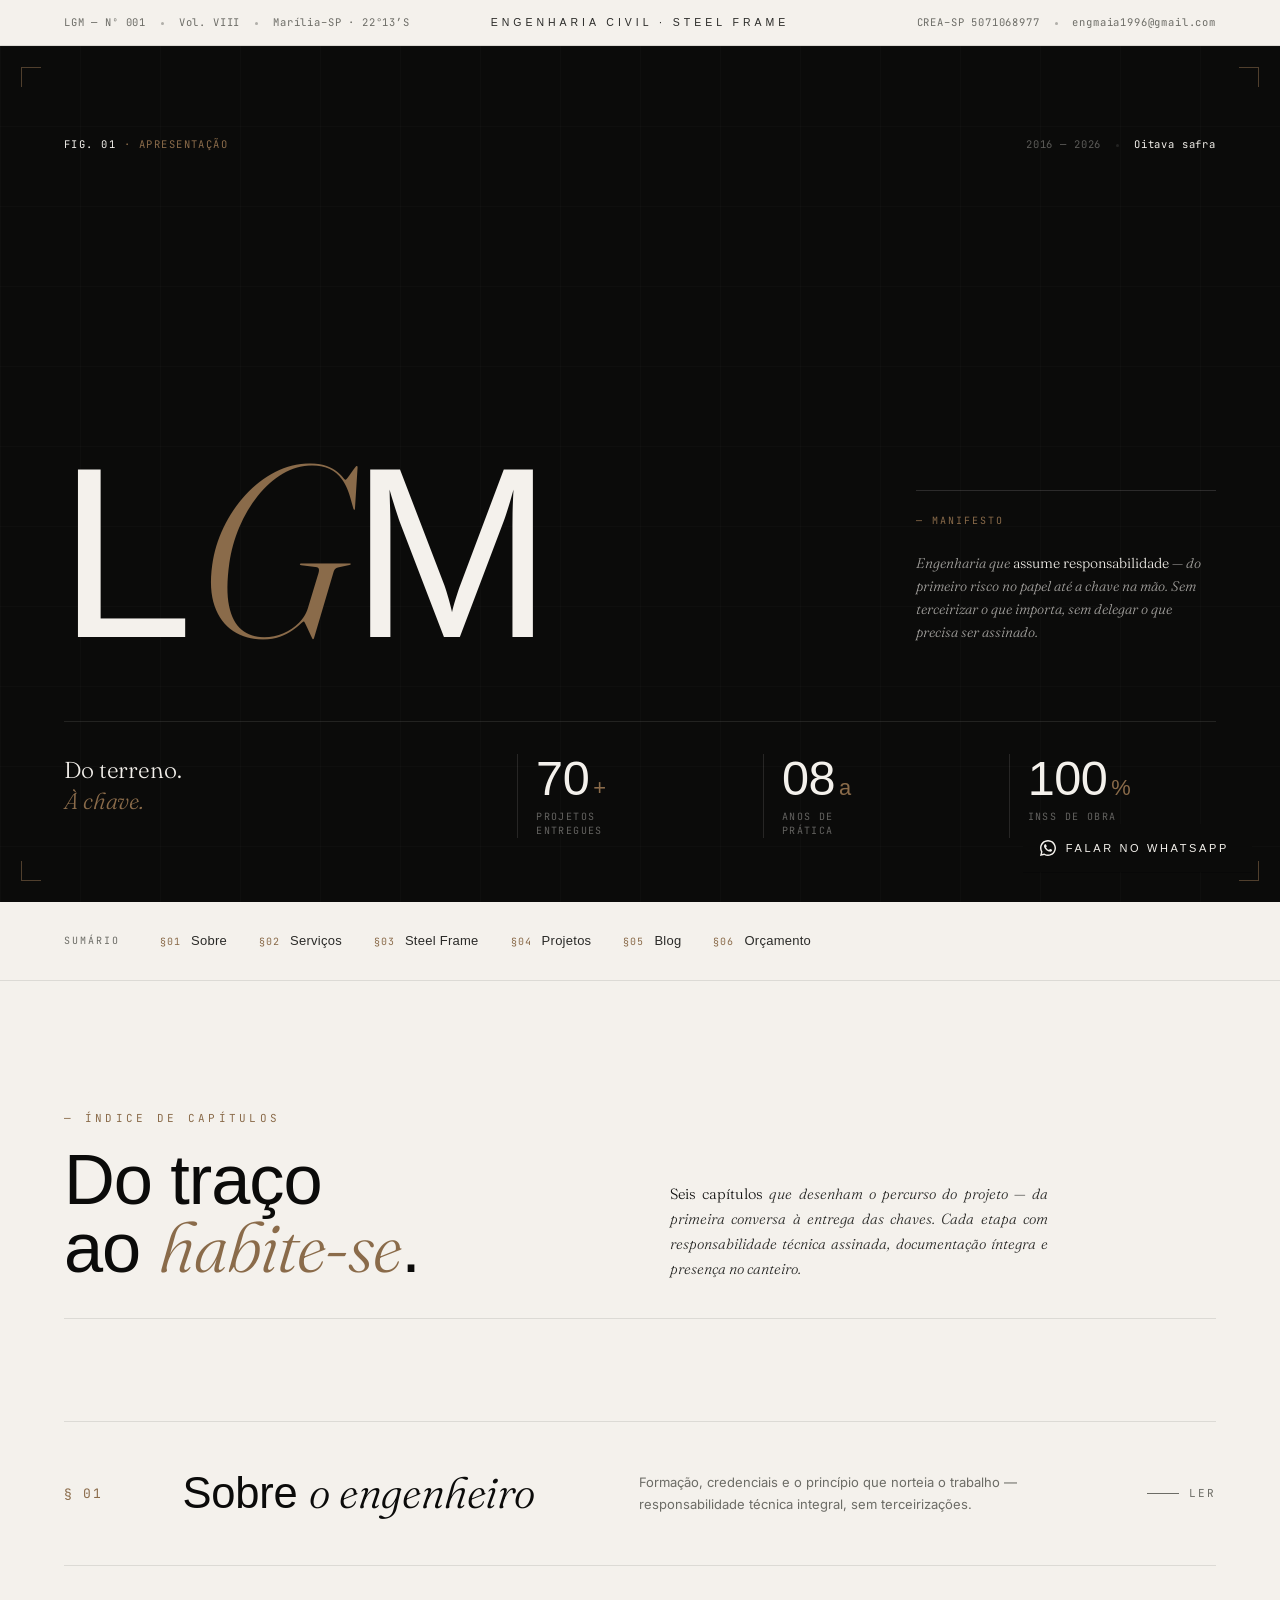
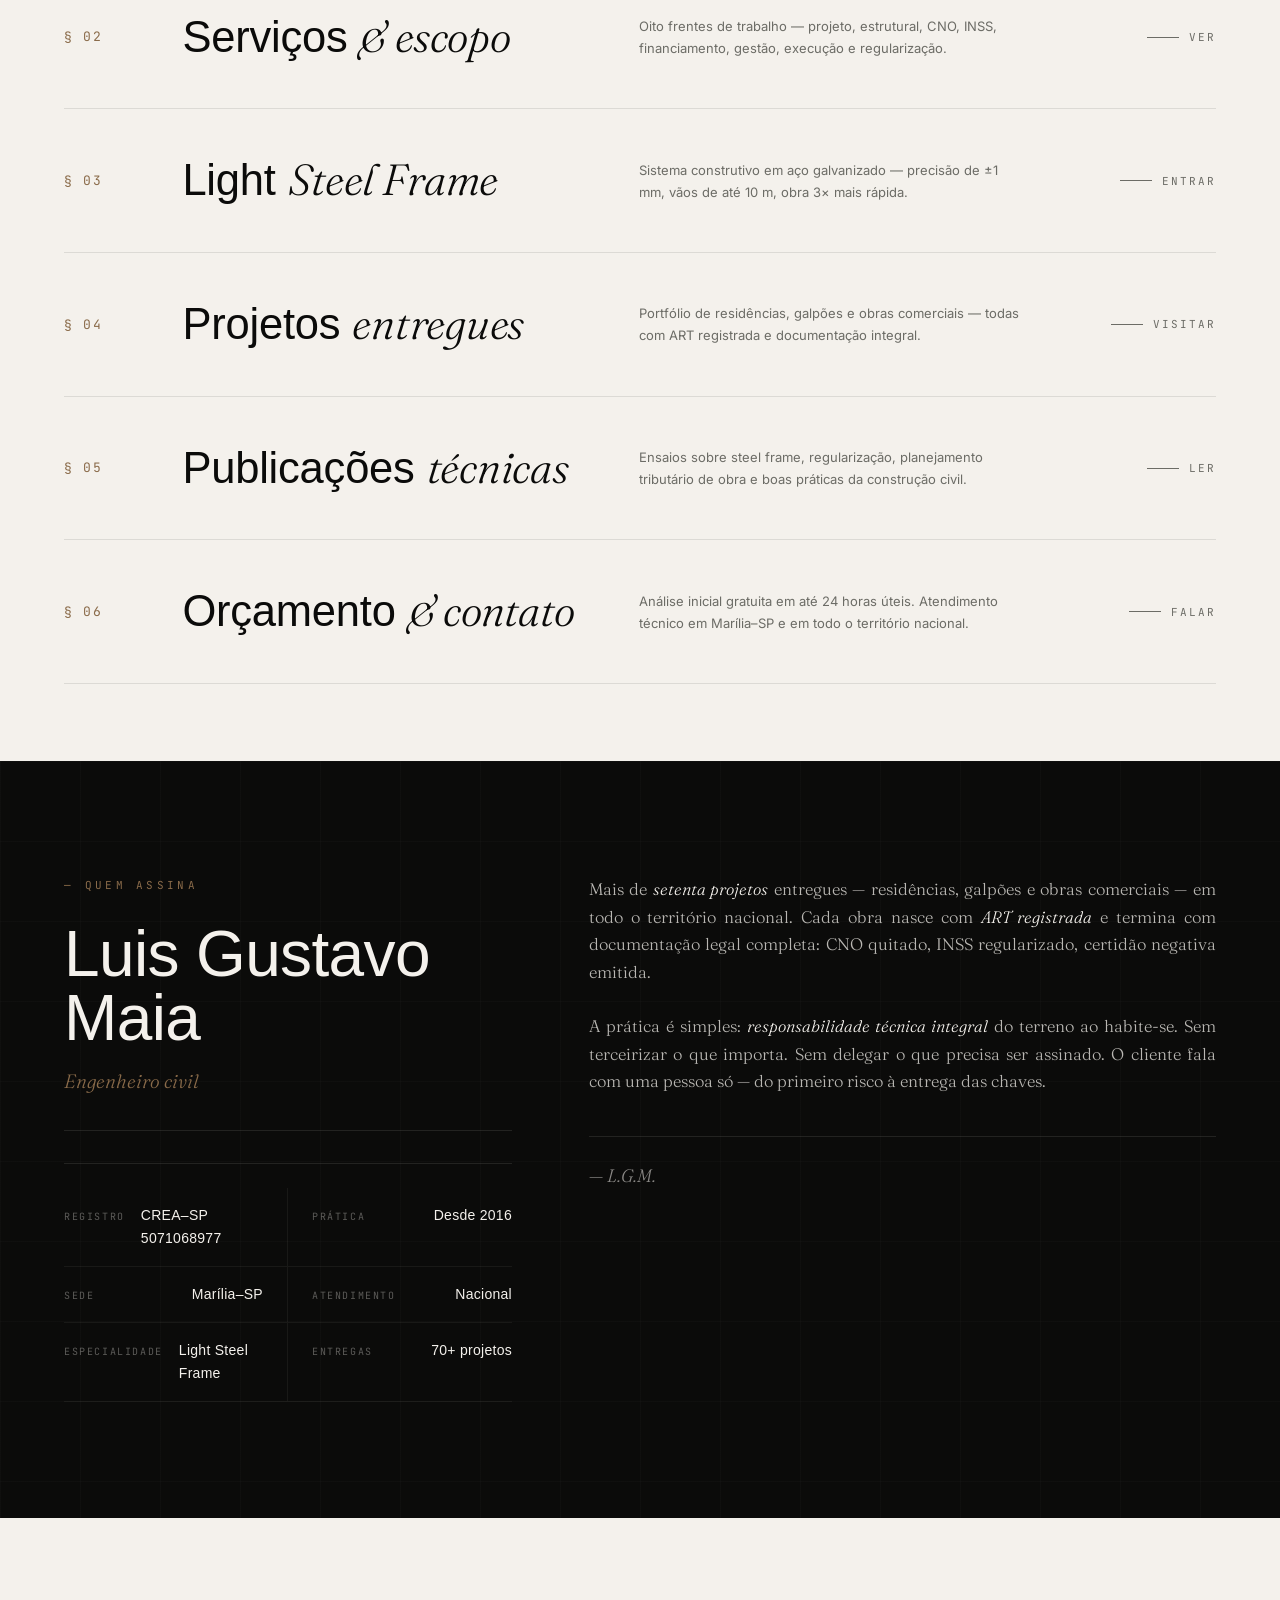
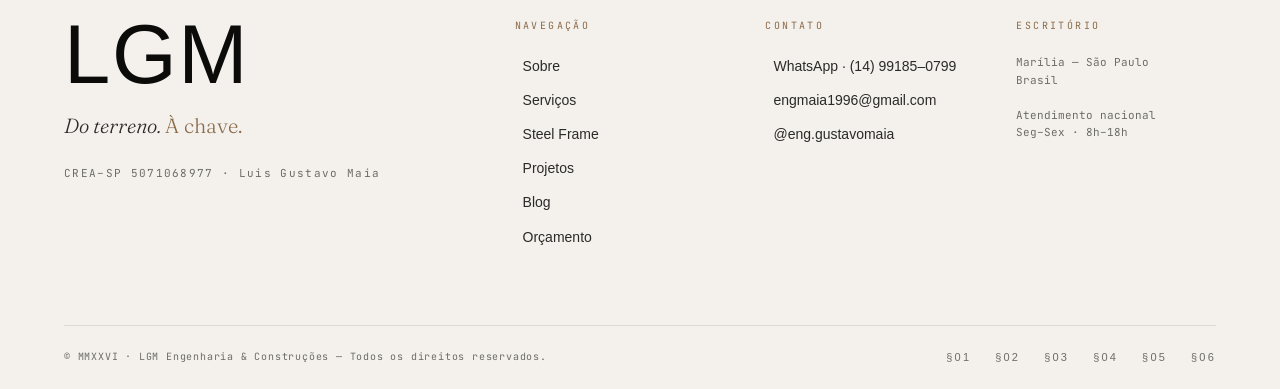
==== commit 652172e8: "Unify site typography + expand Instagram kit Site unification: - index, sobre, servicos: load Inter " ====
--- a/index.html
+++ b/index.html
@@ -7,7 +7,7 @@
 <meta name="description" content="Engenharia civil com responsabilidade técnica integral — do projeto ao CNO. Steel Frame, regularização, financiamento. CREA–SP 5071068977.">
 <link rel="preconnect" href="https://fonts.googleapis.com">
 <link rel="preconnect" href="https://fonts.gstatic.com" crossorigin>
-<link href="https://fonts.googleapis.com/css2?family=Fraunces:ital,opsz,wght@0,9..144,300;0,9..144,400;1,9..144,300&family=JetBrains+Mono:wght@300;400&display=swap" rel="stylesheet">
+<link href="https://fonts.googleapis.com/css2?family=Fraunces:ital,opsz,wght@0,9..144,300;0,9..144,400;1,9..144,300;1,9..144,400&family=Inter:wght@300;400;500;600&family=JetBrains+Mono:wght@400;500&display=swap" rel="stylesheet">
 <style>
 /* ════════════════════════════════════════════════
    LGM · Editorial Portfolio
